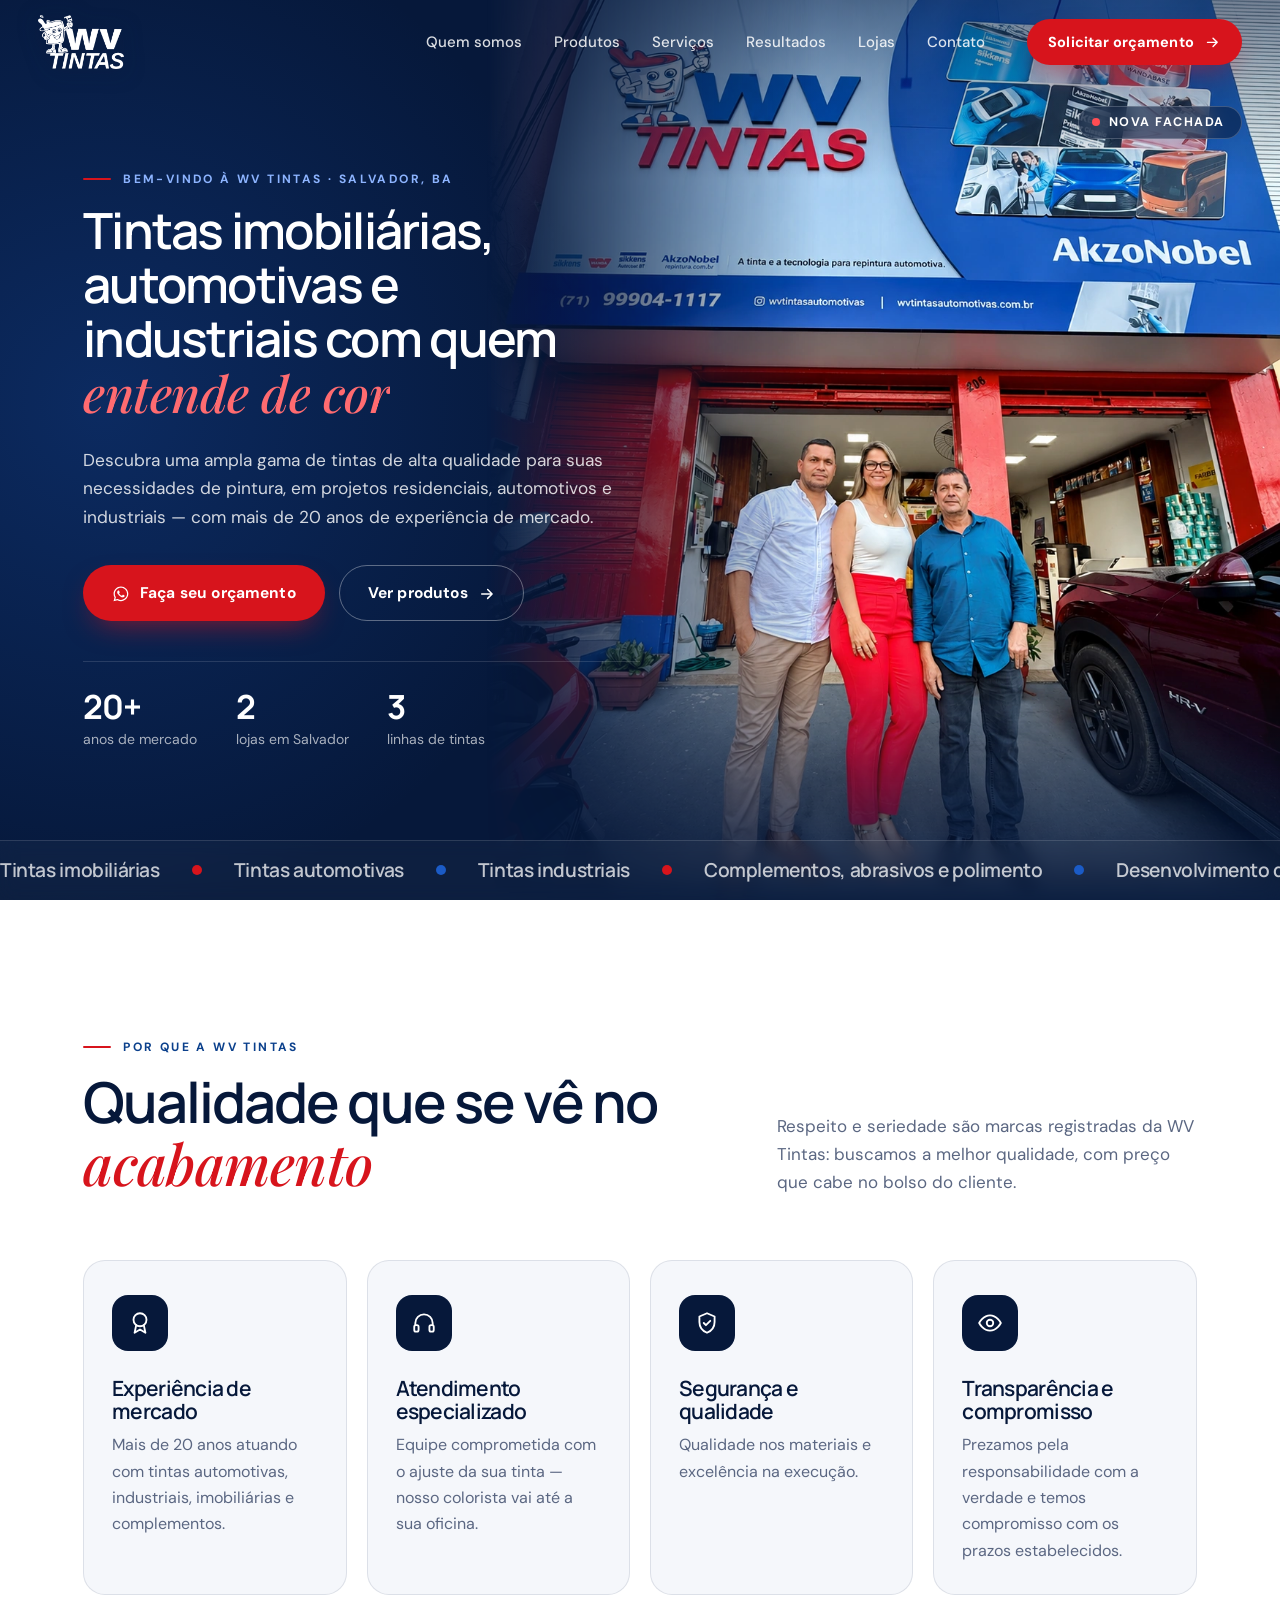
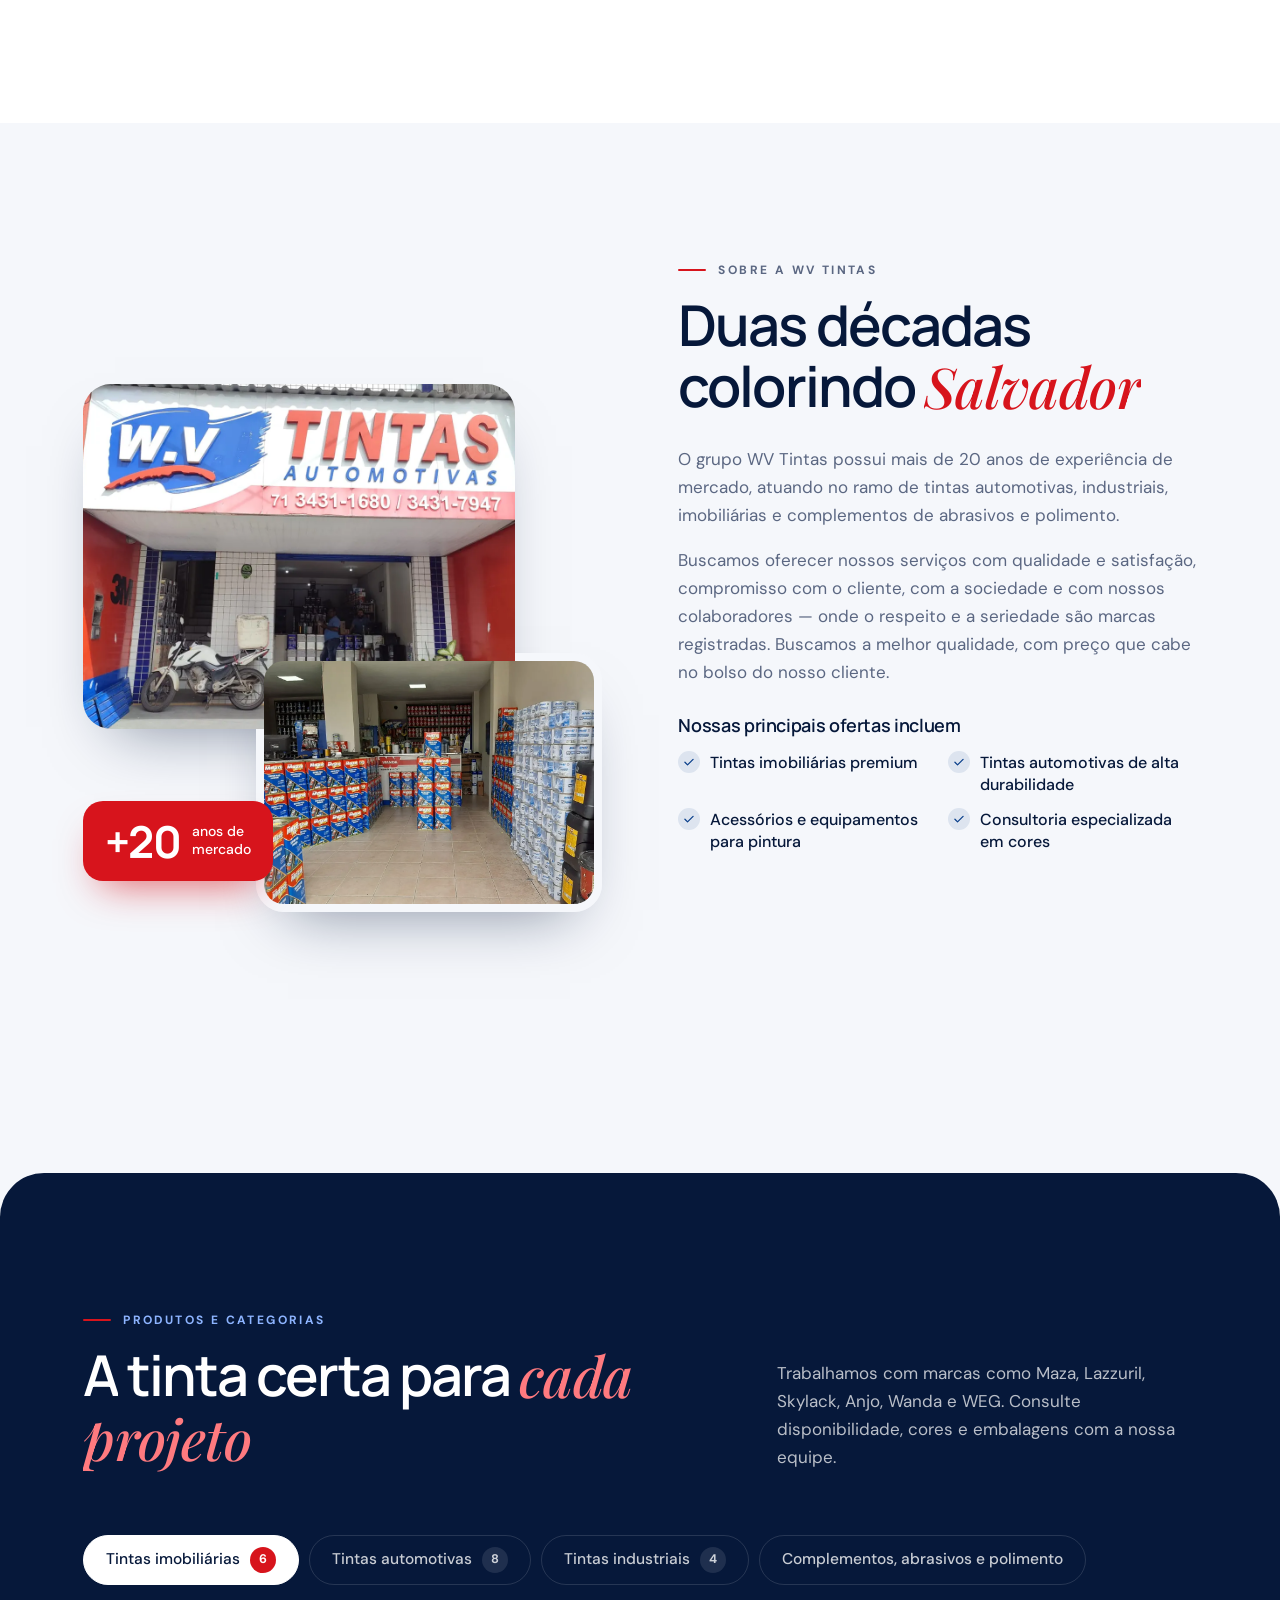
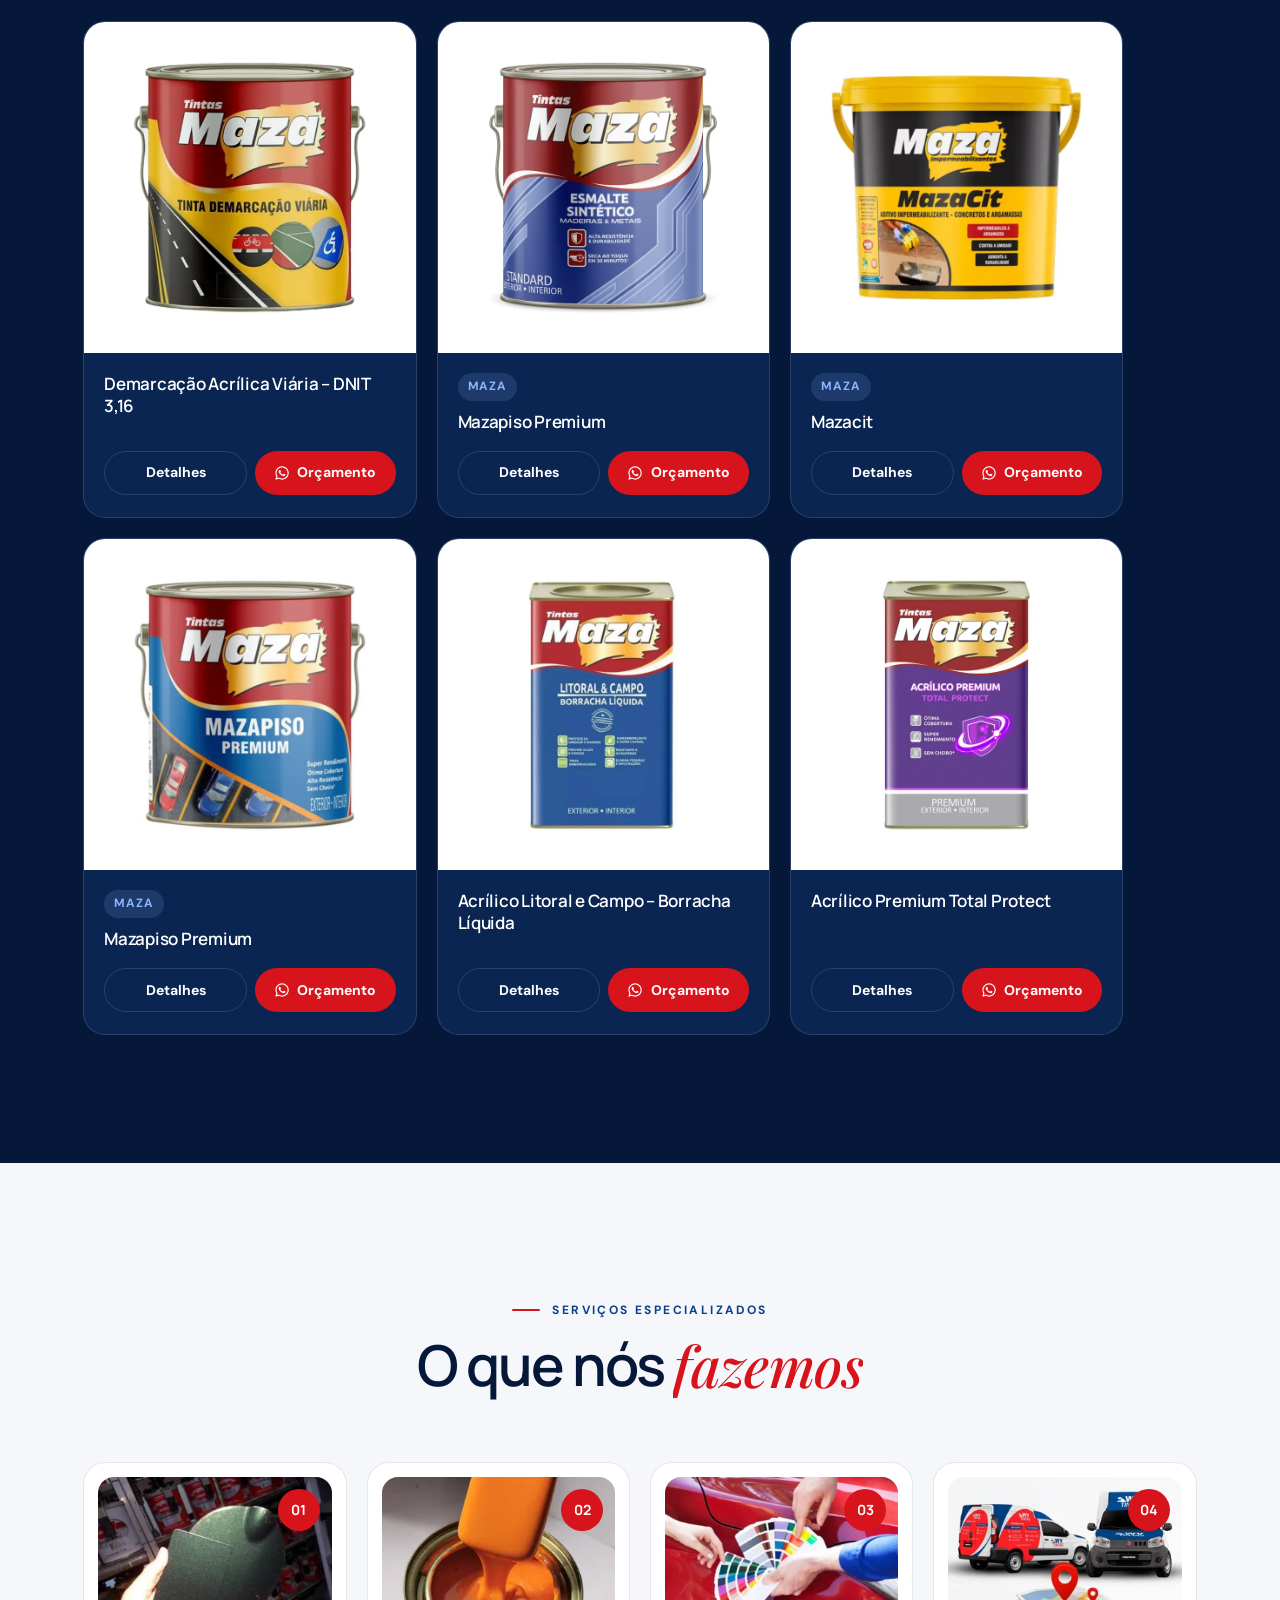
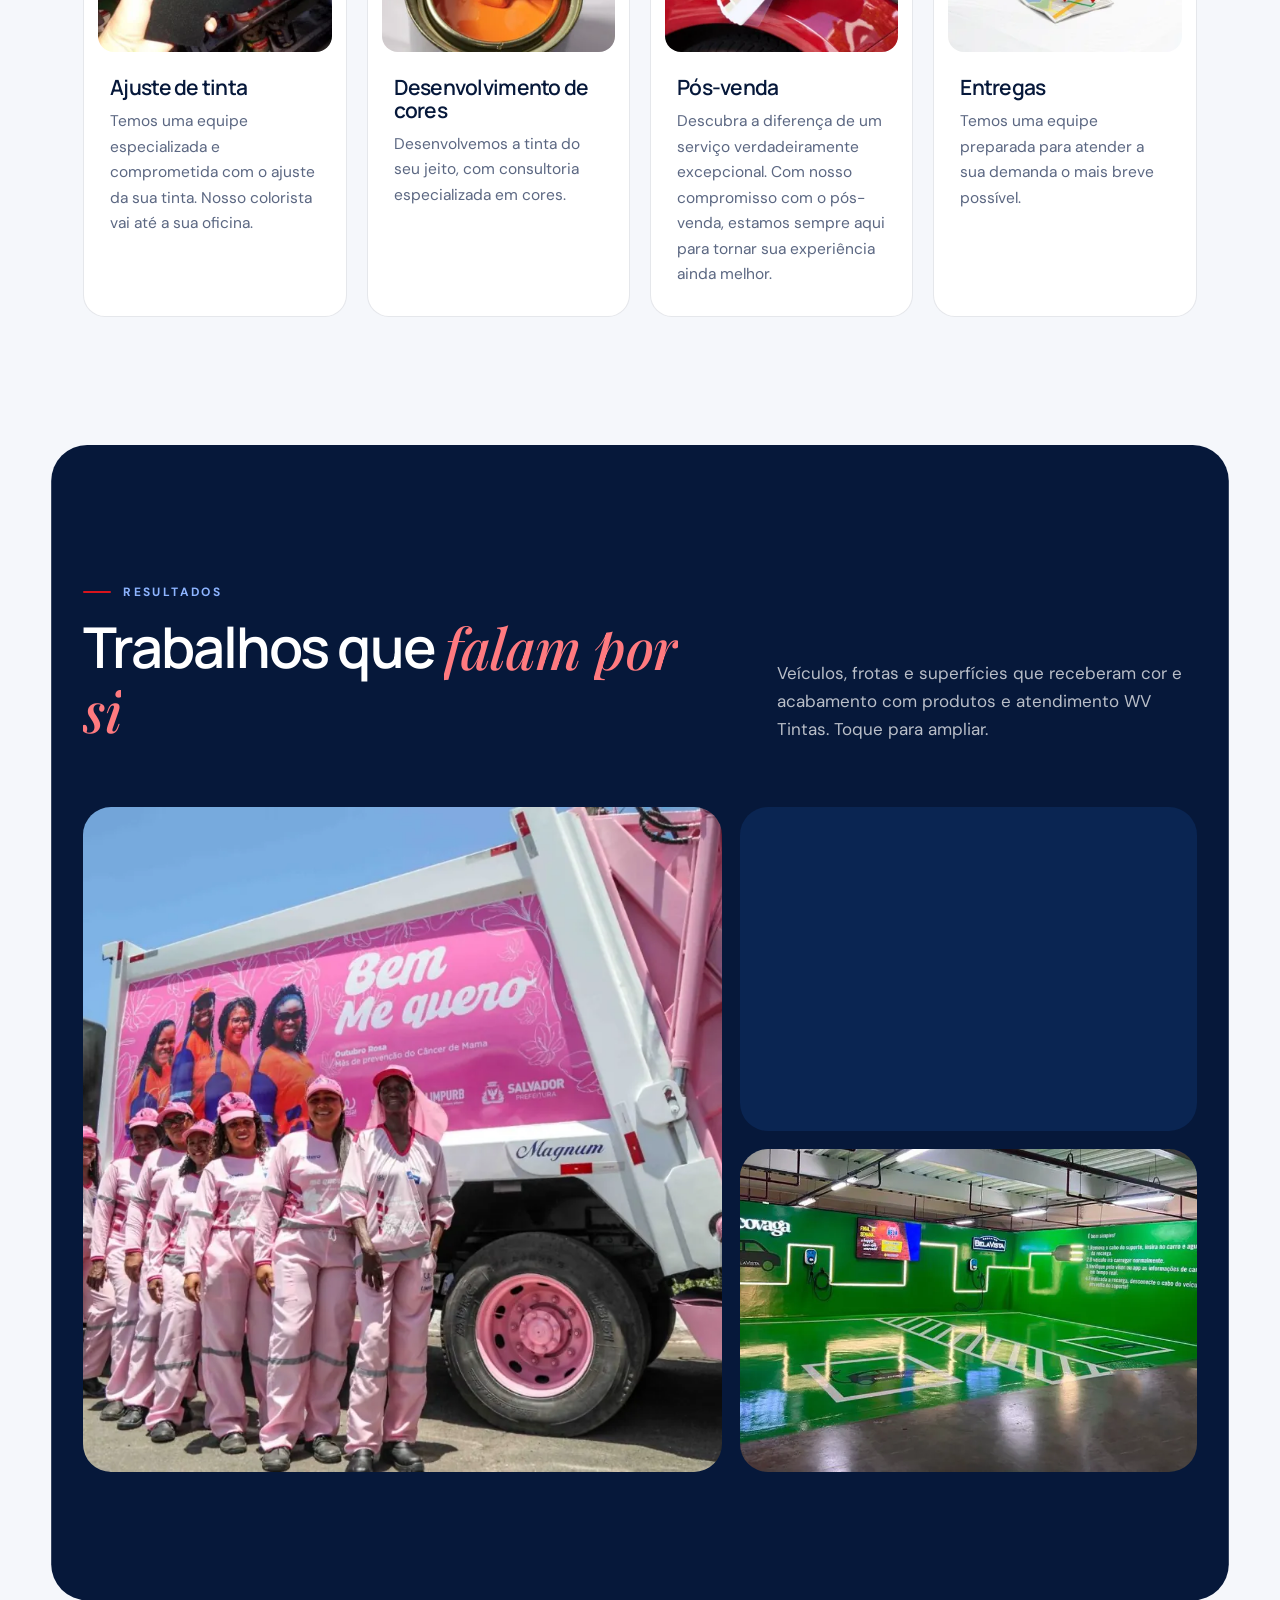
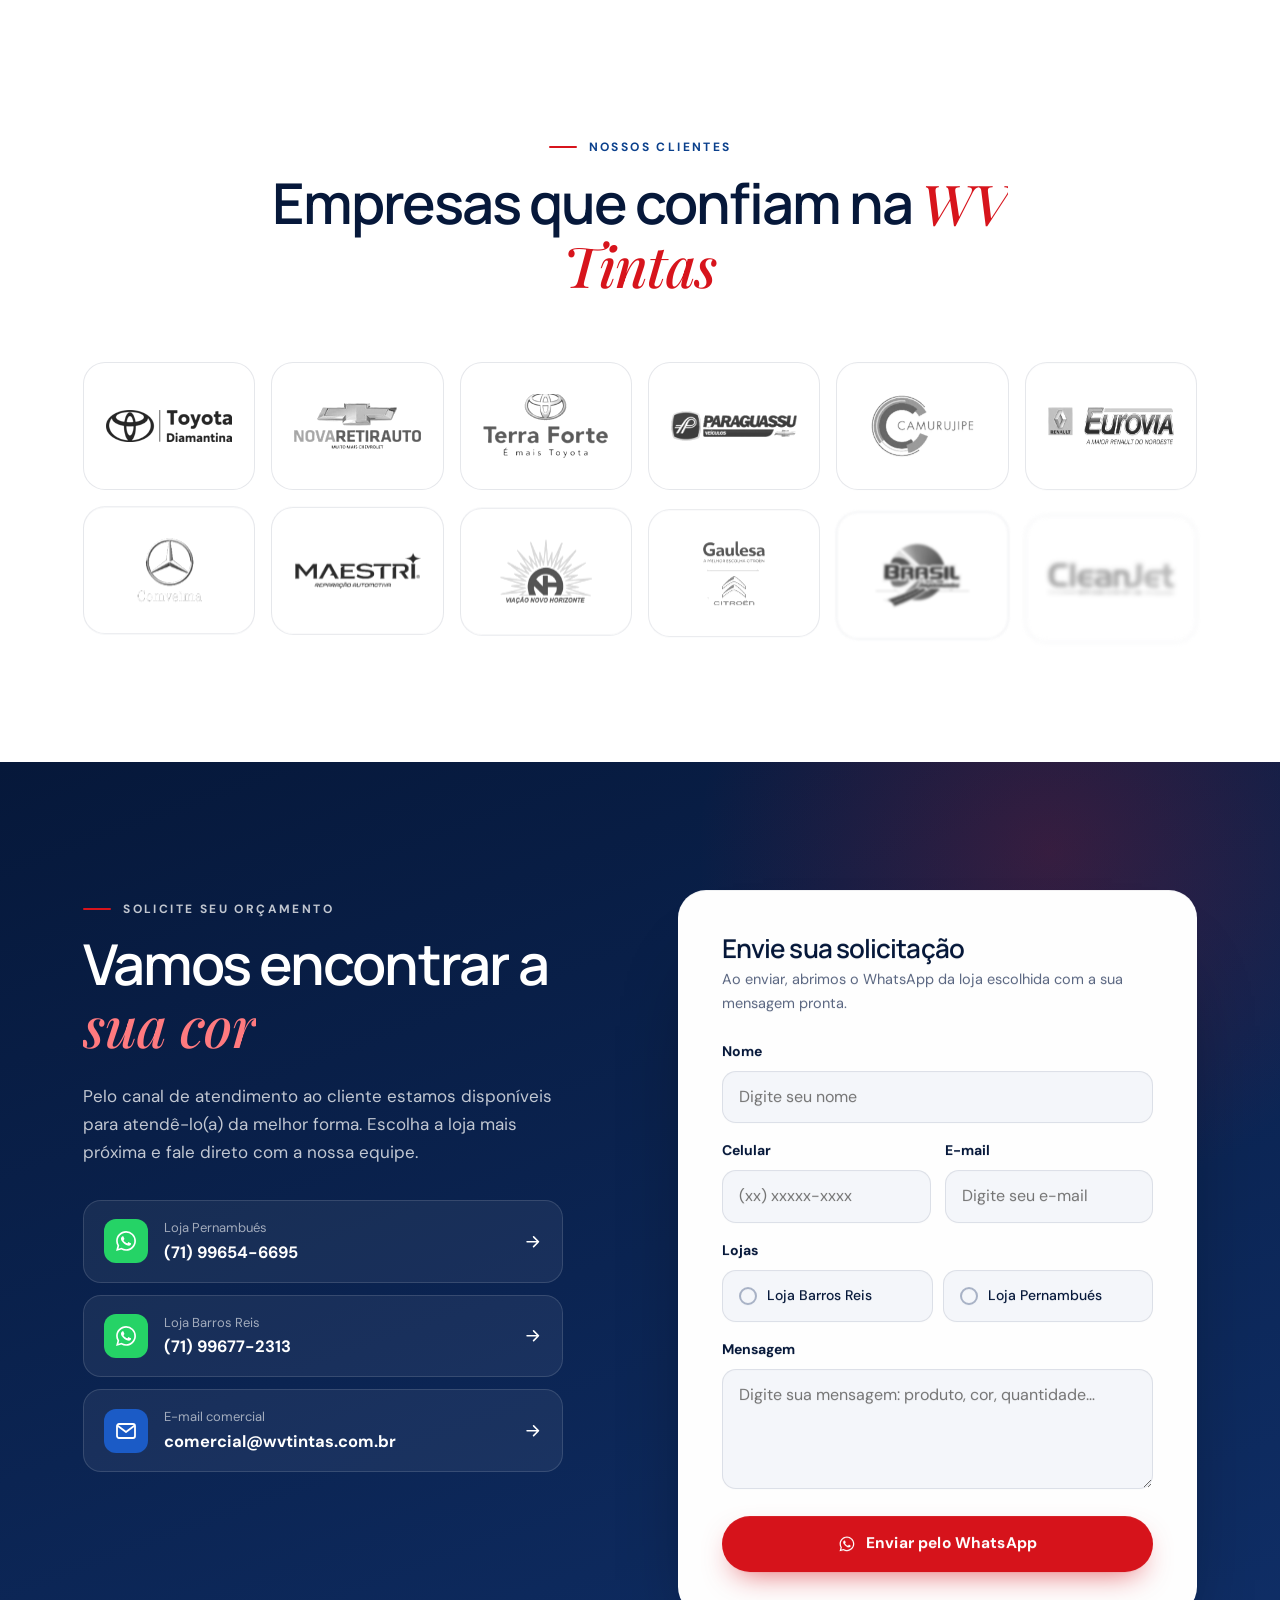
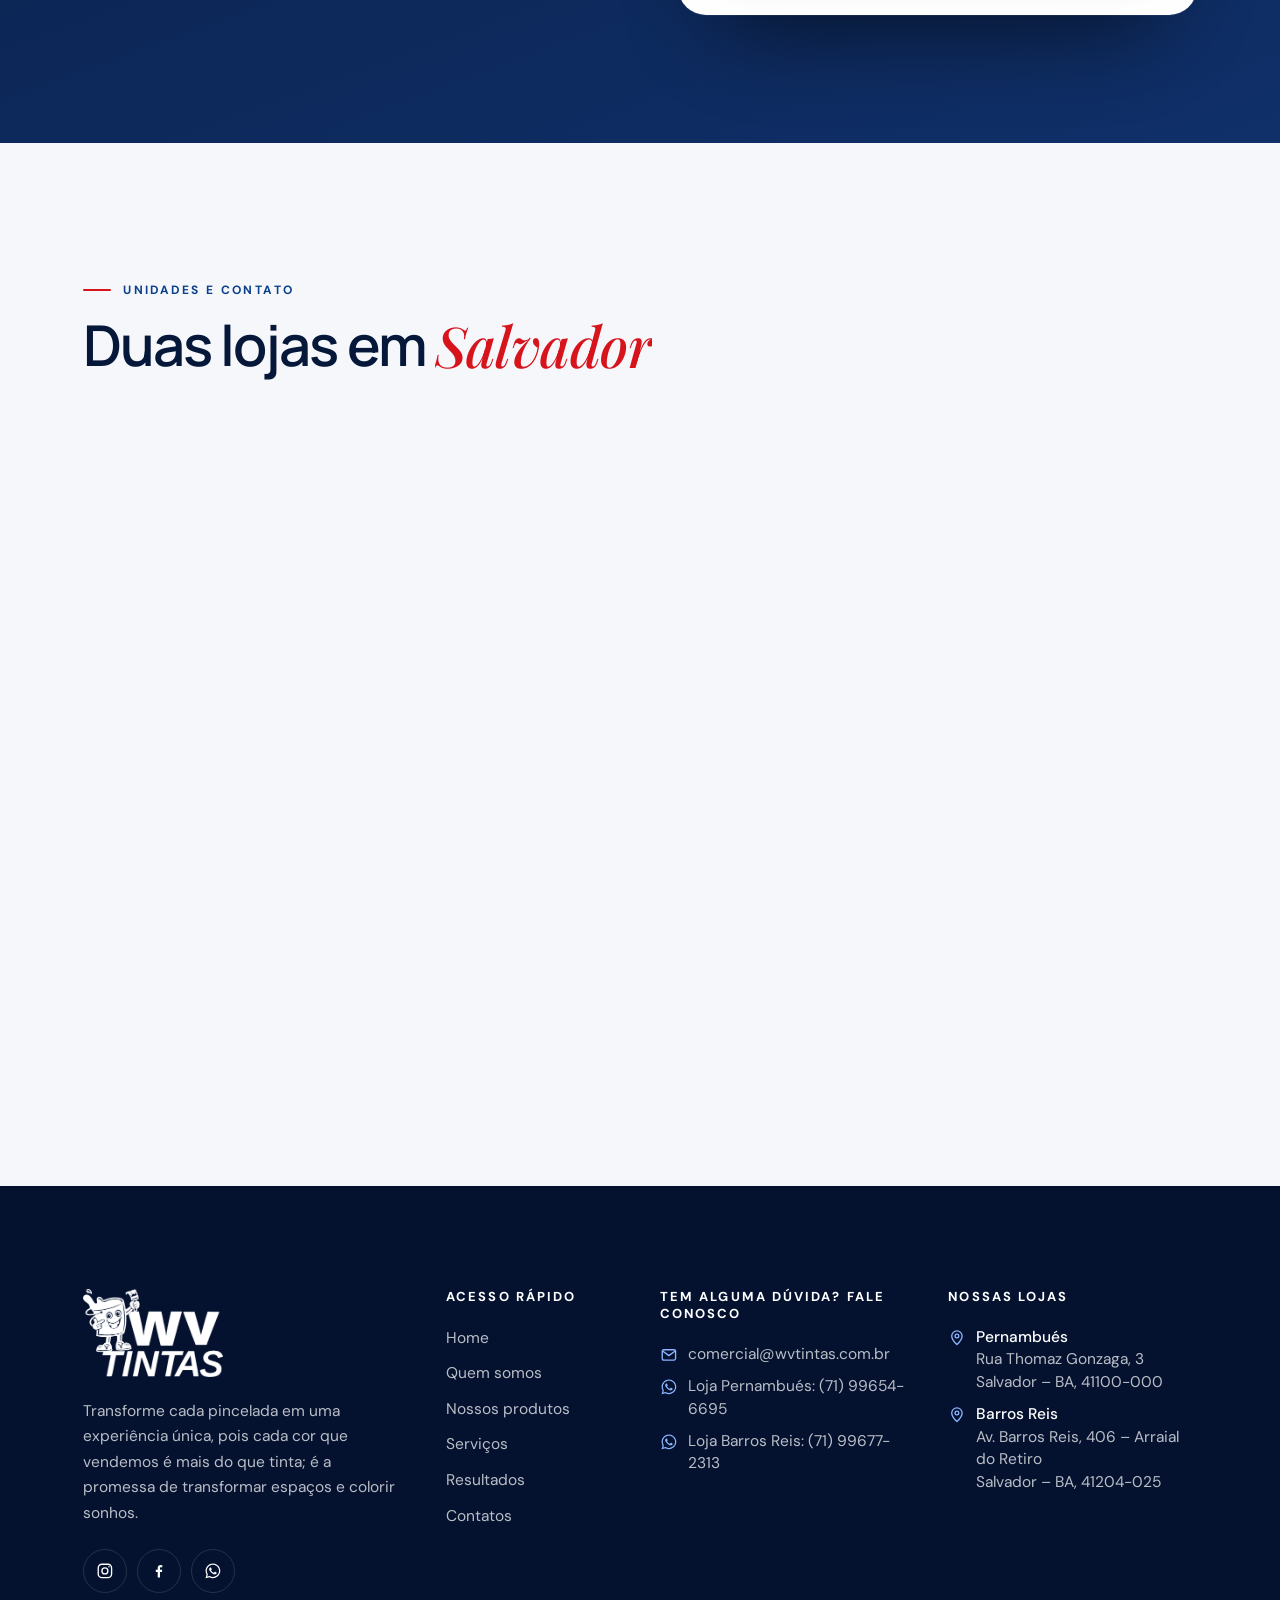
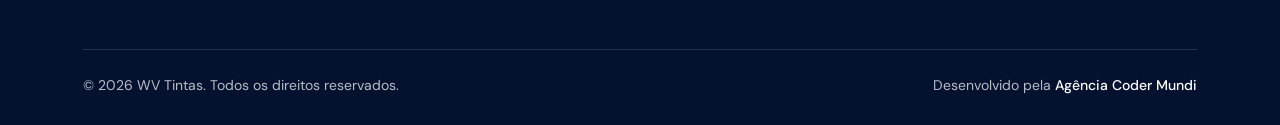
==== index.html @ 9f1a440c "nova versão" ====
<!doctype html>
<html lang="pt-BR">
<head>
<meta charset="utf-8">
<meta name="viewport" content="width=device-width, initial-scale=1, viewport-fit=cover">
<title>WV Tintas | Tintas imobiliárias, automotivas e industriais em Salvador</title>
<meta name="description" content="WV Tintas: mais de 20 anos em tintas imobiliárias, automotivas e industriais, complementos, abrasivos e polimento. Lojas em Pernambués e Barros Reis, Salvador (BA). Peça seu orçamento pelo WhatsApp.">
<link rel="canonical" href="https://wvtintas.com.br/">
<meta name="robots" content="index, follow, max-image-preview:large">
<meta name="theme-color" content="#06183A">
<meta property="og:locale" content="pt_BR">
<meta property="og:type" content="website">
<meta property="og:site_name" content="WV Tintas">
<meta property="og:title" content="WV Tintas | Tintas imobiliárias, automotivas e industriais em Salvador">
<meta property="og:description" content="Mais de 20 anos de mercado. Duas lojas em Salvador, ajuste e desenvolvimento de cores, pós-venda e entregas. Peça seu orçamento.">
<meta property="og:url" content="https://wvtintas.com.br/">
<meta property="og:image" content="https://wvtintas.com.br/og-image.jpg">
<meta property="og:image:width" content="1200">
<meta property="og:image:height" content="630">
<meta name="twitter:card" content="summary_large_image">
<meta name="geo.region" content="BR-BA">
<meta name="geo.placename" content="Salvador">
<link rel="icon" href="assets/logo/favicon-32.png" sizes="32x32" type="image/png">
<link rel="apple-touch-icon" href="assets/logo/apple-touch-icon.png">
<link rel="preload" href="assets/fonts/manrope-latin-700-normal.woff2" as="font" type="font/woff2" crossorigin>
<link rel="preload" href="assets/fonts/dm-sans-latin-400-normal.woff2" as="font" type="font/woff2" crossorigin>
<link rel="preload" href="assets/hero/fachada-equipe.webp" as="image" fetchpriority="high" imagesrcset="assets/hero/fachada-equipe-720.webp 720w, assets/hero/fachada-equipe.webp 1086w" imagesizes="(max-width: 1023px) 100vw, 58vw">
<link rel="stylesheet" href="assets/css/style.css">
<script>(function(d){d.classList.add('js');
if(!matchMedia('(prefers-reduced-motion: reduce)').matches)d.classList.add('anim');
setTimeout(function(){if(!window.gsap)d.classList.remove('js','anim')},2500);})(document.documentElement);</script>
<script type="application/ld+json">
{
 "@context":"https://schema.org",
 "@graph":[
  {"@type":"Organization","@id":"https://wvtintas.com.br/#org","name":"WV Tintas","url":"https://wvtintas.com.br/","logo":"https://wvtintas.com.br/assets/logo/wv-tintas-logo.png","email":"comercial@wvtintas.com.br",
   "sameAs":["https://www.instagram.com/wvtintas/","https://www.facebook.com/wvtintasautomotivas/"]},
  {"@type":"HardwareStore","name":"WV Tintas – Loja Pernambués","parentOrganization":{"@id":"https://wvtintas.com.br/#org"},"telephone":"+55 71 99654-6695","email":"comercial@wvtintas.com.br","image":"https://wvtintas.com.br/og-image.jpg","url":"https://wvtintas.com.br/#unidades",
   "address":{"@type":"PostalAddress","streetAddress":"Rua Thomaz Gonzaga, 3","addressLocality":"Salvador","addressRegion":"BA","postalCode":"41100-000","addressCountry":"BR"},"areaServed":"Salvador"},
  {"@type":"HardwareStore","name":"WV Tintas – Loja Barros Reis","parentOrganization":{"@id":"https://wvtintas.com.br/#org"},"telephone":"+55 71 99677-2313","email":"comercial@wvtintas.com.br","image":"https://wvtintas.com.br/og-image.jpg","url":"https://wvtintas.com.br/#unidades",
   "address":{"@type":"PostalAddress","streetAddress":"Av. Barros Reis, 406 – Arraial do Retiro","addressLocality":"Salvador","addressRegion":"BA","postalCode":"41204-025","addressCountry":"BR"},"areaServed":"Salvador"}
 ]
}
</script>
</head>
<body>
<a class="skip" href="#conteudo">Pular para o conteúdo</a>

<svg width="0" height="0" style="position:absolute" aria-hidden="true">
 <symbol id="i-arrow" viewBox="0 0 24 24"><path d="M5 12h14M13 6l6 6-6 6" fill="none" stroke="currentColor" stroke-width="2" stroke-linecap="round" stroke-linejoin="round"/></symbol>
 <symbol id="i-wa" viewBox="0 0 24 24"><path fill="currentColor" d="M19.05 4.91A9.82 9.82 0 0 0 12.04 2C6.58 2 2.13 6.45 2.13 11.91c0 1.75.46 3.45 1.32 4.95L2.05 22l5.25-1.38a9.9 9.9 0 0 0 4.74 1.21h.01c5.46 0 9.91-4.45 9.91-9.91 0-2.65-1.03-5.14-2.91-7.01Zm-7.01 15.24h-.01a8.2 8.2 0 0 1-4.19-1.15l-.3-.18-3.12.82.83-3.04-.2-.31a8.2 8.2 0 0 1-1.26-4.38c0-4.54 3.7-8.23 8.25-8.23 2.2 0 4.27.86 5.82 2.42a8.18 8.18 0 0 1 2.41 5.83c0 4.54-3.7 8.22-8.23 8.22Zm4.52-6.16c-.25-.12-1.47-.72-1.69-.81-.23-.08-.39-.12-.56.13-.16.25-.64.81-.79.97-.14.17-.29.19-.54.06-.25-.12-1.05-.39-1.99-1.23-.74-.66-1.23-1.47-1.38-1.72-.14-.25-.02-.38.11-.51.11-.11.25-.29.37-.43.13-.15.17-.25.25-.42.08-.17.04-.31-.02-.43-.06-.12-.56-1.34-.76-1.84-.2-.48-.41-.42-.56-.43h-.48a.92.92 0 0 0-.67.31c-.23.25-.87.85-.87 2.07 0 1.22.89 2.4 1.01 2.56.12.17 1.75 2.67 4.23 3.74.59.26 1.05.41 1.41.52.59.19 1.13.16 1.56.1.48-.07 1.47-.6 1.67-1.18.21-.58.21-1.07.14-1.18-.06-.1-.22-.16-.47-.29Z"/></symbol>
 <symbol id="i-pin" viewBox="0 0 24 24"><g fill="none" stroke="currentColor" stroke-width="1.8" stroke-linecap="round" stroke-linejoin="round"><path d="M12 21s-7-6.2-7-11.5A7 7 0 0 1 19 9.5C19 14.8 12 21 12 21Z"/><circle cx="12" cy="9.5" r="2.5"/></g></symbol>
 <symbol id="i-mail" viewBox="0 0 24 24"><g fill="none" stroke="currentColor" stroke-width="1.8" stroke-linecap="round" stroke-linejoin="round"><rect x="3" y="5" width="18" height="14" rx="2"/><path d="m4 7 8 6 8-6"/></g></symbol>
 <symbol id="i-phone" viewBox="0 0 24 24"><path fill="none" stroke="currentColor" stroke-width="1.8" stroke-linecap="round" stroke-linejoin="round" d="M5 4h4l2 5-2.5 1.5a11 11 0 0 0 5 5L15 13l5 2v4a2 2 0 0 1-2 2A16 16 0 0 1 3 6a2 2 0 0 1 2-2"/></symbol>
 <symbol id="i-ig" viewBox="0 0 24 24"><g fill="none" stroke="currentColor" stroke-width="1.8"><rect x="3" y="3" width="18" height="18" rx="5"/><circle cx="12" cy="12" r="4"/><circle cx="17.5" cy="6.5" r="1" fill="currentColor" stroke="none"/></g></symbol>
 <symbol id="i-fb" viewBox="0 0 24 24"><path fill="currentColor" d="M13.5 21v-7.5h2.6l.4-3h-3V8.6c0-.87.25-1.46 1.5-1.46h1.6V4.46A21 21 0 0 0 14.27 4c-2.31 0-3.9 1.41-3.9 4v2.5H7.8v3h2.57V21h3.13Z"/></symbol>
 <symbol id="i-close" viewBox="0 0 24 24"><path d="M6 6l12 12M18 6 6 18" fill="none" stroke="currentColor" stroke-width="2" stroke-linecap="round"/></symbol>
 <symbol id="i-left" viewBox="0 0 24 24"><path d="m15 5-7 7 7 7" fill="none" stroke="currentColor" stroke-width="2" stroke-linecap="round" stroke-linejoin="round"/></symbol>
 <symbol id="i-right" viewBox="0 0 24 24"><path d="m9 5 7 7-7 7" fill="none" stroke="currentColor" stroke-width="2" stroke-linecap="round" stroke-linejoin="round"/></symbol>
 <symbol id="i-check" viewBox="0 0 24 24"><path d="m5 12.5 4.5 4.5L19 7.5" fill="none" stroke="currentColor" stroke-width="2.2" stroke-linecap="round" stroke-linejoin="round"/></symbol>
 <symbol id="i-award" viewBox="0 0 24 24"><g fill="none" stroke="currentColor" stroke-width="1.7" stroke-linecap="round" stroke-linejoin="round"><circle cx="12" cy="9" r="6"/><path d="m8.5 14-1.5 7 5-3 5 3-1.5-7"/></g></symbol>
 <symbol id="i-shield" viewBox="0 0 24 24"><g fill="none" stroke="currentColor" stroke-width="1.7" stroke-linecap="round" stroke-linejoin="round"><path d="M12 3 5 6v5c0 4.5 3 8.3 7 10 4-1.7 7-5.5 7-10V6l-7-3Z"/><path d="m9 12 2 2 4-4"/></g></symbol>
 <symbol id="i-eye" viewBox="0 0 24 24"><g fill="none" stroke="currentColor" stroke-width="1.7" stroke-linecap="round" stroke-linejoin="round"><path d="M2 12s3.6-7 10-7 10 7 10 7-3.6 7-10 7S2 12 2 12Z"/><circle cx="12" cy="12" r="3"/></g></symbol>
 <symbol id="i-clock" viewBox="0 0 24 24"><g fill="none" stroke="currentColor" stroke-width="1.7" stroke-linecap="round" stroke-linejoin="round"><circle cx="12" cy="12" r="9"/><path d="M12 7v5l3 2"/></g></symbol>
 <symbol id="i-headset" viewBox="0 0 24 24"><g fill="none" stroke="currentColor" stroke-width="1.7" stroke-linecap="round" stroke-linejoin="round"><path d="M4 14v-2a8 8 0 0 1 16 0v2"/><rect x="3" y="14" width="4" height="6" rx="1.5"/><rect x="17" y="14" width="4" height="6" rx="1.5"/></g></symbol>
 <symbol id="i-store" viewBox="0 0 24 24"><g fill="none" stroke="currentColor" stroke-width="1.7" stroke-linecap="round" stroke-linejoin="round"><path d="M4 9.5 5.5 4h13L20 9.5M4 9.5V20h16V9.5M4 9.5h16"/><path d="M9.5 20v-5h5v5"/></g></symbol>
 <symbol id="i-vol" viewBox="0 0 24 24"><g fill="none" stroke="currentColor" stroke-width="1.8" stroke-linecap="round" stroke-linejoin="round"><path d="M4 9.5v5h3.5L12 19V5L7.5 9.5H4Z"/><path d="M15.5 9a4 4 0 0 1 0 6M18 6.5a7.5 7.5 0 0 1 0 11"/></g></symbol>
 <symbol id="i-mute" viewBox="0 0 24 24"><g fill="none" stroke="currentColor" stroke-width="1.8" stroke-linecap="round" stroke-linejoin="round"><path d="M4 9.5v5h3.5L12 19V5L7.5 9.5H4Z"/><path d="m16 9.5 5 5M21 9.5l-5 5"/></g></symbol>
 <symbol id="i-play" viewBox="0 0 24 24"><path fill="currentColor" d="M8 5.5v13a1 1 0 0 0 1.5.86l10.6-6.5a1 1 0 0 0 0-1.72L9.5 4.64A1 1 0 0 0 8 5.5Z"/></symbol>
 <symbol id="i-share" viewBox="0 0 24 24"><path fill="currentColor" d="M13 5.5V9C6.5 9.5 3.5 14 3 19c2-3 5-4.5 10-4.5V18l8-6.25L13 5.5Z"/></symbol>
</svg>

<header class="header" id="topo">
 <div class="header__in">
  <a class="brand" href="#topo" aria-label="WV Tintas – início">
   <img class="brand__w" src="assets/logo/wv-tintas-logo-branco.webp" width="640" height="402" alt="WV Tintas">
   <img class="brand__c" src="assets/logo/wv-tintas-logo.webp" width="378" height="234" alt="" aria-hidden="true">
  </a>
  <nav class="nav" id="menu" aria-label="Navegação principal">
   <ul>
    <li><a href="#sobre">Quem somos</a></li>
    <li><a href="#produtos">Produtos</a></li>
    <li><a href="#servicos">Serviços</a></li>
    <li><a href="#resultados">Resultados</a></li>
    <li><a href="#unidades">Lojas</a></li>
    <li><a href="#orcamento">Contato</a></li>
   </ul>
   <div class="nav__mobile-extra">
    <a class="btn btn--red" href="#orcamento"><span>Solicitar orçamento</span><svg class="ic"><use href="#i-arrow"/></svg></a>
    <p>Pernambués <a href="tel:+5571996546695">(71) 99654-6695</a><br>Barros Reis <a href="tel:+5571996772313">(71) 99677-2313</a></p>
   </div>
  </nav>
  <a class="btn btn--red btn--sm header__cta" href="#orcamento"><span>Solicitar orçamento</span><svg class="ic"><use href="#i-arrow"/></svg></a>
  <button class="burger" type="button" aria-controls="menu" aria-expanded="false" aria-label="Abrir menu"><span></span><span></span></button>
 </div>
</header>

<main id="conteudo">

<!-- HERO -->
<section class="hero" aria-labelledby="hero-title">
 <figure class="hero__photo">
  <img src="assets/hero/fachada-equipe.webp" srcset="assets/hero/fachada-equipe-720.webp 720w, assets/hero/fachada-equipe.webp 1086w" sizes="(max-width: 1023px) 100vw, 58vw" width="1086" height="1448" alt="Equipe da WV Tintas em frente à nova fachada da loja, com letreiro azul e branco AkzoNobel e portas vermelhas" fetchpriority="high">
  <figcaption class="hero__tag"><i aria-hidden="true"></i>Nova fachada</figcaption>
 </figure>
 <div class="hero__in">
  <div class="hero__copy">
   <p class="eyebrow eyebrow--light hero__in-el">Bem-vindo à WV Tintas · Salvador, BA</p>
   <h1 id="hero-title" class="display" data-split>Tintas imobiliárias, automotivas e industriais com quem <em>entende de cor</em></h1>
   <p class="lead hero__in-el">Descubra uma ampla gama de tintas de alta qualidade para suas necessidades de pintura, em projetos residenciais, automotivos e industriais — com mais de 20 anos de experiência de mercado.</p>
   <div class="hero__ctas hero__in-el">
    <a class="btn btn--red magnetic" href="https://wa.me/5571996546695?text=Ol%C3%A1%2C%20WV%20Tintas!%20Gostaria%20de%20fazer%20um%20or%C3%A7amento." target="_blank" rel="noopener"><svg class="ic"><use href="#i-wa"/></svg><span>Faça seu orçamento</span></a>
    <a class="btn btn--ghost-light" href="#produtos"><span>Ver produtos</span><svg class="ic"><use href="#i-arrow"/></svg></a>
   </div>
   <ul class="hero__facts hero__in-el" aria-label="Destaques">
    <li><strong>20+</strong><span>anos de mercado</span></li>
    <li><strong>2</strong><span>lojas em Salvador</span></li>
    <li><strong>3</strong><span>linhas de tintas</span></li>
   </ul>
  </div>
 </div>
 <div class="ticker" aria-hidden="true">
  <div class="ticker__track">
   <span>Tintas imobiliárias</span><i></i><span>Tintas automotivas</span><i></i><span>Tintas industriais</span><i></i><span>Complementos, abrasivos e polimento</span><i></i><span>Desenvolvimento de cores</span><i></i>
   <span>Tintas imobiliárias</span><i></i><span>Tintas automotivas</span><i></i><span>Tintas industriais</span><i></i><span>Complementos, abrasivos e polimento</span><i></i><span>Desenvolvimento de cores</span><i></i>
  </div>
 </div>
</section>

<!-- DIFERENCIAIS -->
<section class="section diffs" aria-labelledby="diffs-title">
 <div class="wrap">
  <div class="head head--split">
   <div>
    <p class="eyebrow">Por que a WV Tintas</p>
    <h2 id="diffs-title" class="title" data-split>Qualidade que se vê no <em>acabamento</em></h2>
   </div>
   <p class="head__aside reveal">Respeito e seriedade são marcas registradas da WV Tintas: buscamos a melhor qualidade, com preço que cabe no bolso do cliente.</p>
  </div>
  <div class="diffs__grid">
   <article class="diff reveal">
    <span class="diff__ic"><svg class="ic"><use href="#i-award"/></svg></span>
    <h3>Experiência de mercado</h3>
    <p>Mais de 20 anos atuando com tintas automotivas, industriais, imobiliárias e complementos.</p>
   </article>
   <article class="diff reveal">
    <span class="diff__ic"><svg class="ic"><use href="#i-headset"/></svg></span>
    <h3>Atendimento especializado</h3>
    <p>Equipe comprometida com o ajuste da sua tinta — nosso colorista vai até a sua oficina.</p>
   </article>
   <article class="diff reveal">
    <span class="diff__ic"><svg class="ic"><use href="#i-shield"/></svg></span>
    <h3>Segurança e qualidade</h3>
    <p>Qualidade nos materiais e excelência na execução.</p>
   </article>
   <article class="diff reveal">
    <span class="diff__ic"><svg class="ic"><use href="#i-eye"/></svg></span>
    <h3>Transparência e compromisso</h3>
    <p>Prezamos pela responsabilidade com a verdade e temos compromisso com os prazos estabelecidos.</p>
   </article>
  </div>
 </div>
</section>

<!-- SOBRE -->
<section class="section about" id="sobre" aria-labelledby="sobre-title">
 <div class="wrap about__grid">
  <div class="about__media">
   <figure class="about__ph about__ph--a img-grow"><img src="assets/empresa/foto-2.webp" width="1200" height="900" loading="lazy" decoding="async" alt="Fachada da loja WV Tintas Automotivas"></figure>
   <figure class="about__ph about__ph--b img-grow"><img src="assets/empresa/foto-4.webp" width="1200" height="900" loading="lazy" decoding="async" alt="Interior da loja WV Tintas com prateleiras de latas de tinta"></figure>
   <div class="about__stamp" aria-hidden="true"><strong data-count="20" data-prefix="+">20</strong><span>anos de<br>mercado</span></div>
  </div>
  <div class="about__copy">
   <p class="eyebrow">Sobre a WV Tintas</p>
   <h2 id="sobre-title" class="title" data-split>Duas décadas colorindo <em>Salvador</em></h2>
   <p class="reveal">O grupo WV Tintas possui mais de 20 anos de experiência de mercado, atuando no ramo de tintas automotivas, industriais, imobiliárias e complementos de abrasivos e polimento.</p>
   <p class="reveal">Buscamos oferecer nossos serviços com qualidade e satisfação, compromisso com o cliente, com a sociedade e com nossos colaboradores — onde o respeito e a seriedade são marcas registradas. Buscamos a melhor qualidade, com preço que cabe no bolso do nosso cliente.</p>
   <h3 class="about__sub reveal">Nossas principais ofertas incluem</h3>
   <ul class="checks reveal">
    <li><svg class="ic"><use href="#i-check"/></svg>Tintas imobiliárias premium</li>
    <li><svg class="ic"><use href="#i-check"/></svg>Tintas automotivas de alta durabilidade</li>
    <li><svg class="ic"><use href="#i-check"/></svg>Acessórios e equipamentos para pintura</li>
    <li><svg class="ic"><use href="#i-check"/></svg>Consultoria especializada em cores</li>
   </ul>
   <div class="about__strip reveal">
    <img src="assets/empresa/foto-1.webp" width="1200" height="900" loading="lazy" decoding="async" alt="Clientes sendo atendidos no balcão da WV Tintas">
    <img src="assets/empresa/foto-3.webp" width="1200" height="676" loading="lazy" decoding="async" alt="Fachada da WV Tintas com veículos estacionados">
   </div>
  </div>
 </div>
</section>

<!-- PRODUTOS -->
<section class="section products" id="produtos" aria-labelledby="produtos-title">
 <div class="wrap">
  <div class="head head--split">
   <div>
    <p class="eyebrow eyebrow--light">Produtos e categorias</p>
    <h2 id="produtos-title" class="title title--light" data-split>A tinta certa para <em>cada projeto</em></h2>
   </div>
   <p class="head__aside head__aside--light reveal">Trabalhamos com marcas como Maza, Lazzuril, Skylack, Anjo, Wanda e WEG. Consulte disponibilidade, cores e embalagens com a nossa equipe.</p>
  </div>

  <div class="tabs reveal" role="tablist" aria-label="Categorias de produtos">
   <button class="tab is-active" role="tab" aria-selected="true" aria-controls="cat-imobiliaria" id="tab-imobiliaria" data-cat="imobiliaria">Tintas imobiliárias <span>6</span></button>
   <button class="tab" role="tab" aria-selected="false" aria-controls="cat-automotiva" id="tab-automotiva" data-cat="automotiva" tabindex="-1">Tintas automotivas <span>8</span></button>
   <button class="tab" role="tab" aria-selected="false" aria-controls="cat-industrial" id="tab-industrial" data-cat="industrial" tabindex="-1">Tintas industriais <span>4</span></button>
   <button class="tab" role="tab" aria-selected="false" aria-controls="cat-complementos" id="tab-complementos" data-cat="complementos" tabindex="-1">Complementos, abrasivos e polimento</button>
  </div>

  <div class="panel" role="tabpanel" id="cat-imobiliaria" aria-labelledby="tab-imobiliaria">
   <ul class="pgrid pgrid--3">
   <li class="pcard" data-name="Demarcação Acrílica Viária – DNIT 3,16" data-brand="" data-cat="Tinta imobiliária" data-img="assets/produtos/demarcacao-acrilica-viaria-dnit-316.webp">
    <button class="pcard__open" type="button" aria-label="Ver detalhes: Demarcação Acrílica Viária – DNIT 3,16">
     <span class="pcard__img"><img src="assets/produtos/demarcacao-acrilica-viaria-dnit-316.webp" width="640" height="640" loading="lazy" decoding="async" alt="Demarcação Acrílica Viária – DNIT 3,16"></span>
    </button>
    <div class="pcard__body">
     
     <h3>Demarcação Acrílica Viária – DNIT 3,16</h3>
     <div class="pcard__ctas">
      <button class="pcard__more" type="button">Detalhes</button>
      <a class="pcard__wa" href="https://wa.me/5571996546695?text=Ol%C3%A1%2C%20WV%20Tintas%21%20Gostaria%20de%20um%20or%C3%A7amento%20do%20produto%3A%20Demarca%C3%A7%C3%A3o%20Acr%C3%ADlica%20Vi%C3%A1ria%20%E2%80%93%20DNIT%203%2C16" target="_blank" rel="noopener"><svg class="ic"><use href="#i-wa"/></svg>Orçamento</a>
     </div>
    </div>
   </li>
   <li class="pcard" data-name="Mazapiso Premium" data-brand="Maza" data-cat="Tinta imobiliária" data-img="assets/produtos/mazapiso-premium-2.webp">
    <button class="pcard__open" type="button" aria-label="Ver detalhes: Mazapiso Premium">
     <span class="pcard__img"><img src="assets/produtos/mazapiso-premium-2.webp" width="640" height="640" loading="lazy" decoding="async" alt="Mazapiso Premium – Maza"></span>
    </button>
    <div class="pcard__body">
     <span class="pcard__brand">Maza</span>
     <h3>Mazapiso Premium</h3>
     <div class="pcard__ctas">
      <button class="pcard__more" type="button">Detalhes</button>
      <a class="pcard__wa" href="https://wa.me/5571996546695?text=Ol%C3%A1%2C%20WV%20Tintas%21%20Gostaria%20de%20um%20or%C3%A7amento%20do%20produto%3A%20Mazapiso%20Premium" target="_blank" rel="noopener"><svg class="ic"><use href="#i-wa"/></svg>Orçamento</a>
     </div>
    </div>
   </li>
   <li class="pcard" data-name="Mazacit" data-brand="Maza" data-cat="Tinta imobiliária" data-img="assets/produtos/mazacit.webp">
    <button class="pcard__open" type="button" aria-label="Ver detalhes: Mazacit">
     <span class="pcard__img"><img src="assets/produtos/mazacit.webp" width="640" height="640" loading="lazy" decoding="async" alt="Mazacit – Maza"></span>
    </button>
    <div class="pcard__body">
     <span class="pcard__brand">Maza</span>
     <h3>Mazacit</h3>
     <div class="pcard__ctas">
      <button class="pcard__more" type="button">Detalhes</button>
      <a class="pcard__wa" href="https://wa.me/5571996546695?text=Ol%C3%A1%2C%20WV%20Tintas%21%20Gostaria%20de%20um%20or%C3%A7amento%20do%20produto%3A%20Mazacit" target="_blank" rel="noopener"><svg class="ic"><use href="#i-wa"/></svg>Orçamento</a>
     </div>
    </div>
   </li>
   <li class="pcard" data-name="Mazapiso Premium" data-brand="Maza" data-cat="Tinta imobiliária" data-img="assets/produtos/mazapiso-premium.webp">
    <button class="pcard__open" type="button" aria-label="Ver detalhes: Mazapiso Premium">
     <span class="pcard__img"><img src="assets/produtos/mazapiso-premium.webp" width="640" height="640" loading="lazy" decoding="async" alt="Mazapiso Premium – Maza"></span>
    </button>
    <div class="pcard__body">
     <span class="pcard__brand">Maza</span>
     <h3>Mazapiso Premium</h3>
     <div class="pcard__ctas">
      <button class="pcard__more" type="button">Detalhes</button>
      <a class="pcard__wa" href="https://wa.me/5571996546695?text=Ol%C3%A1%2C%20WV%20Tintas%21%20Gostaria%20de%20um%20or%C3%A7amento%20do%20produto%3A%20Mazapiso%20Premium" target="_blank" rel="noopener"><svg class="ic"><use href="#i-wa"/></svg>Orçamento</a>
     </div>
    </div>
   </li>
   <li class="pcard" data-name="Acrílico Litoral e Campo – Borracha Líquida" data-brand="" data-cat="Tinta imobiliária" data-img="assets/produtos/acrilico-litoral-e-campo-borracha-liquida.webp">
    <button class="pcard__open" type="button" aria-label="Ver detalhes: Acrílico Litoral e Campo – Borracha Líquida">
     <span class="pcard__img"><img src="assets/produtos/acrilico-litoral-e-campo-borracha-liquida.webp" width="640" height="640" loading="lazy" decoding="async" alt="Acrílico Litoral e Campo – Borracha Líquida"></span>
    </button>
    <div class="pcard__body">
     
     <h3>Acrílico Litoral e Campo – Borracha Líquida</h3>
     <div class="pcard__ctas">
      <button class="pcard__more" type="button">Detalhes</button>
      <a class="pcard__wa" href="https://wa.me/5571996546695?text=Ol%C3%A1%2C%20WV%20Tintas%21%20Gostaria%20de%20um%20or%C3%A7amento%20do%20produto%3A%20Acr%C3%ADlico%20Litoral%20e%20Campo%20%E2%80%93%20Borracha%20L%C3%ADquida" target="_blank" rel="noopener"><svg class="ic"><use href="#i-wa"/></svg>Orçamento</a>
     </div>
    </div>
   </li>
   <li class="pcard" data-name="Acrílico Premium Total Protect" data-brand="" data-cat="Tinta imobiliária" data-img="assets/produtos/acrilico-premium-total-protect.webp">
    <button class="pcard__open" type="button" aria-label="Ver detalhes: Acrílico Premium Total Protect">
     <span class="pcard__img"><img src="assets/produtos/acrilico-premium-total-protect.webp" width="640" height="640" loading="lazy" decoding="async" alt="Acrílico Premium Total Protect"></span>
    </button>
    <div class="pcard__body">
     
     <h3>Acrílico Premium Total Protect</h3>
     <div class="pcard__ctas">
      <button class="pcard__more" type="button">Detalhes</button>
      <a class="pcard__wa" href="https://wa.me/5571996546695?text=Ol%C3%A1%2C%20WV%20Tintas%21%20Gostaria%20de%20um%20or%C3%A7amento%20do%20produto%3A%20Acr%C3%ADlico%20Premium%20Total%20Protect" target="_blank" rel="noopener"><svg class="ic"><use href="#i-wa"/></svg>Orçamento</a>
     </div>
    </div>
   </li>
   </ul>
  </div>
  <div class="panel" role="tabpanel" id="cat-automotiva" aria-labelledby="tab-automotiva" hidden>
   <ul class="pgrid">
   <li class="pcard" data-name="Tinta Esmalte Sintético Plus Automotivo 900ml Alumínio Opalescente" data-brand="Anjo" data-cat="Tinta automotiva" data-img="assets/produtos/tinta-esmalte-sintetico-plus-automotivo-anjo-900ml-aluminio-opalescente.webp">
    <button class="pcard__open" type="button" aria-label="Ver detalhes: Tinta Esmalte Sintético Plus Automotivo 900ml Alumínio Opalescente">
     <span class="pcard__img"><img src="assets/produtos/tinta-esmalte-sintetico-plus-automotivo-anjo-900ml-aluminio-opalescente.webp" width="640" height="640" loading="lazy" decoding="async" alt="Tinta Esmalte Sintético Plus Automotivo 900ml Alumínio Opalescente – Anjo"></span>
    </button>
    <div class="pcard__body">
     <span class="pcard__brand">Anjo</span>
     <h3>Tinta Esmalte Sintético Plus Automotivo 900ml Alumínio Opalescente</h3>
     <div class="pcard__ctas">
      <button class="pcard__more" type="button">Detalhes</button>
      <a class="pcard__wa" href="https://wa.me/5571996546695?text=Ol%C3%A1%2C%20WV%20Tintas%21%20Gostaria%20de%20um%20or%C3%A7amento%20do%20produto%3A%20Tinta%20Esmalte%20Sint%C3%A9tico%20Plus%20Automotivo%20900ml%20Alum%C3%ADnio%20Opalescente" target="_blank" rel="noopener"><svg class="ic"><use href="#i-wa"/></svg>Orçamento</a>
     </div>
    </div>
   </li>
   <li class="pcard" data-name="Tinta Base Poliéster 900ml" data-brand="Wanda" data-cat="Tinta automotiva" data-img="assets/produtos/tinta-base-poliester-900ml-wanda.webp">
    <button class="pcard__open" type="button" aria-label="Ver detalhes: Tinta Base Poliéster 900ml">
     <span class="pcard__img"><img src="assets/produtos/tinta-base-poliester-900ml-wanda.webp" width="640" height="640" loading="lazy" decoding="async" alt="Tinta Base Poliéster 900ml – Wanda"></span>
    </button>
    <div class="pcard__body">
     <span class="pcard__brand">Wanda</span>
     <h3>Tinta Base Poliéster 900ml</h3>
     <div class="pcard__ctas">
      <button class="pcard__more" type="button">Detalhes</button>
      <a class="pcard__wa" href="https://wa.me/5571996546695?text=Ol%C3%A1%2C%20WV%20Tintas%21%20Gostaria%20de%20um%20or%C3%A7amento%20do%20produto%3A%20Tinta%20Base%20Poli%C3%A9ster%20900ml" target="_blank" rel="noopener"><svg class="ic"><use href="#i-wa"/></svg>Orçamento</a>
     </div>
    </div>
   </li>
   <li class="pcard" data-name="Esmalte Poliuretano Branco Puro 675ml" data-brand="Skylack" data-cat="Tinta automotiva" data-img="assets/produtos/esmalte-poliuretano-branco-puro-675ml-skylack.webp">
    <button class="pcard__open" type="button" aria-label="Ver detalhes: Esmalte Poliuretano Branco Puro 675ml">
     <span class="pcard__img"><img src="assets/produtos/esmalte-poliuretano-branco-puro-675ml-skylack.webp" width="640" height="640" loading="lazy" decoding="async" alt="Esmalte Poliuretano Branco Puro 675ml – Skylack"></span>
    </button>
    <div class="pcard__body">
     <span class="pcard__brand">Skylack</span>
     <h3>Esmalte Poliuretano Branco Puro 675ml</h3>
     <div class="pcard__ctas">
      <button class="pcard__more" type="button">Detalhes</button>
      <a class="pcard__wa" href="https://wa.me/5571996546695?text=Ol%C3%A1%2C%20WV%20Tintas%21%20Gostaria%20de%20um%20or%C3%A7amento%20do%20produto%3A%20Esmalte%20Poliuretano%20Branco%20Puro%20675ml" target="_blank" rel="noopener"><svg class="ic"><use href="#i-wa"/></svg>Orçamento</a>
     </div>
    </div>
   </li>
   <li class="pcard" data-name="Tinta Preto Global Lisa GM 10/16" data-brand="Skylack" data-cat="Tinta automotiva" data-img="assets/produtos/tinta-skylack-preto-global-lisa-gm-10-16.webp">
    <button class="pcard__open" type="button" aria-label="Ver detalhes: Tinta Preto Global Lisa GM 10/16">
     <span class="pcard__img"><img src="assets/produtos/tinta-skylack-preto-global-lisa-gm-10-16.webp" width="640" height="640" loading="lazy" decoding="async" alt="Tinta Preto Global Lisa GM 10/16 – Skylack"></span>
    </button>
    <div class="pcard__body">
     <span class="pcard__brand">Skylack</span>
     <h3>Tinta Preto Global Lisa GM 10/16</h3>
     <div class="pcard__ctas">
      <button class="pcard__more" type="button">Detalhes</button>
      <a class="pcard__wa" href="https://wa.me/5571996546695?text=Ol%C3%A1%2C%20WV%20Tintas%21%20Gostaria%20de%20um%20or%C3%A7amento%20do%20produto%3A%20Tinta%20Preto%20Global%20Lisa%20GM%2010/16" target="_blank" rel="noopener"><svg class="ic"><use href="#i-wa"/></svg>Orçamento</a>
     </div>
    </div>
   </li>
   <li class="pcard" data-name="Thinner para Poliéster e Poliuretano 900ml" data-brand="Lazzuril" data-cat="Tinta automotiva" data-img="assets/produtos/thinner-para-poliester-e-poliuretano-900ml-lazzuril-thinner-p-pe-pu-0900q-lazzuril.webp">
    <button class="pcard__open" type="button" aria-label="Ver detalhes: Thinner para Poliéster e Poliuretano 900ml">
     <span class="pcard__img"><img src="assets/produtos/thinner-para-poliester-e-poliuretano-900ml-lazzuril-thinner-p-pe-pu-0900q-lazzuril.webp" width="640" height="640" loading="lazy" decoding="async" alt="Thinner para Poliéster e Poliuretano 900ml – Lazzuril"></span>
    </button>
    <div class="pcard__body">
     <span class="pcard__brand">Lazzuril</span>
     <h3>Thinner para Poliéster e Poliuretano 900ml</h3>
     <div class="pcard__ctas">
      <button class="pcard__more" type="button">Detalhes</button>
      <a class="pcard__wa" href="https://wa.me/5571996546695?text=Ol%C3%A1%2C%20WV%20Tintas%21%20Gostaria%20de%20um%20or%C3%A7amento%20do%20produto%3A%20Thinner%20para%20Poli%C3%A9ster%20e%20Poliuretano%20900ml" target="_blank" rel="noopener"><svg class="ic"><use href="#i-wa"/></svg>Orçamento</a>
     </div>
    </div>
   </li>
   <li class="pcard" data-name="Lazzudur PU" data-brand="Lazzuril" data-cat="Tinta automotiva" data-img="assets/produtos/lazzudur-pu.webp">
    <button class="pcard__open" type="button" aria-label="Ver detalhes: Lazzudur PU">
     <span class="pcard__img"><img src="assets/produtos/lazzudur-pu.webp" width="640" height="640" loading="lazy" decoding="async" alt="Lazzudur PU – Lazzuril"></span>
    </button>
    <div class="pcard__body">
     <span class="pcard__brand">Lazzuril</span>
     <h3>Lazzudur PU</h3>
     <div class="pcard__ctas">
      <button class="pcard__more" type="button">Detalhes</button>
      <a class="pcard__wa" href="https://wa.me/5571996546695?text=Ol%C3%A1%2C%20WV%20Tintas%21%20Gostaria%20de%20um%20or%C3%A7amento%20do%20produto%3A%20Lazzudur%20PU" target="_blank" rel="noopener"><svg class="ic"><use href="#i-wa"/></svg>Orçamento</a>
     </div>
    </div>
   </li>
   <li class="pcard" data-name="Primer e Verniz" data-brand="" data-cat="Tinta automotiva" data-img="assets/produtos/primer-e-verniz.webp">
    <button class="pcard__open" type="button" aria-label="Ver detalhes: Primer e Verniz">
     <span class="pcard__img"><img src="assets/produtos/primer-e-verniz.webp" width="640" height="640" loading="lazy" decoding="async" alt="Primer e Verniz"></span>
    </button>
    <div class="pcard__body">
     
     <h3>Primer e Verniz</h3>
     <div class="pcard__ctas">
      <button class="pcard__more" type="button">Detalhes</button>
      <a class="pcard__wa" href="https://wa.me/5571996546695?text=Ol%C3%A1%2C%20WV%20Tintas%21%20Gostaria%20de%20um%20or%C3%A7amento%20do%20produto%3A%20Primer%20e%20Verniz" target="_blank" rel="noopener"><svg class="ic"><use href="#i-wa"/></svg>Orçamento</a>
     </div>
    </div>
   </li>
   <li class="pcard" data-name="Thinner 5000" data-brand="" data-cat="Tinta automotiva" data-img="assets/produtos/thinner-5000.webp">
    <button class="pcard__open" type="button" aria-label="Ver detalhes: Thinner 5000">
     <span class="pcard__img"><img src="assets/produtos/thinner-5000.webp" width="640" height="640" loading="lazy" decoding="async" alt="Thinner 5000"></span>
    </button>
    <div class="pcard__body">
     
     <h3>Thinner 5000</h3>
     <div class="pcard__ctas">
      <button class="pcard__more" type="button">Detalhes</button>
      <a class="pcard__wa" href="https://wa.me/5571996546695?text=Ol%C3%A1%2C%20WV%20Tintas%21%20Gostaria%20de%20um%20or%C3%A7amento%20do%20produto%3A%20Thinner%205000" target="_blank" rel="noopener"><svg class="ic"><use href="#i-wa"/></svg>Orçamento</a>
     </div>
    </div>
   </li>
   </ul>
  </div>
  <div class="panel" role="tabpanel" id="cat-industrial" aria-labelledby="tab-industrial" hidden>
   <ul class="pgrid">
   <li class="pcard" data-name="Tinta Epóxi Profissional Kit SV 3,6 Litros – Cores" data-brand="SV" data-cat="Tinta industrial" data-img="assets/produtos/tinta-epoxi-profissional-kit-sv-36-litros-cores-nf-e.webp">
    <button class="pcard__open" type="button" aria-label="Ver detalhes: Tinta Epóxi Profissional Kit SV 3,6 Litros – Cores">
     <span class="pcard__img"><img src="assets/produtos/tinta-epoxi-profissional-kit-sv-36-litros-cores-nf-e.webp" width="640" height="640" loading="lazy" decoding="async" alt="Tinta Epóxi Profissional Kit SV 3,6 Litros – Cores – SV"></span>
    </button>
    <div class="pcard__body">
     <span class="pcard__brand">SV</span>
     <h3>Tinta Epóxi Profissional Kit SV 3,6 Litros – Cores</h3>
     <div class="pcard__ctas">
      <button class="pcard__more" type="button">Detalhes</button>
      <a class="pcard__wa" href="https://wa.me/5571996546695?text=Ol%C3%A1%2C%20WV%20Tintas%21%20Gostaria%20de%20um%20or%C3%A7amento%20do%20produto%3A%20Tinta%20Ep%C3%B3xi%20Profissional%20Kit%20SV%203%2C6%20Litros%20%E2%80%93%20Cores" target="_blank" rel="noopener"><svg class="ic"><use href="#i-wa"/></svg>Orçamento</a>
     </div>
    </div>
   </li>
   <li class="pcard" data-name="Mazapoxi Kit M298 II" data-brand="Maza" data-cat="Tinta industrial" data-img="assets/produtos/mazapoxi-kit-m298-ii.webp">
    <button class="pcard__open" type="button" aria-label="Ver detalhes: Mazapoxi Kit M298 II">
     <span class="pcard__img"><img src="assets/produtos/mazapoxi-kit-m298-ii.webp" width="640" height="640" loading="lazy" decoding="async" alt="Mazapoxi Kit M298 II – Maza"></span>
    </button>
    <div class="pcard__body">
     <span class="pcard__brand">Maza</span>
     <h3>Mazapoxi Kit M298 II</h3>
     <div class="pcard__ctas">
      <button class="pcard__more" type="button">Detalhes</button>
      <a class="pcard__wa" href="https://wa.me/5571996546695?text=Ol%C3%A1%2C%20WV%20Tintas%21%20Gostaria%20de%20um%20or%C3%A7amento%20do%20produto%3A%20Mazapoxi%20Kit%20M298%20II" target="_blank" rel="noopener"><svg class="ic"><use href="#i-wa"/></svg>Orçamento</a>
     </div>
    </div>
   </li>
   <li class="pcard" data-name="WEG Epóxi Multiuso – Galão" data-brand="WEG" data-cat="Tinta industrial" data-img="assets/produtos/weg-epoxi-multiuso-galao.webp">
    <button class="pcard__open" type="button" aria-label="Ver detalhes: WEG Epóxi Multiuso – Galão">
     <span class="pcard__img"><img src="assets/produtos/weg-epoxi-multiuso-galao.webp" width="640" height="640" loading="lazy" decoding="async" alt="WEG Epóxi Multiuso – Galão – WEG"></span>
    </button>
    <div class="pcard__body">
     <span class="pcard__brand">WEG</span>
     <h3>WEG Epóxi Multiuso – Galão</h3>
     <div class="pcard__ctas">
      <button class="pcard__more" type="button">Detalhes</button>
      <a class="pcard__wa" href="https://wa.me/5571996546695?text=Ol%C3%A1%2C%20WV%20Tintas%21%20Gostaria%20de%20um%20or%C3%A7amento%20do%20produto%3A%20WEG%20Ep%C3%B3xi%20Multiuso%20%E2%80%93%20Gal%C3%A3o" target="_blank" rel="noopener"><svg class="ic"><use href="#i-wa"/></svg>Orçamento</a>
     </div>
    </div>
   </li>
   <li class="pcard" data-name="Tinta Maza Alta Temperatura" data-brand="Maza" data-cat="Tinta industrial" data-img="assets/produtos/tinta-maza-alta-temperatura.webp">
    <button class="pcard__open" type="button" aria-label="Ver detalhes: Tinta Maza Alta Temperatura">
     <span class="pcard__img"><img src="assets/produtos/tinta-maza-alta-temperatura.webp" width="640" height="640" loading="lazy" decoding="async" alt="Tinta Maza Alta Temperatura – Maza"></span>
    </button>
    <div class="pcard__body">
     <span class="pcard__brand">Maza</span>
     <h3>Tinta Maza Alta Temperatura</h3>
     <div class="pcard__ctas">
      <button class="pcard__more" type="button">Detalhes</button>
      <a class="pcard__wa" href="https://wa.me/5571996546695?text=Ol%C3%A1%2C%20WV%20Tintas%21%20Gostaria%20de%20um%20or%C3%A7amento%20do%20produto%3A%20Tinta%20Maza%20Alta%20Temperatura" target="_blank" rel="noopener"><svg class="ic"><use href="#i-wa"/></svg>Orçamento</a>
     </div>
    </div>
   </li>
   </ul>
  </div>

  <div class="panel" role="tabpanel" id="cat-complementos" aria-labelledby="tab-complementos" hidden>
   <div class="complements">
    <div>
     <h3>Complementos, abrasivos e polimento</h3>
     <p>Além das tintas, a WV Tintas atende com complementos de abrasivos e polimento, acessórios e equipamentos para pintura. Fale com uma das nossas lojas para consultar a linha disponível.</p>
     <div class="complements__ctas">
      <a class="btn btn--red" href="https://wa.me/5571996546695?text=Ol%C3%A1%2C%20WV%20Tintas!%20Gostaria%20de%20consultar%20complementos%2C%20abrasivos%20e%20polimento." target="_blank" rel="noopener"><svg class="ic"><use href="#i-wa"/></svg><span>Loja Pernambués</span></a>
      <a class="btn btn--ghost-light" href="https://wa.me/5571996772313?text=Ol%C3%A1%2C%20WV%20Tintas!%20Gostaria%20de%20consultar%20complementos%2C%20abrasivos%20e%20polimento." target="_blank" rel="noopener"><svg class="ic"><use href="#i-wa"/></svg><span>Loja Barros Reis</span></a>
     </div>
    </div>
    <ul class="complements__list">
     <li>Abrasivos</li><li>Polimento</li><li>Acessórios para pintura</li><li>Equipamentos para pintura</li>
    </ul>
   </div>
  </div>
 </div>
</section>

<!-- SERVIÇOS -->
<section class="section services" id="servicos" aria-labelledby="servicos-title">
 <div class="wrap">
  <div class="head head--center">
   <p class="eyebrow eyebrow--center">Serviços especializados</p>
   <h2 id="servicos-title" class="title" data-split>O que nós <em>fazemos</em></h2>
  </div>
  <div class="services__grid">
   <article class="svc reveal">
    <div class="svc__img"><img src="assets/servicos/ajuste-de-tinta.webp" width="320" height="240" loading="lazy" decoding="async" alt="Mão segurando plaqueta de amostra para conferência de cor de tinta"></div>
    <span class="svc__n">01</span>
    <h3>Ajuste de tinta</h3>
    <p>Temos uma equipe especializada e comprometida com o ajuste da sua tinta. Nosso colorista vai até a sua oficina.</p>
   </article>
   <article class="svc reveal">
    <div class="svc__img"><img src="assets/servicos/desenvolvimento.webp" width="320" height="240" loading="lazy" decoding="async" alt="Tinta laranja sendo mexida dentro da lata"></div>
    <span class="svc__n">02</span>
    <h3>Desenvolvimento de cores</h3>
    <p>Desenvolvemos a tinta do seu jeito, com consultoria especializada em cores.</p>
   </article>
   <article class="svc reveal">
    <div class="svc__img"><img src="assets/servicos/pos-venda.webp" width="320" height="240" loading="lazy" decoding="async" alt="Cartela de cores sendo comparada com a pintura vermelha de um carro"></div>
    <span class="svc__n">03</span>
    <h3>Pós-venda</h3>
    <p>Descubra a diferença de um serviço verdadeiramente excepcional. Com nosso compromisso com o pós-venda, estamos sempre aqui para tornar sua experiência ainda melhor.</p>
   </article>
   <article class="svc reveal">
    <div class="svc__img"><img src="assets/servicos/entregas.webp" width="320" height="240" loading="lazy" decoding="async" alt="Vans de entrega da WV Tintas"></div>
    <span class="svc__n">04</span>
    <h3>Entregas</h3>
    <p>Temos uma equipe preparada para atender a sua demanda o mais breve possível.</p>
   </article>
  </div>
 </div>
</section>

<!-- RESULTADOS -->
<section class="section results curtain" id="resultados" aria-labelledby="resultados-title">
 <div class="wrap">
  <div class="head head--split">
   <div>
    <p class="eyebrow eyebrow--light">Resultados</p>
    <h2 id="resultados-title" class="title title--light" data-split>Trabalhos que <em>falam por si</em></h2>
   </div>
   <p class="head__aside head__aside--light reveal">Veículos, frotas e superfícies que receberam cor e acabamento com produtos e atendimento WV Tintas. Toque para ampliar.</p>
  </div>
  <div class="gallery">
   <button class="gallery__item gallery__item--wide reveal" type="button" data-index="0" aria-label="Ampliar foto 1 de 3">
    <img src="assets/resultados/resultado-1.webp" width="1280" height="853" loading="lazy" decoding="async" alt="Caminhão de coleta pintado de rosa com equipe uniformizada à frente">
   </button>
   <button class="gallery__item reveal" type="button" data-index="1" aria-label="Ampliar foto 2 de 3">
    <img src="assets/resultados/resultado-2.webp" width="1400" height="940" loading="lazy" decoding="async" alt="Picape clássica pintada de amarelo">
   </button>
   <button class="gallery__item reveal" type="button" data-index="2" aria-label="Ampliar foto 3 de 3">
    <img src="assets/resultados/resultado-3.webp" width="788" height="524" loading="lazy" decoding="async" alt="Piso pintado em verde com demarcações brancas">
   </button>
  </div>
 </div>
</section>

<!-- CLIENTES -->
<section class="section clients" aria-labelledby="clientes-title">
 <div class="wrap">
  <div class="head head--center">
   <p class="eyebrow eyebrow--center">Nossos clientes</p>
   <h2 id="clientes-title" class="title" data-split>Empresas que confiam na <em>WV Tintas</em></h2>
  </div>
  <ul class="logos">
   <li class="reveal"><img src="assets/clientes/toyota-diamantina.webp" width="402" height="100" loading="lazy" decoding="async" alt="Toyota Diamantina"></li>
   <li class="reveal"><img src="assets/clientes/nova-retirauto.webp" width="329" height="120" loading="lazy" decoding="async" alt="Nova Retirauto – Chevrolet"></li>
   <li class="reveal"><img src="assets/clientes/terra-forte.webp" width="391" height="200" loading="lazy" decoding="async" alt="Terra Forte – Toyota"></li>
   <li class="reveal"><img src="assets/clientes/paraguassu.webp" width="633" height="151" loading="lazy" decoding="async" alt="Paraguassu Veículos – Chevrolet"></li>
   <li class="reveal"><img src="assets/clientes/camurujipe.webp" width="173" height="105" loading="lazy" decoding="async" alt="Camurujipe"></li>
   <li class="reveal"><img src="assets/clientes/eurovia-renault.webp" width="405" height="122" loading="lazy" decoding="async" alt="Eurovia – Renault"></li>
   <li class="reveal"><img src="assets/clientes/comveima.webp" width="202" height="200" loading="lazy" decoding="async" alt="Comveima – Mercedes-Benz"></li>
   <li class="reveal"><img src="assets/clientes/maestri.webp" width="571" height="164" loading="lazy" decoding="async" alt="Maestri Reparação Automotiva"></li>
   <li class="reveal"><img src="assets/clientes/viacao-novo-horizonte.webp" width="289" height="200" loading="lazy" decoding="async" alt="Viação Novo Horizonte"></li>
   <li class="reveal"><img src="assets/clientes/gaulesa-citroen.webp" width="194" height="200" loading="lazy" decoding="async" alt="Gaulesa – Citroën"></li>
   <li class="reveal"><img src="assets/clientes/brasil-implementos.webp" width="291" height="200" loading="lazy" decoding="async" alt="Brasil Implementos"></li>
   <li class="reveal"><img src="assets/clientes/cleanjet.webp" width="515" height="128" loading="lazy" decoding="async" alt="CleanJet Serviços Automotivos"></li>
  </ul>
 </div>
</section>

<!-- ORÇAMENTO -->
<section class="section quote" id="orcamento" aria-labelledby="orcamento-title">
 <div class="wrap quote__grid">
  <div class="quote__copy">
   <p class="eyebrow eyebrow--light">Solicite seu orçamento</p>
   <h2 id="orcamento-title" class="title title--light" data-split>Vamos encontrar a <em>sua cor</em></h2>
   <p class="reveal">Pelo canal de atendimento ao cliente estamos disponíveis para atendê-lo(a) da melhor forma. Escolha a loja mais próxima e fale direto com a nossa equipe.</p>
   <div class="quote__direct reveal">
    <a class="qcard" href="https://wa.me/5571996546695?text=Ol%C3%A1%2C%20WV%20Tintas%20Pernambu%C3%A9s!%20Gostaria%20de%20fazer%20um%20or%C3%A7amento." target="_blank" rel="noopener">
     <svg class="ic"><use href="#i-wa"/></svg><span><small>Loja Pernambués</small><strong>(71) 99654-6695</strong></span><svg class="ic qcard__arr"><use href="#i-arrow"/></svg>
    </a>
    <a class="qcard" href="https://wa.me/5571996772313?text=Ol%C3%A1%2C%20WV%20Tintas%20Barros%20Reis!%20Gostaria%20de%20fazer%20um%20or%C3%A7amento." target="_blank" rel="noopener">
     <svg class="ic"><use href="#i-wa"/></svg><span><small>Loja Barros Reis</small><strong>(71) 99677-2313</strong></span><svg class="ic qcard__arr"><use href="#i-arrow"/></svg>
    </a>
    <a class="qcard qcard--mail" href="mailto:comercial@wvtintas.com.br?subject=Or%C3%A7amento%20pelo%20site">
     <svg class="ic"><use href="#i-mail"/></svg><span><small>E-mail comercial</small><strong>comercial@wvtintas.com.br</strong></span><svg class="ic qcard__arr"><use href="#i-arrow"/></svg>
    </a>
   </div>
  </div>
  <form class="form reveal" id="form-orcamento" novalidate>
   <h3>Envie sua solicitação</h3>
   <p class="form__note">Ao enviar, abrimos o WhatsApp da loja escolhida com a sua mensagem pronta.</p>
   <div class="field">
    <label for="f-nome">Nome</label>
    <input id="f-nome" name="nome" type="text" autocomplete="name" placeholder="Digite seu nome" required>
   </div>
   <div class="field-row">
    <div class="field">
     <label for="f-cel">Celular</label>
     <input id="f-cel" name="celular" type="tel" inputmode="tel" autocomplete="tel" placeholder="(xx) xxxxx-xxxx" required>
    </div>
    <div class="field">
     <label for="f-email">E-mail</label>
     <input id="f-email" name="email" type="email" autocomplete="email" placeholder="Digite seu e-mail">
    </div>
   </div>
   <fieldset class="field">
    <legend>Lojas</legend>
    <div class="stores">
     <label class="store"><input type="radio" name="loja" value="Loja Barros Reis" data-wa="5571996772313" required><span>Loja Barros Reis</span></label>
     <label class="store"><input type="radio" name="loja" value="Loja Pernambués" data-wa="5571996546695"><span>Loja Pernambués</span></label>
    </div>
   </fieldset>
   <div class="field">
    <label for="f-msg">Mensagem</label>
    <textarea id="f-msg" name="mensagem" rows="4" placeholder="Digite sua mensagem: produto, cor, quantidade…" required></textarea>
   </div>
   <p class="form__error" role="alert" aria-live="polite"></p>
   <button class="btn btn--red btn--block" type="submit"><svg class="ic"><use href="#i-wa"/></svg><span>Enviar pelo WhatsApp</span></button>
  </form>
 </div>
</section>

<!-- UNIDADES -->
<section class="section stores-sec" id="unidades" aria-labelledby="unidades-title">
 <div class="wrap">
  <div class="head head--split">
   <div>
    <p class="eyebrow">Unidades e contato</p>
    <h2 id="unidades-title" class="title" data-split>Duas lojas em <em>Salvador</em></h2>
   </div>
   <p class="head__aside reveal">Visite a WV Tintas em Pernambués ou na Av. Barros Reis. Atendimento por WhatsApp, telefone e e-mail.</p>
  </div>
  <div class="units">
   <article class="unit reveal">
    <div class="unit__map" data-map="https://maps.google.com/maps?q=Rua%20Thomaz%20Gonzaga%2C%203%20-%20Pernambu%C3%A9s%2C%20Salvador%20-%20BA%2C%2041100-000&amp;t=m&amp;z=15&amp;output=embed&amp;iwloc=near" data-title="Mapa da Loja Pernambués – Rua Thomaz Gonzaga, 3">
     <span class="unit__map-ph"><svg class="ic"><use href="#i-pin"/></svg>Mapa da Loja Pernambués</span>
    </div>
    <div class="unit__body">
     <h3><svg class="ic"><use href="#i-store"/></svg>Loja Pernambués</h3>
     <address>Rua Thomaz Gonzaga, 3 – Pernambués<br>Salvador – BA, 41100-000</address>
     <ul class="unit__links">
      <li><a href="https://wa.me/5571996546695?text=Ol%C3%A1%2C%20WV%20Tintas%20Pernambu%C3%A9s!" target="_blank" rel="noopener"><svg class="ic"><use href="#i-wa"/></svg>(71) 99654-6695</a></li>
      <li><a href="tel:+5571996546695"><svg class="ic"><use href="#i-phone"/></svg>Ligar</a></li>
      <li><a href="https://www.google.com/maps/search/?api=1&amp;query=Rua%20Thomaz%20Gonzaga%2C%203%2C%20Pernambu%C3%A9s%2C%20Salvador%20-%20BA%2C%2041100-000" target="_blank" rel="noopener"><svg class="ic"><use href="#i-pin"/></svg>Como chegar</a></li>
     </ul>
    </div>
   </article>
   <article class="unit reveal">
    <div class="unit__map" data-map="https://maps.google.com/maps?q=Av.%20Barros%20Reis%2C%20406%20-%20Arraial%20do%20Retiro%2C%20Salvador%20-%20BA%2C%2041204-025&amp;t=m&amp;z=15&amp;output=embed&amp;iwloc=near" data-title="Mapa da Loja Barros Reis – Av. Barros Reis, 406">
     <span class="unit__map-ph"><svg class="ic"><use href="#i-pin"/></svg>Mapa da Loja Barros Reis</span>
    </div>
    <div class="unit__body">
     <h3><svg class="ic"><use href="#i-store"/></svg>Loja Barros Reis</h3>
     <address>Av. Barros Reis, 406 – Arraial do Retiro<br>Salvador – BA, 41204-025</address>
     <ul class="unit__links">
      <li><a href="https://wa.me/5571996772313?text=Ol%C3%A1%2C%20WV%20Tintas%20Barros%20Reis!" target="_blank" rel="noopener"><svg class="ic"><use href="#i-wa"/></svg>(71) 99677-2313</a></li>
      <li><a href="tel:+5571996772313"><svg class="ic"><use href="#i-phone"/></svg>Ligar</a></li>
      <li><a href="https://www.google.com/maps/search/?api=1&amp;query=Av.%20Barros%20Reis%2C%20406%2C%20Arraial%20do%20Retiro%2C%20Salvador%20-%20BA%2C%2041204-025" target="_blank" rel="noopener"><svg class="ic"><use href="#i-pin"/></svg>Como chegar</a></li>
     </ul>
    </div>
   </article>
  </div>
  <a class="magalu reveal" href="https://www.magazineluiza.com.br/lojista/wvtintas/" target="_blank" rel="noopener">
   <img src="assets/clientes/magazine-luiza.webp" width="358" height="200" loading="lazy" decoding="async" alt="Magazine Luiza">
   <span><small>Também vendemos online</small><strong>Conheça a loja WV Tintas no Magalu</strong></span>
   <svg class="ic"><use href="#i-arrow"/></svg>
  </a>
 </div>
</section>

</main>

<footer class="footer">
 <div class="wrap">
  <div class="footer__top">
   <div class="footer__brand">
    <img src="assets/logo/wv-tintas-logo-branco.webp" width="640" height="402" loading="lazy" alt="WV Tintas">
    <p>Transforme cada pincelada em uma experiência única, pois cada cor que vendemos é mais do que tinta; é a promessa de transformar espaços e colorir sonhos.</p>
    <ul class="social">
     <li><a href="https://www.instagram.com/wvtintas/" target="_blank" rel="noopener" aria-label="Instagram da WV Tintas"><svg class="ic"><use href="#i-ig"/></svg></a></li>
     <li><a href="https://www.facebook.com/wvtintasautomotivas/" target="_blank" rel="noopener" aria-label="Facebook da WV Tintas"><svg class="ic"><use href="#i-fb"/></svg></a></li>
     <li><a href="https://wa.me/5571996546695" target="_blank" rel="noopener" aria-label="WhatsApp da WV Tintas"><svg class="ic"><use href="#i-wa"/></svg></a></li>
    </ul>
   </div>
   <nav class="footer__col" aria-label="Acesso rápido">
    <h2>Acesso rápido</h2>
    <ul>
     <li><a href="#topo">Home</a></li>
     <li><a href="#sobre">Quem somos</a></li>
     <li><a href="#produtos">Nossos produtos</a></li>
     <li><a href="#servicos">Serviços</a></li>
     <li><a href="#resultados">Resultados</a></li>
     <li><a href="#orcamento">Contatos</a></li>
    </ul>
   </nav>
   <div class="footer__col">
    <h2>Tem alguma dúvida? Fale conosco</h2>
    <ul class="footer__contacts">
     <li><svg class="ic"><use href="#i-mail"/></svg><a href="mailto:comercial@wvtintas.com.br">comercial@wvtintas.com.br</a></li>
     <li><svg class="ic"><use href="#i-wa"/></svg><span>Loja Pernambués: <a href="https://wa.me/5571996546695" target="_blank" rel="noopener">(71) 99654-6695</a></span></li>
     <li><svg class="ic"><use href="#i-wa"/></svg><span>Loja Barros Reis: <a href="https://wa.me/5571996772313" target="_blank" rel="noopener">(71) 99677-2313</a></span></li>
    </ul>
   </div>
   <div class="footer__col">
    <h2>Nossas lojas</h2>
    <ul class="footer__contacts">
     <li><svg class="ic"><use href="#i-pin"/></svg><span><strong>Pernambués</strong><br>Rua Thomaz Gonzaga, 3<br>Salvador – BA, 41100-000</span></li>
     <li><svg class="ic"><use href="#i-pin"/></svg><span><strong>Barros Reis</strong><br>Av. Barros Reis, 406 – Arraial do Retiro<br>Salvador – BA, 41204-025</span></li>
    </ul>
   </div>
  </div>
  <div class="footer__bottom">
   <p>© <span data-year>2026</span> WV Tintas. Todos os direitos reservados.</p>
   <p>Desenvolvido pela <a href="https://codermundi.com.br/" target="_blank" rel="noopener">Agência Coder Mundi</a></p>
  </div>
 </div>
</footer>

<div class="vbubble" id="vbubble">
 <button class="vbubble__open" type="button" aria-haspopup="dialog" aria-controls="vshort" aria-label="Assistir ao vídeo da WV Tintas">
  <span class="vbubble__ring" aria-hidden="true"></span>
  <span class="vbubble__circle" aria-hidden="true">
   <img src="assets/video/wv-tintas-thumb.webp" width="240" height="240" alt="" decoding="async">
   <video muted loop playsinline preload="none" data-src="assets/video/wv-tintas-preview.mp4"></video>
   <span class="vbubble__play"><svg class="ic"><use href="#i-play"/></svg></span>
  </span>
  <span class="vbubble__label">Confira o vídeo</span>
 </button>
 <button class="vbubble__dismiss" type="button" aria-label="Ocultar vídeo"><svg class="ic"><use href="#i-close"/></svg></button>
</div>

<dialog class="vshort" id="vshort" aria-label="Vídeo institucional da WV Tintas">
 <div class="vshort__box">
  <video playsinline preload="none" poster="assets/video/wv-tintas-poster.webp" data-src="assets/video/wv-tintas-institucional.mp4"></video>
  <button class="vshort__toggle" type="button" aria-label="Pausar vídeo"><span class="vshort__big"><svg class="ic"><use href="#i-play"/></svg></span></button>
  <div class="vshort__top">
   <button class="vshort__btn vshort__mute" type="button" aria-pressed="false" aria-label="Desativar som"><svg class="ic ic-vol"><use href="#i-vol"/></svg><svg class="ic ic-mute"><use href="#i-mute"/></svg></button>
   <button class="vshort__btn" type="button" data-close aria-label="Fechar vídeo"><svg class="ic"><use href="#i-close"/></svg></button>
  </div>
  <div class="vshort__side">
   <a class="vshort__act vshort__act--wa" href="https://wa.me/5571996546695?text=Ol%C3%A1%2C%20WV%20Tintas!%20Vi%20o%20v%C3%ADdeo%20no%20site%20e%20gostaria%20de%20fazer%20um%20or%C3%A7amento." target="_blank" rel="noopener" aria-label="Pedir orçamento pelo WhatsApp"><svg class="ic"><use href="#i-wa"/></svg></a>
   <button class="vshort__act vshort__share" type="button" aria-label="Compartilhar site"><svg class="ic"><use href="#i-share"/></svg></button>
  </div>
  <div class="vshort__foot">
   <img src="assets/logo/wv-tintas-logo-branco.webp" width="640" height="402" alt="" loading="lazy">
   <a class="vshort__cta" href="#orcamento" data-close>Solicitar orçamento <svg class="ic"><use href="#i-arrow"/></svg></a>
  </div>
  <div class="vshort__bar" role="slider" tabindex="0" aria-label="Progresso do vídeo" aria-valuemin="0" aria-valuemax="100" aria-valuenow="0"><span></span></div>
  <p class="vshort__toast" role="status" aria-live="polite"></p>
 </div>
</dialog>

<a class="wa-float" href="https://wa.me/5571996546695?text=Ol%C3%A1%2C%20WV%20Tintas!%20Gostaria%20de%20fazer%20um%20or%C3%A7amento." target="_blank" rel="noopener" aria-label="Fale com a WV Tintas pelo WhatsApp"><svg class="ic"><use href="#i-wa"/></svg><span>Orçamento</span></a>

<dialog class="pmodal" id="pmodal" aria-labelledby="pmodal-title">
 <div class="pmodal__box">
  <button class="pmodal__close" type="button" data-close aria-label="Fechar"><svg class="ic"><use href="#i-close"/></svg></button>
  <div class="pmodal__img"><img src="" alt="" width="640" height="640"></div>
  <div class="pmodal__body">
   <p class="pmodal__cat"></p>
   <h3 id="pmodal-title"></h3>
   <p class="pmodal__brand"></p>
   <p class="pmodal__txt">Consulte cores, embalagens, disponibilidade e valores diretamente com uma das nossas lojas.</p>
   <div class="pmodal__ctas">
    <a class="btn btn--red" data-wa="5571996546695" target="_blank" rel="noopener"><svg class="ic"><use href="#i-wa"/></svg><span>Orçar na Loja Pernambués</span></a>
    <a class="btn btn--outline" data-wa="5571996772313" target="_blank" rel="noopener"><svg class="ic"><use href="#i-wa"/></svg><span>Orçar na Loja Barros Reis</span></a>
   </div>
  </div>
 </div>
</dialog>

<dialog class="lightbox" id="lightbox" aria-label="Galeria de resultados">
 <button class="lightbox__close" type="button" data-close aria-label="Fechar"><svg class="ic"><use href="#i-close"/></svg></button>
 <button class="lightbox__nav lightbox__prev" type="button" aria-label="Foto anterior"><svg class="ic"><use href="#i-left"/></svg></button>
 <figure><img src="" alt=""><figcaption></figcaption></figure>
 <button class="lightbox__nav lightbox__next" type="button" aria-label="Próxima foto"><svg class="ic"><use href="#i-right"/></svg></button>
</dialog>

<script src="assets/js/vendor/gsap.min.js" defer></script>
<script src="assets/js/vendor/ScrollTrigger.min.js" defer></script>
<script src="assets/js/vendor/lenis.min.js" defer></script>
<script src="assets/js/main.js" defer></script>
</body>
</html>
---- assets/css/style.css ----
/* WV Tintas — padrão LP premium Coder Mundi */
@font-face{font-family:"Manrope";src:url(../fonts/manrope-latin-600-normal.woff2) format("woff2");font-weight:600;font-display:swap}
@font-face{font-family:"Manrope";src:url(../fonts/manrope-latin-700-normal.woff2) format("woff2");font-weight:700;font-display:swap}
@font-face{font-family:"DM Sans";src:url(../fonts/dm-sans-latin-400-normal.woff2) format("woff2");font-weight:400;font-display:swap}
@font-face{font-family:"DM Sans";src:url(../fonts/dm-sans-latin-500-normal.woff2) format("woff2");font-weight:500;font-display:swap}
@font-face{font-family:"DM Sans";src:url(../fonts/dm-sans-latin-700-normal.woff2) format("woff2");font-weight:700;font-display:swap}
@font-face{font-family:"Playfair Display";src:url(../fonts/playfair-display-latin-500-italic.woff2) format("woff2");font-weight:500;font-style:italic;font-display:swap}

:root{
 --ink:#06183A;           /* navy institucional (derivado do azul da logo) */
 --ink-2:#0A2552;
 --ink-3:#10306A;
 --blue:#0B408C;          /* azul da logo */
 --blue-2:#1B5BC6;
 --blue-soft:#8DB4FF;     /* azul para texto sobre escuro */
 --red:#D7141C;           /* vermelho da logo, ajustado p/ AA com texto branco */
 --red-2:#B70F16;
 --red-bright:#E8262D;
 --paper:#F5F7FB;
 --white:#fff;
 --text:#26324A;
 --muted:#5B6782;
 --line:rgba(6,24,58,.10);
 --line-dark:rgba(255,255,255,.13);
 --pad-x:clamp(20px,6.5vw,112px);
 --pad-y:clamp(84px,10vw,156px);
 --max:1320px;
 --r-lg:28px;--r-md:22px;--r-sm:14px;
 --ease:cubic-bezier(.2,.7,.1,1);
 --header-h:84px;
 --f-display:"Manrope",system-ui,sans-serif;
 --f-body:"DM Sans",system-ui,sans-serif;
 --f-accent:"Playfair Display",Georgia,serif;
}
*,*::before,*::after{box-sizing:border-box}
html{overflow-x:clip;-webkit-text-size-adjust:100%;scroll-padding-top:var(--header-h)}
body{margin:0;overflow-x:clip;font:400 17px/1.65 var(--f-body);color:var(--text);background:var(--paper);-webkit-font-smoothing:antialiased}
img{max-width:100%;height:auto;display:block}
a{color:inherit}
button{font:inherit;color:inherit;cursor:pointer}
h1,h2,h3{margin:0;font-family:var(--f-display);font-weight:600;letter-spacing:-.035em;line-height:1.08;color:var(--ink)}
p{margin:0 0 1em}
ul{margin:0;padding:0;list-style:none}
address{font-style:normal}
.ic{width:1.15em;height:1.15em;flex:none;fill:none}
:focus-visible{outline:3px solid var(--blue-2);outline-offset:3px;border-radius:6px}
.skip{position:fixed;left:16px;top:-80px;z-index:200;background:var(--white);color:var(--ink);padding:12px 18px;border-radius:999px;font-weight:700;transition:top .2s}
.skip:focus{top:16px}
.wrap{max-width:var(--max);margin:0 auto;padding:0 var(--pad-x)}
.section{padding:var(--pad-y) 0;position:relative}

/* tipografia */
.eyebrow{display:inline-flex;align-items:center;gap:12px;margin:0 0 18px;font:700 12px/1.2 var(--f-body);letter-spacing:.2em;text-transform:uppercase;color:var(--blue)}
.eyebrow::before{content:"";width:28px;height:2px;background:var(--red);border-radius:2px}
.eyebrow--light{color:var(--blue-soft)}
.eyebrow--center{justify-content:center}
.display{font-size:clamp(36px,3.9vw,60px);color:var(--white);font-weight:600}
.title{font-size:clamp(34px,4.4vw,60px)}
.title--light{color:var(--white)}
h1 em,h2 em{font-family:var(--f-accent);font-style:italic;font-weight:500;letter-spacing:-.01em}
.display em{color:#FF6B70}
.title em{color:var(--red)}
.title--light em{color:#FF7A7F}
.lead{font-size:clamp(17px,1.35vw,20px);color:rgba(255,255,255,.82);max-width:560px}
.head{margin-bottom:clamp(40px,5vw,72px)}
.head--split{display:grid;grid-template-columns:1.2fr .8fr;gap:32px 64px;align-items:end}
.head--center{text-align:center;max-width:760px;margin-left:auto;margin-right:auto}
.head__aside{margin:0;color:var(--muted);max-width:440px;justify-self:end}
.head__aside--light{color:rgba(255,255,255,.72)}

/* botões */
.btn{--bg:var(--ink);--fg:#fff;display:inline-flex;align-items:center;justify-content:center;gap:10px;min-height:56px;padding:0 28px;border-radius:999px;border:1.5px solid transparent;background:var(--bg);color:var(--fg);font:700 15.5px/1 var(--f-body);letter-spacing:.01em;text-decoration:none;white-space:nowrap;transition:background .3s var(--ease),color .3s,border-color .3s,transform .3s var(--ease),box-shadow .3s}
.btn .ic{transition:transform .35s var(--ease)}
.btn:hover .ic:last-child{transform:translateX(4px)}
.btn--red{--bg:var(--red);box-shadow:0 12px 30px -12px rgba(215,20,28,.7)}
.btn--red:hover{--bg:var(--red-2)}
.btn--ghost-light{--bg:transparent;border-color:rgba(255,255,255,.35)}
.btn--ghost-light:hover{--bg:rgba(255,255,255,.1);border-color:#fff}
.btn--outline{--bg:transparent;--fg:var(--ink);border-color:var(--line)}
.btn--outline:hover{border-color:var(--ink)}
.btn--sm{min-height:46px;padding:0 20px;font-size:14.5px}
.btn--block{width:100%}

/* header */
.header{position:fixed;inset:0 0 auto;z-index:50;height:var(--header-h);transition:background .35s,box-shadow .35s,transform .45s var(--ease)}
.header__in{height:100%;max-width:calc(var(--max) + 80px);margin:0 auto;padding:0 clamp(20px,3vw,40px);display:flex;align-items:center;gap:28px}
.brand{position:relative;display:flex;align-items:center;height:54px;flex:none}
.brand img{display:block;height:100%;width:auto;transition:opacity .3s}
.brand__c{position:absolute;left:0;top:0;opacity:0}
.brand__w{filter:drop-shadow(0 2px 10px rgba(6,24,58,.55))}
.nav{margin-left:auto}
.nav ul{display:flex;gap:4px}
.nav ul a{display:block;padding:10px 14px;border-radius:999px;color:rgba(255,255,255,.85);font-weight:500;font-size:15px;text-decoration:none;transition:color .25s,background .25s}
.nav ul a:hover{color:#fff;background:rgba(255,255,255,.08)}
.nav__mobile-extra{display:none}
.header.is-solid{background:rgba(255,255,255,.92);backdrop-filter:saturate(1.6) blur(14px);-webkit-backdrop-filter:saturate(1.6) blur(14px);box-shadow:0 1px 0 var(--line)}
.header.is-solid .brand__w{opacity:0}.header.is-solid .brand__c{opacity:1}
.header.is-solid .nav ul a{color:var(--text)}
.header.is-solid .nav ul a:hover{color:var(--ink);background:rgba(6,24,58,.06)}
.header.is-hidden{transform:translateY(-100%)}
.burger{display:none;margin-left:auto;width:48px;height:48px;border:0;border-radius:50%;background:rgba(255,255,255,.12);position:relative}
.burger span{position:absolute;left:14px;right:14px;height:2px;border-radius:2px;background:#fff;transition:transform .35s var(--ease),top .35s var(--ease),background .3s}
.burger span:first-child{top:19px}.burger span:last-child{top:27px}
.header.is-solid .burger{background:rgba(6,24,58,.07)}
.header.is-solid .burger span{background:var(--ink)}

/* hero */
.hero{position:relative;background:var(--ink);color:#fff;padding:calc(var(--header-h) + clamp(28px,4vw,56px)) 0 0;overflow:hidden;isolation:isolate;min-height:min(100svh,960px);display:flex;flex-direction:column}
.hero__photo{position:absolute;z-index:-1;top:0;right:0;bottom:0;height:100%;width:auto;aspect-ratio:9/10;max-width:62%;margin:0;
 -webkit-mask-image:linear-gradient(90deg,transparent 0%,rgba(0,0,0,.35) 16%,#000 42%),linear-gradient(0deg,transparent 0%,#000 26%);
 -webkit-mask-composite:source-in;mask-image:linear-gradient(90deg,transparent 0%,rgba(0,0,0,.35) 16%,#000 42%),linear-gradient(0deg,transparent 0%,#000 26%);mask-composite:intersect}
.hero__photo img{width:100%;height:100%;object-fit:cover;object-position:50% 42%}
.hero__photo::after{content:"";position:absolute;inset:0;pointer-events:none;background:linear-gradient(180deg,rgba(6,24,58,.55) 0%,rgba(6,24,58,0) 20%)}
.hero__tag{position:absolute;z-index:2;top:calc(var(--header-h) + 22px);right:clamp(20px,3vw,44px);display:inline-flex;align-items:center;gap:9px;padding:9px 16px 9px 13px;border-radius:999px;background:rgba(6,24,58,.55);backdrop-filter:blur(10px);-webkit-backdrop-filter:blur(10px);border:1px solid rgba(255,255,255,.2);color:#fff;font:700 12.5px/1 var(--f-body);letter-spacing:.12em;text-transform:uppercase}
.hero__badge{position:absolute;z-index:2;right:clamp(20px,3vw,44px);top:min(76%,680px);display:flex;align-items:center;gap:12px;margin:0;padding:14px 20px 14px 14px;border-radius:18px;background:#fff;color:var(--ink);font-size:14.5px;line-height:1.3;box-shadow:0 20px 40px -18px rgba(0,0,0,.5)}
.hero__badge .ic{width:40px;height:40px;padding:9px;border-radius:12px;background:var(--red);color:#fff}
.hero::before{content:"";position:absolute;inset:0;z-index:-2;background:radial-gradient(55% 80% at 8% 45%,rgba(27,91,198,.28),transparent 70%),radial-gradient(45% 70% at 100% 40%,rgba(27,91,198,.22),transparent 70%),var(--ink)}
.hero__in{width:100%;max-width:var(--max);margin:0 auto;padding:0 var(--pad-x);flex:1;display:flex;align-items:center}
.hero__copy{max-width:min(660px,50%)}
.hero__copy .display{margin-bottom:24px}
.hero__ctas{display:flex;flex-wrap:wrap;gap:14px;margin:34px 0 40px}
.hero__facts{display:flex;gap:clamp(20px,3vw,44px);padding-top:28px;border-top:1px solid var(--line-dark)}
.hero__facts li{display:flex;flex-direction:column;gap:4px}
.hero__facts strong{font:700 clamp(28px,2.6vw,38px)/1 var(--f-display);letter-spacing:-.03em}
.hero__facts span{font-size:14px;color:rgba(255,255,255,.65)}
.hero__tag i{width:8px;height:8px;border-radius:50%;background:#FF4D53;box-shadow:0 0 0 0 rgba(255,77,83,.7);animation:tagpulse 2s infinite}
@keyframes tagpulse{70%{box-shadow:0 0 0 9px rgba(255,77,83,0)}100%{box-shadow:0 0 0 0 rgba(255,77,83,0)}}
.ticker{margin-top:clamp(40px,5vw,72px);backdrop-filter:blur(8px);-webkit-backdrop-filter:blur(8px);border-top:1px solid var(--line-dark);background:rgba(255,255,255,.03);overflow:hidden;padding:20px 0}
.ticker__track{display:flex;align-items:center;gap:32px;width:max-content;animation:ticker 38s linear infinite}
.ticker span{font:600 clamp(16px,1.5vw,20px)/1 var(--f-display);letter-spacing:-.02em;color:rgba(255,255,255,.75);white-space:nowrap}
.ticker i{width:10px;height:10px;border-radius:50%;background:var(--red);flex:none}
.ticker i:nth-of-type(even){background:var(--blue-2)}
@keyframes ticker{to{transform:translateX(-50%)}}

/* diferenciais */
.diffs{background:var(--white)}
.diffs__grid{display:grid;grid-template-columns:repeat(4,1fr);gap:20px}
.diff{padding:34px 28px 30px;border:1px solid var(--line);border-radius:var(--r-md);background:var(--paper);transition:transform .45s var(--ease),box-shadow .45s var(--ease),border-color .3s}
.diff:hover{transform:translateY(-6px);box-shadow:0 30px 50px -30px rgba(6,24,58,.35);border-color:transparent}
.diff__ic{display:grid;place-items:center;width:56px;height:56px;border-radius:16px;background:var(--ink);color:#fff;margin-bottom:26px;transition:background .3s}
.diff:hover .diff__ic{background:var(--red)}
.diff__ic .ic{width:26px;height:26px}
.diff h3{font-size:21px;margin-bottom:10px}
.diff p{margin:0;color:var(--muted);font-size:16px}

/* sobre */
.about__grid{display:grid;grid-template-columns:1fr 1fr;gap:clamp(40px,6vw,96px);align-items:center}
.about__media{position:relative;display:grid;grid-template-columns:repeat(6,1fr);grid-template-rows:auto auto}
.about__ph{margin:0;border-radius:var(--r-lg);overflow:hidden;box-shadow:0 30px 60px -32px rgba(6,24,58,.5)}
.about__ph img{width:100%;height:100%;object-fit:cover}
.about__ph--a{grid-column:1/6;grid-row:1;aspect-ratio:4/3.2}
.about__ph--b{grid-column:3/7;grid-row:2;margin-top:-22%;aspect-ratio:4/3;border:8px solid var(--paper)}
.about__stamp{position:absolute;left:0;bottom:6%;display:flex;align-items:center;gap:12px;padding:18px 22px;border-radius:20px;background:var(--red);color:#fff;box-shadow:0 20px 40px -18px rgba(215,20,28,.7)}
.about__stamp strong{font:700 44px/1 var(--f-display);letter-spacing:-.04em}
.about__stamp span{font-size:14px;line-height:1.25;font-weight:500}
.about__copy>p{color:var(--muted)}
.about__copy .title{margin-bottom:26px}
.about__sub{font-size:18px;margin:30px 0 16px;letter-spacing:-.02em}
.checks{display:grid;grid-template-columns:1fr 1fr;gap:12px 20px}
.checks li{display:flex;gap:10px;align-items:flex-start;font-weight:500;color:var(--ink);font-size:16px;line-height:1.4}
.checks .ic{width:22px;height:22px;padding:4px;border-radius:50%;background:rgba(11,64,140,.1);color:var(--blue);margin-top:-1px}
.about__strip{display:grid;grid-template-columns:1fr 1fr;gap:14px;margin-top:34px}
.about__strip img{border-radius:var(--r-sm);aspect-ratio:16/10;object-fit:cover;width:100%}

/* produtos */
.products{background:var(--ink);color:#fff;border-radius:44px 44px 0 0}
.tabs{display:flex;flex-wrap:wrap;gap:10px;margin-bottom:36px}
.tab{display:inline-flex;align-items:center;gap:10px;min-height:50px;padding:0 22px;border-radius:999px;border:1.5px solid var(--line-dark);background:transparent;color:rgba(255,255,255,.78);font-weight:500;font-size:15.5px;transition:background .3s,color .3s,border-color .3s}
.tab span{display:grid;place-items:center;min-width:26px;height:26px;padding:0 7px;border-radius:999px;background:rgba(255,255,255,.1);font-size:12.5px;font-weight:700}
.tab:hover{border-color:rgba(255,255,255,.4);color:#fff}
.tab.is-active{background:#fff;color:var(--ink);border-color:#fff}
.tab.is-active span{background:var(--red);color:#fff}
.pgrid{display:grid;grid-template-columns:repeat(4,1fr);gap:20px}
.pgrid--3{grid-template-columns:repeat(3,1fr);max-width:1040px}
.pcard{display:flex;flex-direction:column;border-radius:var(--r-md);background:var(--ink-2);border:1px solid var(--line-dark);overflow:hidden;transition:transform .45s var(--ease),border-color .3s,box-shadow .45s var(--ease);min-width:0}
.pcard:hover{transform:translateY(-6px);border-color:rgba(255,255,255,.28);box-shadow:0 30px 60px -30px rgba(0,0,0,.7)}
.pcard.is-extra{display:none}
.panel.is-open .pcard.is-extra{display:flex}
.pcard__open{display:block;padding:0;border:0;background:#fff;width:100%}
.pcard__img{display:block;aspect-ratio:1;padding:8%;overflow:hidden}
.pcard__img img{width:100%;height:100%;object-fit:contain;transition:transform .6s var(--ease)}
.pcard:hover .pcard__img img{transform:scale(1.06)}
.pcard__body{display:flex;flex-direction:column;flex:1;padding:20px 20px 22px}
.pcard__brand{align-self:flex-start;margin-bottom:10px;padding:4px 10px;border-radius:999px;background:rgba(141,180,255,.14);color:var(--blue-soft);font-size:12px;font-weight:700;letter-spacing:.08em;text-transform:uppercase}
.pcard h3{color:#fff;font-size:17px;line-height:1.3;letter-spacing:-.015em;margin-bottom:18px}
.pcard__ctas{margin-top:auto;display:flex;gap:8px}
.pcard__more,.pcard__wa{flex:1;display:inline-flex;align-items:center;justify-content:center;gap:7px;min-height:44px;padding:0 12px;border-radius:999px;font-size:14px;font-weight:700;text-decoration:none;transition:background .3s,border-color .3s}
.pcard__more{background:transparent;border:1.5px solid var(--line-dark);color:#fff}
.pcard__more:hover{border-color:#fff}
.pcard__wa{background:var(--red);color:#fff}
.pcard__wa:hover{background:var(--red-2)}
.panel__more{display:flex;justify-content:center;margin-top:36px}
.panel.is-open .panel__more .ic{transform:rotate(-90deg)}
.complements{display:grid;grid-template-columns:1.2fr .8fr;gap:40px;align-items:center;padding:clamp(28px,4vw,56px);border-radius:var(--r-lg);background:linear-gradient(135deg,var(--ink-3),var(--ink-2));border:1px solid var(--line-dark)}
.complements h3{color:#fff;font-size:clamp(26px,2.6vw,36px);margin-bottom:16px}
.complements p{color:rgba(255,255,255,.75);max-width:560px}
.complements__ctas{display:flex;flex-wrap:wrap;gap:12px;margin-top:26px}
.complements__list{display:grid;gap:10px}
.complements__list li{padding:18px 22px;border-radius:16px;background:rgba(255,255,255,.06);border:1px solid var(--line-dark);font:600 18px/1.2 var(--f-display);letter-spacing:-.02em;color:#fff;display:flex;align-items:center;gap:12px}
.complements__list li::before{content:"";width:10px;height:10px;border-radius:50%;background:var(--red)}

/* serviços */
.services{background:var(--paper)}
.services__grid{display:grid;grid-template-columns:repeat(4,1fr);gap:20px}
.svc{position:relative;padding:14px 14px 28px;border-radius:var(--r-md);background:#fff;border:1px solid var(--line);transition:transform .45s var(--ease),box-shadow .45s var(--ease)}
.svc:hover{transform:translateY(-6px);box-shadow:0 30px 50px -30px rgba(6,24,58,.35)}
.svc__img{border-radius:16px;overflow:hidden;aspect-ratio:4/3;margin-bottom:24px}
.svc__img img{width:100%;height:100%;object-fit:cover;transition:transform .7s var(--ease)}
.svc:hover .svc__img img{transform:scale(1.06)}
.svc__n{position:absolute;top:26px;right:26px;display:grid;place-items:center;width:42px;height:42px;border-radius:50%;background:var(--red);color:#fff;font:700 14px/1 var(--f-display)}
.svc h3{font-size:21px;margin:0 12px 10px}
.svc p{margin:0 12px;color:var(--muted);font-size:15.5px}

/* resultados */
.results{background:var(--ink);color:#fff}
.gallery{display:grid;grid-template-columns:1.4fr 1fr;grid-template-rows:1fr 1fr;gap:18px;height:clamp(420px,52vw,680px)}
.gallery__item{position:relative;padding:0;border:0;border-radius:var(--r-lg);overflow:hidden;background:var(--ink-2);cursor:zoom-in}
.gallery__item--wide{grid-row:1/3}
.gallery__item img{width:100%;height:100%;object-fit:cover;transition:transform .8s var(--ease)}
.gallery__item:hover img{transform:scale(1.05)}
.gallery__item::after{content:"";position:absolute;inset:0;background:linear-gradient(180deg,transparent 60%,rgba(6,24,58,.55));opacity:0;transition:opacity .4s}
.gallery__item:hover::after{opacity:1}

/* clientes */
.clients{background:#fff}
.logos{display:grid;grid-template-columns:repeat(6,1fr);gap:16px}
.logos li{display:grid;place-items:center;height:128px;padding:22px;border-radius:var(--r-md);border:1px solid var(--line);background:#fff;transition:border-color .3s,box-shadow .4s var(--ease)}
.logos li:hover{border-color:transparent;box-shadow:0 24px 40px -26px rgba(6,24,58,.4)}
.logos img{max-height:64px;max-width:100%;width:auto;object-fit:contain;mix-blend-mode:multiply;filter:grayscale(1) contrast(1.15);opacity:.85;transition:filter .4s,opacity .4s}
.logos li:hover img{filter:none;opacity:1}
@media (hover:none){.logos img{filter:none;opacity:1}}

/* orçamento */
.quote{background:linear-gradient(160deg,var(--ink) 0%,var(--ink-3) 100%);color:#fff;overflow:hidden}
.quote::before{content:"";position:absolute;right:-12%;top:-30%;width:60vw;height:60vw;border-radius:50%;background:radial-gradient(circle,rgba(215,20,28,.22),transparent 65%);pointer-events:none}
.quote__grid{display:grid;grid-template-columns:1fr 1fr;gap:clamp(40px,6vw,96px);align-items:start;position:relative}
.quote__copy>p{color:rgba(255,255,255,.75);max-width:480px}
.quote__copy .title{margin-bottom:24px}
.quote__direct{display:grid;gap:12px;margin-top:34px;max-width:480px}
.qcard{display:flex;align-items:center;gap:16px;padding:16px 20px;border-radius:18px;background:rgba(255,255,255,.06);border:1px solid var(--line-dark);text-decoration:none;transition:background .3s,border-color .3s}
.qcard:hover{background:rgba(255,255,255,.11);border-color:rgba(255,255,255,.3)}
.qcard>.ic:first-child{width:44px;height:44px;padding:10px;border-radius:12px;background:#25D366;color:#fff}
.qcard--mail>.ic:first-child{background:var(--blue-2)}
.qcard span{display:flex;flex-direction:column;min-width:0}
.qcard small{font-size:13px;color:rgba(255,255,255,.6)}
.qcard strong{font-weight:700;font-size:16.5px;overflow-wrap:anywhere}
.qcard__arr{margin-left:auto;transition:transform .35s var(--ease)}
.qcard:hover .qcard__arr{transform:translateX(4px)}
.form{background:#fff;color:var(--text);border-radius:var(--r-lg);padding:clamp(26px,3.4vw,44px);box-shadow:0 50px 90px -40px rgba(0,0,0,.6)}
.form h3{font-size:26px;margin-bottom:6px}
.form__note{color:var(--muted);font-size:14.5px;margin-bottom:24px}
.field{display:flex;flex-direction:column;gap:8px;margin:0 0 16px;border:0;padding:0;min-width:0}
.field label,.field legend{font-weight:700;font-size:14px;color:var(--ink);padding:0;margin-bottom:0}
.field legend{margin-bottom:8px}
.field-row{display:grid;grid-template-columns:1fr 1fr;gap:14px}
.field input,.field textarea{width:100%;min-height:52px;padding:14px 16px;border-radius:14px;border:1.5px solid var(--line);background:var(--paper);font:400 16px/1.4 var(--f-body);color:var(--ink);transition:border-color .25s,background .25s,box-shadow .25s}
.field textarea{resize:vertical;min-height:120px}
.field input:focus,.field textarea:focus{outline:none;border-color:var(--blue-2);background:#fff;box-shadow:0 0 0 4px rgba(27,91,198,.14)}
.field .is-invalid{border-color:var(--red)}
.stores{display:grid;grid-template-columns:1fr 1fr;gap:10px}
.store{position:relative;cursor:pointer}
.store input{position:absolute;opacity:0;inset:0;cursor:pointer}
.store span{display:flex;align-items:center;gap:10px;min-height:52px;padding:0 16px;border-radius:14px;border:1.5px solid var(--line);background:var(--paper);font-weight:500;transition:border-color .25s,background .25s}
.store span::before{content:"";width:18px;height:18px;border-radius:50%;border:2px solid #A8B2C6;flex:none;transition:border .25s,background .25s}
.store input:checked+span{border-color:var(--blue);background:#fff}
.store input:checked+span::before{border:5px solid var(--blue)}
.store input:focus-visible+span{outline:3px solid var(--blue-2);outline-offset:2px}
.form__error{min-height:1px;margin:0 0 10px;color:var(--red);font-size:14.5px;font-weight:500}

/* unidades */
.stores-sec{background:var(--paper)}
.units{display:grid;grid-template-columns:1fr 1fr;gap:24px}
.unit{border-radius:var(--r-lg);overflow:hidden;background:#fff;border:1px solid var(--line);display:flex;flex-direction:column}
.unit__map{position:relative;aspect-ratio:16/8;background:linear-gradient(135deg,#E6ECF7,#D6E0F2)}
.unit__map iframe{position:absolute;inset:0;width:100%;height:100%;border:0}
.unit__map-ph{position:absolute;inset:0;display:flex;align-items:center;justify-content:center;gap:8px;color:var(--blue);font-weight:500}
.unit__body{padding:28px 30px 30px}
.unit h3{display:flex;align-items:center;gap:10px;font-size:24px;margin-bottom:10px}
.unit h3 .ic{color:var(--red)}
.unit address{color:var(--muted);margin-bottom:22px}
.unit__links{display:flex;flex-wrap:wrap;gap:10px}
.unit__links a{display:inline-flex;align-items:center;gap:8px;min-height:44px;padding:0 16px;border-radius:999px;border:1.5px solid var(--line);text-decoration:none;font-weight:700;font-size:14.5px;color:var(--ink);transition:border-color .25s,background .25s,color .25s}
.unit__links a:hover{border-color:var(--ink);background:var(--ink);color:#fff}
.unit__links li:first-child a{background:var(--red);border-color:var(--red);color:#fff}
.unit__links li:first-child a:hover{background:var(--red-2);border-color:var(--red-2)}
.magalu{display:flex;align-items:center;gap:20px;margin-top:24px;padding:16px 26px 16px 16px;border-radius:var(--r-md);background:#fff;border:1px solid var(--line);text-decoration:none;transition:box-shadow .4s var(--ease),transform .4s var(--ease)}
.magalu:hover{box-shadow:0 24px 40px -26px rgba(6,24,58,.4);transform:translateY(-3px)}
.magalu img{width:120px;border-radius:12px}
.magalu span{display:flex;flex-direction:column}
.magalu small{color:var(--muted);font-size:13.5px}
.magalu strong{font:600 19px/1.3 var(--f-display);letter-spacing:-.02em;color:var(--ink)}
.magalu>.ic{margin-left:auto;color:var(--blue);width:22px;height:22px}

/* footer */
.footer{background:#041230;color:rgba(255,255,255,.72);padding:clamp(64px,8vw,104px) 0 28px;font-size:15.5px}
.footer__top{display:grid;grid-template-columns:1.3fr .7fr 1fr 1fr;gap:40px}
.footer__brand img{width:140px;margin-bottom:22px}
.footer__brand p{max-width:340px}
.footer h2{font:700 13px/1.3 var(--f-body);letter-spacing:.16em;text-transform:uppercase;color:#fff;margin-bottom:20px}
.footer__col ul{display:grid;gap:10px}
.footer a{text-decoration:none;transition:color .25s}
.footer a:hover{color:#fff}
.footer__contacts li{display:flex;gap:10px;align-items:flex-start;line-height:1.45}
.footer__contacts .ic{margin-top:3px;color:var(--blue-soft)}
.footer__contacts strong{color:#fff;font-weight:500}
.social{display:flex;gap:10px;margin-top:22px}
.social a{display:grid;place-items:center;width:44px;height:44px;border-radius:50%;border:1px solid var(--line-dark);color:#fff;transition:background .3s,border-color .3s}
.social a:hover{background:var(--red);border-color:var(--red)}
.footer__bottom{display:flex;justify-content:space-between;flex-wrap:wrap;gap:12px;margin-top:56px;padding-top:24px;border-top:1px solid var(--line-dark);font-size:14px}
.footer__bottom p{margin:0}
.footer__bottom a{color:#fff;font-weight:500}

/* whatsapp flutuante */
.wa-float{position:fixed;right:clamp(16px,2vw,28px);bottom:clamp(16px,2vw,28px);z-index:40;display:flex;align-items:center;gap:10px;height:58px;padding:0 22px 0 18px;border-radius:999px;background:#25D366;color:#fff;font-weight:700;text-decoration:none;box-shadow:0 18px 36px -14px rgba(0,0,0,.45);transition:opacity .4s,transform .4s var(--ease)}
.wa-float .ic{width:26px;height:26px}
.wa-float:hover{transform:translateY(-3px)}
.js .wa-float{opacity:0;transform:translateY(20px);pointer-events:none}
.js .wa-float.is-visible{opacity:1;transform:none;pointer-events:auto}

/* bolha de vídeo (estilo iShorts) */
.vbubble{position:fixed;left:clamp(16px,2vw,28px);bottom:clamp(16px,2vw,28px);z-index:41;transition:opacity .45s,transform .55s var(--ease)}
.js .vbubble:not(.is-visible){opacity:0;transform:translateY(24px) scale(.85);pointer-events:none}
.vbubble.is-dismissed{display:none}
.vbubble__open{position:relative;display:flex;align-items:center;padding:0;border:0;background:none;text-align:left}
.vbubble__circle{position:relative;z-index:2;display:block;width:104px;height:104px;border-radius:50%;overflow:hidden;background:var(--ink);border:4px solid #fff;box-shadow:0 18px 36px -14px rgba(6,24,58,.6);transition:transform .45s var(--ease)}
.vbubble__circle img,.vbubble__circle video{position:absolute;inset:0;width:100%;height:100%;object-fit:cover}
.vbubble__circle video{opacity:0;transition:opacity .5s}
.vbubble__circle video.is-playing{opacity:1}
.vbubble__ring{position:absolute;z-index:1;left:-6px;top:50%;width:116px;height:116px;margin-top:-58px;border-radius:50%;background:conic-gradient(from 0deg,var(--red),#FF7A7F,var(--blue-2),var(--blue),var(--red));animation:vspin 3.2s linear infinite}
.vbubble__ring::after{content:"";position:absolute;inset:-6px;border-radius:50%;border:2px solid var(--red);opacity:0;animation:vpulse 2.4s var(--ease) infinite}
.vbubble__play{position:absolute;right:8px;bottom:8px;display:grid;place-items:center;width:28px;height:28px;border-radius:50%;background:var(--red);color:#fff;box-shadow:0 4px 10px rgba(0,0,0,.35)}
.vbubble__play .ic{width:13px;height:13px;margin-left:2px}
.vbubble__label{position:relative;z-index:1;margin-left:-18px;padding:11px 18px 11px 30px;border-radius:0 999px 999px 0;background:var(--ink);color:#fff;font:700 13.5px/1 var(--f-body);letter-spacing:.06em;text-transform:uppercase;white-space:nowrap;box-shadow:0 14px 28px -14px rgba(6,24,58,.7);transition:background .3s}
.vbubble__open:hover .vbubble__circle{transform:scale(1.06)}
.vbubble__open:hover .vbubble__label{background:var(--red)}
.vbubble__dismiss{position:absolute;z-index:3;left:-4px;top:-4px;display:grid;place-items:center;width:26px;height:26px;padding:0;border-radius:50%;border:0;background:#fff;color:var(--ink);box-shadow:0 4px 12px rgba(0,0,0,.25);opacity:0;transition:opacity .3s}
.vbubble:hover .vbubble__dismiss,.vbubble__dismiss:focus-visible{opacity:1}
.vbubble__dismiss .ic{width:13px;height:13px}
@keyframes vspin{to{transform:rotate(360deg)}}
@keyframes vpulse{0%{opacity:.7;transform:scale(.92)}100%{opacity:0;transform:scale(1.18)}}

.vshort{width:auto;height:100%;max-height:100dvh;overflow:visible}
.vshort[open]{display:flex;align-items:center;justify-content:center}
.vshort::backdrop{background:rgba(4,14,36,.86);backdrop-filter:blur(8px)}
.vshort__box{position:relative;height:min(calc(100dvh - 48px),860px);aspect-ratio:9/16;max-width:calc(100vw - 24px);border-radius:24px;overflow:hidden;background:#000;box-shadow:0 40px 90px -30px rgba(0,0,0,.8)}
.vshort[open] .vshort__box{animation:pop .5s var(--ease)}
.vshort video{position:absolute;inset:0;width:100%;height:100%;object-fit:cover;background:#000}
.vshort__toggle{position:absolute;inset:0;z-index:1;display:grid;place-items:center;padding:0;border:0;background:transparent;cursor:pointer}
.vshort__big{display:grid;place-items:center;width:76px;height:76px;border-radius:50%;background:rgba(0,0,0,.45);color:#fff;opacity:0;transform:scale(.8);transition:opacity .3s,transform .3s var(--ease)}
.vshort__big .ic{width:32px;height:32px;margin-left:4px}
.vshort.is-paused .vshort__big{opacity:1;transform:none}
.vshort__top{position:absolute;z-index:2;inset:0 0 auto;display:flex;justify-content:space-between;padding:16px;background:linear-gradient(rgba(0,0,0,.45),transparent)}
.vshort__btn,.vshort__act{display:grid;place-items:center;width:46px;height:46px;padding:0;border-radius:50%;border:0;background:rgba(0,0,0,.35);color:#fff;backdrop-filter:blur(6px);transition:background .3s,transform .3s var(--ease)}
.vshort__btn:hover,.vshort__act:hover{background:rgba(0,0,0,.6);transform:scale(1.06)}
.vshort__btn .ic,.vshort__act .ic{width:22px;height:22px}
.vshort__mute .ic-mute,.vshort__mute[aria-pressed="true"] .ic-vol{display:none}
.vshort__mute[aria-pressed="true"] .ic-mute{display:block}
.vshort__side{position:absolute;z-index:2;right:14px;bottom:120px;display:grid;gap:12px}
.vshort__act{width:50px;height:50px;background:rgba(255,255,255,.18)}
.vshort__act--wa{background:#25D366}
.vshort__act--wa:hover{background:#1EBE5A}
.vshort__foot{position:absolute;z-index:2;inset:auto 0 0;display:flex;align-items:center;justify-content:space-between;gap:12px;padding:60px 16px 26px;background:linear-gradient(transparent,rgba(0,0,0,.65))}
.vshort__foot img{width:78px}
.vshort__cta{display:inline-flex;align-items:center;gap:8px;min-height:44px;padding:0 18px;border-radius:999px;background:var(--red);color:#fff;font-weight:700;font-size:14px;text-decoration:none;transition:background .3s}
.vshort__cta:hover{background:var(--red-2)}
.vshort__bar{position:absolute;z-index:3;inset:auto 0 0;height:14px;display:flex;align-items:flex-end;cursor:pointer}
.vshort__bar::before{content:"";position:absolute;inset:auto 0 0;height:4px;background:rgba(255,255,255,.25)}
.vshort__bar span{position:relative;display:block;height:4px;width:0;background:var(--red)}
.vshort__bar:hover::before,.vshort__bar:hover span{height:6px}
.vshort__toast{position:absolute;z-index:4;left:50%;top:76px;translate:-50% 0;margin:0;padding:10px 16px;border-radius:999px;background:#fff;color:var(--ink);font-weight:700;font-size:14px;opacity:0;pointer-events:none;transition:opacity .3s}
.vshort__toast.is-on{opacity:1}
@media (max-width:760px){
 .vbubble__circle{width:76px;height:76px;border-width:3px}
 .vbubble__ring{width:86px;height:86px;margin-top:-43px;left:-5px}
 .vbubble__label{margin-left:-14px;padding:8px 13px 8px 22px;font-size:11.5px}
 .vbubble__play{width:22px;height:22px;right:4px;bottom:4px}
 .vbubble__play .ic{width:10px;height:10px}
 .vbubble__dismiss{opacity:1;width:24px;height:24px}
 .vshort__box{height:100dvh;max-width:100vw;border-radius:0;aspect-ratio:auto;width:100vw}
 .vshort[open] .vshort__box{animation:none}
}


/* modal produto */
dialog{padding:0;border:0;background:transparent;max-width:none;max-height:none}
dialog::backdrop{background:rgba(4,14,36,.78);backdrop-filter:blur(4px)}
.pmodal{width:min(920px,calc(100% - 32px))}
.pmodal__box{position:relative;display:grid;grid-template-columns:1fr 1fr;background:#fff;border-radius:var(--r-lg);overflow:hidden}
.pmodal__img{background:#fff;display:grid;place-items:center;padding:28px;border-right:1px solid var(--line)}
.pmodal__img img{width:100%;max-width:380px;aspect-ratio:1;object-fit:contain}
.pmodal__body{padding:clamp(28px,4vw,48px);display:flex;flex-direction:column;justify-content:center}
.pmodal__cat{font:700 12px/1.2 var(--f-body);letter-spacing:.2em;text-transform:uppercase;color:var(--blue);margin-bottom:12px}
.pmodal h3{font-size:clamp(24px,2.4vw,32px);margin-bottom:10px}
.pmodal__brand{color:var(--muted);font-weight:500}
.pmodal__brand:empty{display:none}
.pmodal__txt{color:var(--muted)}
.pmodal__ctas{display:grid;gap:10px;margin-top:10px}
.pmodal__close,.lightbox__close{position:absolute;top:14px;right:14px;z-index:2;display:grid;place-items:center;width:46px;height:46px;border-radius:50%;border:0;background:var(--paper);color:var(--ink)}
.pmodal[open] .pmodal__box{animation:pop .45s var(--ease)}
@keyframes pop{from{opacity:0;transform:translateY(24px) scale(.97)}}

/* lightbox */
.lightbox{width:100%;height:100%;display:none;align-items:center;justify-content:center;background:transparent}
.lightbox[open]{display:flex}
.lightbox figure{margin:0;max-width:min(1200px,calc(100% - 140px));max-height:calc(100% - 80px)}
.lightbox img{max-height:calc(100dvh - 120px);width:auto;border-radius:18px;margin:0 auto}
.lightbox figcaption{color:rgba(255,255,255,.75);text-align:center;margin-top:12px;font-size:15px}
.lightbox__close{position:fixed;top:20px;right:20px}
.lightbox__nav{position:fixed;top:50%;translate:0 -50%;display:grid;place-items:center;width:54px;height:54px;border-radius:50%;border:1px solid rgba(255,255,255,.3);background:rgba(255,255,255,.08);color:#fff}
.lightbox__prev{left:20px}.lightbox__next{right:20px}
.lightbox__nav:hover{background:rgba(255,255,255,.2)}

/* animações (somente com .anim) */
.w{display:inline-block;overflow:hidden;vertical-align:top;padding-bottom:.08em;margin-bottom:-.08em}
.wi{display:inline-block}
.anim .reveal{opacity:0;transform:translateY(36px);filter:blur(8px)}
.anim .reveal.is-in{opacity:1;transform:none;filter:none}
.anim [data-split]:not(.is-split){opacity:0}
.anim .hero__in-el{opacity:0}
.anim .hero__in-el.is-in{opacity:1}

/* responsivo */
@media (max-width:1180px){
 .nav ul a{padding:10px 10px;font-size:14.5px}
 .pgrid{grid-template-columns:repeat(3,1fr)}
 .logos{grid-template-columns:repeat(3,1fr)}
 .diffs__grid,.services__grid{grid-template-columns:repeat(2,1fr)}
 .footer__top{grid-template-columns:1fr 1fr}
}
@media (max-width:1023px){
 :root{--header-h:72px}
 .brand{height:46px}
 .header__cta{display:none}
 .burger{display:block}
 .nav{position:fixed;inset:0;height:100dvh;z-index:-1;background:var(--ink);padding:calc(var(--header-h) + 24px) var(--pad-x) 32px;display:flex;flex-direction:column;opacity:0;visibility:hidden;transition:opacity .35s,visibility .35s;overflow-y:auto}
 .nav ul{flex-direction:column;gap:0}
 .nav ul a,.header.is-solid .nav ul a{color:#fff;font:600 30px/1.2 var(--f-display);letter-spacing:-.03em;padding:14px 0;border-radius:0;border-bottom:1px solid var(--line-dark)}
 .nav ul a:hover,.header.is-solid .nav ul a:hover{background:none;color:#FF7A7F}
 .nav__mobile-extra{display:block;margin-top:auto;padding-top:32px}
 .nav__mobile-extra .btn{width:100%;color:#fff;border-radius:999px;padding:0 24px}
 .nav__mobile-extra p{margin:20px 0 0;color:rgba(255,255,255,.7);font-size:15px}
 .nav__mobile-extra p a{color:#fff;text-decoration:none;font-weight:500}
 .menu-open .header{background:var(--ink);backdrop-filter:none;-webkit-backdrop-filter:none;box-shadow:none}
 .menu-open .header .brand__w{opacity:1}.menu-open .header .brand__c{opacity:0}
 .menu-open .header .burger{background:rgba(255,255,255,.12)}
 .menu-open .header .burger span{background:#fff}
 .menu-open .burger span:first-child{top:23px;transform:rotate(45deg)}
 .menu-open .burger span:last-child{top:23px;transform:rotate(-45deg)}
 .menu-open .nav{opacity:1;visibility:visible}
 .menu-open{overflow:hidden}
 .hero{padding-top:0;min-height:0}
 .hero__photo{position:relative;z-index:0;width:100%;max-width:none;height:min(68svh,620px);aspect-ratio:auto;
  -webkit-mask-image:linear-gradient(0deg,transparent 0%,rgba(0,0,0,.6) 22%,#000 48%);mask-image:linear-gradient(0deg,transparent 0%,rgba(0,0,0,.6) 22%,#000 48%);-webkit-mask-composite:source-over;mask-composite:add}
 .hero__photo img{object-position:50% 30%}
 .hero__photo::after{background:linear-gradient(180deg,rgba(6,24,58,.7) 0%,rgba(6,24,58,0) 26%)}
 .hero__in{position:relative;z-index:1;margin-top:-110px}
 .hero__copy{max-width:640px}
 .hero__badge{top:auto;bottom:130px}
 .head--split{grid-template-columns:1fr}
 .head__aside{justify-self:start}
 .about__grid,.quote__grid{grid-template-columns:1fr}
 .about__media{max-width:640px}
 .complements{grid-template-columns:1fr}
 .units{grid-template-columns:1fr}
}
@media (max-width:760px){
 body{font-size:16.5px}
 .pgrid{grid-template-columns:repeat(2,1fr);gap:12px}
 .pcard__body{padding:14px 14px 16px}
 .pcard h3{font-size:15px;margin-bottom:14px}
 .pcard__ctas{flex-direction:column;gap:6px}
 .pcard__more,.pcard__wa{min-height:42px;font-size:13.5px}
 .pcard__brand{font-size:11px}
 .tabs{flex-wrap:nowrap;overflow-x:auto;scroll-snap-type:x mandatory;margin:0 calc(var(--pad-x) * -1) 28px;padding:0 var(--pad-x) 4px;scrollbar-width:none}
 .tabs::-webkit-scrollbar{display:none}
 .tab{flex:none;scroll-snap-align:start}
 .diffs__grid,.services__grid{grid-template-columns:1fr}
 .logos{grid-template-columns:repeat(3,1fr);gap:8px}
 .logos li{height:88px;padding:12px;border-radius:16px}
 .logos img{max-height:46px}
 .gallery{grid-template-columns:1fr;grid-template-rows:auto;height:auto}
 .gallery__item--wide{grid-row:auto}
 .gallery__item{aspect-ratio:4/3}
 .checks{grid-template-columns:1fr}
 .field-row,.stores{grid-template-columns:1fr}
 .pmodal__box{grid-template-columns:1fr}
 .pmodal__img{border-right:0;border-bottom:1px solid var(--line);padding:20px}
 .pmodal__img img{max-width:220px}
 .pmodal{max-height:calc(100dvh - 32px);overflow:auto;border-radius:var(--r-lg)}
 .footer__top{grid-template-columns:1fr}
 .hero__ctas .btn{flex:1 1 100%}
 .hero__tag{top:calc(var(--header-h) + 8px);right:14px;font-size:11px;padding:8px 13px 8px 11px}
 .hero__photo{height:min(60svh,520px)}
 .hero__in{margin-top:-90px}
 .hero__badge{display:none}
 .hero__badge .ic{width:34px;height:34px;padding:7px}
 .products{border-radius:28px 28px 0 0}
 .about__stamp{padding:14px 16px}
 .about__stamp strong{font-size:34px}
 .wa-float{height:56px;width:56px;padding:0;justify-content:center}
 .wa-float span{display:none}
 .magalu{flex-wrap:wrap}
 .magalu>.ic{display:none}
 .lightbox figure{max-width:calc(100% - 24px)}
 .lightbox__nav{top:auto;bottom:20px;translate:none}
 .lightbox__prev{left:calc(50% - 64px)}.lightbox__next{right:calc(50% - 64px)}
}
@media (prefers-reduced-motion:reduce){
 .vbubble__ring,.vbubble__ring::after{animation:none!important}
 *,*::before,*::after{animation-duration:.01ms!important;animation-iteration-count:1!important;transition-duration:.01ms!important;scroll-behavior:auto!important}
}
@media (min-width:1024px) and (max-height:760px){
 .hero{padding-top:calc(var(--header-h) + 22px)}
 .display{font-size:clamp(36px,3.7vw,54px)}
 .hero__copy .display{margin-bottom:18px}
 .lead{font-size:17px}
 .hero__ctas{margin:24px 0 26px}
 .hero__facts{padding-top:20px}
}
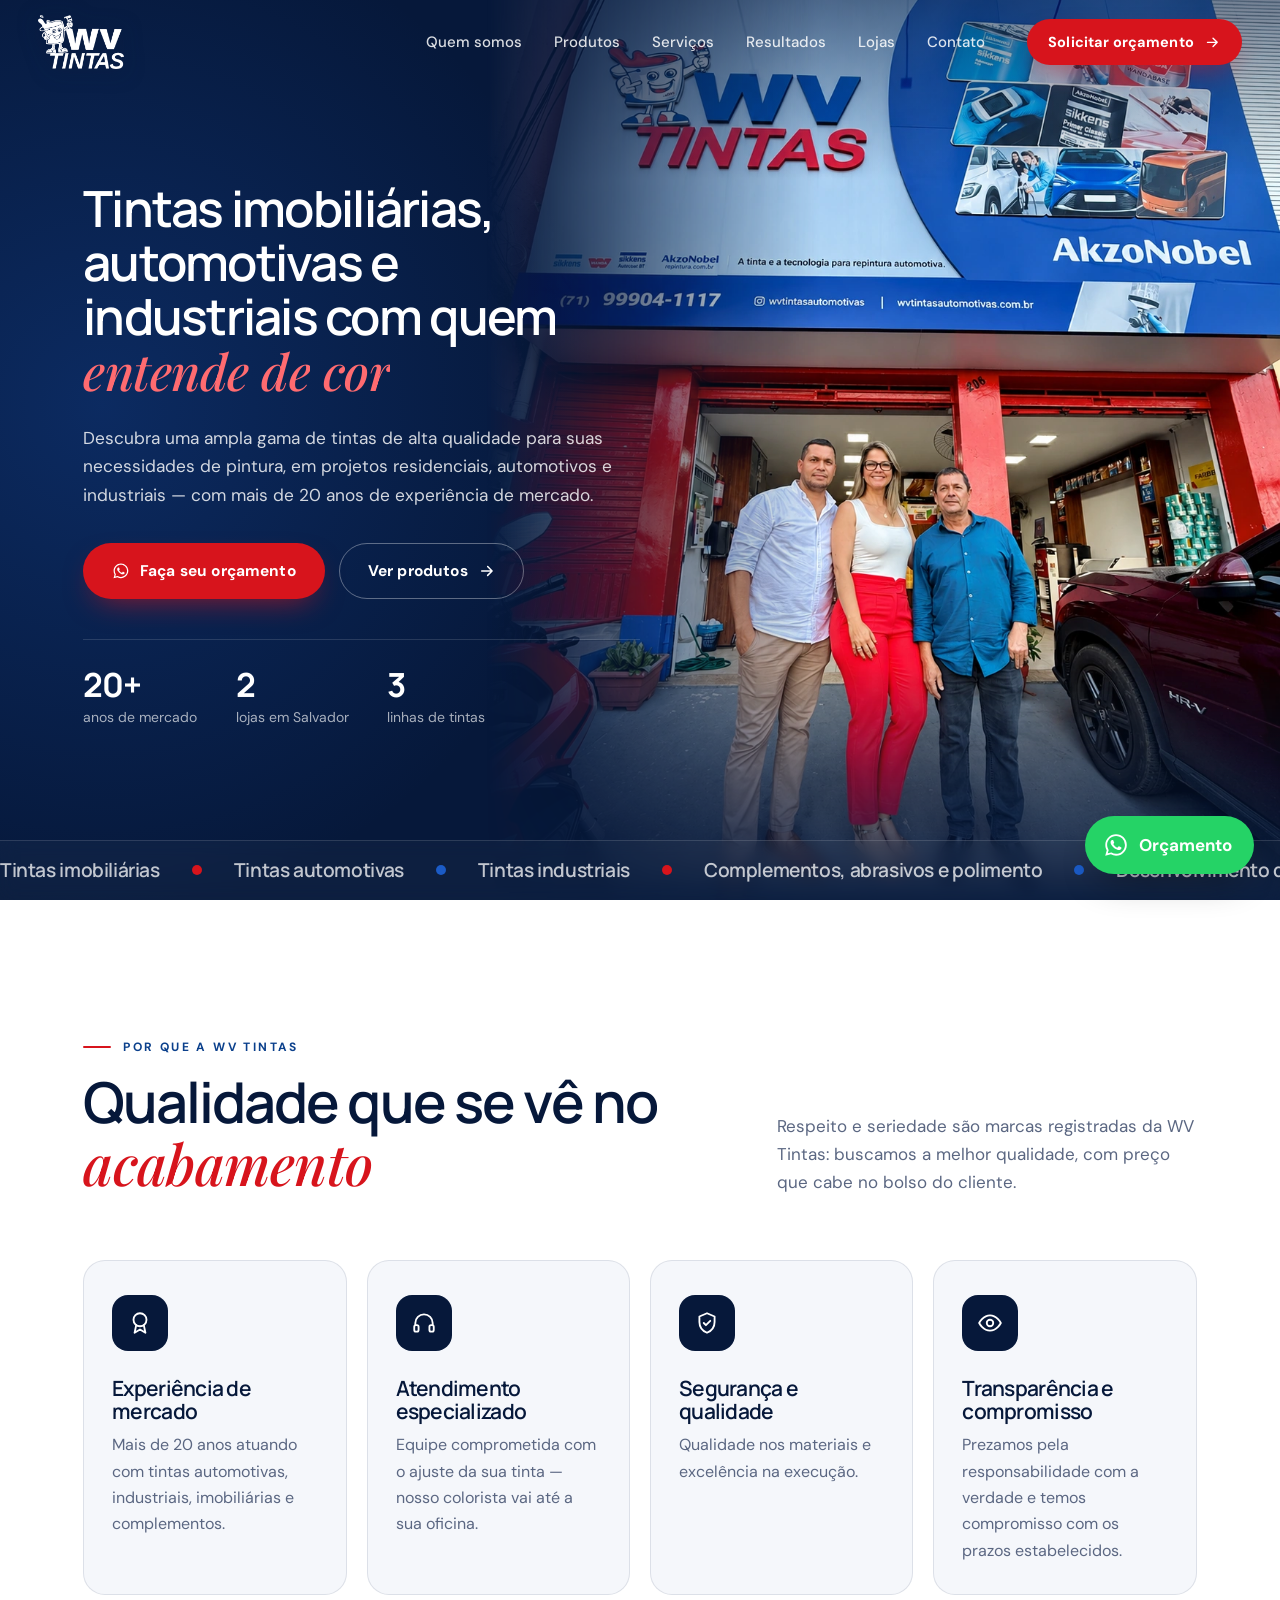
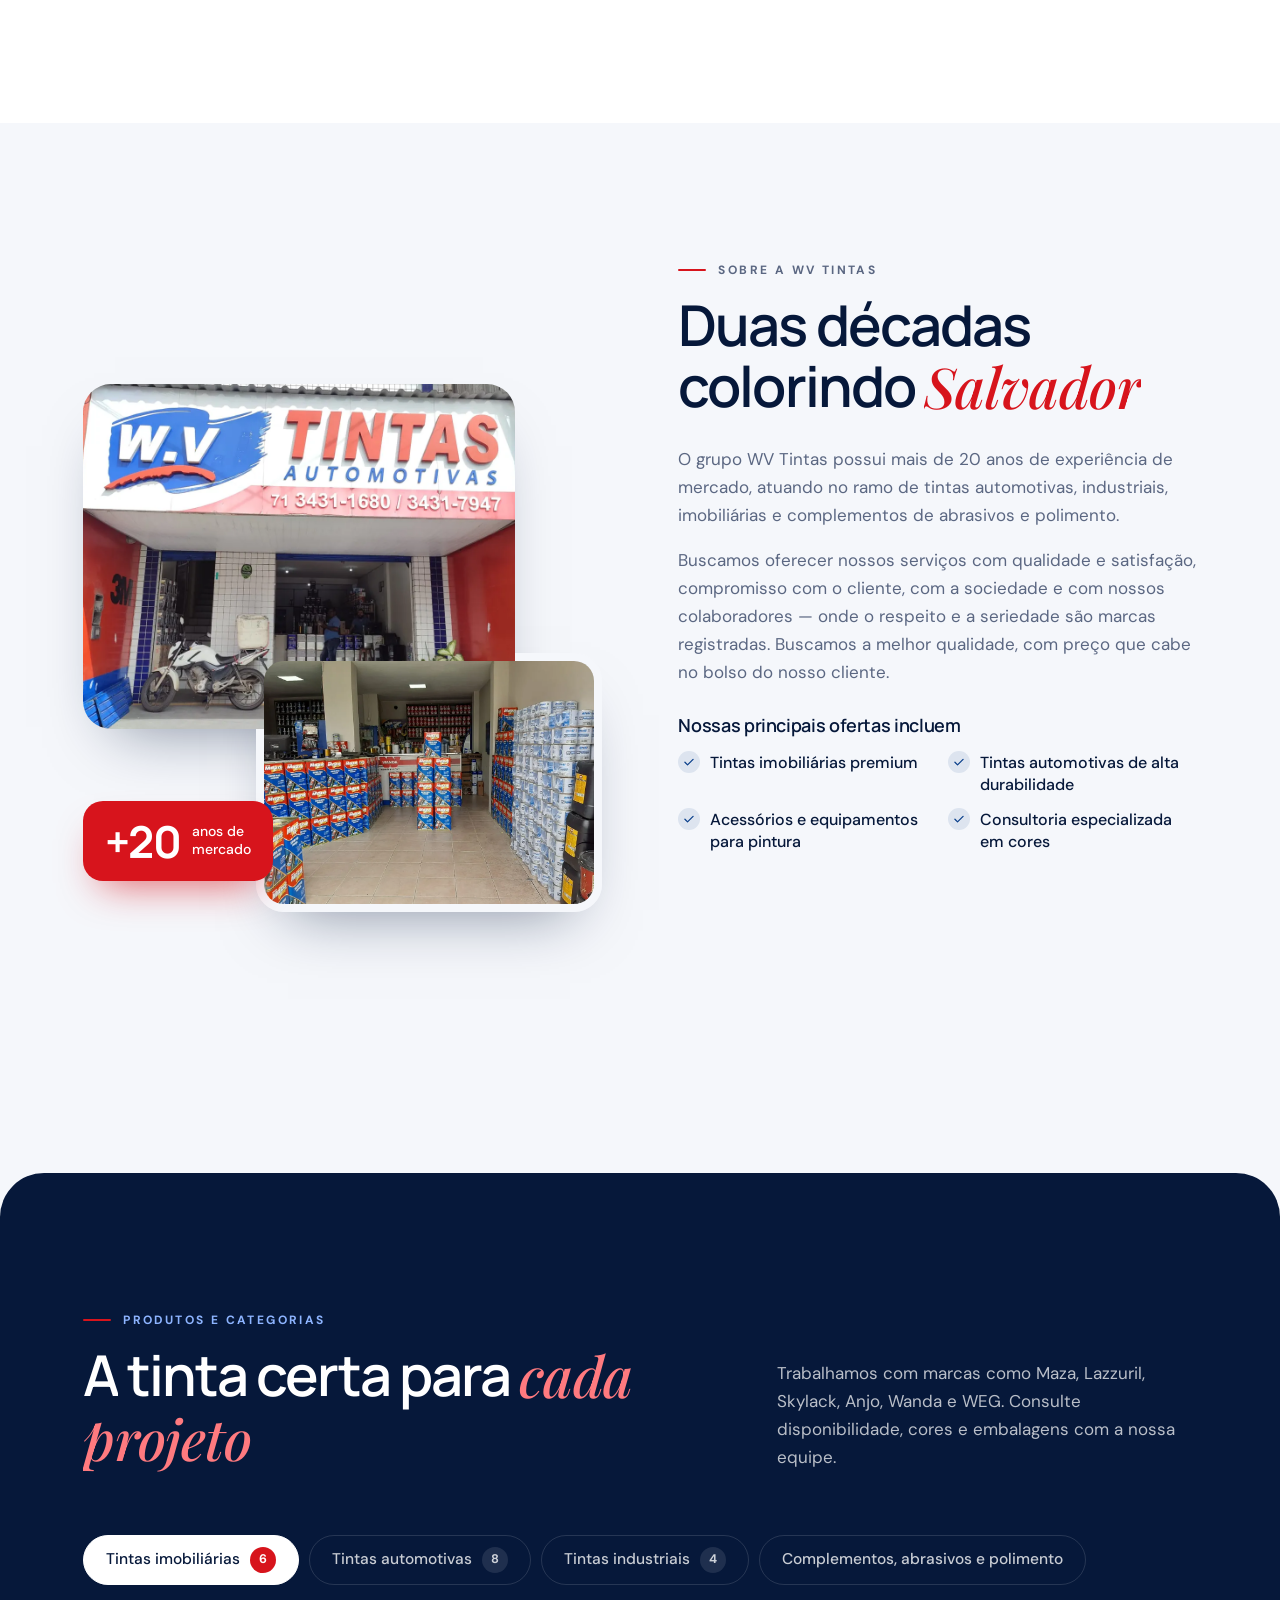
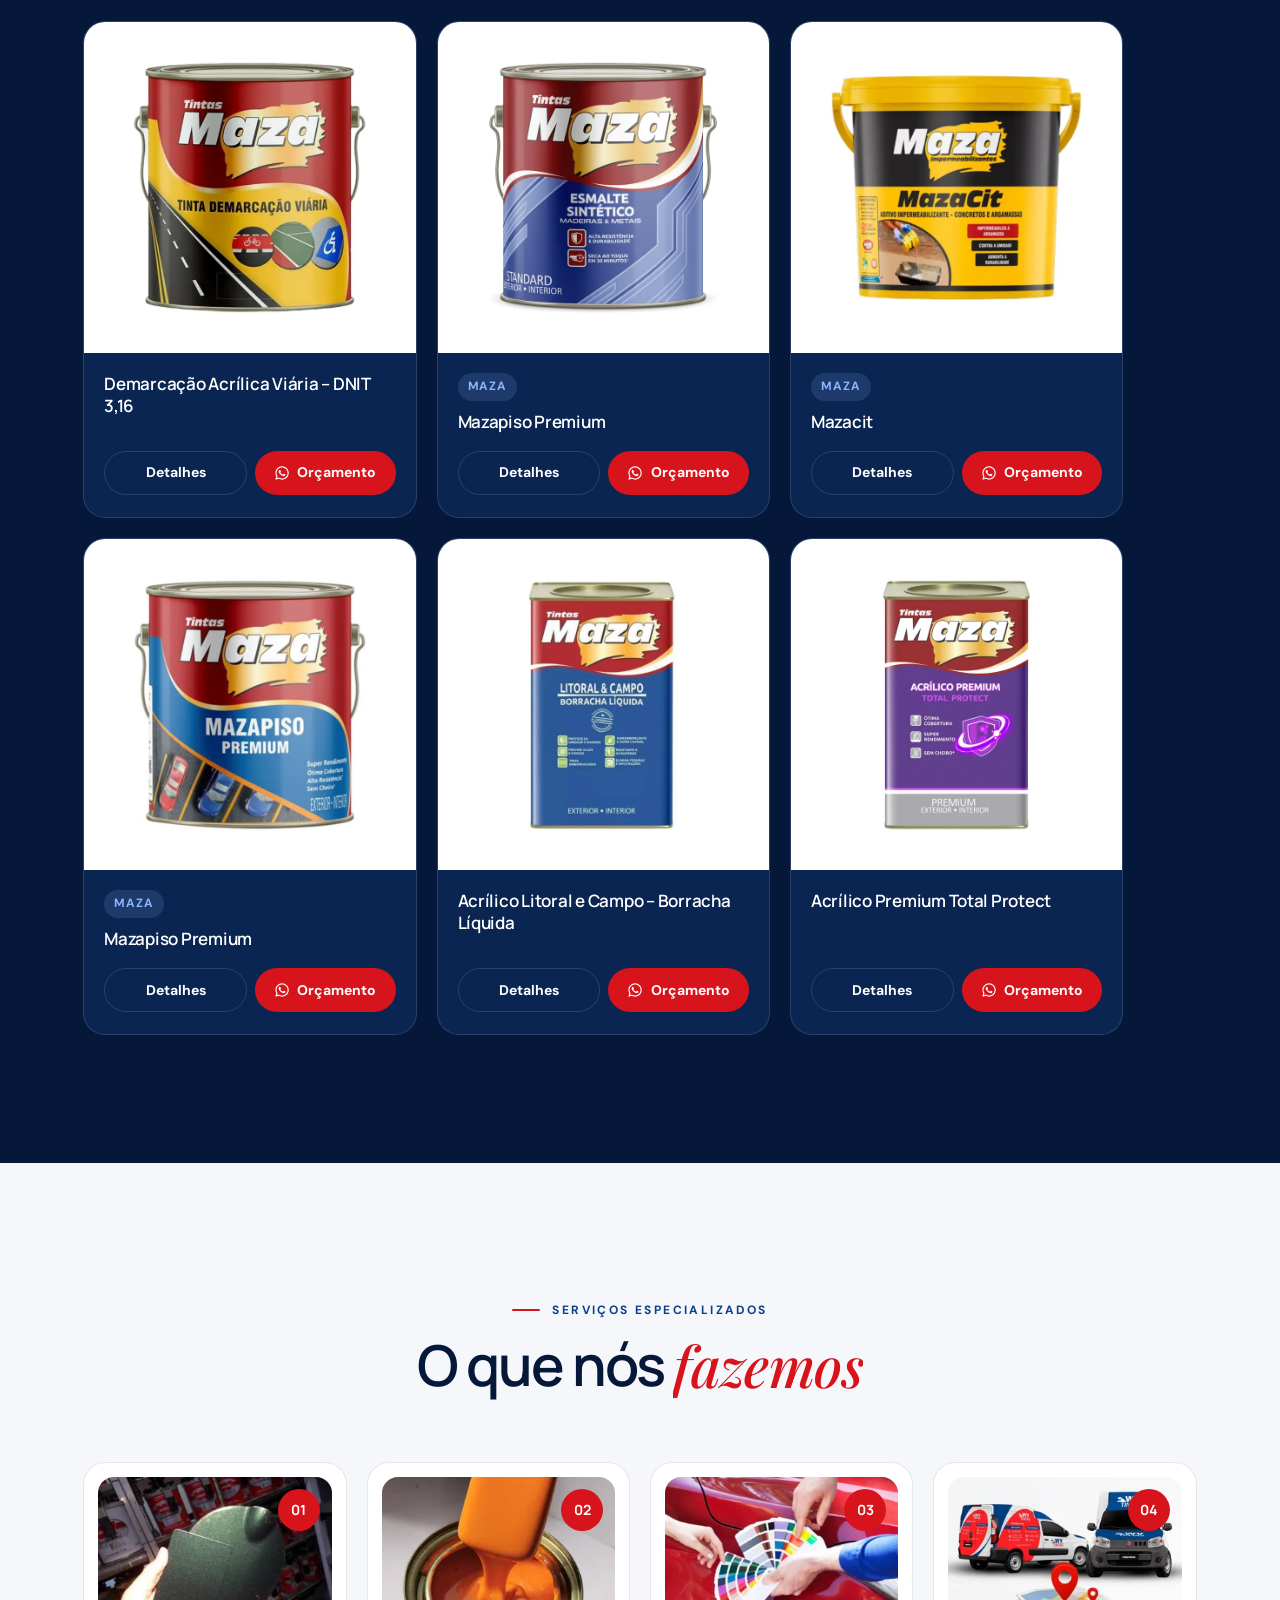
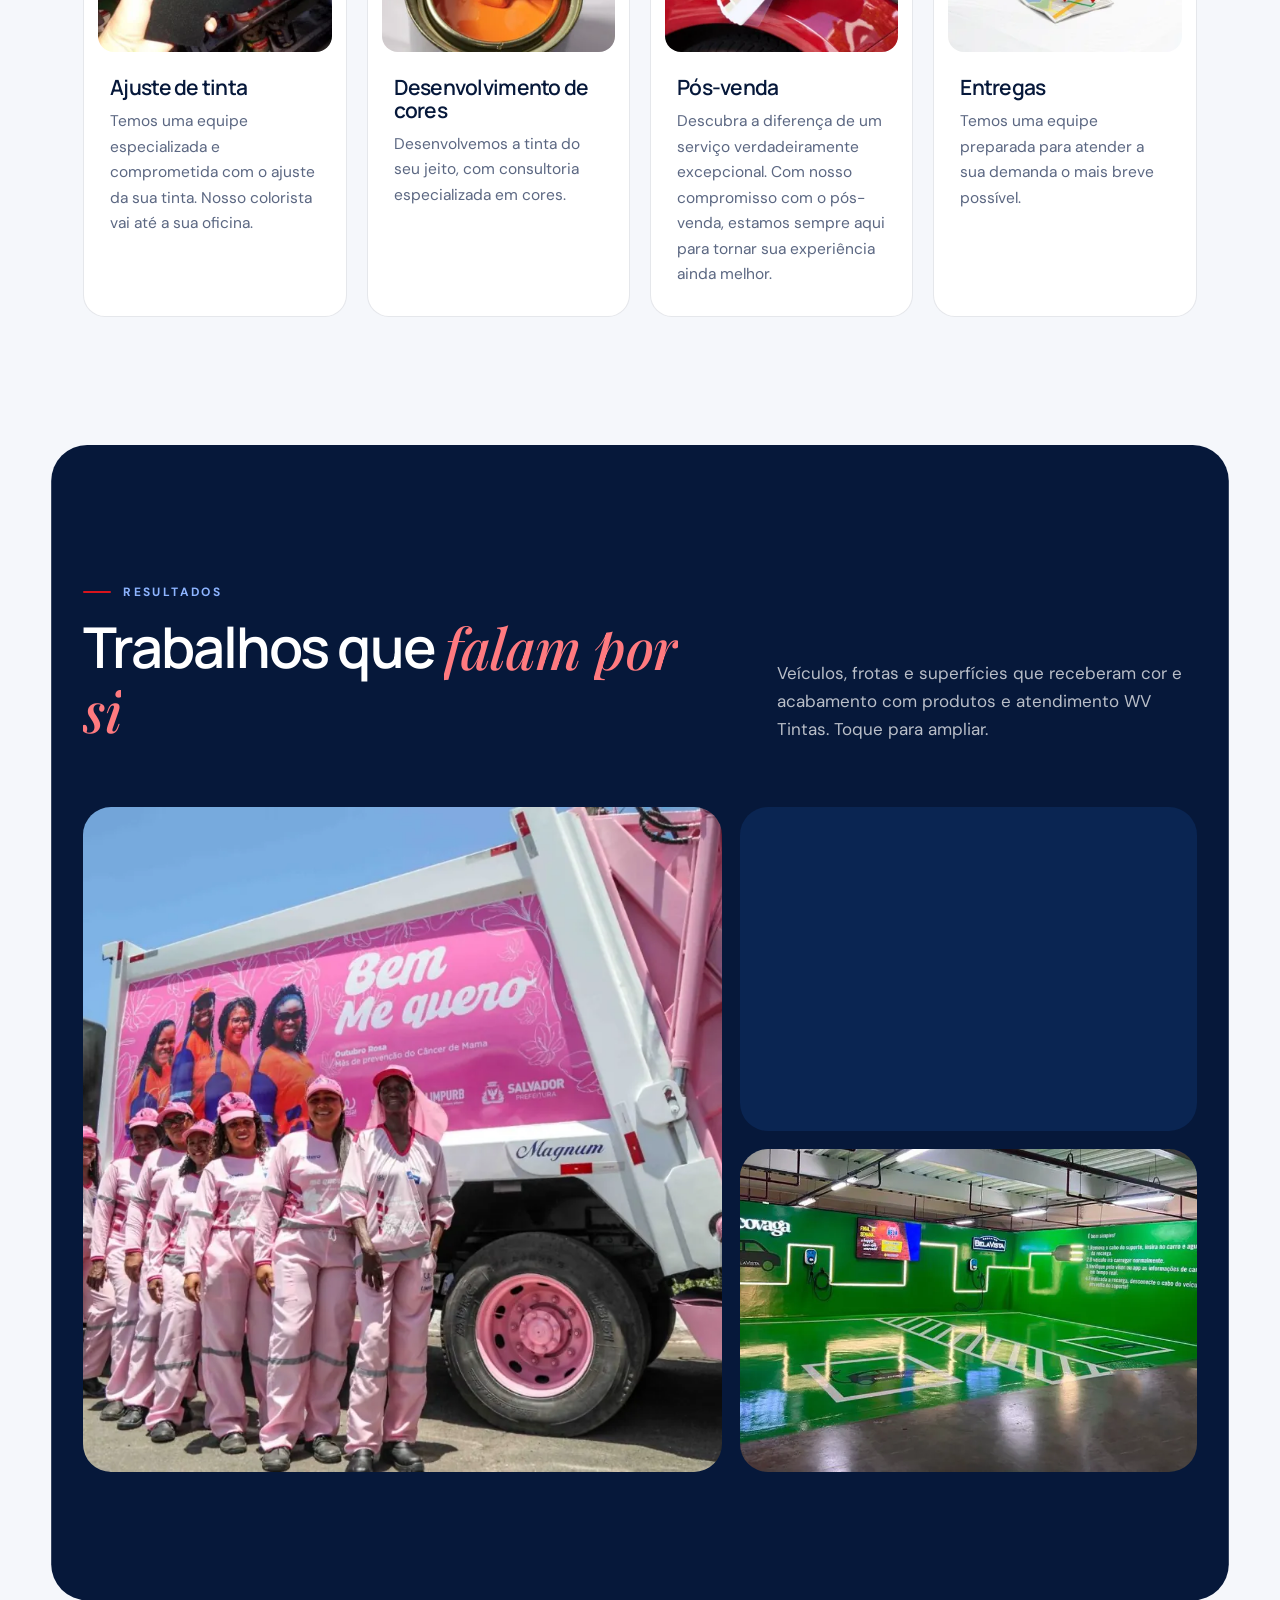
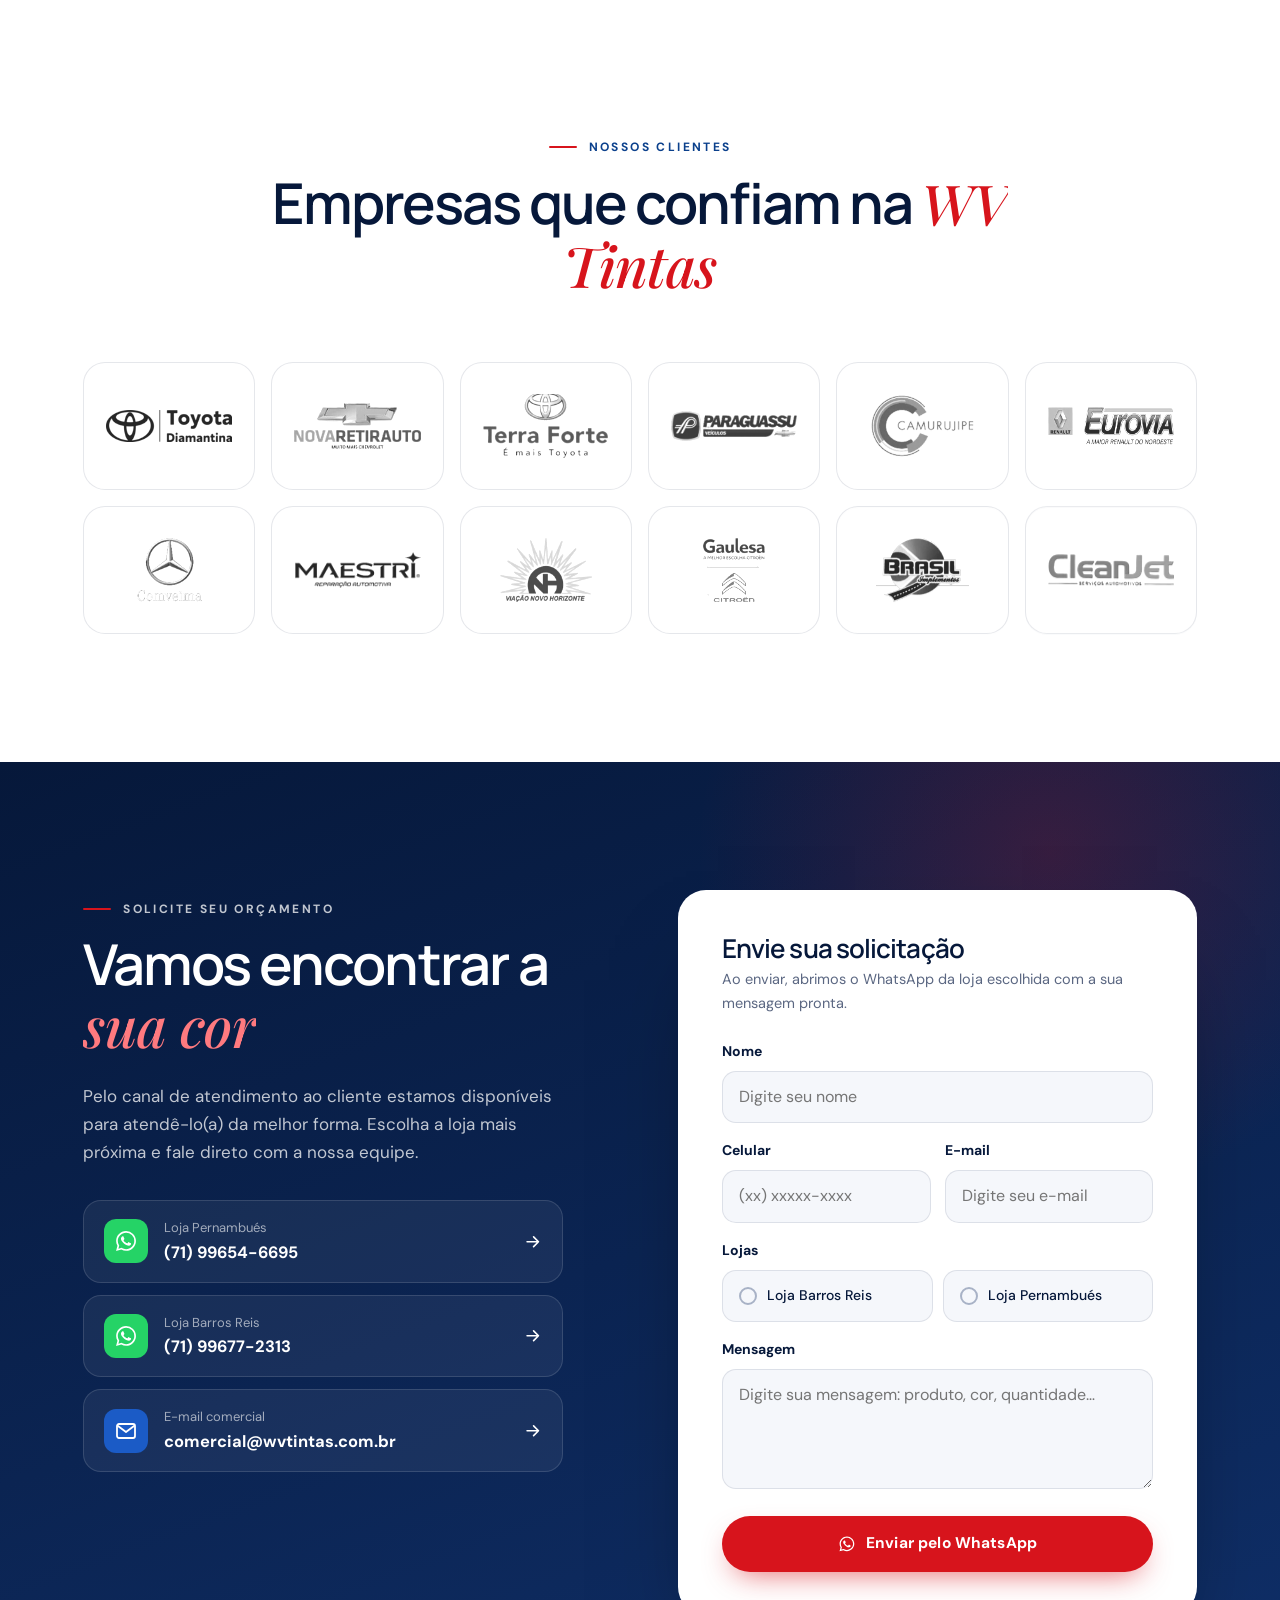
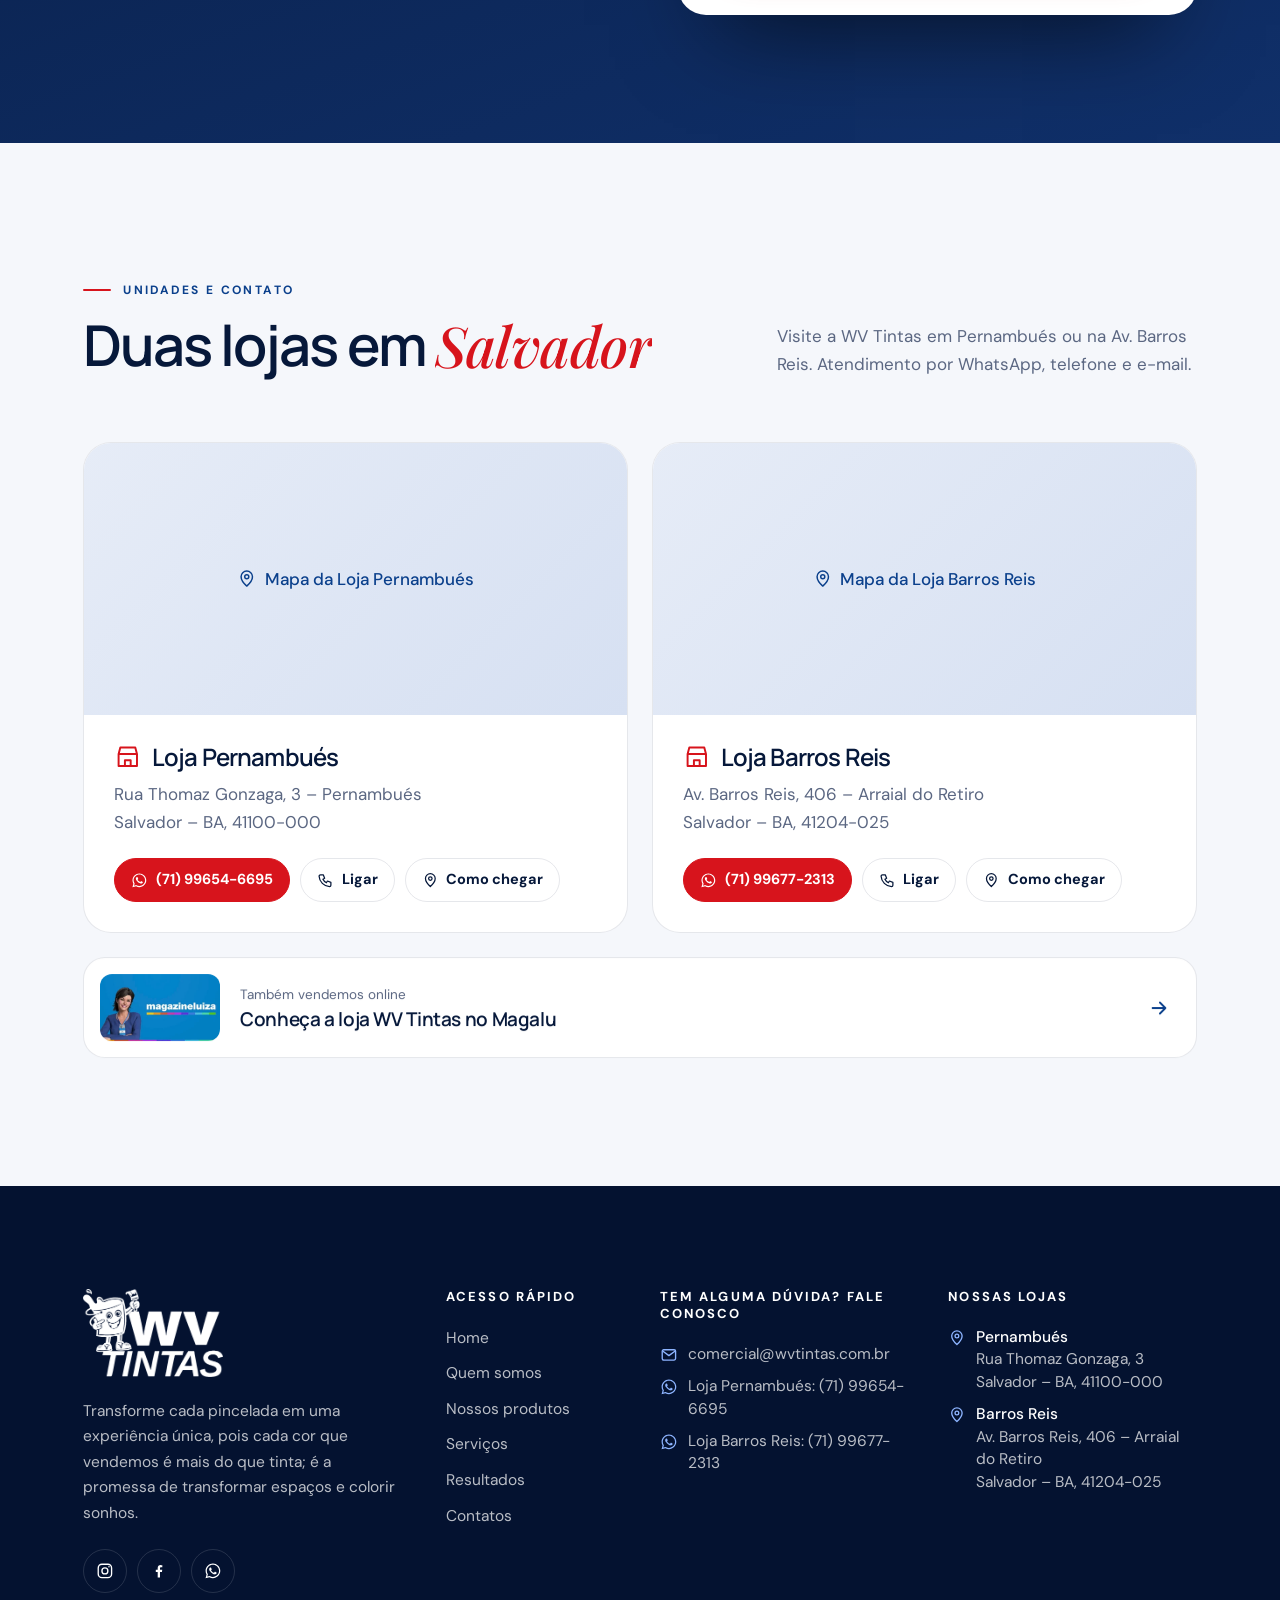
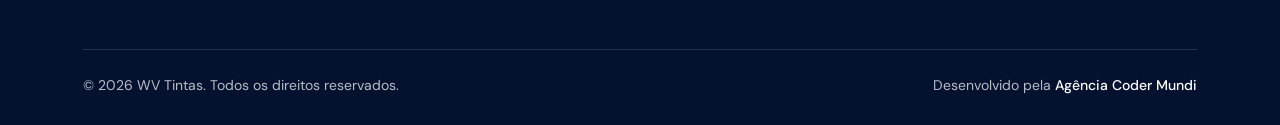
==== commit 14fbfd17: "Atualização" ====
--- a/index.html
+++ b/index.html
@@ -101,11 +101,9 @@
 <section class="hero" aria-labelledby="hero-title">
  <figure class="hero__photo">
   <img src="assets/hero/fachada-equipe.webp" srcset="assets/hero/fachada-equipe-720.webp 720w, assets/hero/fachada-equipe.webp 1086w" sizes="(max-width: 1023px) 100vw, 58vw" width="1086" height="1448" alt="Equipe da WV Tintas em frente à nova fachada da loja, com letreiro azul e branco AkzoNobel e portas vermelhas" fetchpriority="high">
-  <figcaption class="hero__tag"><i aria-hidden="true"></i>Nova fachada</figcaption>
  </figure>
  <div class="hero__in">
   <div class="hero__copy">
-   <p class="eyebrow eyebrow--light hero__in-el">Bem-vindo à WV Tintas · Salvador, BA</p>
    <h1 id="hero-title" class="display" data-split>Tintas imobiliárias, automotivas e industriais com quem <em>entende de cor</em></h1>
    <p class="lead hero__in-el">Descubra uma ampla gama de tintas de alta qualidade para suas necessidades de pintura, em projetos residenciais, automotivos e industriais — com mais de 20 anos de experiência de mercado.</p>
    <div class="hero__ctas hero__in-el">
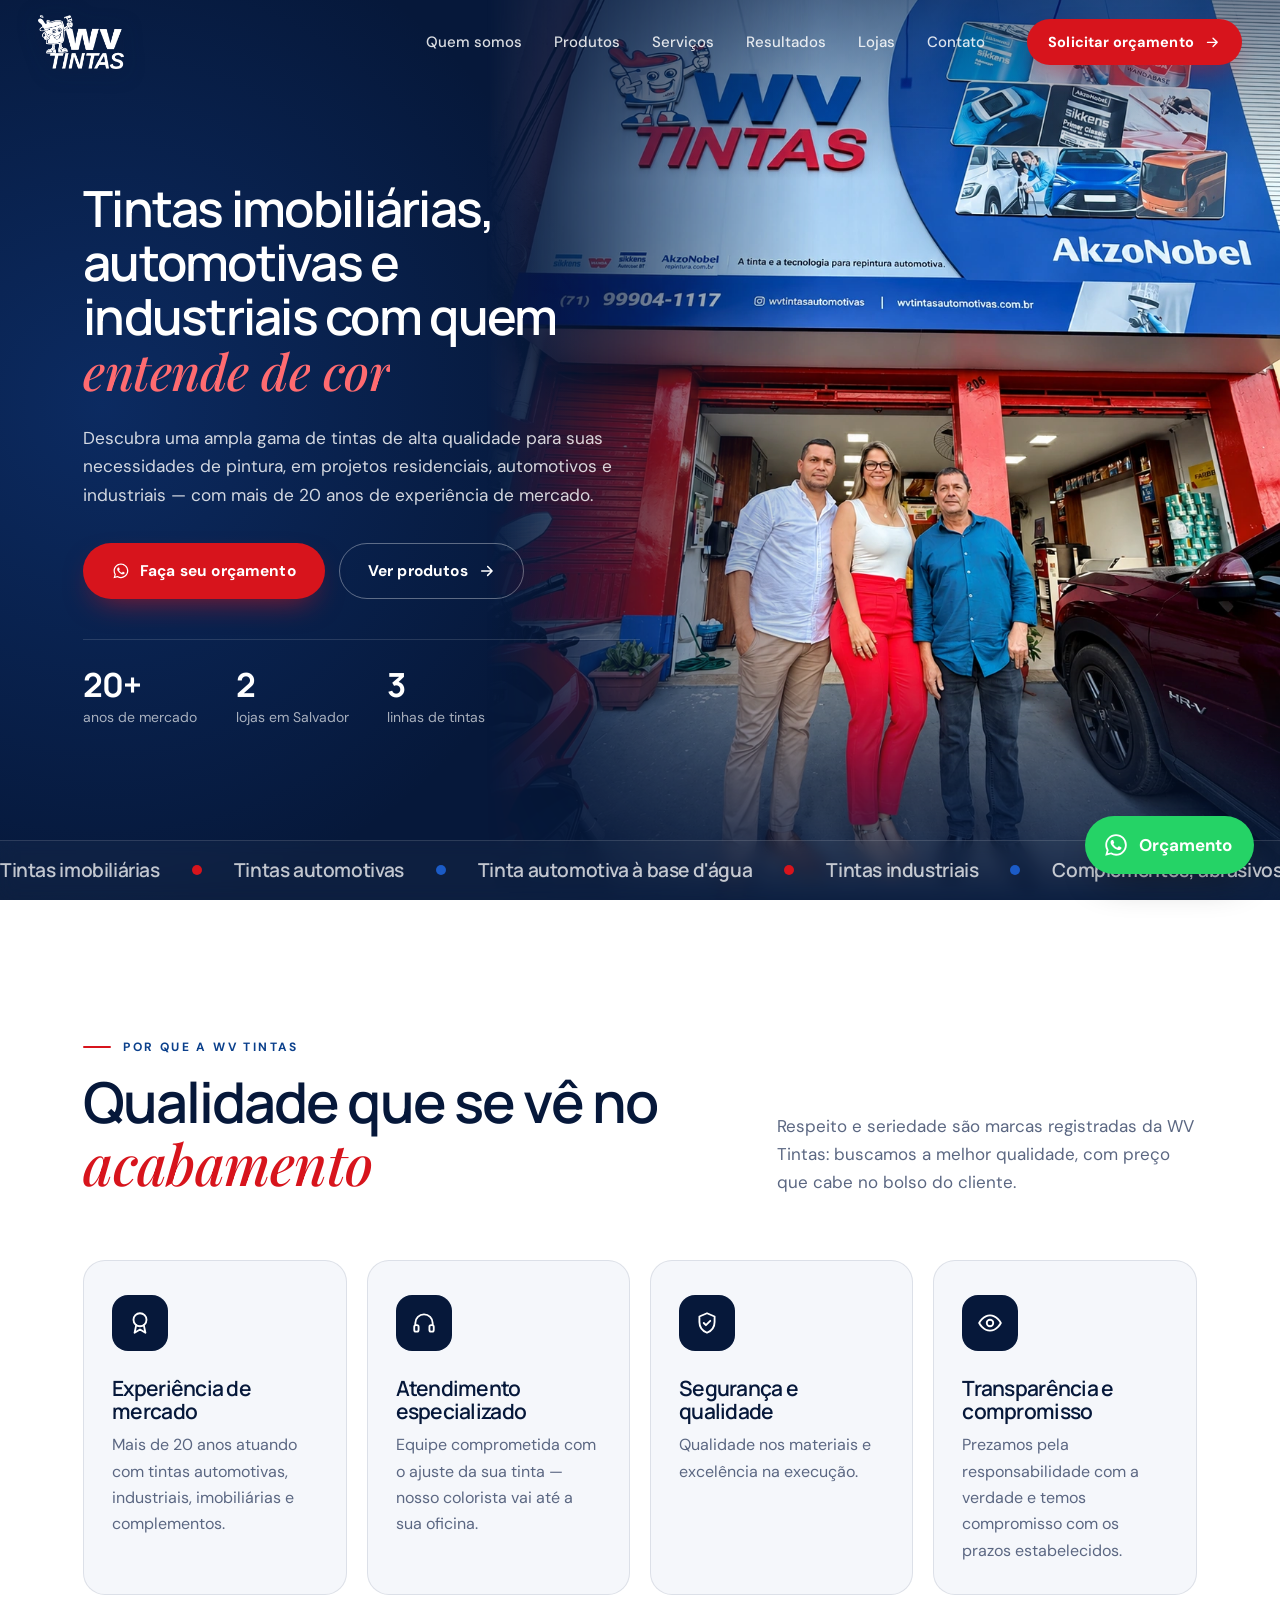
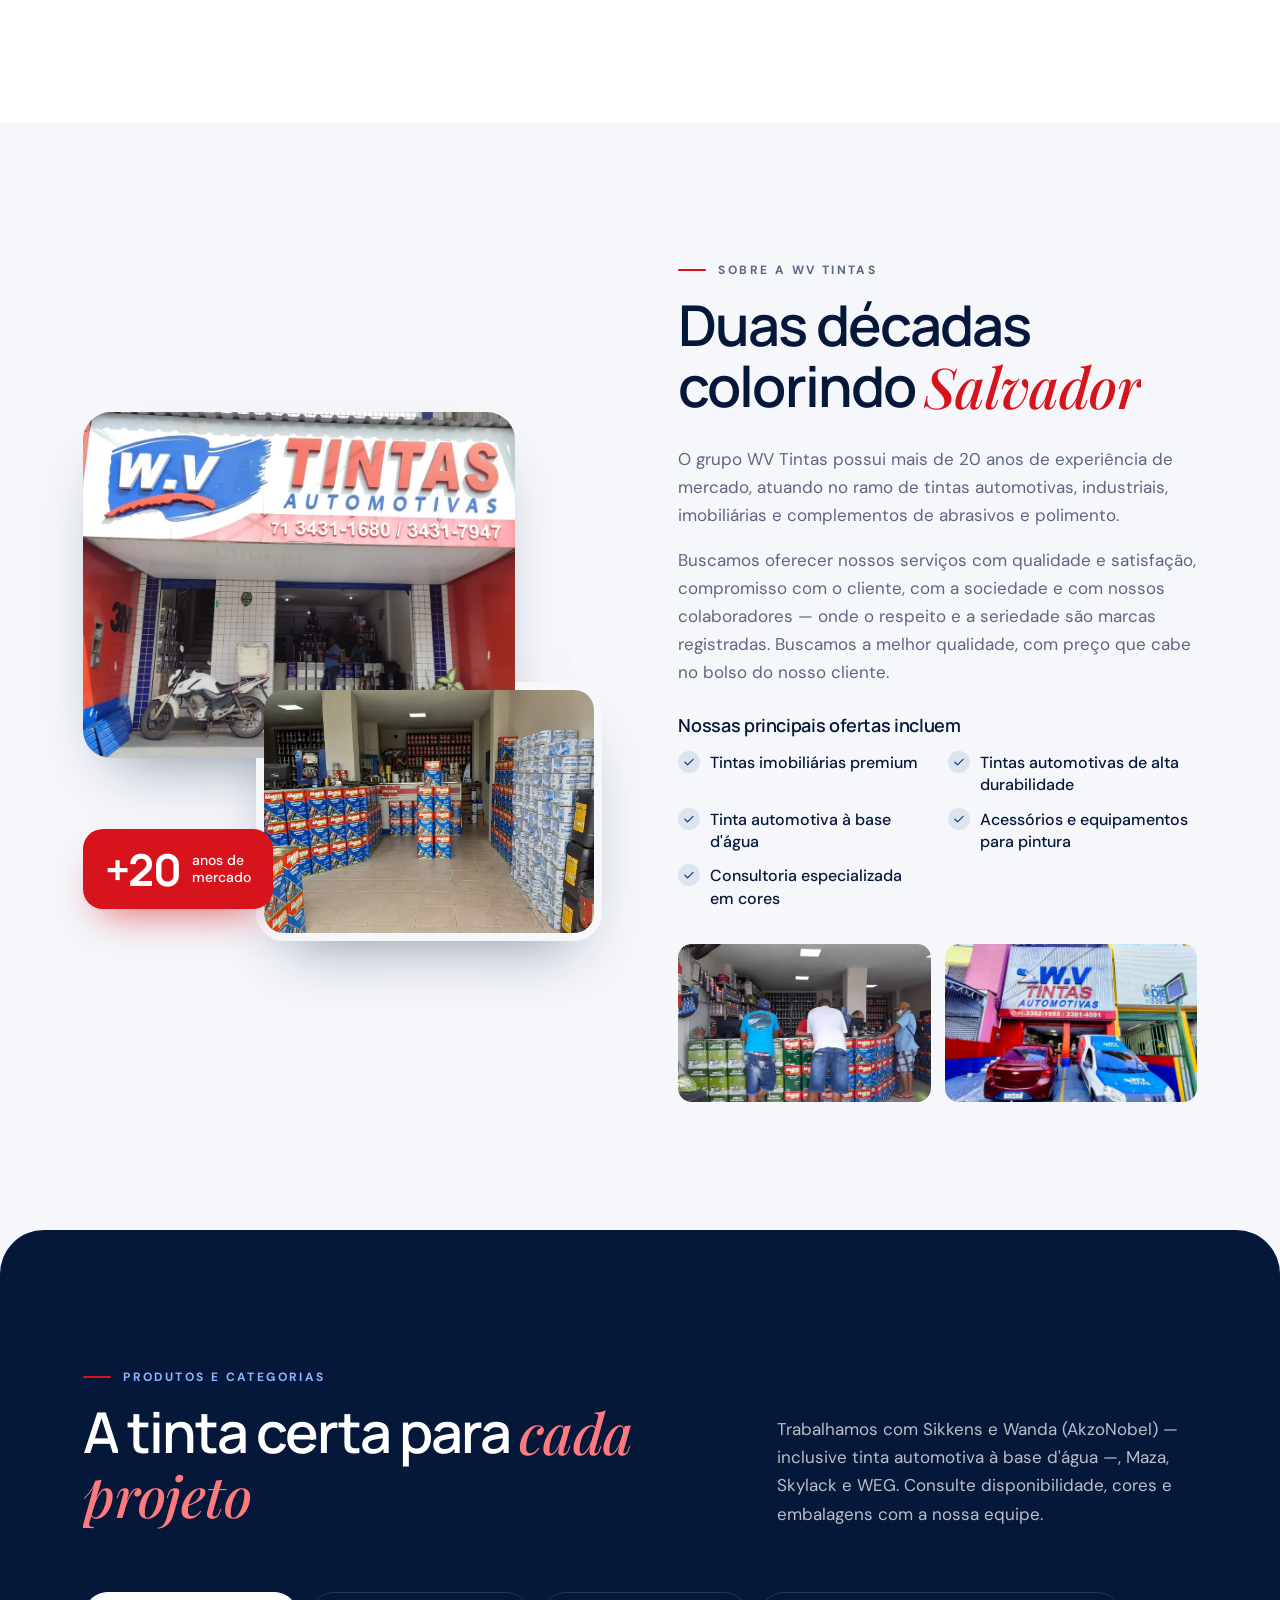
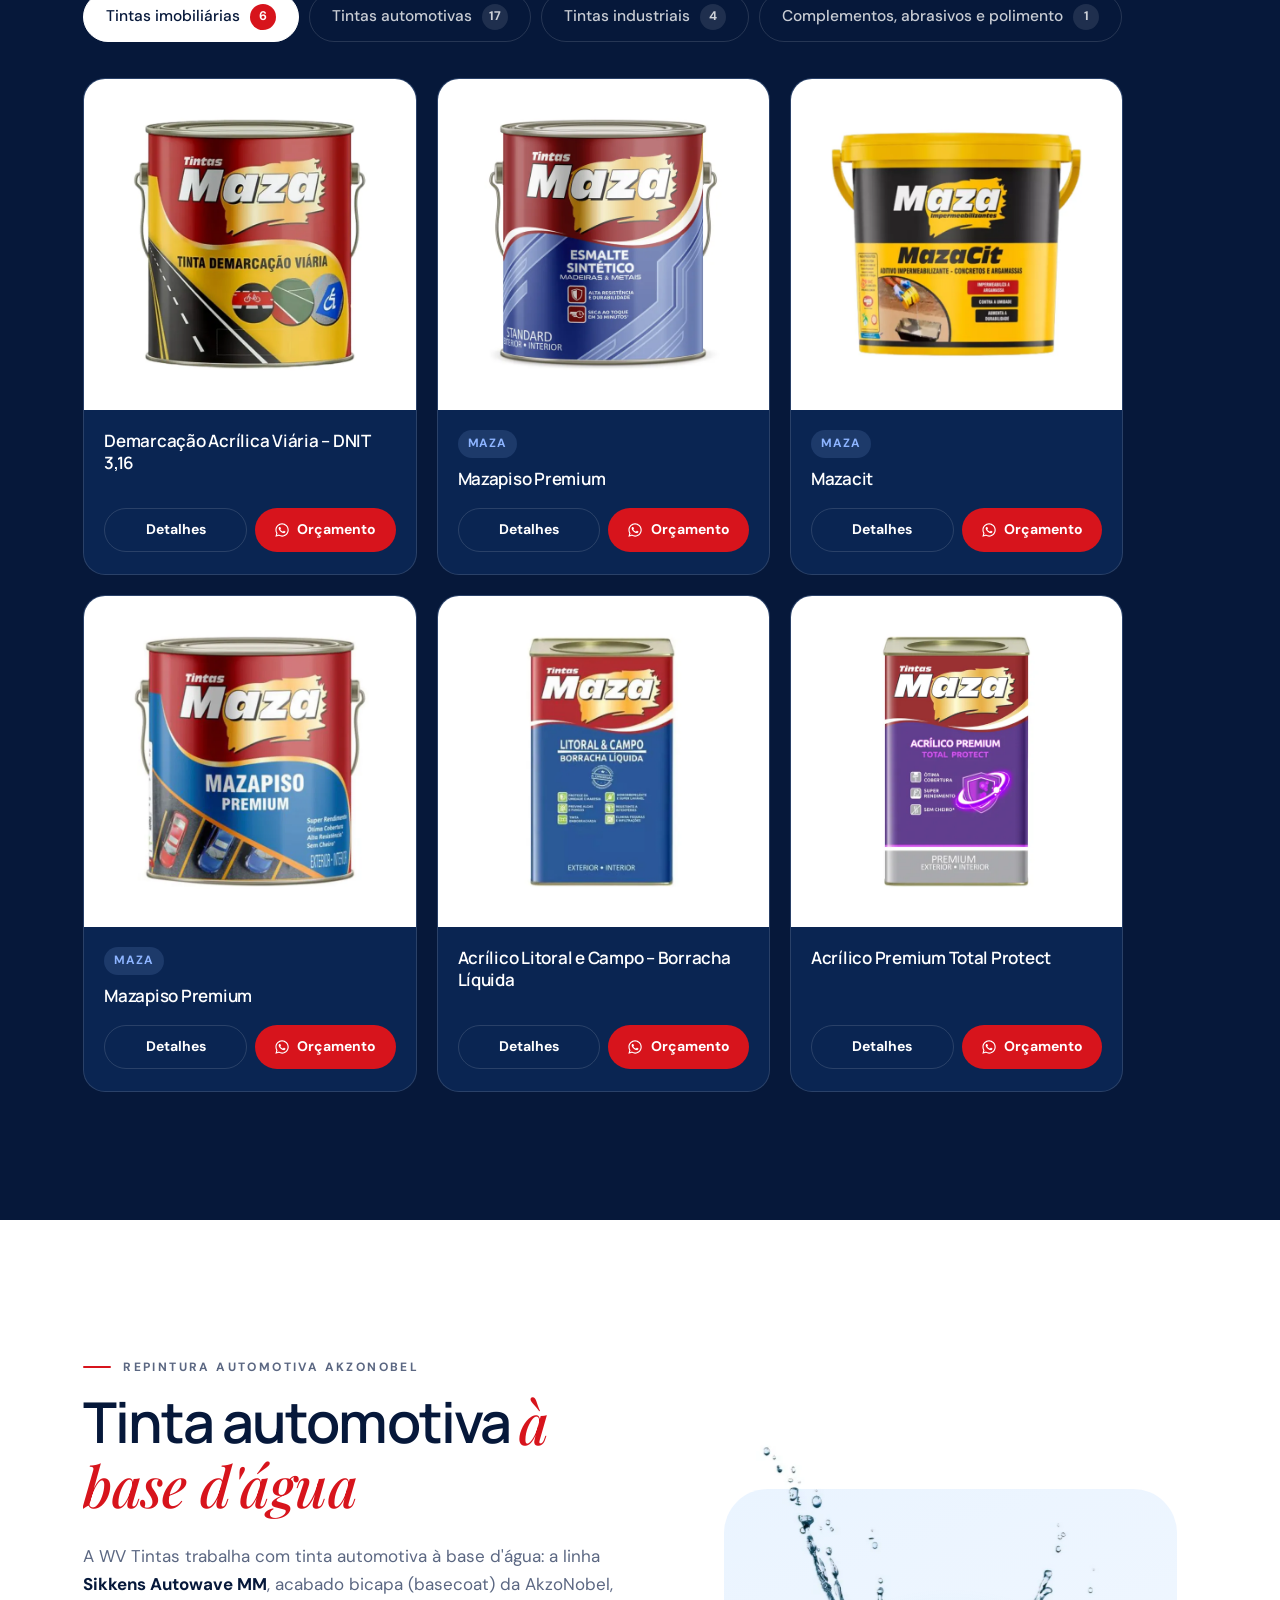
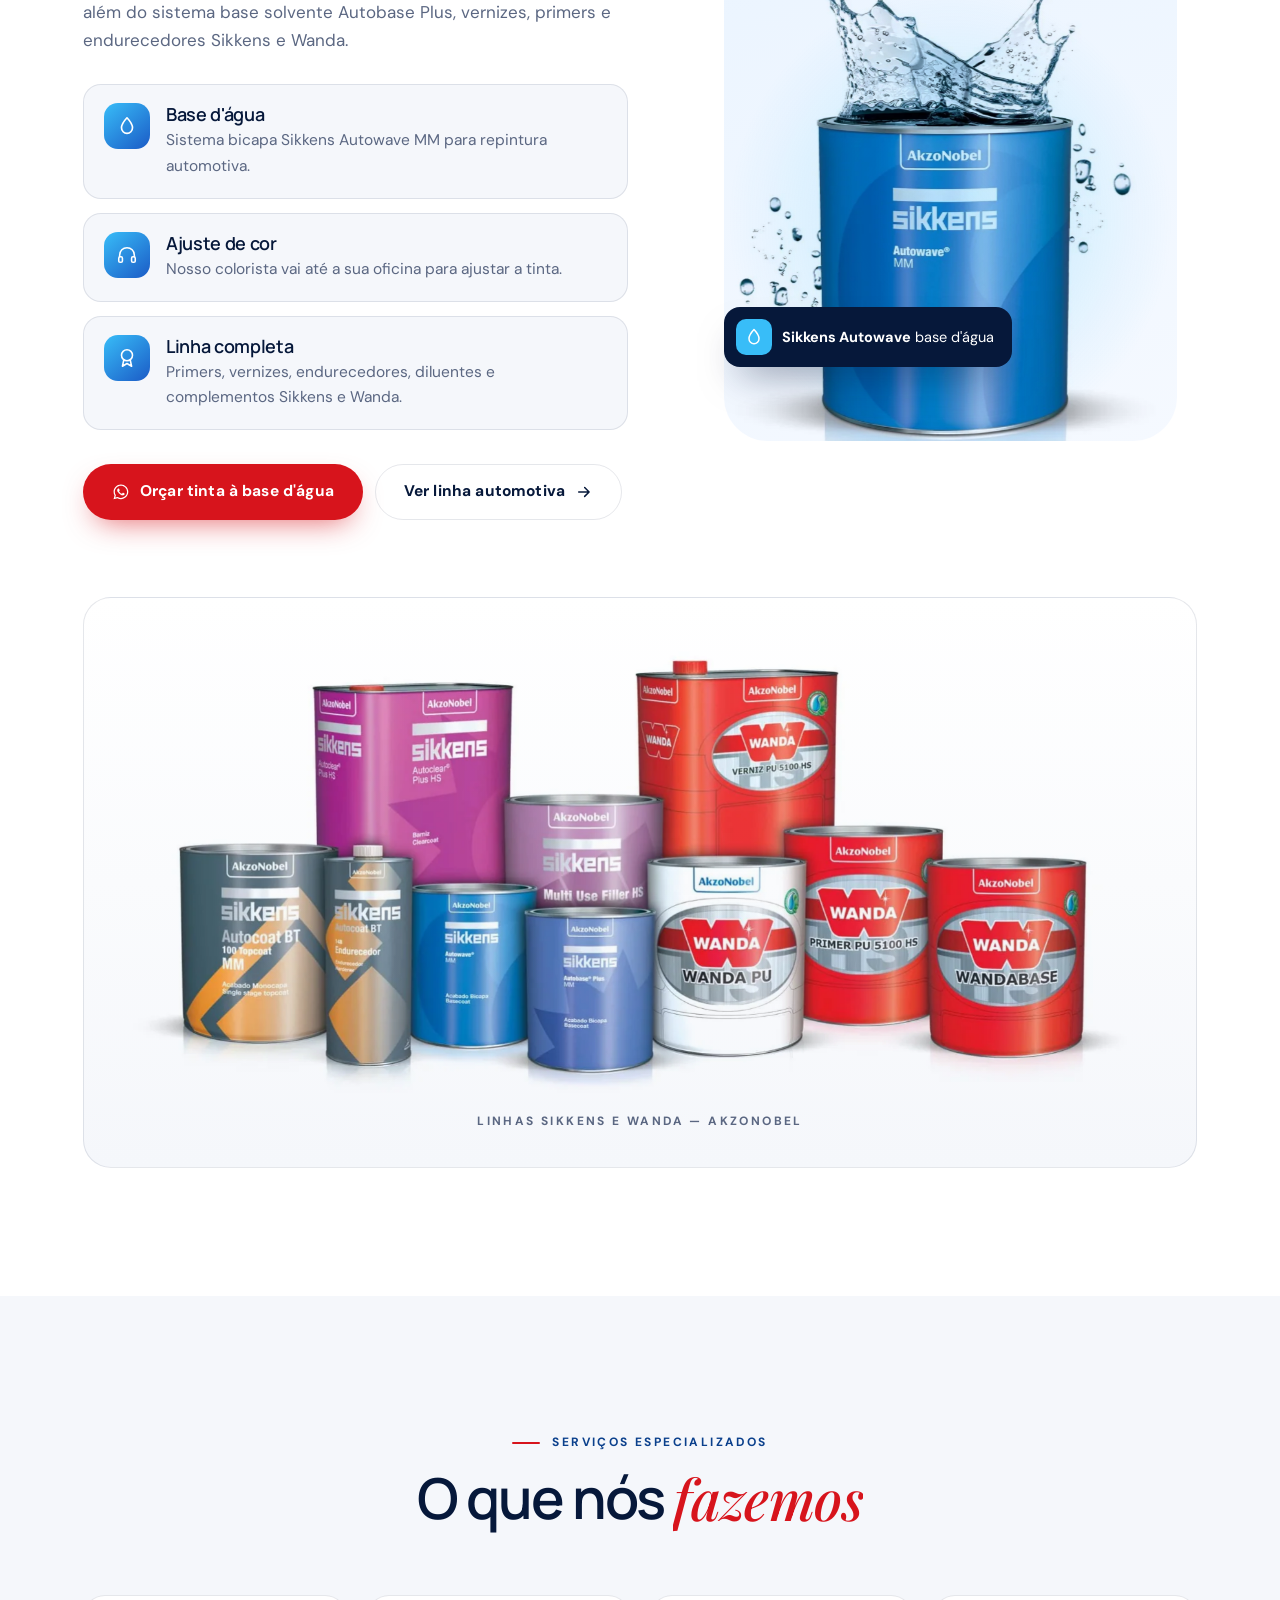
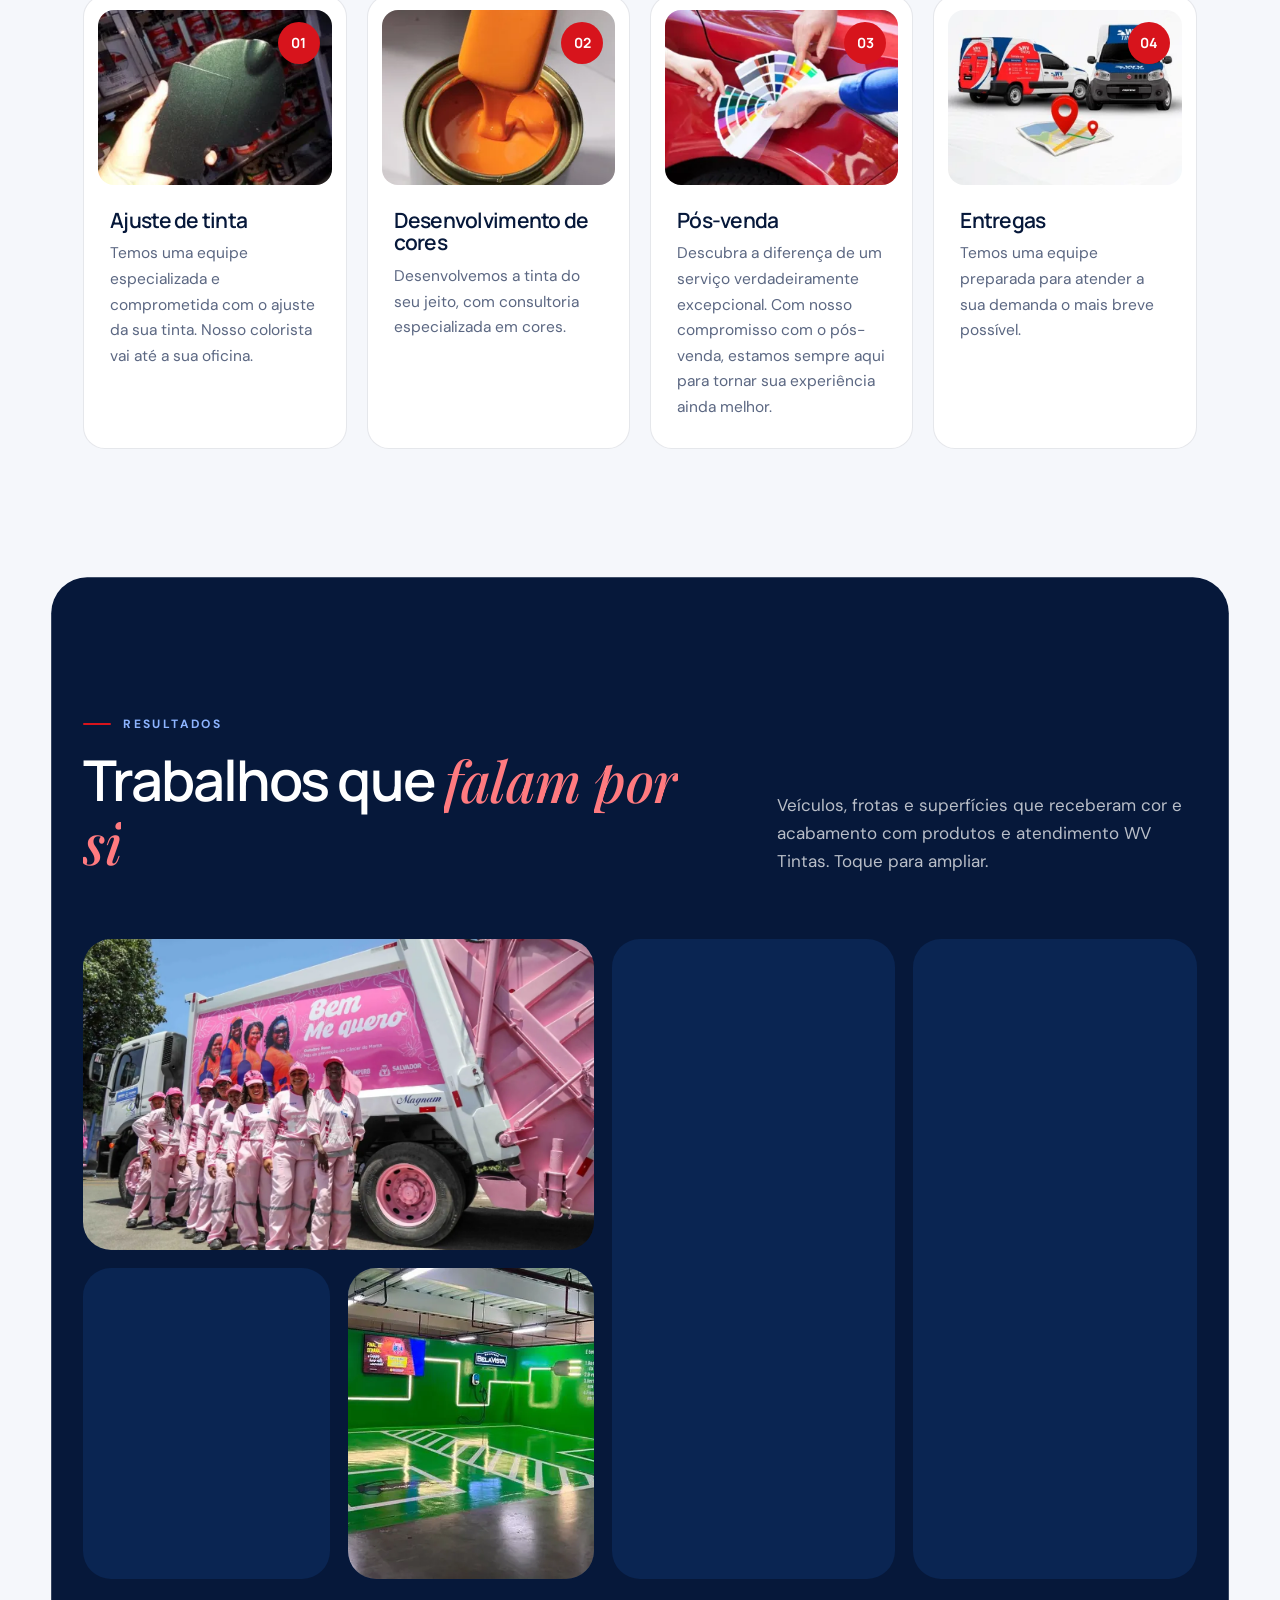
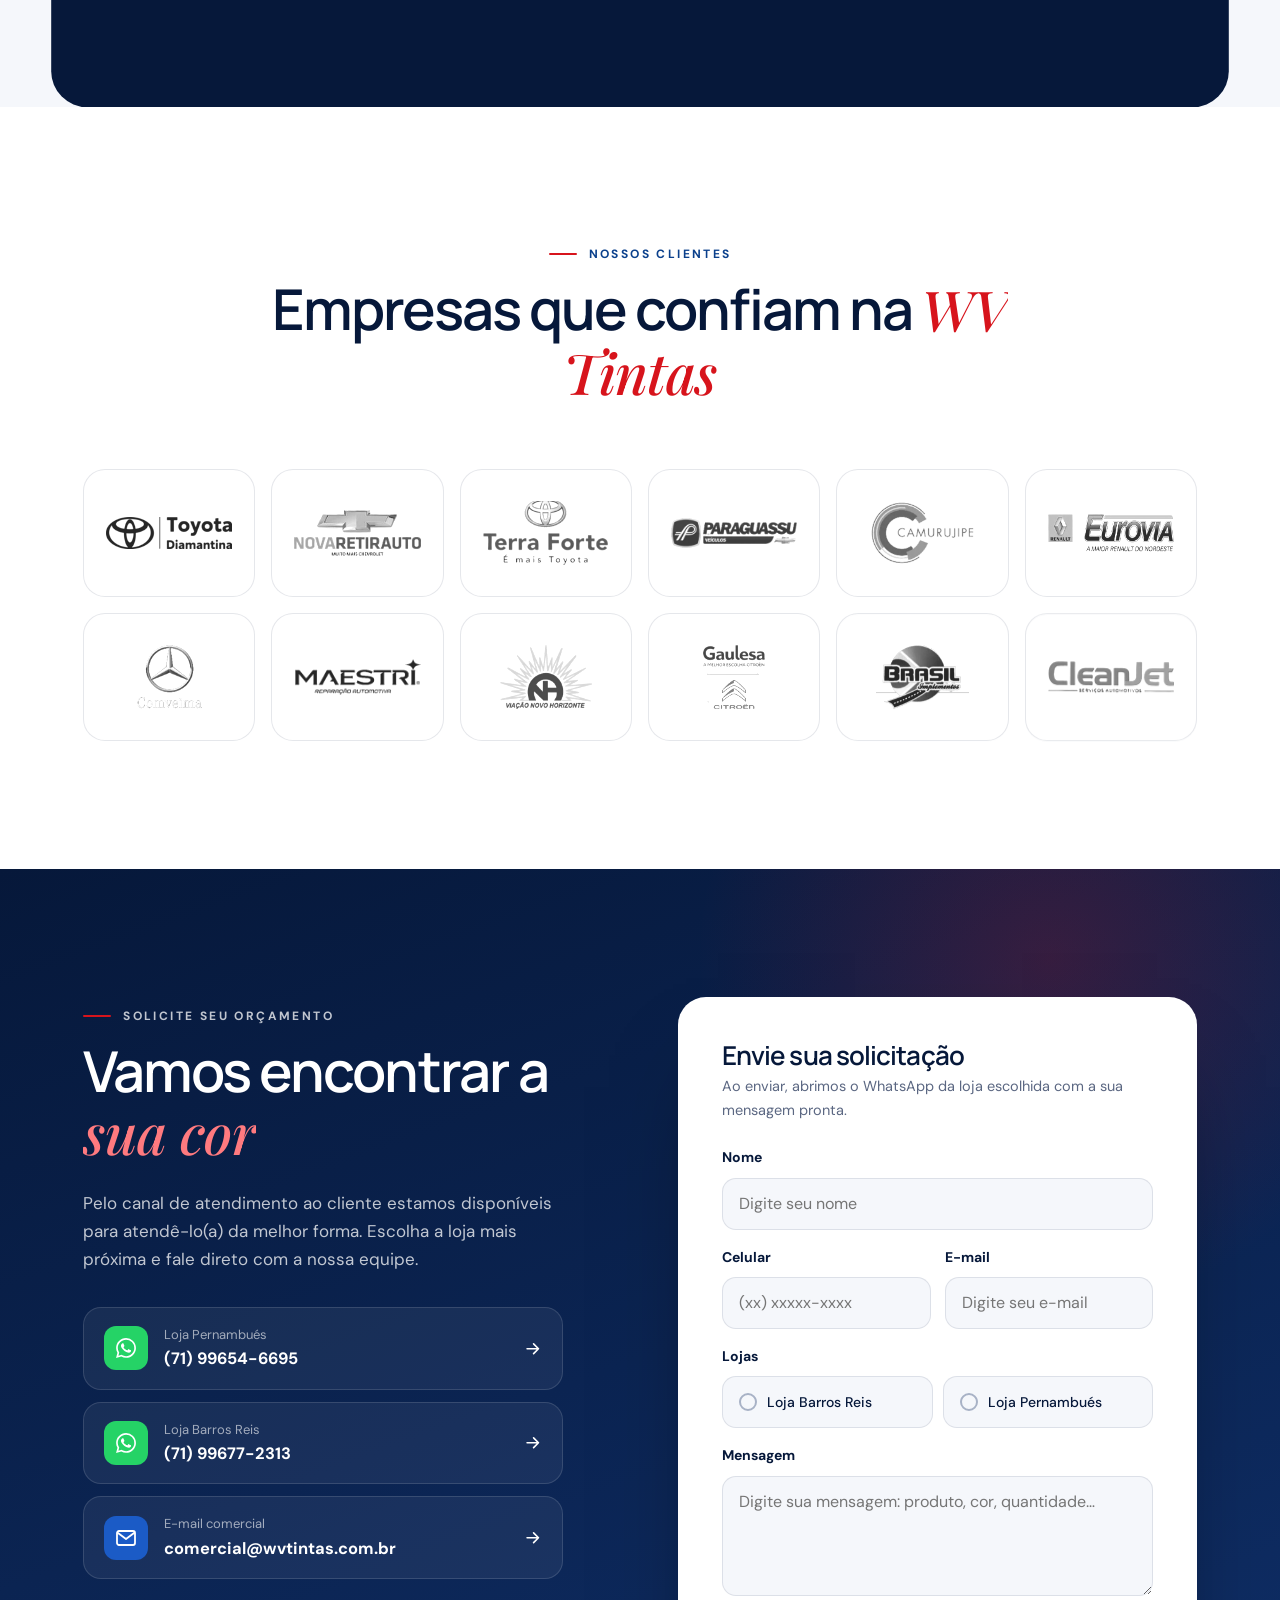
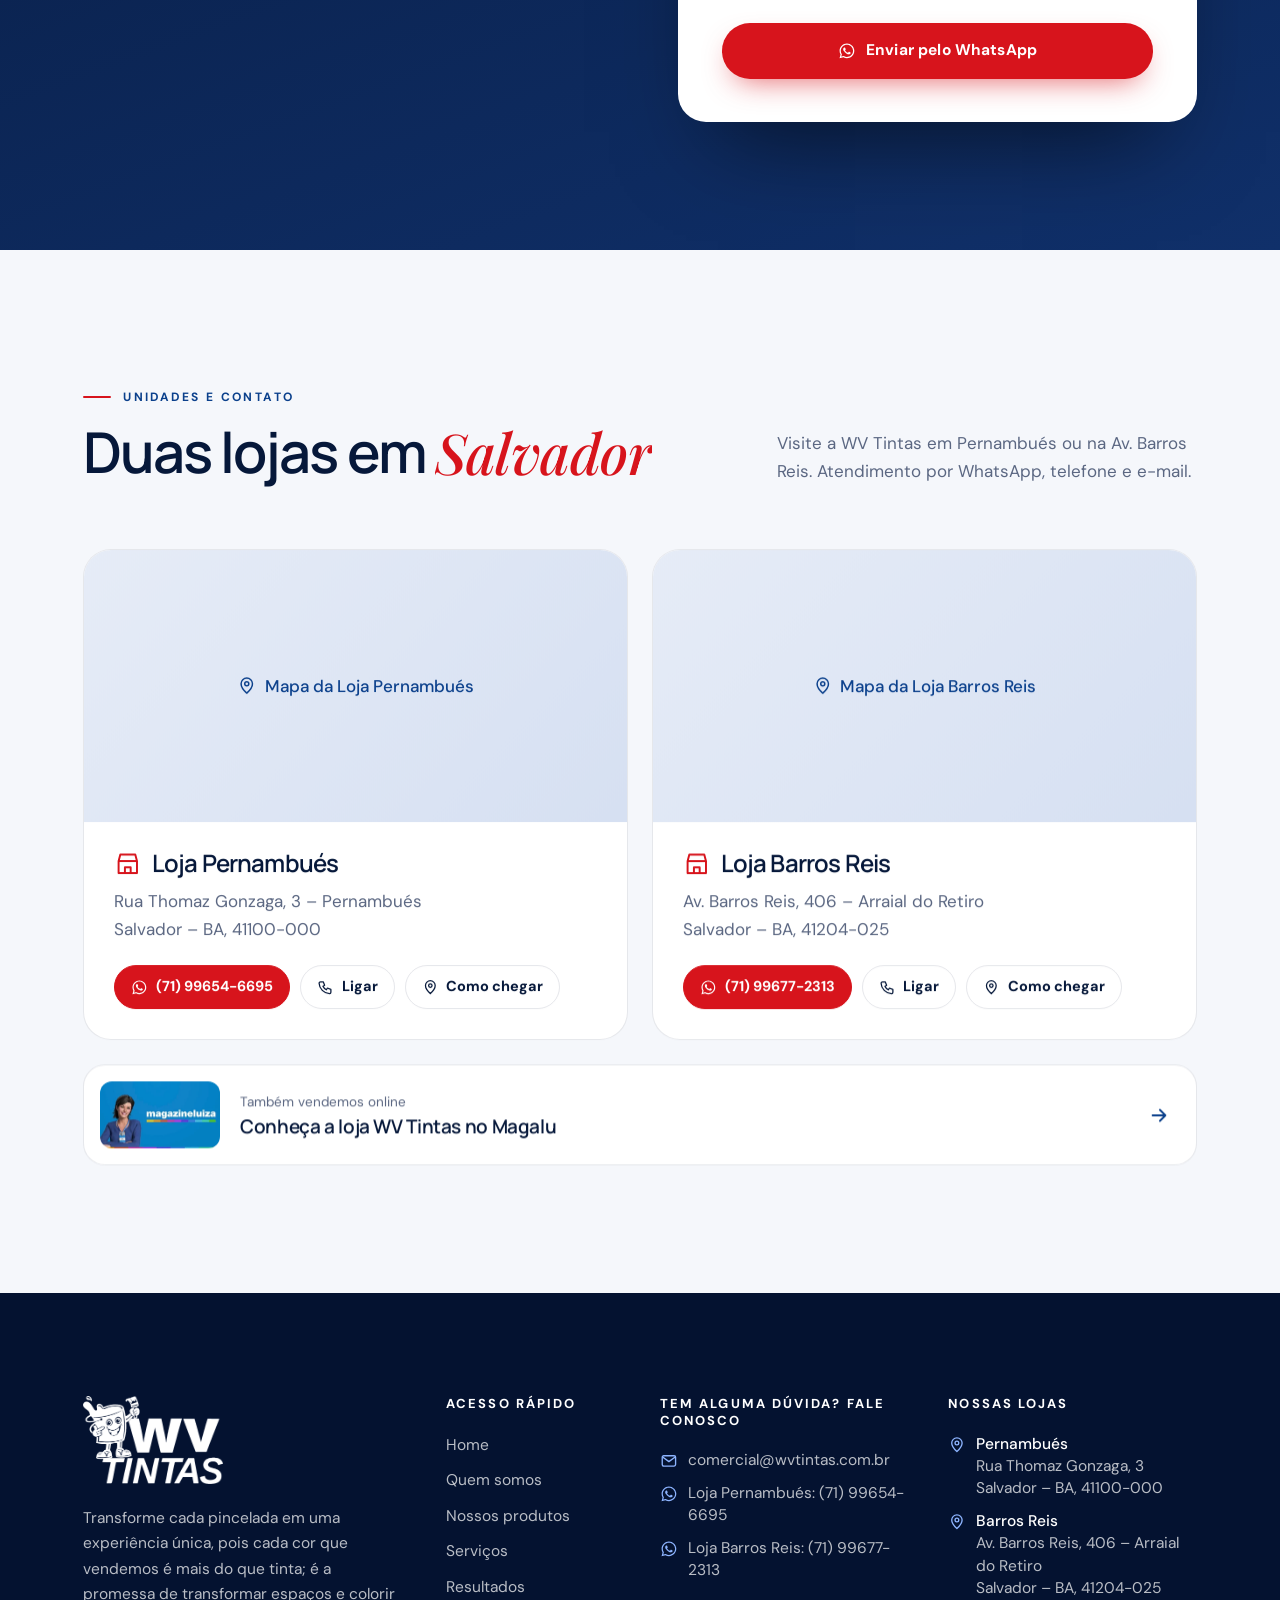
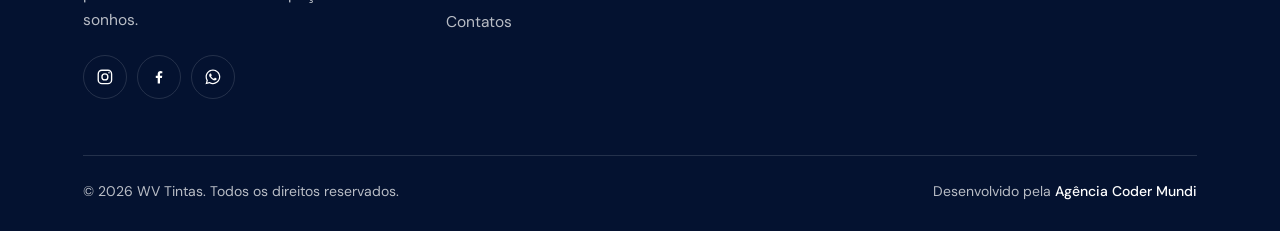
==== commit 2c9d6d2f: "novas atualizações" ====
--- a/index.html
+++ b/index.html
@@ -4,7 +4,7 @@
 <meta charset="utf-8">
 <meta name="viewport" content="width=device-width, initial-scale=1, viewport-fit=cover">
 <title>WV Tintas | Tintas imobiliárias, automotivas e industriais em Salvador</title>
-<meta name="description" content="WV Tintas: mais de 20 anos em tintas imobiliárias, automotivas e industriais, complementos, abrasivos e polimento. Lojas em Pernambués e Barros Reis, Salvador (BA). Peça seu orçamento pelo WhatsApp.">
+<meta name="description" content="WV Tintas: mais de 20 anos em tintas imobiliárias, automotivas (inclusive à base d'água) e industriais, complementos, abrasivos e polimento. Lojas em Pernambués e Barros Reis, Salvador (BA). Peça seu orçamento pelo WhatsApp.">
 <link rel="canonical" href="https://wvtintas.com.br/">
 <meta name="robots" content="index, follow, max-image-preview:large">
 <meta name="theme-color" content="#06183A">
@@ -12,7 +12,7 @@
 <meta property="og:type" content="website">
 <meta property="og:site_name" content="WV Tintas">
 <meta property="og:title" content="WV Tintas | Tintas imobiliárias, automotivas e industriais em Salvador">
-<meta property="og:description" content="Mais de 20 anos de mercado. Duas lojas em Salvador, ajuste e desenvolvimento de cores, pós-venda e entregas. Peça seu orçamento.">
+<meta property="og:description" content="Mais de 20 anos de mercado. Tinta automotiva à base d'água Sikkens e Wanda AkzoNobel. Duas lojas em Salvador, ajuste e desenvolvimento de cores, pós-venda e entregas. Peça seu orçamento.">
 <meta property="og:url" content="https://wvtintas.com.br/">
 <meta property="og:image" content="https://wvtintas.com.br/og-image.jpg">
 <meta property="og:image:width" content="1200">
@@ -63,6 +63,8 @@
  <symbol id="i-eye" viewBox="0 0 24 24"><g fill="none" stroke="currentColor" stroke-width="1.7" stroke-linecap="round" stroke-linejoin="round"><path d="M2 12s3.6-7 10-7 10 7 10 7-3.6 7-10 7S2 12 2 12Z"/><circle cx="12" cy="12" r="3"/></g></symbol>
  <symbol id="i-clock" viewBox="0 0 24 24"><g fill="none" stroke="currentColor" stroke-width="1.7" stroke-linecap="round" stroke-linejoin="round"><circle cx="12" cy="12" r="9"/><path d="M12 7v5l3 2"/></g></symbol>
  <symbol id="i-headset" viewBox="0 0 24 24"><g fill="none" stroke="currentColor" stroke-width="1.7" stroke-linecap="round" stroke-linejoin="round"><path d="M4 14v-2a8 8 0 0 1 16 0v2"/><rect x="3" y="14" width="4" height="6" rx="1.5"/><rect x="17" y="14" width="4" height="6" rx="1.5"/></g></symbol>
+ <symbol id="i-drop" viewBox="0 0 24 24"><path fill="none" stroke="currentColor" stroke-width="1.8" stroke-linejoin="round" d="M12 3s6 6.4 6 11a6 6 0 0 1-12 0c0-4.6 6-11 6-11Z"/></symbol>
+ <symbol id="i-leaf" viewBox="0 0 24 24"><g fill="none" stroke="currentColor" stroke-width="1.7" stroke-linecap="round" stroke-linejoin="round"><path d="M5 19c0-8 5-13 15-14-1 10-6 15-14 15"/><path d="M5 19c3-4 6-6.5 9-8"/></g></symbol>
  <symbol id="i-store" viewBox="0 0 24 24"><g fill="none" stroke="currentColor" stroke-width="1.7" stroke-linecap="round" stroke-linejoin="round"><path d="M4 9.5 5.5 4h13L20 9.5M4 9.5V20h16V9.5M4 9.5h16"/><path d="M9.5 20v-5h5v5"/></g></symbol>
  <symbol id="i-vol" viewBox="0 0 24 24"><g fill="none" stroke="currentColor" stroke-width="1.8" stroke-linecap="round" stroke-linejoin="round"><path d="M4 9.5v5h3.5L12 19V5L7.5 9.5H4Z"/><path d="M15.5 9a4 4 0 0 1 0 6M18 6.5a7.5 7.5 0 0 1 0 11"/></g></symbol>
  <symbol id="i-mute" viewBox="0 0 24 24"><g fill="none" stroke="currentColor" stroke-width="1.8" stroke-linecap="round" stroke-linejoin="round"><path d="M4 9.5v5h3.5L12 19V5L7.5 9.5H4Z"/><path d="m16 9.5 5 5M21 9.5l-5 5"/></g></symbol>
@@ -119,8 +121,8 @@
  </div>
  <div class="ticker" aria-hidden="true">
   <div class="ticker__track">
-   <span>Tintas imobiliárias</span><i></i><span>Tintas automotivas</span><i></i><span>Tintas industriais</span><i></i><span>Complementos, abrasivos e polimento</span><i></i><span>Desenvolvimento de cores</span><i></i>
-   <span>Tintas imobiliárias</span><i></i><span>Tintas automotivas</span><i></i><span>Tintas industriais</span><i></i><span>Complementos, abrasivos e polimento</span><i></i><span>Desenvolvimento de cores</span><i></i>
+   <span>Tintas imobiliárias</span><i></i><span>Tintas automotivas</span><i></i><span>Tinta automotiva à base d'água</span><i></i><span>Tintas industriais</span><i></i><span>Complementos, abrasivos e polimento</span><i></i><span>Desenvolvimento de cores</span><i></i>
+   <span>Tintas imobiliárias</span><i></i><span>Tintas automotivas</span><i></i><span>Tinta automotiva à base d'água</span><i></i><span>Tintas industriais</span><i></i><span>Complementos, abrasivos e polimento</span><i></i><span>Desenvolvimento de cores</span><i></i>
   </div>
  </div>
 </section>
@@ -177,6 +179,7 @@
    <ul class="checks reveal">
     <li><svg class="ic"><use href="#i-check"/></svg>Tintas imobiliárias premium</li>
     <li><svg class="ic"><use href="#i-check"/></svg>Tintas automotivas de alta durabilidade</li>
+    <li><svg class="ic"><use href="#i-check"/></svg>Tinta automotiva à base d'água</li>
     <li><svg class="ic"><use href="#i-check"/></svg>Acessórios e equipamentos para pintura</li>
     <li><svg class="ic"><use href="#i-check"/></svg>Consultoria especializada em cores</li>
    </ul>
@@ -196,19 +199,19 @@
     <p class="eyebrow eyebrow--light">Produtos e categorias</p>
     <h2 id="produtos-title" class="title title--light" data-split>A tinta certa para <em>cada projeto</em></h2>
    </div>
-   <p class="head__aside head__aside--light reveal">Trabalhamos com marcas como Maza, Lazzuril, Skylack, Anjo, Wanda e WEG. Consulte disponibilidade, cores e embalagens com a nossa equipe.</p>
+   <p class="head__aside head__aside--light reveal">Trabalhamos com Sikkens e Wanda (AkzoNobel) — inclusive tinta automotiva à base d'água —, Maza, Skylack e WEG. Consulte disponibilidade, cores e embalagens com a nossa equipe.</p>
   </div>
 
   <div class="tabs reveal" role="tablist" aria-label="Categorias de produtos">
    <button class="tab is-active" role="tab" aria-selected="true" aria-controls="cat-imobiliaria" id="tab-imobiliaria" data-cat="imobiliaria">Tintas imobiliárias <span>6</span></button>
-   <button class="tab" role="tab" aria-selected="false" aria-controls="cat-automotiva" id="tab-automotiva" data-cat="automotiva" tabindex="-1">Tintas automotivas <span>8</span></button>
+   <button class="tab" role="tab" aria-selected="false" aria-controls="cat-automotiva" id="tab-automotiva" data-cat="automotiva" tabindex="-1">Tintas automotivas <span>17</span></button>
    <button class="tab" role="tab" aria-selected="false" aria-controls="cat-industrial" id="tab-industrial" data-cat="industrial" tabindex="-1">Tintas industriais <span>4</span></button>
-   <button class="tab" role="tab" aria-selected="false" aria-controls="cat-complementos" id="tab-complementos" data-cat="complementos" tabindex="-1">Complementos, abrasivos e polimento</button>
+   <button class="tab" role="tab" aria-selected="false" aria-controls="cat-complementos" id="tab-complementos" data-cat="complementos" tabindex="-1">Complementos, abrasivos e polimento <span>1</span></button>
   </div>
 
   <div class="panel" role="tabpanel" id="cat-imobiliaria" aria-labelledby="tab-imobiliaria">
    <ul class="pgrid pgrid--3">
-   <li class="pcard" data-name="Demarcação Acrílica Viária – DNIT 3,16" data-brand="" data-cat="Tinta imobiliária" data-img="assets/produtos/demarcacao-acrilica-viaria-dnit-316.webp">
+   <li class="pcard" data-name="Demarcação Acrílica Viária – DNIT 3,16" data-brand="" data-cat="Tinta imobiliária" data-tag="" data-img="assets/produtos/demarcacao-acrilica-viaria-dnit-316.webp">
     <button class="pcard__open" type="button" aria-label="Ver detalhes: Demarcação Acrílica Viária – DNIT 3,16">
      <span class="pcard__img"><img src="assets/produtos/demarcacao-acrilica-viaria-dnit-316.webp" width="640" height="640" loading="lazy" decoding="async" alt="Demarcação Acrílica Viária – DNIT 3,16"></span>
     </button>
@@ -221,12 +224,12 @@
      </div>
     </div>
    </li>
-   <li class="pcard" data-name="Mazapiso Premium" data-brand="Maza" data-cat="Tinta imobiliária" data-img="assets/produtos/mazapiso-premium-2.webp">
+   <li class="pcard" data-name="Mazapiso Premium" data-brand="Maza" data-cat="Tinta imobiliária" data-tag="" data-img="assets/produtos/mazapiso-premium-2.webp">
     <button class="pcard__open" type="button" aria-label="Ver detalhes: Mazapiso Premium">
      <span class="pcard__img"><img src="assets/produtos/mazapiso-premium-2.webp" width="640" height="640" loading="lazy" decoding="async" alt="Mazapiso Premium – Maza"></span>
     </button>
     <div class="pcard__body">
-     <span class="pcard__brand">Maza</span>
+     <div class="pcard__chips"><span class="pcard__brand">Maza</span></div>
      <h3>Mazapiso Premium</h3>
      <div class="pcard__ctas">
       <button class="pcard__more" type="button">Detalhes</button>
@@ -234,12 +237,12 @@
      </div>
     </div>
    </li>
-   <li class="pcard" data-name="Mazacit" data-brand="Maza" data-cat="Tinta imobiliária" data-img="assets/produtos/mazacit.webp">
+   <li class="pcard" data-name="Mazacit" data-brand="Maza" data-cat="Tinta imobiliária" data-tag="" data-img="assets/produtos/mazacit.webp">
     <button class="pcard__open" type="button" aria-label="Ver detalhes: Mazacit">
      <span class="pcard__img"><img src="assets/produtos/mazacit.webp" width="640" height="640" loading="lazy" decoding="async" alt="Mazacit – Maza"></span>
     </button>
     <div class="pcard__body">
-     <span class="pcard__brand">Maza</span>
+     <div class="pcard__chips"><span class="pcard__brand">Maza</span></div>
      <h3>Mazacit</h3>
      <div class="pcard__ctas">
       <button class="pcard__more" type="button">Detalhes</button>
@@ -247,12 +250,12 @@
      </div>
     </div>
    </li>
-   <li class="pcard" data-name="Mazapiso Premium" data-brand="Maza" data-cat="Tinta imobiliária" data-img="assets/produtos/mazapiso-premium.webp">
+   <li class="pcard" data-name="Mazapiso Premium" data-brand="Maza" data-cat="Tinta imobiliária" data-tag="" data-img="assets/produtos/mazapiso-premium.webp">
     <button class="pcard__open" type="button" aria-label="Ver detalhes: Mazapiso Premium">
      <span class="pcard__img"><img src="assets/produtos/mazapiso-premium.webp" width="640" height="640" loading="lazy" decoding="async" alt="Mazapiso Premium – Maza"></span>
     </button>
     <div class="pcard__body">
-     <span class="pcard__brand">Maza</span>
+     <div class="pcard__chips"><span class="pcard__brand">Maza</span></div>
      <h3>Mazapiso Premium</h3>
      <div class="pcard__ctas">
       <button class="pcard__more" type="button">Detalhes</button>
@@ -260,7 +263,7 @@
      </div>
     </div>
    </li>
-   <li class="pcard" data-name="Acrílico Litoral e Campo – Borracha Líquida" data-brand="" data-cat="Tinta imobiliária" data-img="assets/produtos/acrilico-litoral-e-campo-borracha-liquida.webp">
+   <li class="pcard" data-name="Acrílico Litoral e Campo – Borracha Líquida" data-brand="" data-cat="Tinta imobiliária" data-tag="" data-img="assets/produtos/acrilico-litoral-e-campo-borracha-liquida.webp">
     <button class="pcard__open" type="button" aria-label="Ver detalhes: Acrílico Litoral e Campo – Borracha Líquida">
      <span class="pcard__img"><img src="assets/produtos/acrilico-litoral-e-campo-borracha-liquida.webp" width="640" height="640" loading="lazy" decoding="async" alt="Acrílico Litoral e Campo – Borracha Líquida"></span>
     </button>
@@ -273,7 +276,7 @@
      </div>
     </div>
    </li>
-   <li class="pcard" data-name="Acrílico Premium Total Protect" data-brand="" data-cat="Tinta imobiliária" data-img="assets/produtos/acrilico-premium-total-protect.webp">
+   <li class="pcard" data-name="Acrílico Premium Total Protect" data-brand="" data-cat="Tinta imobiliária" data-tag="" data-img="assets/produtos/acrilico-premium-total-protect.webp">
     <button class="pcard__open" type="button" aria-label="Ver detalhes: Acrílico Premium Total Protect">
      <span class="pcard__img"><img src="assets/produtos/acrilico-premium-total-protect.webp" width="640" height="640" loading="lazy" decoding="async" alt="Acrílico Premium Total Protect"></span>
     </button>
@@ -290,25 +293,168 @@
   </div>
   <div class="panel" role="tabpanel" id="cat-automotiva" aria-labelledby="tab-automotiva" hidden>
    <ul class="pgrid">
-   <li class="pcard" data-name="Tinta Esmalte Sintético Plus Automotivo 900ml Alumínio Opalescente" data-brand="Anjo" data-cat="Tinta automotiva" data-img="assets/produtos/tinta-esmalte-sintetico-plus-automotivo-anjo-900ml-aluminio-opalescente.webp">
-    <button class="pcard__open" type="button" aria-label="Ver detalhes: Tinta Esmalte Sintético Plus Automotivo 900ml Alumínio Opalescente">
-     <span class="pcard__img"><img src="assets/produtos/tinta-esmalte-sintetico-plus-automotivo-anjo-900ml-aluminio-opalescente.webp" width="640" height="640" loading="lazy" decoding="async" alt="Tinta Esmalte Sintético Plus Automotivo 900ml Alumínio Opalescente – Anjo"></span>
-    </button>
-    <div class="pcard__body">
-     <span class="pcard__brand">Anjo</span>
-     <h3>Tinta Esmalte Sintético Plus Automotivo 900ml Alumínio Opalescente</h3>
-     <div class="pcard__ctas">
-      <button class="pcard__more" type="button">Detalhes</button>
-      <a class="pcard__wa" href="https://wa.me/5571996546695?text=Ol%C3%A1%2C%20WV%20Tintas%21%20Gostaria%20de%20um%20or%C3%A7amento%20do%20produto%3A%20Tinta%20Esmalte%20Sint%C3%A9tico%20Plus%20Automotivo%20900ml%20Alum%C3%ADnio%20Opalescente" target="_blank" rel="noopener"><svg class="ic"><use href="#i-wa"/></svg>Orçamento</a>
-     </div>
-    </div>
-   </li>
-   <li class="pcard" data-name="Tinta Base Poliéster 900ml" data-brand="Wanda" data-cat="Tinta automotiva" data-img="assets/produtos/tinta-base-poliester-900ml-wanda.webp">
+   <li class="pcard" data-name="Autowave MM – Acabado Bicapa (Basecoat)" data-brand="Sikkens" data-cat="Tinta automotiva" data-tag="À base d&#x27;água" data-img="assets/produtos/sikkens-autowave-mm.webp">
+    <button class="pcard__open" type="button" aria-label="Ver detalhes: Autowave MM – Acabado Bicapa (Basecoat)">
+     <span class="pcard__img"><img src="assets/produtos/sikkens-autowave-mm.webp" width="640" height="640" loading="lazy" decoding="async" alt="Autowave MM – Acabado Bicapa (Basecoat) – Sikkens"></span>
+    </button>
+    <div class="pcard__body">
+     <div class="pcard__chips"><span class="pcard__brand">Sikkens</span><span class="pcard__tag"><svg class="ic"><use href="#i-drop"/></svg>À base d&#x27;água</span></div>
+     <h3>Autowave MM – Acabado Bicapa (Basecoat)</h3>
+     <div class="pcard__ctas">
+      <button class="pcard__more" type="button">Detalhes</button>
+      <a class="pcard__wa" href="https://wa.me/5571996546695?text=Ol%C3%A1%2C%20WV%20Tintas%21%20Gostaria%20de%20um%20or%C3%A7amento%20do%20produto%3A%20Autowave%20MM%20%E2%80%93%20Acabado%20Bicapa%20%28Basecoat%29" target="_blank" rel="noopener"><svg class="ic"><use href="#i-wa"/></svg>Orçamento</a>
+     </div>
+    </div>
+   </li>
+   <li class="pcard" data-name="Autobase Plus MM – Acabado Bicapa (Basecoat)" data-brand="Sikkens" data-cat="Tinta automotiva" data-tag="" data-img="assets/produtos/sikkens-autobase-plus-mm.webp">
+    <button class="pcard__open" type="button" aria-label="Ver detalhes: Autobase Plus MM – Acabado Bicapa (Basecoat)">
+     <span class="pcard__img"><img src="assets/produtos/sikkens-autobase-plus-mm.webp" width="640" height="640" loading="lazy" decoding="async" alt="Autobase Plus MM – Acabado Bicapa (Basecoat) – Sikkens"></span>
+    </button>
+    <div class="pcard__body">
+     <div class="pcard__chips"><span class="pcard__brand">Sikkens</span></div>
+     <h3>Autobase Plus MM – Acabado Bicapa (Basecoat)</h3>
+     <div class="pcard__ctas">
+      <button class="pcard__more" type="button">Detalhes</button>
+      <a class="pcard__wa" href="https://wa.me/5571996546695?text=Ol%C3%A1%2C%20WV%20Tintas%21%20Gostaria%20de%20um%20or%C3%A7amento%20do%20produto%3A%20Autobase%20Plus%20MM%20%E2%80%93%20Acabado%20Bicapa%20%28Basecoat%29" target="_blank" rel="noopener"><svg class="ic"><use href="#i-wa"/></svg>Orçamento</a>
+     </div>
+    </div>
+   </li>
+   <li class="pcard" data-name="Linha Autocoat BT – Verniz, Topcoat MM, Endurecedor e Primer" data-brand="Sikkens" data-cat="Tinta automotiva" data-tag="" data-img="assets/produtos/sikkens-linha-autocoat-bt.webp">
+    <button class="pcard__open" type="button" aria-label="Ver detalhes: Linha Autocoat BT – Verniz, Topcoat MM, Endurecedor e Primer">
+     <span class="pcard__img"><img src="assets/produtos/sikkens-linha-autocoat-bt.webp" width="640" height="640" loading="lazy" decoding="async" alt="Linha Autocoat BT – Verniz, Topcoat MM, Endurecedor e Primer – Sikkens"></span>
+    </button>
+    <div class="pcard__body">
+     <div class="pcard__chips"><span class="pcard__brand">Sikkens</span></div>
+     <h3>Linha Autocoat BT – Verniz, Topcoat MM, Endurecedor e Primer</h3>
+     <div class="pcard__ctas">
+      <button class="pcard__more" type="button">Detalhes</button>
+      <a class="pcard__wa" href="https://wa.me/5571996546695?text=Ol%C3%A1%2C%20WV%20Tintas%21%20Gostaria%20de%20um%20or%C3%A7amento%20do%20produto%3A%20Linha%20Autocoat%20BT%20%E2%80%93%20Verniz%2C%20Topcoat%20MM%2C%20Endurecedor%20e%20Primer" target="_blank" rel="noopener"><svg class="ic"><use href="#i-wa"/></svg>Orçamento</a>
+     </div>
+    </div>
+   </li>
+   <li class="pcard" data-name="Autocoat BT Primer – Aparejo / Filler" data-brand="Sikkens" data-cat="Tinta automotiva" data-tag="" data-img="assets/produtos/sikkens-autocoat-bt-primer.webp">
+    <button class="pcard__open" type="button" aria-label="Ver detalhes: Autocoat BT Primer – Aparejo / Filler">
+     <span class="pcard__img"><img src="assets/produtos/sikkens-autocoat-bt-primer.webp" width="640" height="640" loading="lazy" decoding="async" alt="Autocoat BT Primer – Aparejo / Filler – Sikkens"></span>
+    </button>
+    <div class="pcard__body">
+     <div class="pcard__chips"><span class="pcard__brand">Sikkens</span></div>
+     <h3>Autocoat BT Primer – Aparejo / Filler</h3>
+     <div class="pcard__ctas">
+      <button class="pcard__more" type="button">Detalhes</button>
+      <a class="pcard__wa" href="https://wa.me/5571996546695?text=Ol%C3%A1%2C%20WV%20Tintas%21%20Gostaria%20de%20um%20or%C3%A7amento%20do%20produto%3A%20Autocoat%20BT%20Primer%20%E2%80%93%20Aparejo%20/%20Filler" target="_blank" rel="noopener"><svg class="ic"><use href="#i-wa"/></svg>Orçamento</a>
+     </div>
+    </div>
+   </li>
+   <li class="pcard" data-name="Linha Classic – Primer, Endurecedor e Verniz" data-brand="Sikkens" data-cat="Tinta automotiva" data-tag="" data-img="assets/produtos/sikkens-linha-classic.webp">
+    <button class="pcard__open" type="button" aria-label="Ver detalhes: Linha Classic – Primer, Endurecedor e Verniz">
+     <span class="pcard__img"><img src="assets/produtos/sikkens-linha-classic.webp" width="640" height="640" loading="lazy" decoding="async" alt="Linha Classic – Primer, Endurecedor e Verniz – Sikkens"></span>
+    </button>
+    <div class="pcard__body">
+     <div class="pcard__chips"><span class="pcard__brand">Sikkens</span></div>
+     <h3>Linha Classic – Primer, Endurecedor e Verniz</h3>
+     <div class="pcard__ctas">
+      <button class="pcard__more" type="button">Detalhes</button>
+      <a class="pcard__wa" href="https://wa.me/5571996546695?text=Ol%C3%A1%2C%20WV%20Tintas%21%20Gostaria%20de%20um%20or%C3%A7amento%20do%20produto%3A%20Linha%20Classic%20%E2%80%93%20Primer%2C%20Endurecedor%20e%20Verniz" target="_blank" rel="noopener"><svg class="ic"><use href="#i-wa"/></svg>Orçamento</a>
+     </div>
+    </div>
+   </li>
+   <li class="pcard" data-name="Autoclear Classic Fosco / Mat – Verniz" data-brand="Sikkens" data-cat="Tinta automotiva" data-tag="" data-img="assets/produtos/sikkens-autoclear-classic-fosco.webp">
+    <button class="pcard__open" type="button" aria-label="Ver detalhes: Autoclear Classic Fosco / Mat – Verniz">
+     <span class="pcard__img"><img src="assets/produtos/sikkens-autoclear-classic-fosco.webp" width="640" height="640" loading="lazy" decoding="async" alt="Autoclear Classic Fosco / Mat – Verniz – Sikkens"></span>
+    </button>
+    <div class="pcard__body">
+     <div class="pcard__chips"><span class="pcard__brand">Sikkens</span></div>
+     <h3>Autoclear Classic Fosco / Mat – Verniz</h3>
+     <div class="pcard__ctas">
+      <button class="pcard__more" type="button">Detalhes</button>
+      <a class="pcard__wa" href="https://wa.me/5571996546695?text=Ol%C3%A1%2C%20WV%20Tintas%21%20Gostaria%20de%20um%20or%C3%A7amento%20do%20produto%3A%20Autoclear%20Classic%20Fosco%20/%20Mat%20%E2%80%93%20Verniz" target="_blank" rel="noopener"><svg class="ic"><use href="#i-wa"/></svg>Orçamento</a>
+     </div>
+    </div>
+   </li>
+   <li class="pcard" data-name="Autoclear Plus HS – Verniz" data-brand="Sikkens" data-cat="Tinta automotiva" data-tag="" data-img="assets/produtos/sikkens-autoclear-plus-hs.webp">
+    <button class="pcard__open" type="button" aria-label="Ver detalhes: Autoclear Plus HS – Verniz">
+     <span class="pcard__img"><img src="assets/produtos/sikkens-autoclear-plus-hs.webp" width="640" height="640" loading="lazy" decoding="async" alt="Autoclear Plus HS – Verniz – Sikkens"></span>
+    </button>
+    <div class="pcard__body">
+     <div class="pcard__chips"><span class="pcard__brand">Sikkens</span></div>
+     <h3>Autoclear Plus HS – Verniz</h3>
+     <div class="pcard__ctas">
+      <button class="pcard__more" type="button">Detalhes</button>
+      <a class="pcard__wa" href="https://wa.me/5571996546695?text=Ol%C3%A1%2C%20WV%20Tintas%21%20Gostaria%20de%20um%20or%C3%A7amento%20do%20produto%3A%20Autoclear%20Plus%20HS%20%E2%80%93%20Verniz" target="_blank" rel="noopener"><svg class="ic"><use href="#i-wa"/></svg>Orçamento</a>
+     </div>
+    </div>
+   </li>
+   <li class="pcard" data-name="Hardener Classic – Endurecedor" data-brand="Sikkens" data-cat="Tinta automotiva" data-tag="" data-img="assets/produtos/sikkens-hardener-classic.webp">
+    <button class="pcard__open" type="button" aria-label="Ver detalhes: Hardener Classic – Endurecedor">
+     <span class="pcard__img"><img src="assets/produtos/sikkens-hardener-classic.webp" width="640" height="640" loading="lazy" decoding="async" alt="Hardener Classic – Endurecedor – Sikkens"></span>
+    </button>
+    <div class="pcard__body">
+     <div class="pcard__chips"><span class="pcard__brand">Sikkens</span></div>
+     <h3>Hardener Classic – Endurecedor</h3>
+     <div class="pcard__ctas">
+      <button class="pcard__more" type="button">Detalhes</button>
+      <a class="pcard__wa" href="https://wa.me/5571996546695?text=Ol%C3%A1%2C%20WV%20Tintas%21%20Gostaria%20de%20um%20or%C3%A7amento%20do%20produto%3A%20Hardener%20Classic%20%E2%80%93%20Endurecedor" target="_blank" rel="noopener"><svg class="ic"><use href="#i-wa"/></svg>Orçamento</a>
+     </div>
+    </div>
+   </li>
+   <li class="pcard is-extra" data-name="Base Poliéster Padrão Original – Acabado Bicapa" data-brand="Wanda" data-cat="Tinta automotiva" data-tag="" data-img="assets/produtos/wanda-base-poliester-padrao-original.webp">
+    <button class="pcard__open" type="button" aria-label="Ver detalhes: Base Poliéster Padrão Original – Acabado Bicapa">
+     <span class="pcard__img"><img src="assets/produtos/wanda-base-poliester-padrao-original.webp" width="640" height="640" loading="lazy" decoding="async" alt="Base Poliéster Padrão Original – Acabado Bicapa – Wanda"></span>
+    </button>
+    <div class="pcard__body">
+     <div class="pcard__chips"><span class="pcard__brand">Wanda</span></div>
+     <h3>Base Poliéster Padrão Original – Acabado Bicapa</h3>
+     <div class="pcard__ctas">
+      <button class="pcard__more" type="button">Detalhes</button>
+      <a class="pcard__wa" href="https://wa.me/5571996546695?text=Ol%C3%A1%2C%20WV%20Tintas%21%20Gostaria%20de%20um%20or%C3%A7amento%20do%20produto%3A%20Base%20Poli%C3%A9ster%20Padr%C3%A3o%20Original%20%E2%80%93%20Acabado%20Bicapa" target="_blank" rel="noopener"><svg class="ic"><use href="#i-wa"/></svg>Orçamento</a>
+     </div>
+    </div>
+   </li>
+   <li class="pcard is-extra" data-name="Primer PU 2500" data-brand="Wanda" data-cat="Tinta automotiva" data-tag="" data-img="assets/produtos/wanda-primer-pu-2500.webp">
+    <button class="pcard__open" type="button" aria-label="Ver detalhes: Primer PU 2500">
+     <span class="pcard__img"><img src="assets/produtos/wanda-primer-pu-2500.webp" width="640" height="640" loading="lazy" decoding="async" alt="Primer PU 2500 – Wanda"></span>
+    </button>
+    <div class="pcard__body">
+     <div class="pcard__chips"><span class="pcard__brand">Wanda</span></div>
+     <h3>Primer PU 2500</h3>
+     <div class="pcard__ctas">
+      <button class="pcard__more" type="button">Detalhes</button>
+      <a class="pcard__wa" href="https://wa.me/5571996546695?text=Ol%C3%A1%2C%20WV%20Tintas%21%20Gostaria%20de%20um%20or%C3%A7amento%20do%20produto%3A%20Primer%20PU%202500" target="_blank" rel="noopener"><svg class="ic"><use href="#i-wa"/></svg>Orçamento</a>
+     </div>
+    </div>
+   </li>
+   <li class="pcard is-extra" data-name="Verniz PU 5500 Alto Sólidos" data-brand="Wanda" data-cat="Tinta automotiva" data-tag="" data-img="assets/produtos/wanda-verniz-pu-5500.webp">
+    <button class="pcard__open" type="button" aria-label="Ver detalhes: Verniz PU 5500 Alto Sólidos">
+     <span class="pcard__img"><img src="assets/produtos/wanda-verniz-pu-5500.webp" width="640" height="640" loading="lazy" decoding="async" alt="Verniz PU 5500 Alto Sólidos – Wanda"></span>
+    </button>
+    <div class="pcard__body">
+     <div class="pcard__chips"><span class="pcard__brand">Wanda</span></div>
+     <h3>Verniz PU 5500 Alto Sólidos</h3>
+     <div class="pcard__ctas">
+      <button class="pcard__more" type="button">Detalhes</button>
+      <a class="pcard__wa" href="https://wa.me/5571996546695?text=Ol%C3%A1%2C%20WV%20Tintas%21%20Gostaria%20de%20um%20or%C3%A7amento%20do%20produto%3A%20Verniz%20PU%205500%20Alto%20S%C3%B3lidos" target="_blank" rel="noopener"><svg class="ic"><use href="#i-wa"/></svg>Orçamento</a>
+     </div>
+    </div>
+   </li>
+   <li class="pcard is-extra" data-name="Thinner / Reducer Standard 4030 – Diluente" data-brand="Wanda" data-cat="Tinta automotiva" data-tag="" data-img="assets/produtos/wanda-thinner-reducer-4030.webp">
+    <button class="pcard__open" type="button" aria-label="Ver detalhes: Thinner / Reducer Standard 4030 – Diluente">
+     <span class="pcard__img"><img src="assets/produtos/wanda-thinner-reducer-4030.webp" width="640" height="640" loading="lazy" decoding="async" alt="Thinner / Reducer Standard 4030 – Diluente – Wanda"></span>
+    </button>
+    <div class="pcard__body">
+     <div class="pcard__chips"><span class="pcard__brand">Wanda</span></div>
+     <h3>Thinner / Reducer Standard 4030 – Diluente</h3>
+     <div class="pcard__ctas">
+      <button class="pcard__more" type="button">Detalhes</button>
+      <a class="pcard__wa" href="https://wa.me/5571996546695?text=Ol%C3%A1%2C%20WV%20Tintas%21%20Gostaria%20de%20um%20or%C3%A7amento%20do%20produto%3A%20Thinner%20/%20Reducer%20Standard%204030%20%E2%80%93%20Diluente" target="_blank" rel="noopener"><svg class="ic"><use href="#i-wa"/></svg>Orçamento</a>
+     </div>
+    </div>
+   </li>
+   <li class="pcard is-extra" data-name="Tinta Base Poliéster 900ml" data-brand="Wanda" data-cat="Tinta automotiva" data-tag="" data-img="assets/produtos/tinta-base-poliester-900ml-wanda.webp">
     <button class="pcard__open" type="button" aria-label="Ver detalhes: Tinta Base Poliéster 900ml">
      <span class="pcard__img"><img src="assets/produtos/tinta-base-poliester-900ml-wanda.webp" width="640" height="640" loading="lazy" decoding="async" alt="Tinta Base Poliéster 900ml – Wanda"></span>
     </button>
     <div class="pcard__body">
-     <span class="pcard__brand">Wanda</span>
+     <div class="pcard__chips"><span class="pcard__brand">Wanda</span></div>
      <h3>Tinta Base Poliéster 900ml</h3>
      <div class="pcard__ctas">
       <button class="pcard__more" type="button">Detalhes</button>
@@ -316,12 +462,12 @@
      </div>
     </div>
    </li>
-   <li class="pcard" data-name="Esmalte Poliuretano Branco Puro 675ml" data-brand="Skylack" data-cat="Tinta automotiva" data-img="assets/produtos/esmalte-poliuretano-branco-puro-675ml-skylack.webp">
+   <li class="pcard is-extra" data-name="Esmalte Poliuretano Branco Puro 675ml" data-brand="Skylack" data-cat="Tinta automotiva" data-tag="" data-img="assets/produtos/esmalte-poliuretano-branco-puro-675ml-skylack.webp">
     <button class="pcard__open" type="button" aria-label="Ver detalhes: Esmalte Poliuretano Branco Puro 675ml">
      <span class="pcard__img"><img src="assets/produtos/esmalte-poliuretano-branco-puro-675ml-skylack.webp" width="640" height="640" loading="lazy" decoding="async" alt="Esmalte Poliuretano Branco Puro 675ml – Skylack"></span>
     </button>
     <div class="pcard__body">
-     <span class="pcard__brand">Skylack</span>
+     <div class="pcard__chips"><span class="pcard__brand">Skylack</span></div>
      <h3>Esmalte Poliuretano Branco Puro 675ml</h3>
      <div class="pcard__ctas">
       <button class="pcard__more" type="button">Detalhes</button>
@@ -329,12 +475,12 @@
      </div>
     </div>
    </li>
-   <li class="pcard" data-name="Tinta Preto Global Lisa GM 10/16" data-brand="Skylack" data-cat="Tinta automotiva" data-img="assets/produtos/tinta-skylack-preto-global-lisa-gm-10-16.webp">
+   <li class="pcard is-extra" data-name="Tinta Preto Global Lisa GM 10/16" data-brand="Skylack" data-cat="Tinta automotiva" data-tag="" data-img="assets/produtos/tinta-skylack-preto-global-lisa-gm-10-16.webp">
     <button class="pcard__open" type="button" aria-label="Ver detalhes: Tinta Preto Global Lisa GM 10/16">
      <span class="pcard__img"><img src="assets/produtos/tinta-skylack-preto-global-lisa-gm-10-16.webp" width="640" height="640" loading="lazy" decoding="async" alt="Tinta Preto Global Lisa GM 10/16 – Skylack"></span>
     </button>
     <div class="pcard__body">
-     <span class="pcard__brand">Skylack</span>
+     <div class="pcard__chips"><span class="pcard__brand">Skylack</span></div>
      <h3>Tinta Preto Global Lisa GM 10/16</h3>
      <div class="pcard__ctas">
       <button class="pcard__more" type="button">Detalhes</button>
@@ -342,33 +488,7 @@
      </div>
     </div>
    </li>
-   <li class="pcard" data-name="Thinner para Poliéster e Poliuretano 900ml" data-brand="Lazzuril" data-cat="Tinta automotiva" data-img="assets/produtos/thinner-para-poliester-e-poliuretano-900ml-lazzuril-thinner-p-pe-pu-0900q-lazzuril.webp">
-    <button class="pcard__open" type="button" aria-label="Ver detalhes: Thinner para Poliéster e Poliuretano 900ml">
-     <span class="pcard__img"><img src="assets/produtos/thinner-para-poliester-e-poliuretano-900ml-lazzuril-thinner-p-pe-pu-0900q-lazzuril.webp" width="640" height="640" loading="lazy" decoding="async" alt="Thinner para Poliéster e Poliuretano 900ml – Lazzuril"></span>
-    </button>
-    <div class="pcard__body">
-     <span class="pcard__brand">Lazzuril</span>
-     <h3>Thinner para Poliéster e Poliuretano 900ml</h3>
-     <div class="pcard__ctas">
-      <button class="pcard__more" type="button">Detalhes</button>
-      <a class="pcard__wa" href="https://wa.me/5571996546695?text=Ol%C3%A1%2C%20WV%20Tintas%21%20Gostaria%20de%20um%20or%C3%A7amento%20do%20produto%3A%20Thinner%20para%20Poli%C3%A9ster%20e%20Poliuretano%20900ml" target="_blank" rel="noopener"><svg class="ic"><use href="#i-wa"/></svg>Orçamento</a>
-     </div>
-    </div>
-   </li>
-   <li class="pcard" data-name="Lazzudur PU" data-brand="Lazzuril" data-cat="Tinta automotiva" data-img="assets/produtos/lazzudur-pu.webp">
-    <button class="pcard__open" type="button" aria-label="Ver detalhes: Lazzudur PU">
-     <span class="pcard__img"><img src="assets/produtos/lazzudur-pu.webp" width="640" height="640" loading="lazy" decoding="async" alt="Lazzudur PU – Lazzuril"></span>
-    </button>
-    <div class="pcard__body">
-     <span class="pcard__brand">Lazzuril</span>
-     <h3>Lazzudur PU</h3>
-     <div class="pcard__ctas">
-      <button class="pcard__more" type="button">Detalhes</button>
-      <a class="pcard__wa" href="https://wa.me/5571996546695?text=Ol%C3%A1%2C%20WV%20Tintas%21%20Gostaria%20de%20um%20or%C3%A7amento%20do%20produto%3A%20Lazzudur%20PU" target="_blank" rel="noopener"><svg class="ic"><use href="#i-wa"/></svg>Orçamento</a>
-     </div>
-    </div>
-   </li>
-   <li class="pcard" data-name="Primer e Verniz" data-brand="" data-cat="Tinta automotiva" data-img="assets/produtos/primer-e-verniz.webp">
+   <li class="pcard is-extra" data-name="Primer e Verniz" data-brand="" data-cat="Tinta automotiva" data-tag="" data-img="assets/produtos/primer-e-verniz.webp">
     <button class="pcard__open" type="button" aria-label="Ver detalhes: Primer e Verniz">
      <span class="pcard__img"><img src="assets/produtos/primer-e-verniz.webp" width="640" height="640" loading="lazy" decoding="async" alt="Primer e Verniz"></span>
     </button>
@@ -381,7 +501,7 @@
      </div>
     </div>
    </li>
-   <li class="pcard" data-name="Thinner 5000" data-brand="" data-cat="Tinta automotiva" data-img="assets/produtos/thinner-5000.webp">
+   <li class="pcard is-extra" data-name="Thinner 5000" data-brand="" data-cat="Tinta automotiva" data-tag="" data-img="assets/produtos/thinner-5000.webp">
     <button class="pcard__open" type="button" aria-label="Ver detalhes: Thinner 5000">
      <span class="pcard__img"><img src="assets/produtos/thinner-5000.webp" width="640" height="640" loading="lazy" decoding="async" alt="Thinner 5000"></span>
     </button>
@@ -395,15 +515,16 @@
     </div>
    </li>
    </ul>
+  <div class="panel__more"><button class="btn btn--ghost-light" type="button" data-more aria-expanded="false"><span>Ver todos os 17 produtos</span><svg class="ic"><use href="#i-arrow"/></svg></button></div>
   </div>
   <div class="panel" role="tabpanel" id="cat-industrial" aria-labelledby="tab-industrial" hidden>
    <ul class="pgrid">
-   <li class="pcard" data-name="Tinta Epóxi Profissional Kit SV 3,6 Litros – Cores" data-brand="SV" data-cat="Tinta industrial" data-img="assets/produtos/tinta-epoxi-profissional-kit-sv-36-litros-cores-nf-e.webp">
+   <li class="pcard" data-name="Tinta Epóxi Profissional Kit SV 3,6 Litros – Cores" data-brand="SV" data-cat="Tinta industrial" data-tag="" data-img="assets/produtos/tinta-epoxi-profissional-kit-sv-36-litros-cores-nf-e.webp">
     <button class="pcard__open" type="button" aria-label="Ver detalhes: Tinta Epóxi Profissional Kit SV 3,6 Litros – Cores">
      <span class="pcard__img"><img src="assets/produtos/tinta-epoxi-profissional-kit-sv-36-litros-cores-nf-e.webp" width="640" height="640" loading="lazy" decoding="async" alt="Tinta Epóxi Profissional Kit SV 3,6 Litros – Cores – SV"></span>
     </button>
     <div class="pcard__body">
-     <span class="pcard__brand">SV</span>
+     <div class="pcard__chips"><span class="pcard__brand">SV</span></div>
      <h3>Tinta Epóxi Profissional Kit SV 3,6 Litros – Cores</h3>
      <div class="pcard__ctas">
       <button class="pcard__more" type="button">Detalhes</button>
@@ -411,12 +532,12 @@
      </div>
     </div>
    </li>
-   <li class="pcard" data-name="Mazapoxi Kit M298 II" data-brand="Maza" data-cat="Tinta industrial" data-img="assets/produtos/mazapoxi-kit-m298-ii.webp">
+   <li class="pcard" data-name="Mazapoxi Kit M298 II" data-brand="Maza" data-cat="Tinta industrial" data-tag="" data-img="assets/produtos/mazapoxi-kit-m298-ii.webp">
     <button class="pcard__open" type="button" aria-label="Ver detalhes: Mazapoxi Kit M298 II">
      <span class="pcard__img"><img src="assets/produtos/mazapoxi-kit-m298-ii.webp" width="640" height="640" loading="lazy" decoding="async" alt="Mazapoxi Kit M298 II – Maza"></span>
     </button>
     <div class="pcard__body">
-     <span class="pcard__brand">Maza</span>
+     <div class="pcard__chips"><span class="pcard__brand">Maza</span></div>
      <h3>Mazapoxi Kit M298 II</h3>
      <div class="pcard__ctas">
       <button class="pcard__more" type="button">Detalhes</button>
@@ -424,12 +545,12 @@
      </div>
     </div>
    </li>
-   <li class="pcard" data-name="WEG Epóxi Multiuso – Galão" data-brand="WEG" data-cat="Tinta industrial" data-img="assets/produtos/weg-epoxi-multiuso-galao.webp">
+   <li class="pcard" data-name="WEG Epóxi Multiuso – Galão" data-brand="WEG" data-cat="Tinta industrial" data-tag="" data-img="assets/produtos/weg-epoxi-multiuso-galao.webp">
     <button class="pcard__open" type="button" aria-label="Ver detalhes: WEG Epóxi Multiuso – Galão">
      <span class="pcard__img"><img src="assets/produtos/weg-epoxi-multiuso-galao.webp" width="640" height="640" loading="lazy" decoding="async" alt="WEG Epóxi Multiuso – Galão – WEG"></span>
     </button>
     <div class="pcard__body">
-     <span class="pcard__brand">WEG</span>
+     <div class="pcard__chips"><span class="pcard__brand">WEG</span></div>
      <h3>WEG Epóxi Multiuso – Galão</h3>
      <div class="pcard__ctas">
       <button class="pcard__more" type="button">Detalhes</button>
@@ -437,12 +558,12 @@
      </div>
     </div>
    </li>
-   <li class="pcard" data-name="Tinta Maza Alta Temperatura" data-brand="Maza" data-cat="Tinta industrial" data-img="assets/produtos/tinta-maza-alta-temperatura.webp">
+   <li class="pcard" data-name="Tinta Maza Alta Temperatura" data-brand="Maza" data-cat="Tinta industrial" data-tag="" data-img="assets/produtos/tinta-maza-alta-temperatura.webp">
     <button class="pcard__open" type="button" aria-label="Ver detalhes: Tinta Maza Alta Temperatura">
      <span class="pcard__img"><img src="assets/produtos/tinta-maza-alta-temperatura.webp" width="640" height="640" loading="lazy" decoding="async" alt="Tinta Maza Alta Temperatura – Maza"></span>
     </button>
     <div class="pcard__body">
-     <span class="pcard__brand">Maza</span>
+     <div class="pcard__chips"><span class="pcard__brand">Maza</span></div>
      <h3>Tinta Maza Alta Temperatura</h3>
      <div class="pcard__ctas">
       <button class="pcard__more" type="button">Detalhes</button>
@@ -454,6 +575,21 @@
   </div>
 
   <div class="panel" role="tabpanel" id="cat-complementos" aria-labelledby="tab-complementos" hidden>
+   <ul class="pgrid pgrid--comp">
+   <li class="pcard" data-name="Complementos Sikkens – Autosurfacer UV, primers em spray, Fusão de Retoque SRA e Acelerador RRA" data-brand="Sikkens" data-cat="Complementos e acessórios" data-tag="" data-img="assets/produtos/sikkens-complementos.webp">
+    <button class="pcard__open" type="button" aria-label="Ver detalhes: Complementos Sikkens – Autosurfacer UV, primers em spray, Fusão de Retoque SRA e Acelerador RRA">
+     <span class="pcard__img"><img src="assets/produtos/sikkens-complementos.webp" width="640" height="640" loading="lazy" decoding="async" alt="Complementos Sikkens – Autosurfacer UV, primers em spray, Fusão de Retoque SRA e Acelerador RRA – Sikkens"></span>
+    </button>
+    <div class="pcard__body">
+     <div class="pcard__chips"><span class="pcard__brand">Sikkens</span></div>
+     <h3>Complementos Sikkens – Autosurfacer UV, primers em spray, Fusão de Retoque SRA e Acelerador RRA</h3>
+     <div class="pcard__ctas">
+      <button class="pcard__more" type="button">Detalhes</button>
+      <a class="pcard__wa" href="https://wa.me/5571996546695?text=Ol%C3%A1%2C%20WV%20Tintas%21%20Gostaria%20de%20um%20or%C3%A7amento%20do%20produto%3A%20Complementos%20Sikkens%20%E2%80%93%20Autosurfacer%20UV%2C%20primers%20em%20spray%2C%20Fus%C3%A3o%20de%20Retoque%20SRA%20e%20Acelerador%20RRA" target="_blank" rel="noopener"><svg class="ic"><use href="#i-wa"/></svg>Orçamento</a>
+     </div>
+    </div>
+   </li>
+   </ul>
    <div class="complements">
     <div>
      <h3>Complementos, abrasivos e polimento</h3>
@@ -468,6 +604,33 @@
     </ul>
    </div>
   </div>
+ </div>
+</section>
+
+<!-- BASE D'ÁGUA -->
+<section class="section water" id="base-agua" aria-labelledby="agua-title">
+ <div class="wrap water__grid">
+  <div class="water__copy">
+   <p class="eyebrow">Repintura automotiva AkzoNobel</p>
+   <h2 id="agua-title" class="title" data-split>Tinta automotiva <em>à base d'água</em></h2>
+   <p class="reveal">A WV Tintas trabalha com tinta automotiva à base d'água: a linha <strong>Sikkens Autowave MM</strong>, acabado bicapa (basecoat) da AkzoNobel, além do sistema base solvente Autobase Plus, vernizes, primers e endurecedores Sikkens e Wanda.</p>
+   <ul class="water__points reveal">
+    <li><span class="water__ic"><svg class="ic"><use href="#i-drop"/></svg></span><div><strong>Base d'água</strong><p>Sistema bicapa Sikkens Autowave MM para repintura automotiva.</p></div></li>
+    <li><span class="water__ic"><svg class="ic"><use href="#i-headset"/></svg></span><div><strong>Ajuste de cor</strong><p>Nosso colorista vai até a sua oficina para ajustar a tinta.</p></div></li>
+    <li><span class="water__ic"><svg class="ic"><use href="#i-award"/></svg></span><div><strong>Linha completa</strong><p>Primers, vernizes, endurecedores, diluentes e complementos Sikkens e Wanda.</p></div></li>
+   </ul>
+   <div class="water__ctas reveal">
+    <a class="btn btn--red" href="https://wa.me/5571996546695?text=Ol%C3%A1%2C%20WV%20Tintas!%20Gostaria%20de%20um%20or%C3%A7amento%20de%20tinta%20automotiva%20%C3%A0%20base%20d%27%C3%A1gua." target="_blank" rel="noopener"><svg class="ic"><use href="#i-wa"/></svg><span>Orçar tinta à base d'água</span></a>
+    <a class="btn btn--outline" href="#produtos" data-cat-link="automotiva"><span>Ver linha automotiva</span><svg class="ic"><use href="#i-arrow"/></svg></a>
+   </div>
+  </div>
+  <figure class="water__media">
+   <div class="water__can img-grow"><img src="assets/produtos/autowave-destaque.webp" width="877" height="1169" loading="lazy" decoding="async" alt="Lata de tinta Sikkens Autowave MM, acabado bicapa à base d'água da AkzoNobel, com respingo de água"></div>
+   <figcaption class="water__badge"><svg class="ic"><use href="#i-drop"/></svg><span><strong>Sikkens Autowave</strong> base d'água</span></figcaption>
+  </figure>
+ </div>
+ <div class="wrap">
+  <figure class="water__line reveal"><img src="assets/produtos/linha-akzonobel.webp" width="1600" height="720" loading="lazy" decoding="async" alt="Linha de produtos AkzoNobel para repintura automotiva: Sikkens Autocoat BT, Autoclear Plus HS, Multi Use Filler HS, Autowave MM, Autobase Plus MM e Wanda PU, Verniz PU 5100 HS, Primer PU 5100 HS e Wandabase"><figcaption>Linhas Sikkens e Wanda — AkzoNobel</figcaption></figure>
  </div>
 </section>
 
@@ -518,14 +681,20 @@
    <p class="head__aside head__aside--light reveal">Veículos, frotas e superfícies que receberam cor e acabamento com produtos e atendimento WV Tintas. Toque para ampliar.</p>
   </div>
   <div class="gallery">
-   <button class="gallery__item gallery__item--wide reveal" type="button" data-index="0" aria-label="Ampliar foto 1 de 3">
+   <button class="gallery__item gallery__item--wide reveal" type="button" data-index="0" aria-label="Ampliar foto 1 de 5">
     <img src="assets/resultados/resultado-1.webp" width="1280" height="853" loading="lazy" decoding="async" alt="Caminhão de coleta pintado de rosa com equipe uniformizada à frente">
    </button>
-   <button class="gallery__item reveal" type="button" data-index="1" aria-label="Ampliar foto 2 de 3">
+   <button class="gallery__item reveal" type="button" data-index="1" aria-label="Ampliar foto 2 de 5">
     <img src="assets/resultados/resultado-2.webp" width="1400" height="940" loading="lazy" decoding="async" alt="Picape clássica pintada de amarelo">
    </button>
-   <button class="gallery__item reveal" type="button" data-index="2" aria-label="Ampliar foto 3 de 3">
+   <button class="gallery__item reveal" type="button" data-index="2" aria-label="Ampliar foto 3 de 5">
     <img src="assets/resultados/resultado-3.webp" width="788" height="524" loading="lazy" decoding="async" alt="Piso pintado em verde com demarcações brancas">
+   </button>
+   <button class="gallery__item gallery__item--tall reveal" type="button" data-index="3" aria-label="Ampliar foto 4 de 5">
+    <img src="assets/resultados/cabine-caminhao-1.webp" width="1200" height="1600" loading="lazy" decoding="async" alt="Cabine de caminhão pintada em cobre metálico na cabine de pintura, vista frontal">
+   </button>
+   <button class="gallery__item gallery__item--tall reveal" type="button" data-index="4" aria-label="Ampliar foto 5 de 5">
+    <img src="assets/resultados/cabine-caminhao-2.webp" width="1200" height="1600" loading="lazy" decoding="async" alt="Cabine de caminhão pintada em cobre metálico na cabine de pintura, vista lateral e traseira">
    </button>
   </div>
  </div>
--- a/assets/css/style.css
+++ b/assets/css/style.css
@@ -181,7 +181,10 @@
 .pcard__img img{width:100%;height:100%;object-fit:contain;transition:transform .6s var(--ease)}
 .pcard:hover .pcard__img img{transform:scale(1.06)}
 .pcard__body{display:flex;flex-direction:column;flex:1;padding:20px 20px 22px}
-.pcard__brand{align-self:flex-start;margin-bottom:10px;padding:4px 10px;border-radius:999px;background:rgba(141,180,255,.14);color:var(--blue-soft);font-size:12px;font-weight:700;letter-spacing:.08em;text-transform:uppercase}
+.pcard__chips{display:flex;flex-wrap:wrap;gap:6px;margin-bottom:10px}
+.pcard__tag{display:inline-flex;align-items:center;gap:5px;padding:4px 10px;border-radius:999px;background:rgba(56,189,248,.16);color:#7DD3FC;font-size:12px;font-weight:700;letter-spacing:.04em}
+.pcard__tag .ic{width:13px;height:13px}
+.pcard__brand{align-self:flex-start;padding:4px 10px;border-radius:999px;background:rgba(141,180,255,.14);color:var(--blue-soft);font-size:12px;font-weight:700;letter-spacing:.08em;text-transform:uppercase}
 .pcard h3{color:#fff;font-size:17px;line-height:1.3;letter-spacing:-.015em;margin-bottom:18px}
 .pcard__ctas{margin-top:auto;display:flex;gap:8px}
 .pcard__more,.pcard__wa{flex:1;display:inline-flex;align-items:center;justify-content:center;gap:7px;min-height:44px;padding:0 12px;border-radius:999px;font-size:14px;font-weight:700;text-decoration:none;transition:background .3s,border-color .3s}
@@ -213,9 +216,9 @@
 
 /* resultados */
 .results{background:var(--ink);color:#fff}
-.gallery{display:grid;grid-template-columns:1.4fr 1fr;grid-template-rows:1fr 1fr;gap:18px;height:clamp(420px,52vw,680px)}
-.gallery__item{position:relative;padding:0;border:0;border-radius:var(--r-lg);overflow:hidden;background:var(--ink-2);cursor:zoom-in}
-.gallery__item--wide{grid-row:1/3}
+.gallery{display:grid;grid-template-columns:1fr 1fr 1.15fr 1.15fr;grid-template-rows:1fr 1fr;grid-template-areas:"a a d e" "b c d e";gap:18px;height:clamp(460px,50vw,700px)}
+.gallery__item{position:relative;padding:0;border:0;border-radius:var(--r-lg);overflow:hidden;background:var(--ink-2);cursor:zoom-in;min-width:0}
+.gallery__item:nth-child(1){grid-area:a}.gallery__item:nth-child(2){grid-area:b}.gallery__item:nth-child(3){grid-area:c}.gallery__item:nth-child(4){grid-area:d}.gallery__item:nth-child(5){grid-area:e}
 .gallery__item img{width:100%;height:100%;object-fit:cover;transition:transform .8s var(--ease)}
 .gallery__item:hover img{transform:scale(1.05)}
 .gallery__item::after{content:"";position:absolute;inset:0;background:linear-gradient(180deg,transparent 60%,rgba(6,24,58,.55));opacity:0;transition:opacity .4s}
@@ -316,6 +319,34 @@
 .wa-float:hover{transform:translateY(-3px)}
 .js .wa-float{opacity:0;transform:translateY(20px);pointer-events:none}
 .js .wa-float.is-visible{opacity:1;transform:none;pointer-events:auto}
+
+/* tinta automotiva à base d'água */
+.water{background:#fff;overflow:hidden}
+.water__grid{display:grid;grid-template-columns:1.05fr .95fr;gap:clamp(40px,6vw,96px);align-items:center}
+.water__copy>p{color:var(--muted);max-width:560px}
+.water__copy strong{color:var(--ink)}
+.water__copy .title{margin-bottom:24px}
+.water__points{display:grid;gap:14px;margin:30px 0 34px}
+.water__points li{display:flex;gap:16px;align-items:flex-start;padding:18px 20px;border:1px solid var(--line);border-radius:18px;background:var(--paper)}
+.water__points strong{display:block;font:600 18px/1.3 var(--f-display);letter-spacing:-.02em;color:var(--ink);margin-bottom:2px}
+.water__points p{margin:0;color:var(--muted);font-size:15.5px}
+.water__ic{display:grid;place-items:center;flex:none;width:46px;height:46px;border-radius:14px;background:linear-gradient(140deg,#38BDF8,var(--blue-2));color:#fff}
+.water__ic .ic{width:22px;height:22px}
+.water__ctas{display:flex;flex-wrap:wrap;gap:12px}
+.water__media{position:relative;margin:0}
+.water__media::before{content:"";position:absolute;inset:10% 4% 0;border-radius:44px;background:radial-gradient(70% 60% at 50% 60%,rgba(56,189,248,.28),transparent 70%),linear-gradient(160deg,#EAF4FF,#F5F9FF)}
+.water__can{position:relative;max-width:460px;margin:0 auto;overflow:hidden}
+.water__can img{width:100%;height:auto;mix-blend-mode:multiply}
+.water__badge{position:absolute;left:4%;bottom:12%;display:flex;align-items:center;gap:10px;padding:12px 18px 12px 12px;border-radius:16px;background:var(--ink);color:#fff;font-size:14.5px;line-height:1.3;box-shadow:0 20px 40px -18px rgba(6,24,58,.6)}
+.water__badge .ic{width:36px;height:36px;padding:8px;border-radius:10px;background:#38BDF8;color:#fff}
+.water__line{margin:clamp(48px,6vw,80px) 0 0;padding:clamp(20px,3vw,40px);border-radius:var(--r-lg);border:1px solid var(--line);background:linear-gradient(180deg,#fff,var(--paper))}
+.water__line img{width:100%;height:auto;mix-blend-mode:multiply}
+.water__line figcaption{text-align:center;margin-top:12px;font:700 12px/1.2 var(--f-body);letter-spacing:.2em;text-transform:uppercase;color:var(--muted)}
+#cat-complementos:not([hidden]):has(.pgrid--comp){display:grid;grid-template-columns:minmax(0,300px) 1fr;gap:20px;align-items:stretch}
+.pgrid.pgrid--comp{grid-template-columns:1fr;margin:0}
+#cat-complementos .complements{height:100%}
+@media (max-width:1023px){.water__grid{grid-template-columns:1fr}.water__media{max-width:520px}#cat-complementos:not([hidden]):has(.pgrid--comp){grid-template-columns:1fr}.pgrid.pgrid--comp{max-width:340px}}
+@media (max-width:760px){.water__badge{left:0;bottom:6%;font-size:13px}.water__points li{padding:14px 16px}}
 
 /* bolha de vídeo (estilo iShorts) */
 .vbubble{position:fixed;left:clamp(16px,2vw,28px);bottom:clamp(16px,2vw,28px);z-index:41;transition:opacity .45s,transform .55s var(--ease)}
@@ -478,9 +509,9 @@
  .logos{grid-template-columns:repeat(3,1fr);gap:8px}
  .logos li{height:88px;padding:12px;border-radius:16px}
  .logos img{max-height:46px}
- .gallery{grid-template-columns:1fr;grid-template-rows:auto;height:auto}
- .gallery__item--wide{grid-row:auto}
+ .gallery{grid-template-columns:1fr 1fr;grid-template-rows:auto;grid-template-areas:"a a" "b c" "d e";height:auto;gap:10px}
  .gallery__item{aspect-ratio:4/3}
+ .gallery__item--tall{aspect-ratio:3/4}
  .checks{grid-template-columns:1fr}
  .field-row,.stores{grid-template-columns:1fr}
  .pmodal__box{grid-template-columns:1fr}
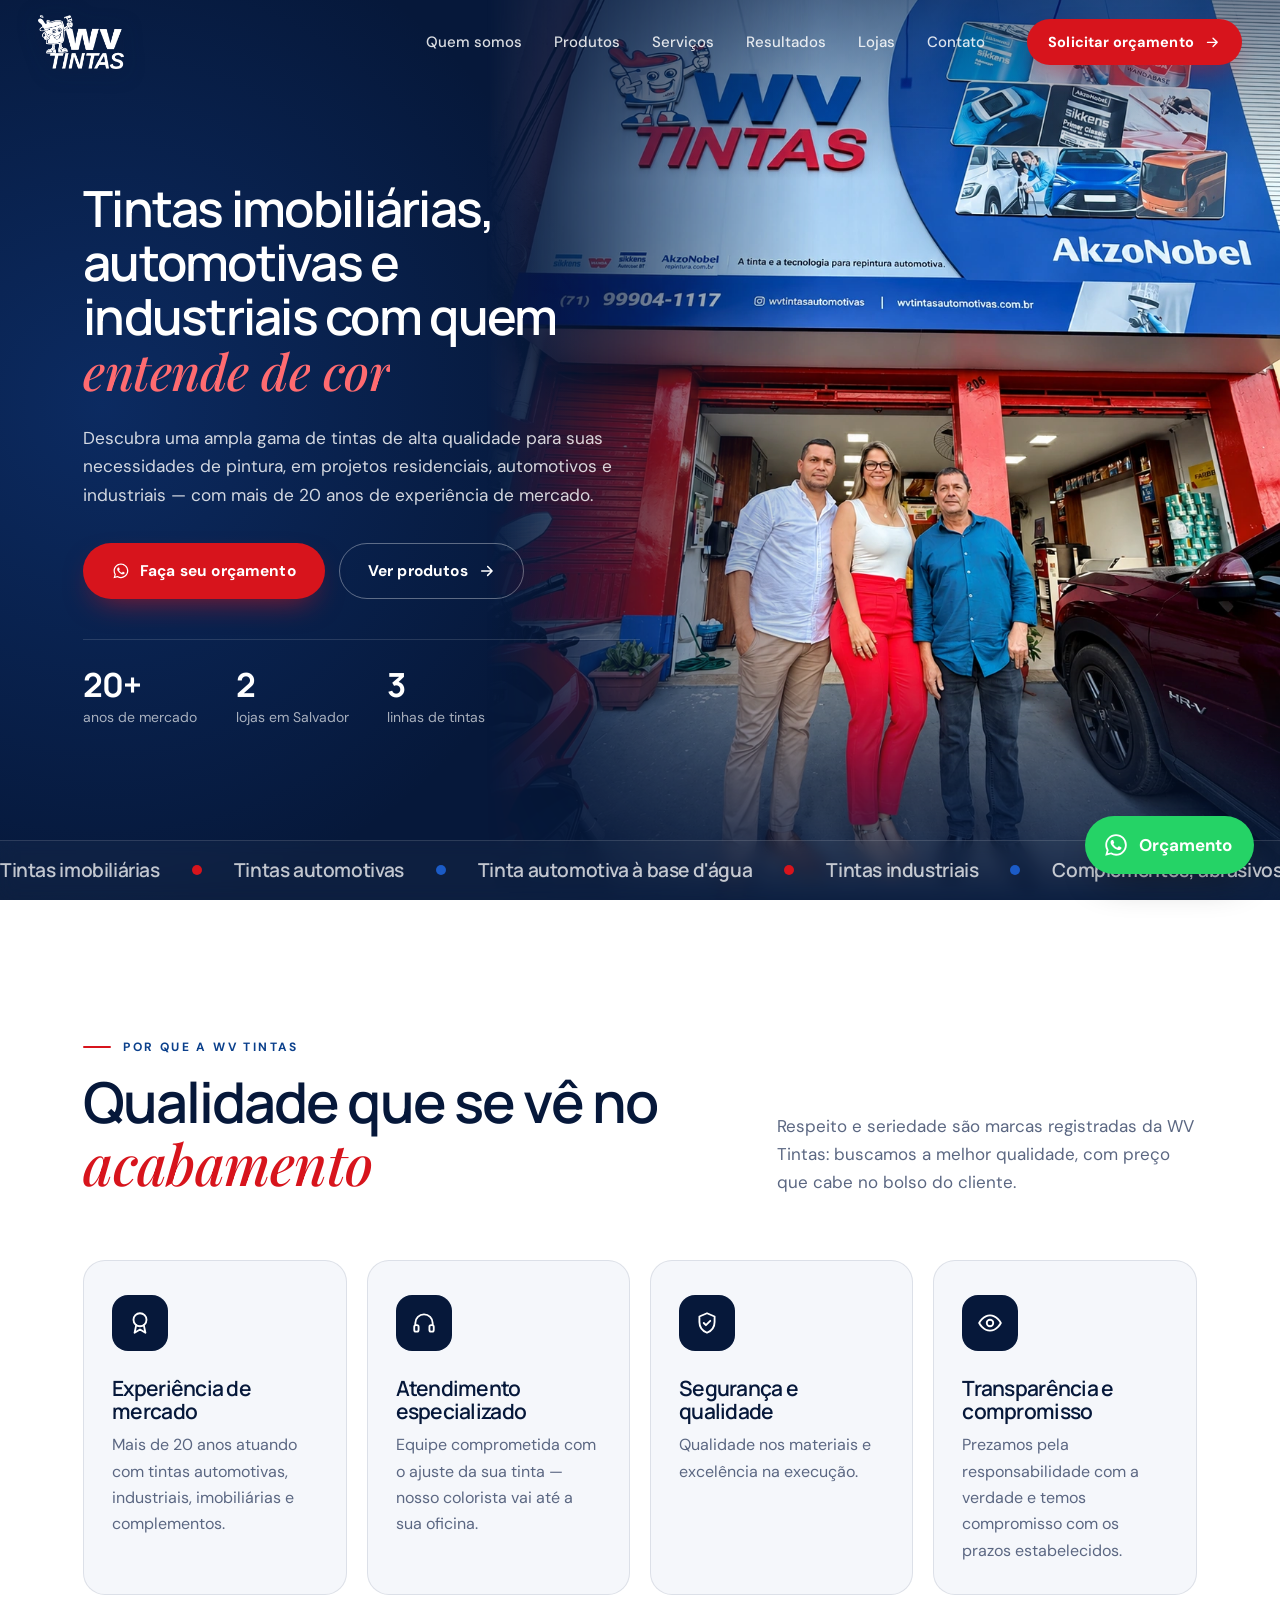
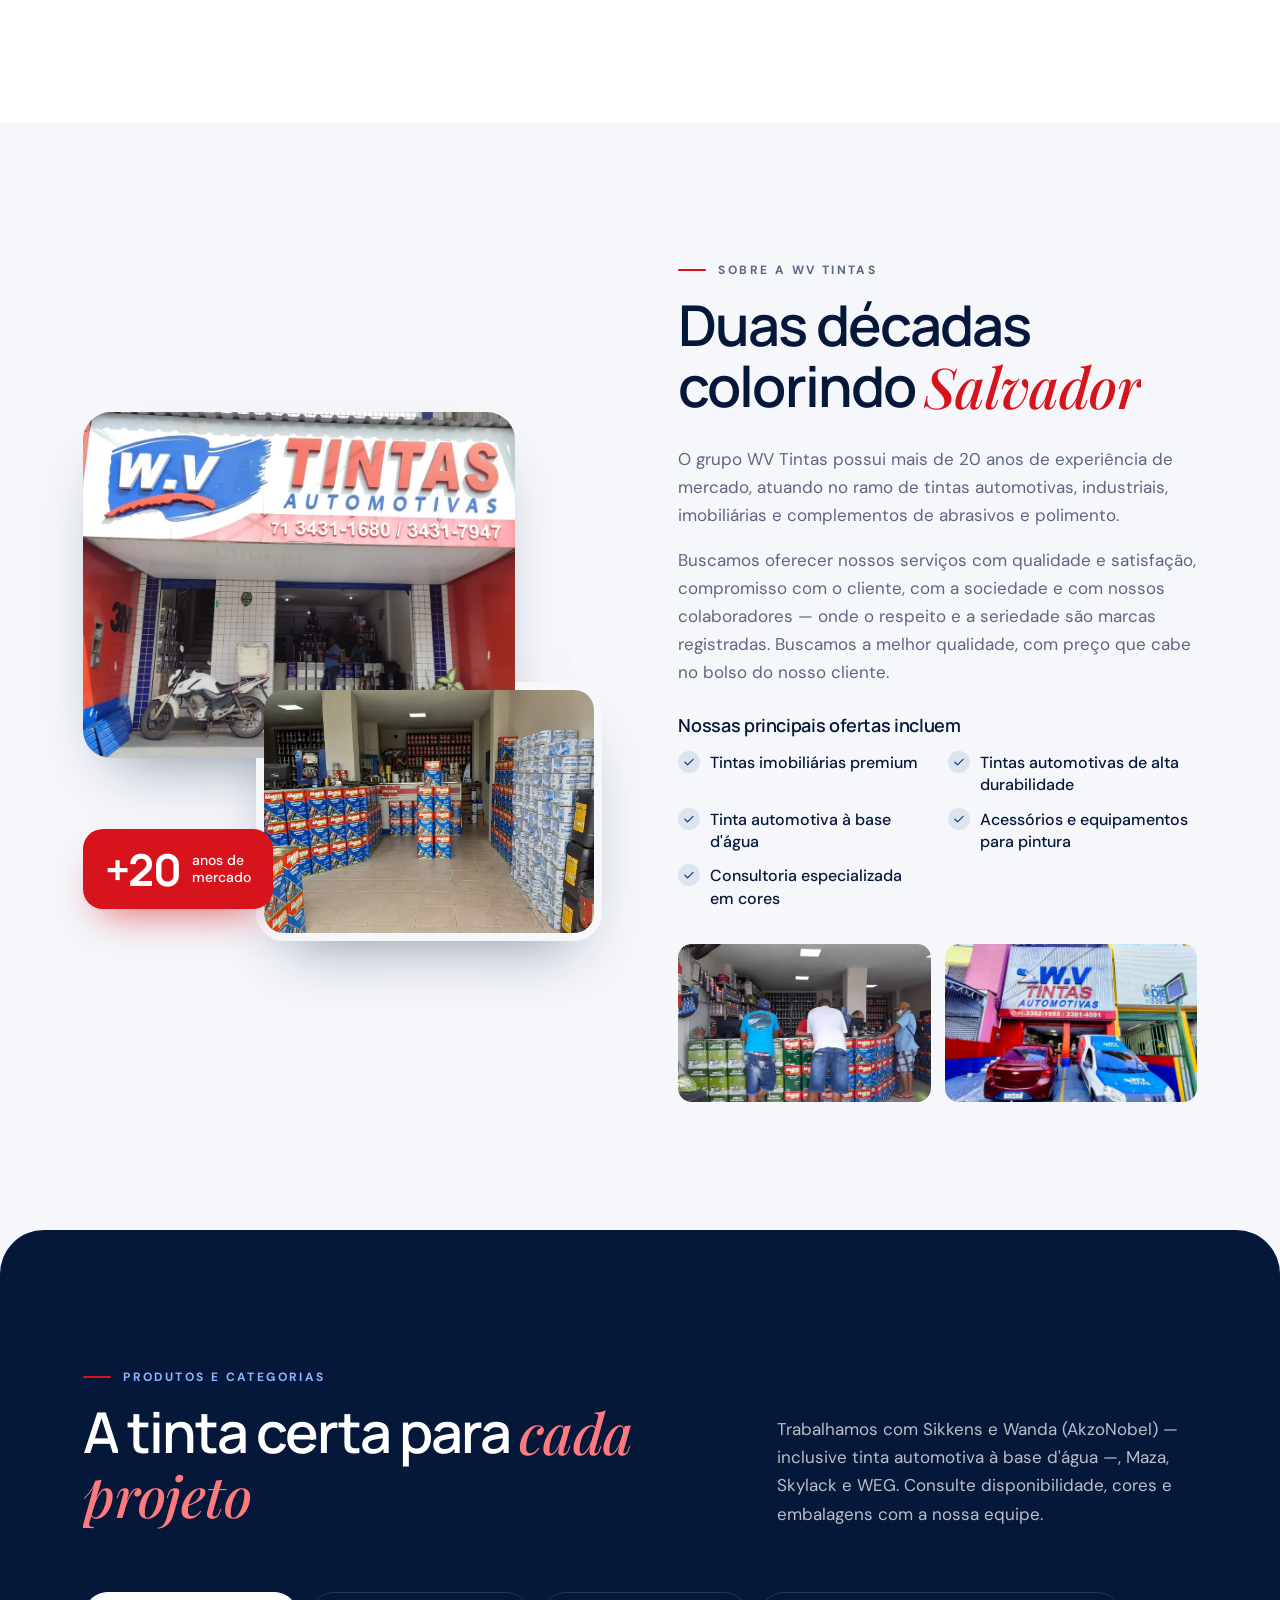
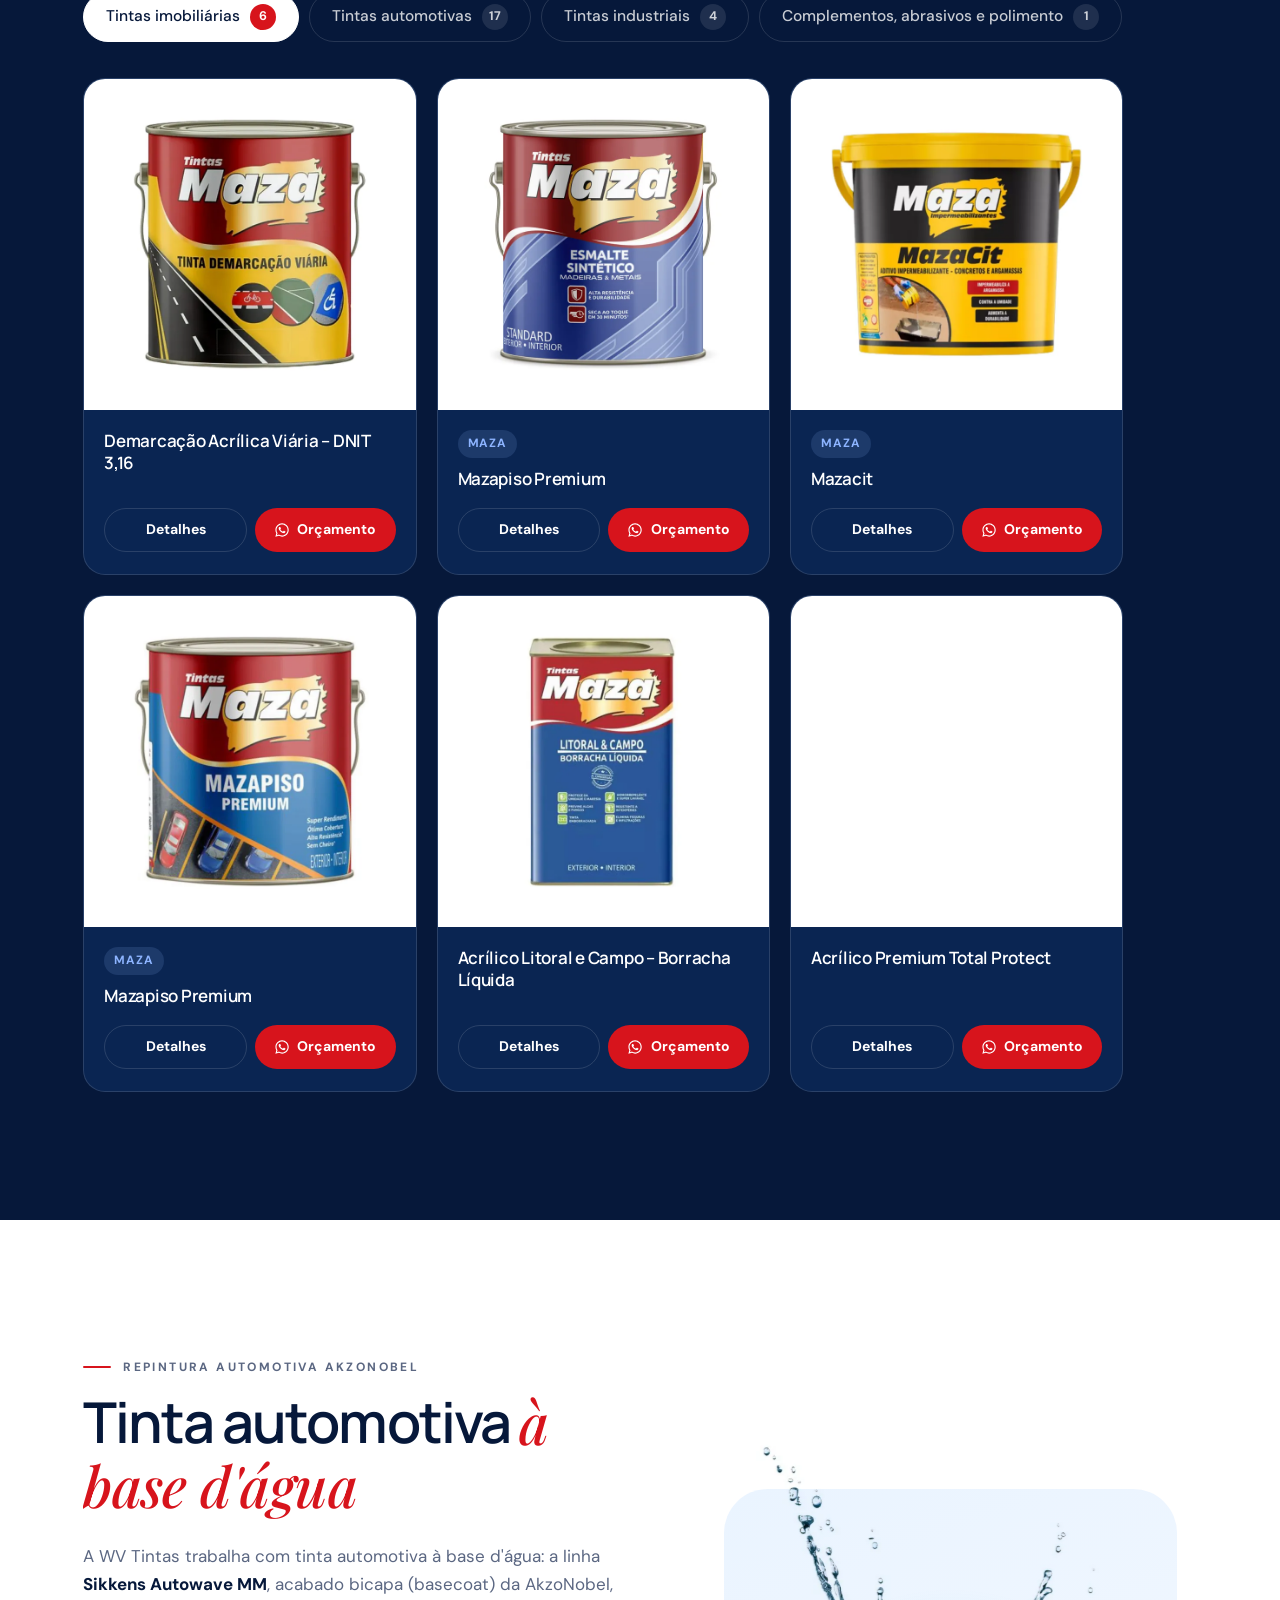
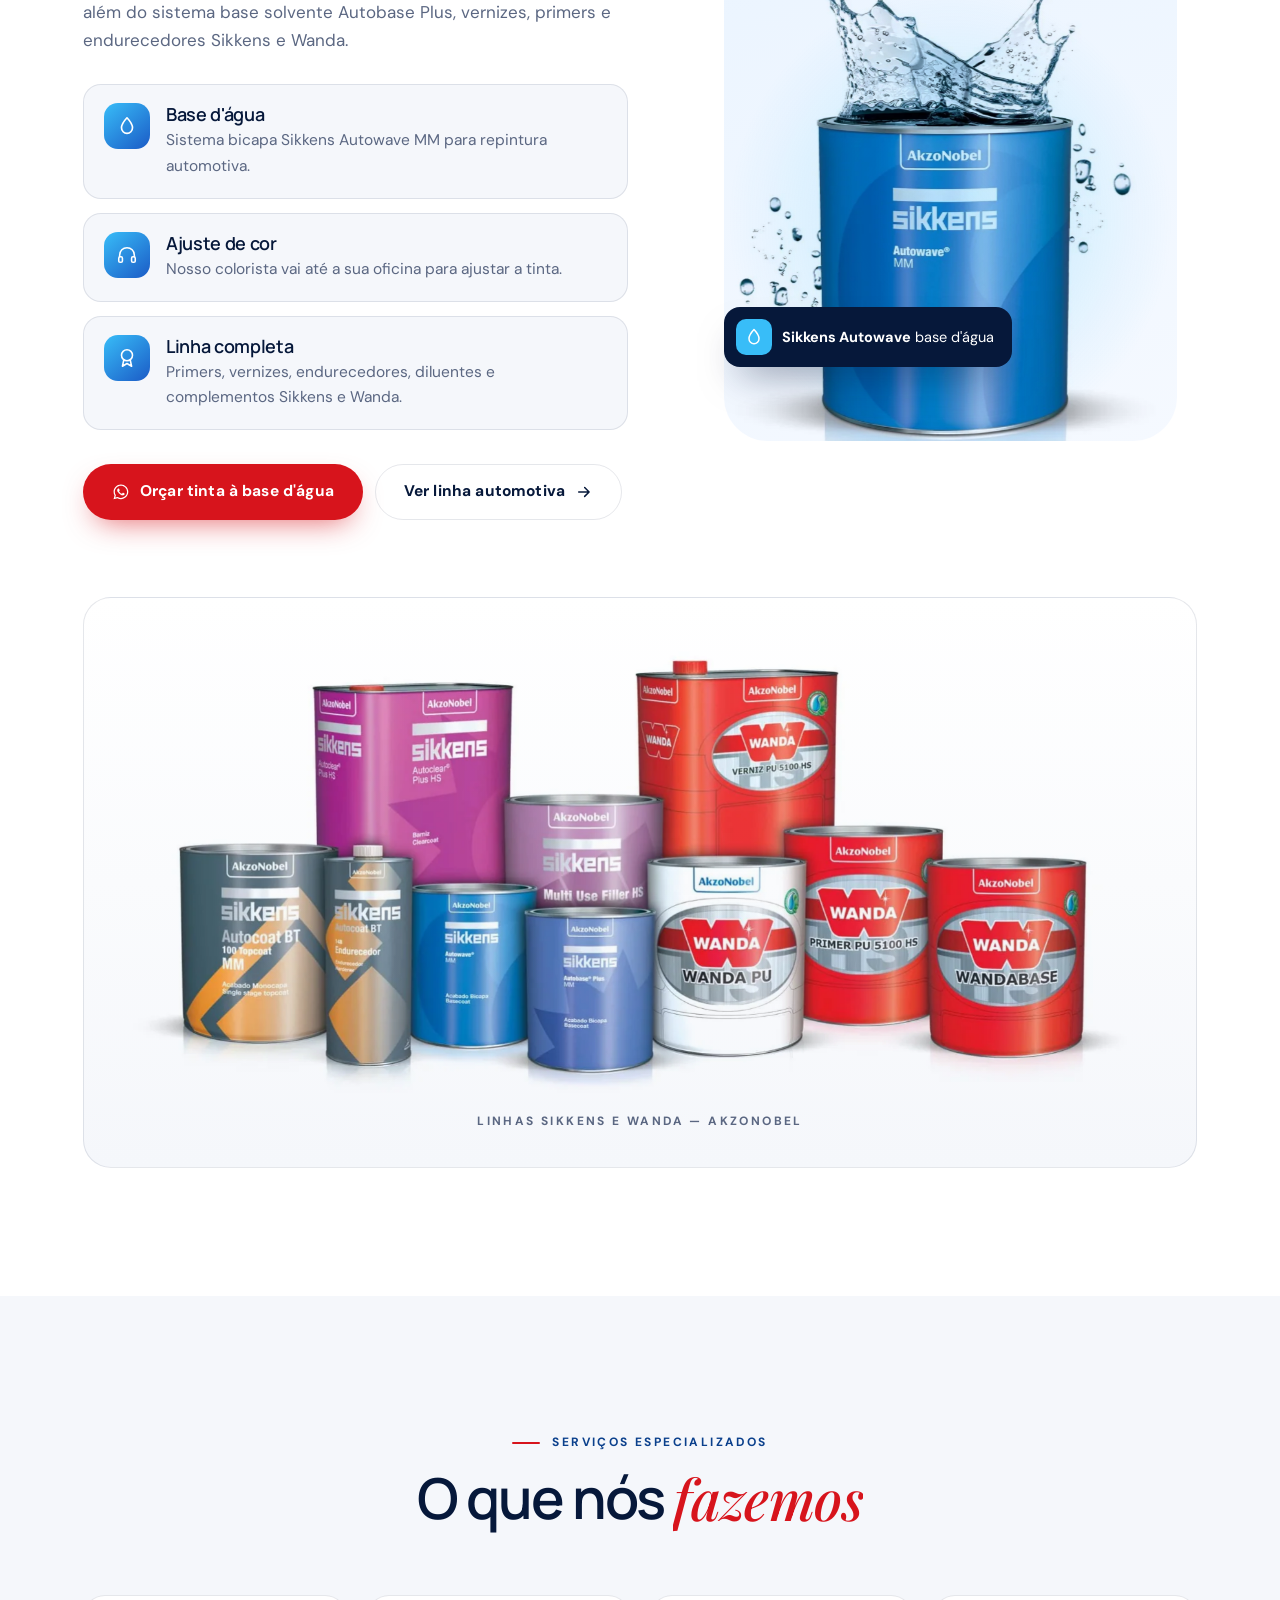
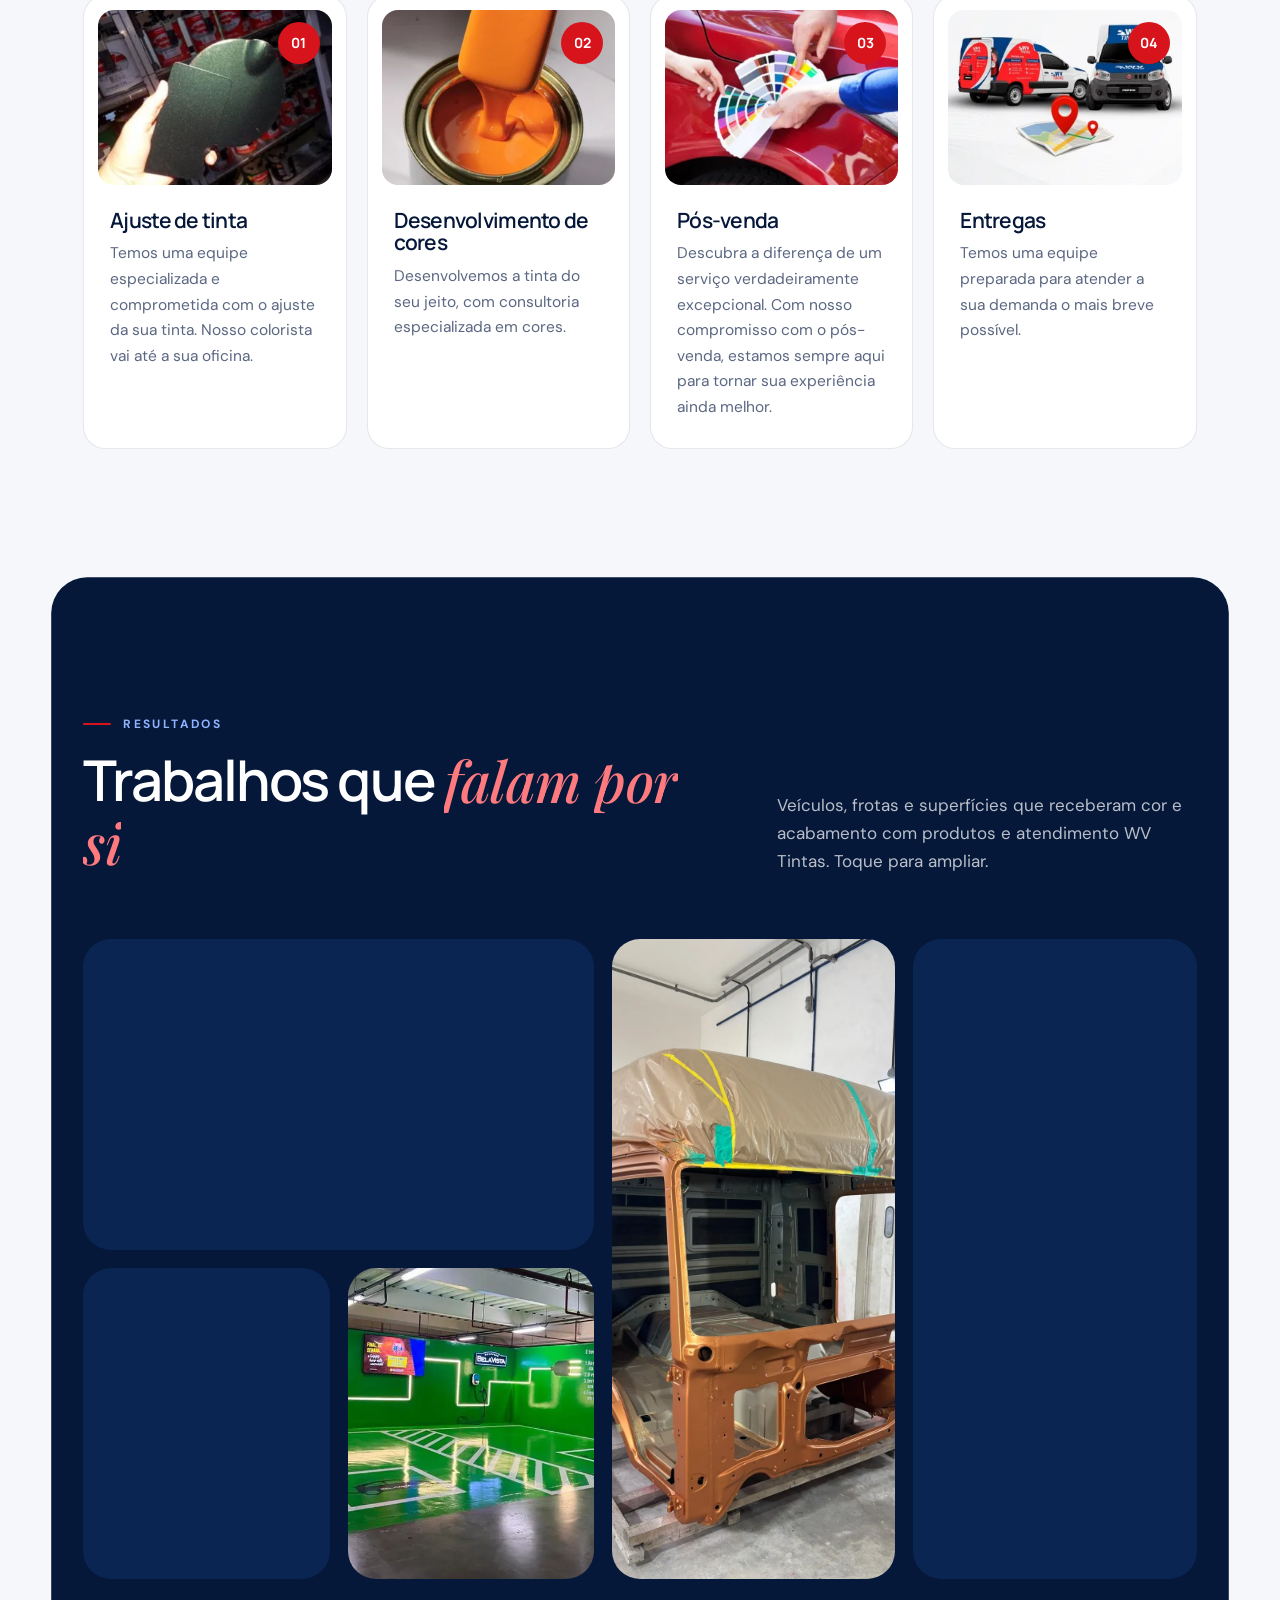
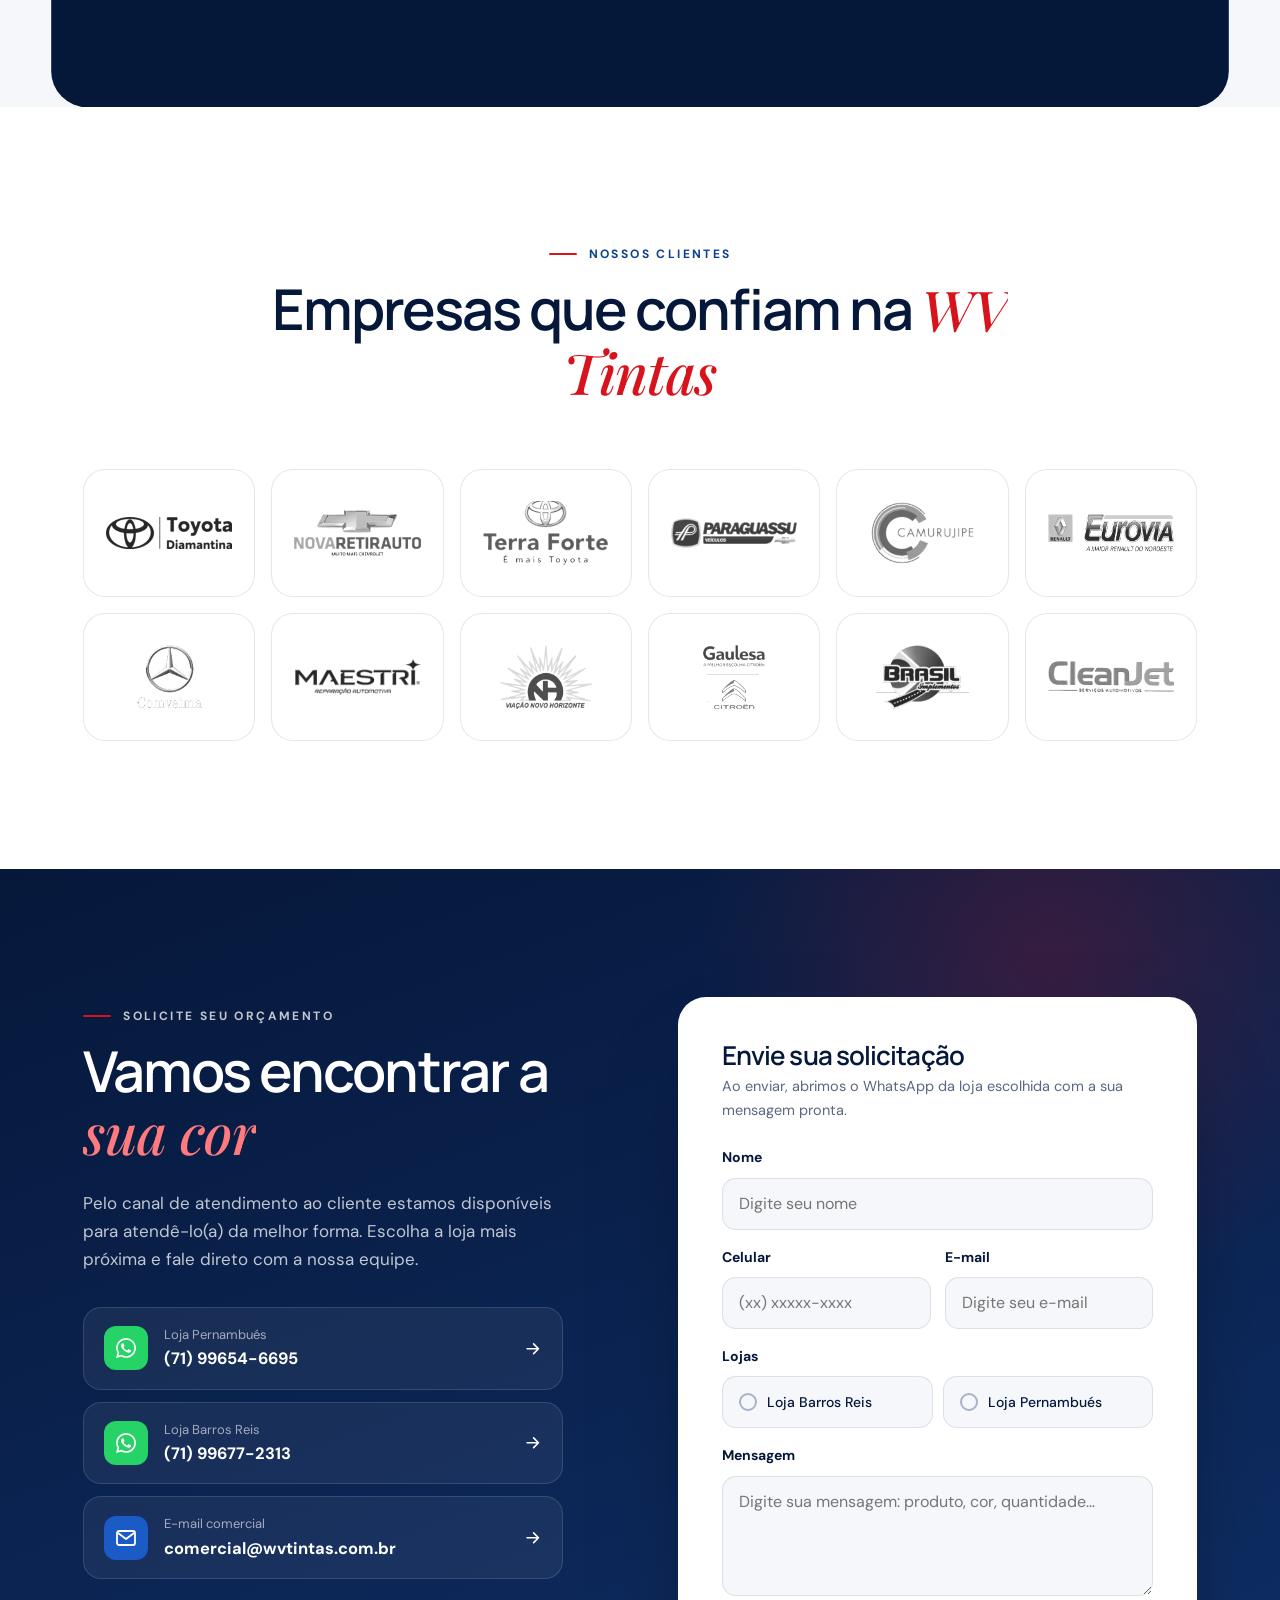
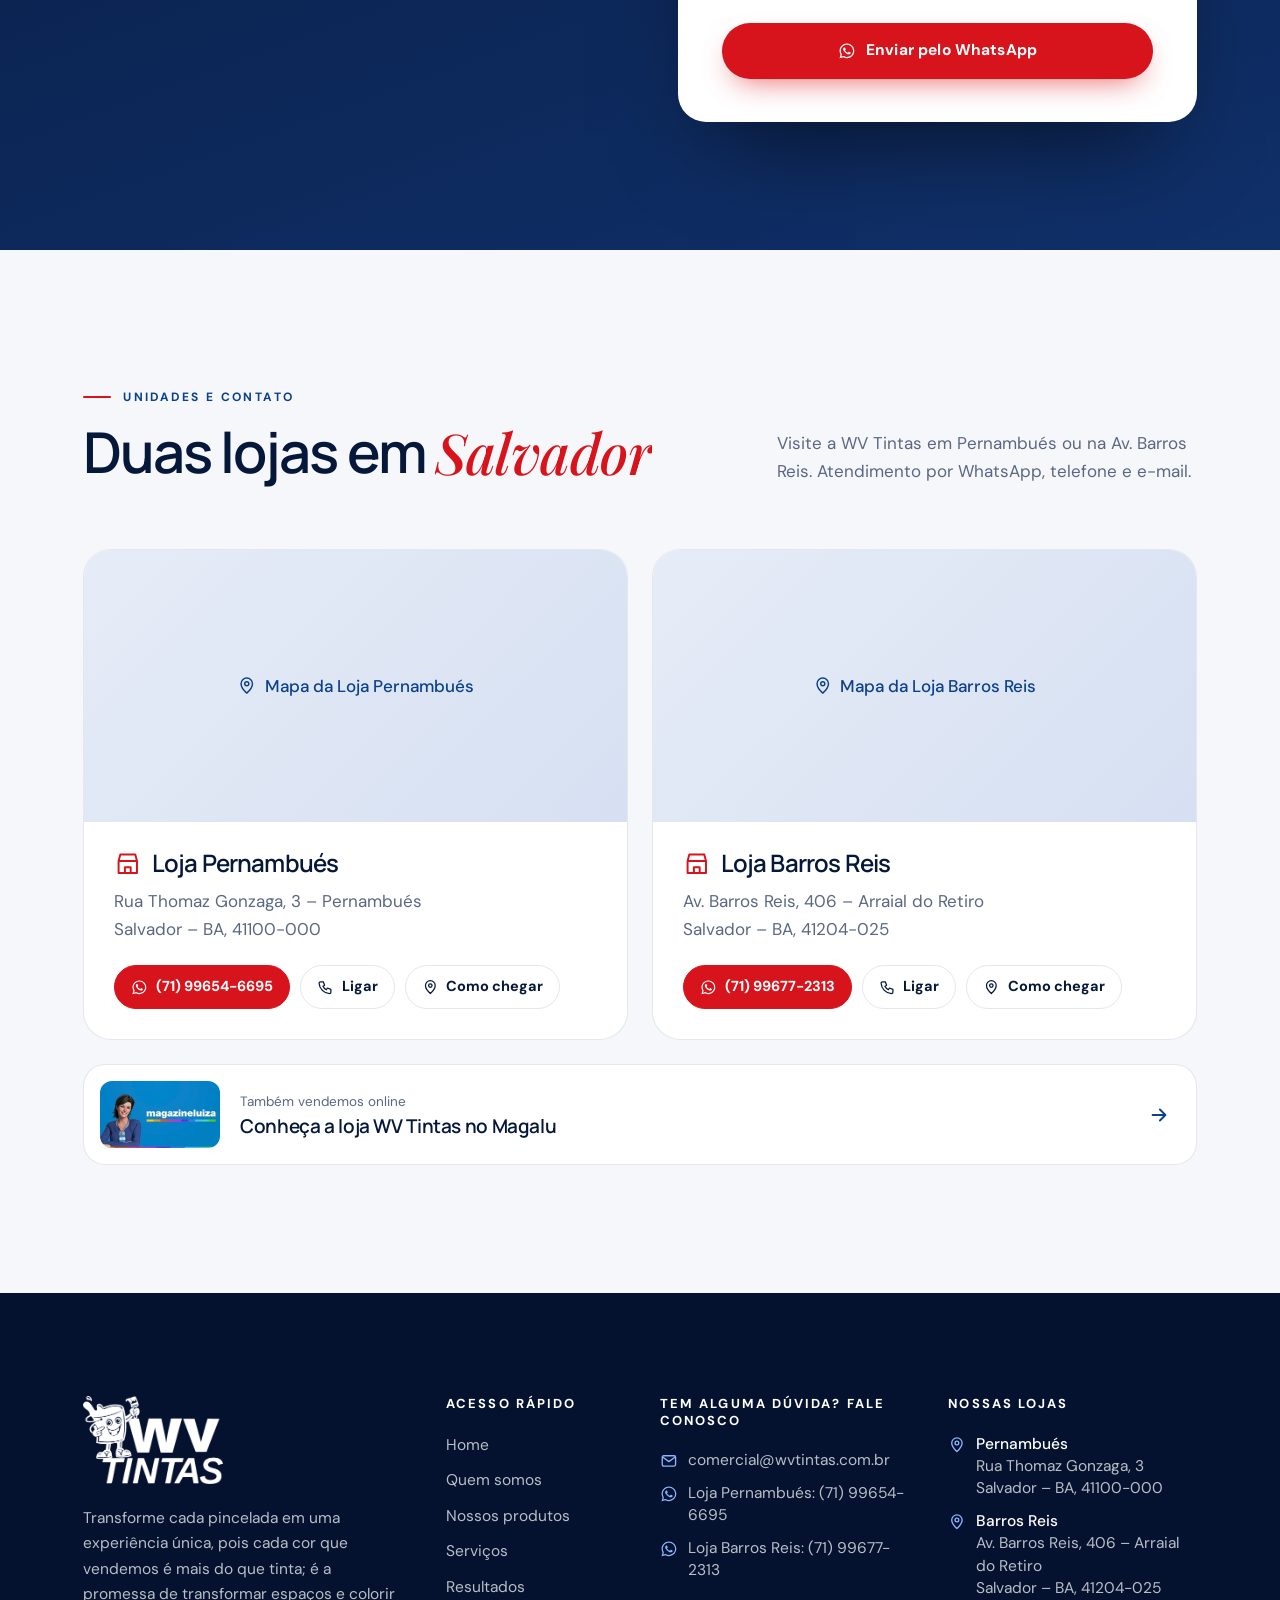
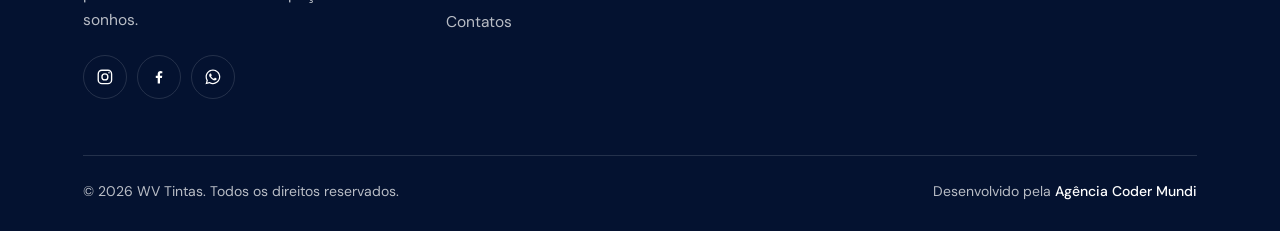
==== commit 4eb3f3c1: "Remove Acabado Bicapa from product names and quote links" ====
--- a/index.html
+++ b/index.html
@@ -293,29 +293,29 @@
   </div>
   <div class="panel" role="tabpanel" id="cat-automotiva" aria-labelledby="tab-automotiva" hidden>
    <ul class="pgrid">
-   <li class="pcard" data-name="Autowave MM – Acabado Bicapa (Basecoat)" data-brand="Sikkens" data-cat="Tinta automotiva" data-tag="À base d&#x27;água" data-img="assets/produtos/sikkens-autowave-mm.webp">
-    <button class="pcard__open" type="button" aria-label="Ver detalhes: Autowave MM – Acabado Bicapa (Basecoat)">
-     <span class="pcard__img"><img src="assets/produtos/sikkens-autowave-mm.webp" width="640" height="640" loading="lazy" decoding="async" alt="Autowave MM – Acabado Bicapa (Basecoat) – Sikkens"></span>
+   <li class="pcard" data-name="Autowave MM (Basecoat)" data-brand="Sikkens" data-cat="Tinta automotiva" data-tag="À base d&#x27;água" data-img="assets/produtos/sikkens-autowave-mm.webp">
+    <button class="pcard__open" type="button" aria-label="Ver detalhes: Autowave MM (Basecoat)">
+     <span class="pcard__img"><img src="assets/produtos/sikkens-autowave-mm.webp" width="640" height="640" loading="lazy" decoding="async" alt="Autowave MM (Basecoat) – Sikkens"></span>
     </button>
     <div class="pcard__body">
      <div class="pcard__chips"><span class="pcard__brand">Sikkens</span><span class="pcard__tag"><svg class="ic"><use href="#i-drop"/></svg>À base d&#x27;água</span></div>
-     <h3>Autowave MM – Acabado Bicapa (Basecoat)</h3>
-     <div class="pcard__ctas">
-      <button class="pcard__more" type="button">Detalhes</button>
-      <a class="pcard__wa" href="https://wa.me/5571996546695?text=Ol%C3%A1%2C%20WV%20Tintas%21%20Gostaria%20de%20um%20or%C3%A7amento%20do%20produto%3A%20Autowave%20MM%20%E2%80%93%20Acabado%20Bicapa%20%28Basecoat%29" target="_blank" rel="noopener"><svg class="ic"><use href="#i-wa"/></svg>Orçamento</a>
-     </div>
-    </div>
-   </li>
-   <li class="pcard" data-name="Autobase Plus MM – Acabado Bicapa (Basecoat)" data-brand="Sikkens" data-cat="Tinta automotiva" data-tag="" data-img="assets/produtos/sikkens-autobase-plus-mm.webp">
-    <button class="pcard__open" type="button" aria-label="Ver detalhes: Autobase Plus MM – Acabado Bicapa (Basecoat)">
-     <span class="pcard__img"><img src="assets/produtos/sikkens-autobase-plus-mm.webp" width="640" height="640" loading="lazy" decoding="async" alt="Autobase Plus MM – Acabado Bicapa (Basecoat) – Sikkens"></span>
+     <h3>Autowave MM (Basecoat)</h3>
+     <div class="pcard__ctas">
+      <button class="pcard__more" type="button">Detalhes</button>
+      <a class="pcard__wa" href="https://wa.me/5571996546695?text=Ol%C3%A1%2C%20WV%20Tintas%21%20Gostaria%20de%20um%20or%C3%A7amento%20do%20produto%3A%20Autowave%20MM%20%28Basecoat%29" target="_blank" rel="noopener"><svg class="ic"><use href="#i-wa"/></svg>Orçamento</a>
+     </div>
+    </div>
+   </li>
+   <li class="pcard" data-name="Autobase Plus MM (Basecoat)" data-brand="Sikkens" data-cat="Tinta automotiva" data-tag="" data-img="assets/produtos/sikkens-autobase-plus-mm.webp">
+    <button class="pcard__open" type="button" aria-label="Ver detalhes: Autobase Plus MM (Basecoat)">
+     <span class="pcard__img"><img src="assets/produtos/sikkens-autobase-plus-mm.webp" width="640" height="640" loading="lazy" decoding="async" alt="Autobase Plus MM (Basecoat) – Sikkens"></span>
     </button>
     <div class="pcard__body">
      <div class="pcard__chips"><span class="pcard__brand">Sikkens</span></div>
-     <h3>Autobase Plus MM – Acabado Bicapa (Basecoat)</h3>
-     <div class="pcard__ctas">
-      <button class="pcard__more" type="button">Detalhes</button>
-      <a class="pcard__wa" href="https://wa.me/5571996546695?text=Ol%C3%A1%2C%20WV%20Tintas%21%20Gostaria%20de%20um%20or%C3%A7amento%20do%20produto%3A%20Autobase%20Plus%20MM%20%E2%80%93%20Acabado%20Bicapa%20%28Basecoat%29" target="_blank" rel="noopener"><svg class="ic"><use href="#i-wa"/></svg>Orçamento</a>
+     <h3>Autobase Plus MM (Basecoat)</h3>
+     <div class="pcard__ctas">
+      <button class="pcard__more" type="button">Detalhes</button>
+      <a class="pcard__wa" href="https://wa.me/5571996546695?text=Ol%C3%A1%2C%20WV%20Tintas%21%20Gostaria%20de%20um%20or%C3%A7amento%20do%20produto%3A%20Autobase%20Plus%20MM%20%28Basecoat%29" target="_blank" rel="noopener"><svg class="ic"><use href="#i-wa"/></svg>Orçamento</a>
      </div>
     </div>
    </li>
@@ -397,16 +397,16 @@
      </div>
     </div>
    </li>
-   <li class="pcard is-extra" data-name="Base Poliéster Padrão Original – Acabado Bicapa" data-brand="Wanda" data-cat="Tinta automotiva" data-tag="" data-img="assets/produtos/wanda-base-poliester-padrao-original.webp">
-    <button class="pcard__open" type="button" aria-label="Ver detalhes: Base Poliéster Padrão Original – Acabado Bicapa">
-     <span class="pcard__img"><img src="assets/produtos/wanda-base-poliester-padrao-original.webp" width="640" height="640" loading="lazy" decoding="async" alt="Base Poliéster Padrão Original – Acabado Bicapa – Wanda"></span>
+   <li class="pcard is-extra" data-name="Base Poliéster Padrão Original" data-brand="Wanda" data-cat="Tinta automotiva" data-tag="" data-img="assets/produtos/wanda-base-poliester-padrao-original.webp">
+    <button class="pcard__open" type="button" aria-label="Ver detalhes: Base Poliéster Padrão Original">
+     <span class="pcard__img"><img src="assets/produtos/wanda-base-poliester-padrao-original.webp" width="640" height="640" loading="lazy" decoding="async" alt="Base Poliéster Padrão Original – Wanda"></span>
     </button>
     <div class="pcard__body">
      <div class="pcard__chips"><span class="pcard__brand">Wanda</span></div>
-     <h3>Base Poliéster Padrão Original – Acabado Bicapa</h3>
-     <div class="pcard__ctas">
-      <button class="pcard__more" type="button">Detalhes</button>
-      <a class="pcard__wa" href="https://wa.me/5571996546695?text=Ol%C3%A1%2C%20WV%20Tintas%21%20Gostaria%20de%20um%20or%C3%A7amento%20do%20produto%3A%20Base%20Poli%C3%A9ster%20Padr%C3%A3o%20Original%20%E2%80%93%20Acabado%20Bicapa" target="_blank" rel="noopener"><svg class="ic"><use href="#i-wa"/></svg>Orçamento</a>
+     <h3>Base Poliéster Padrão Original</h3>
+     <div class="pcard__ctas">
+      <button class="pcard__more" type="button">Detalhes</button>
+      <a class="pcard__wa" href="https://wa.me/5571996546695?text=Ol%C3%A1%2C%20WV%20Tintas%21%20Gostaria%20de%20um%20or%C3%A7amento%20do%20produto%3A%20Base%20Poli%C3%A9ster%20Padr%C3%A3o%20Original" target="_blank" rel="noopener"><svg class="ic"><use href="#i-wa"/></svg>Orçamento</a>
      </div>
     </div>
    </li>
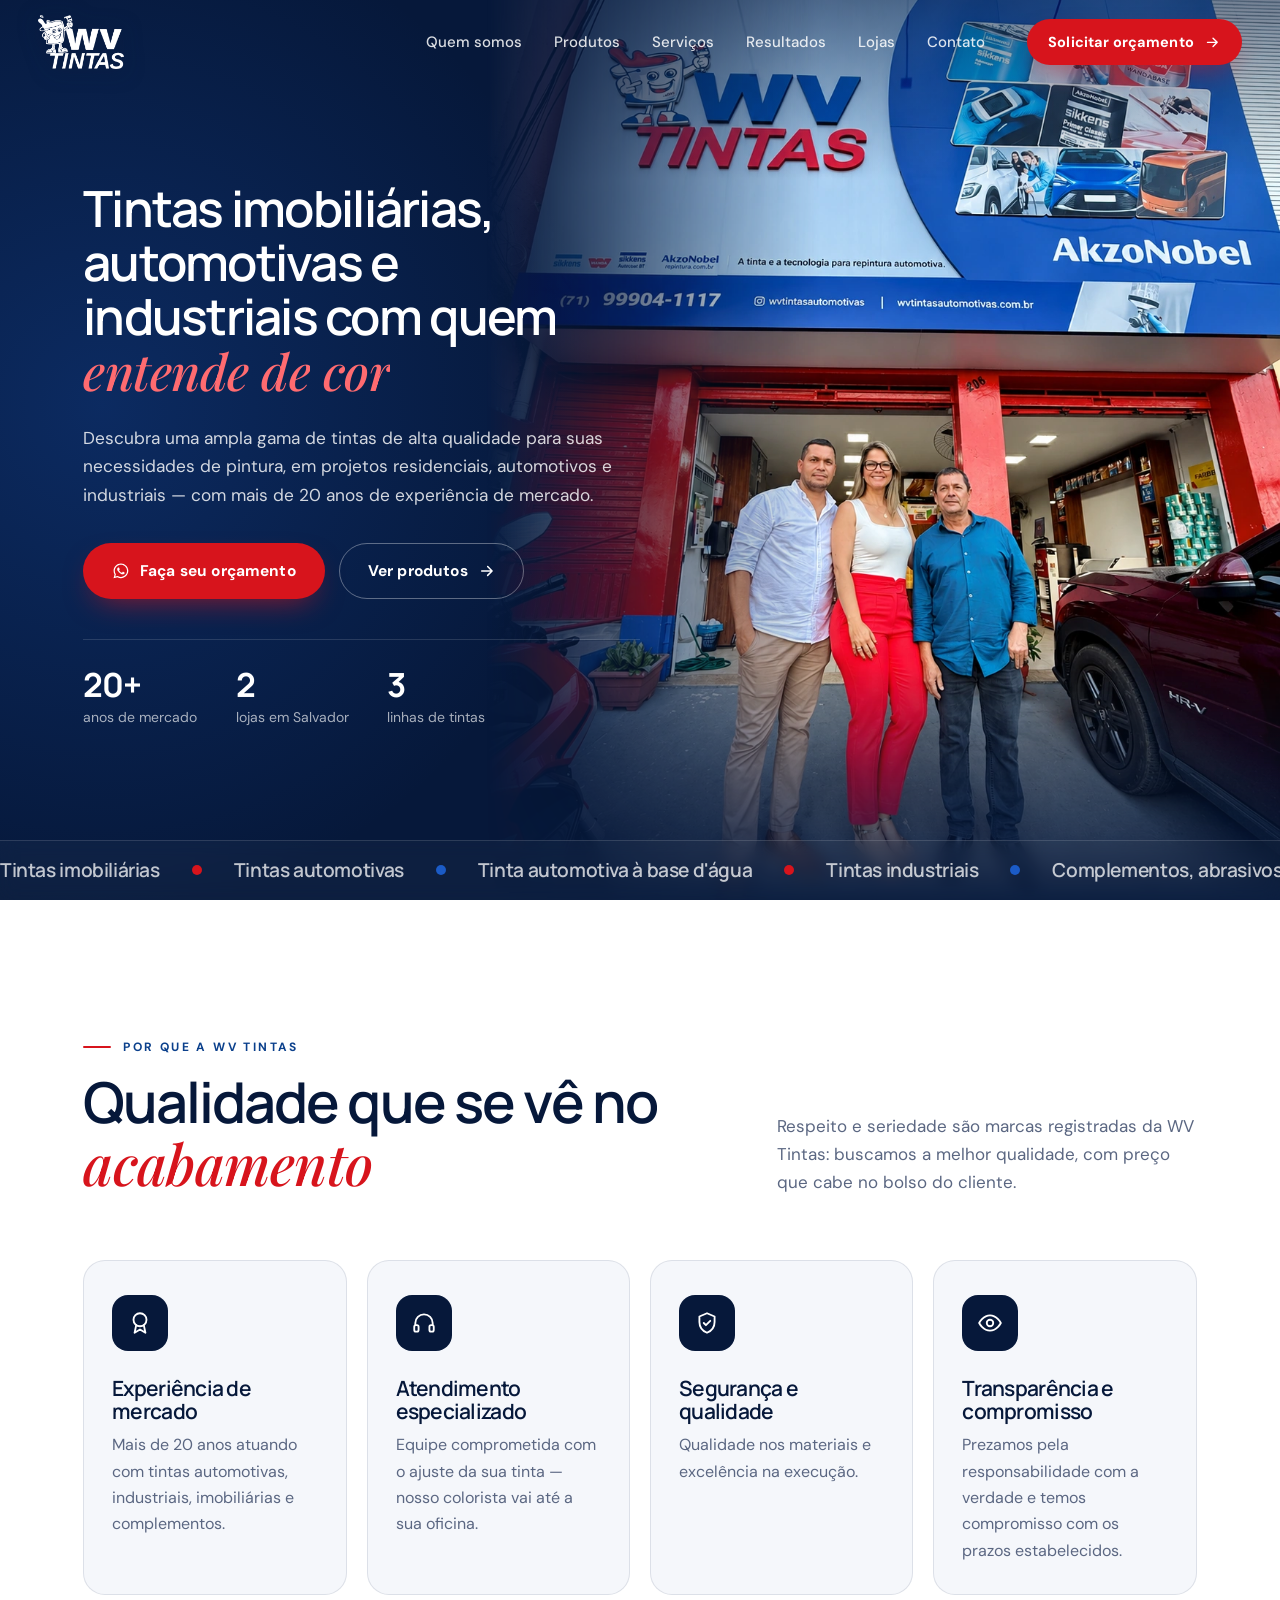
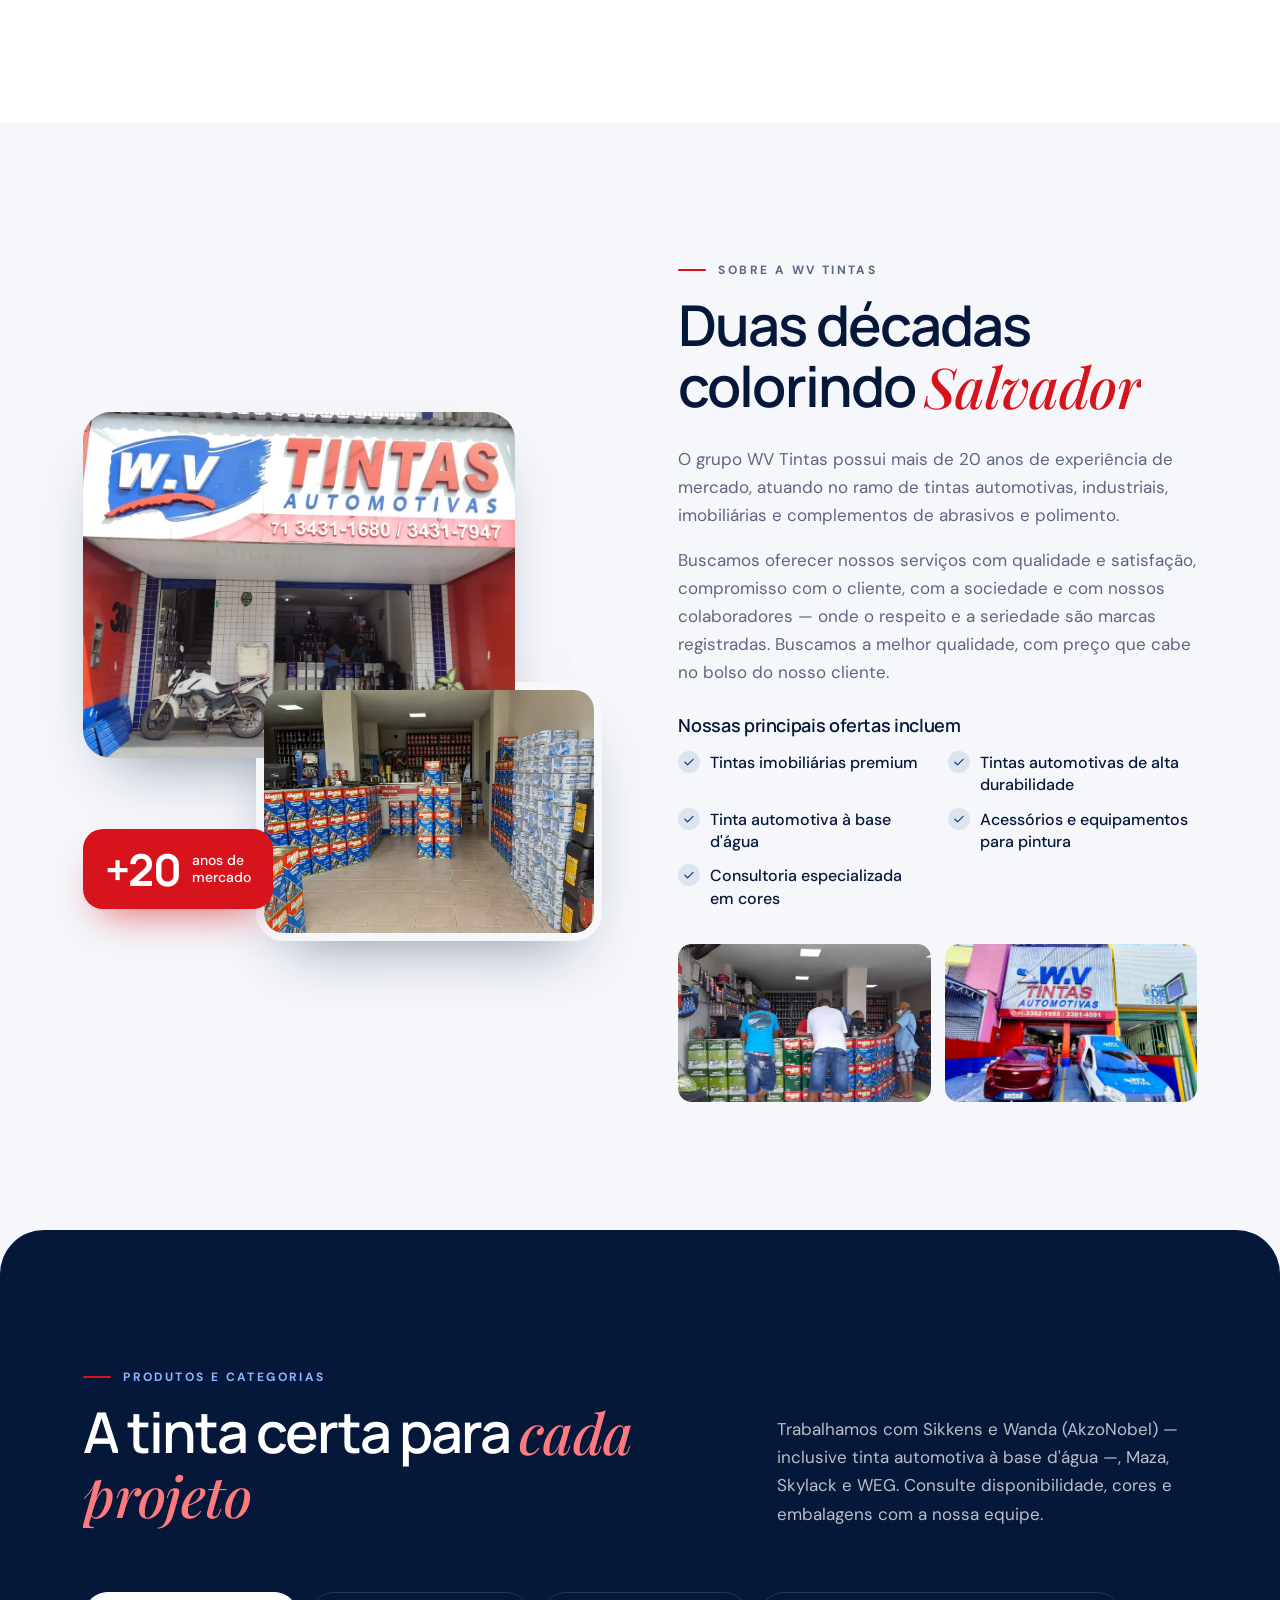
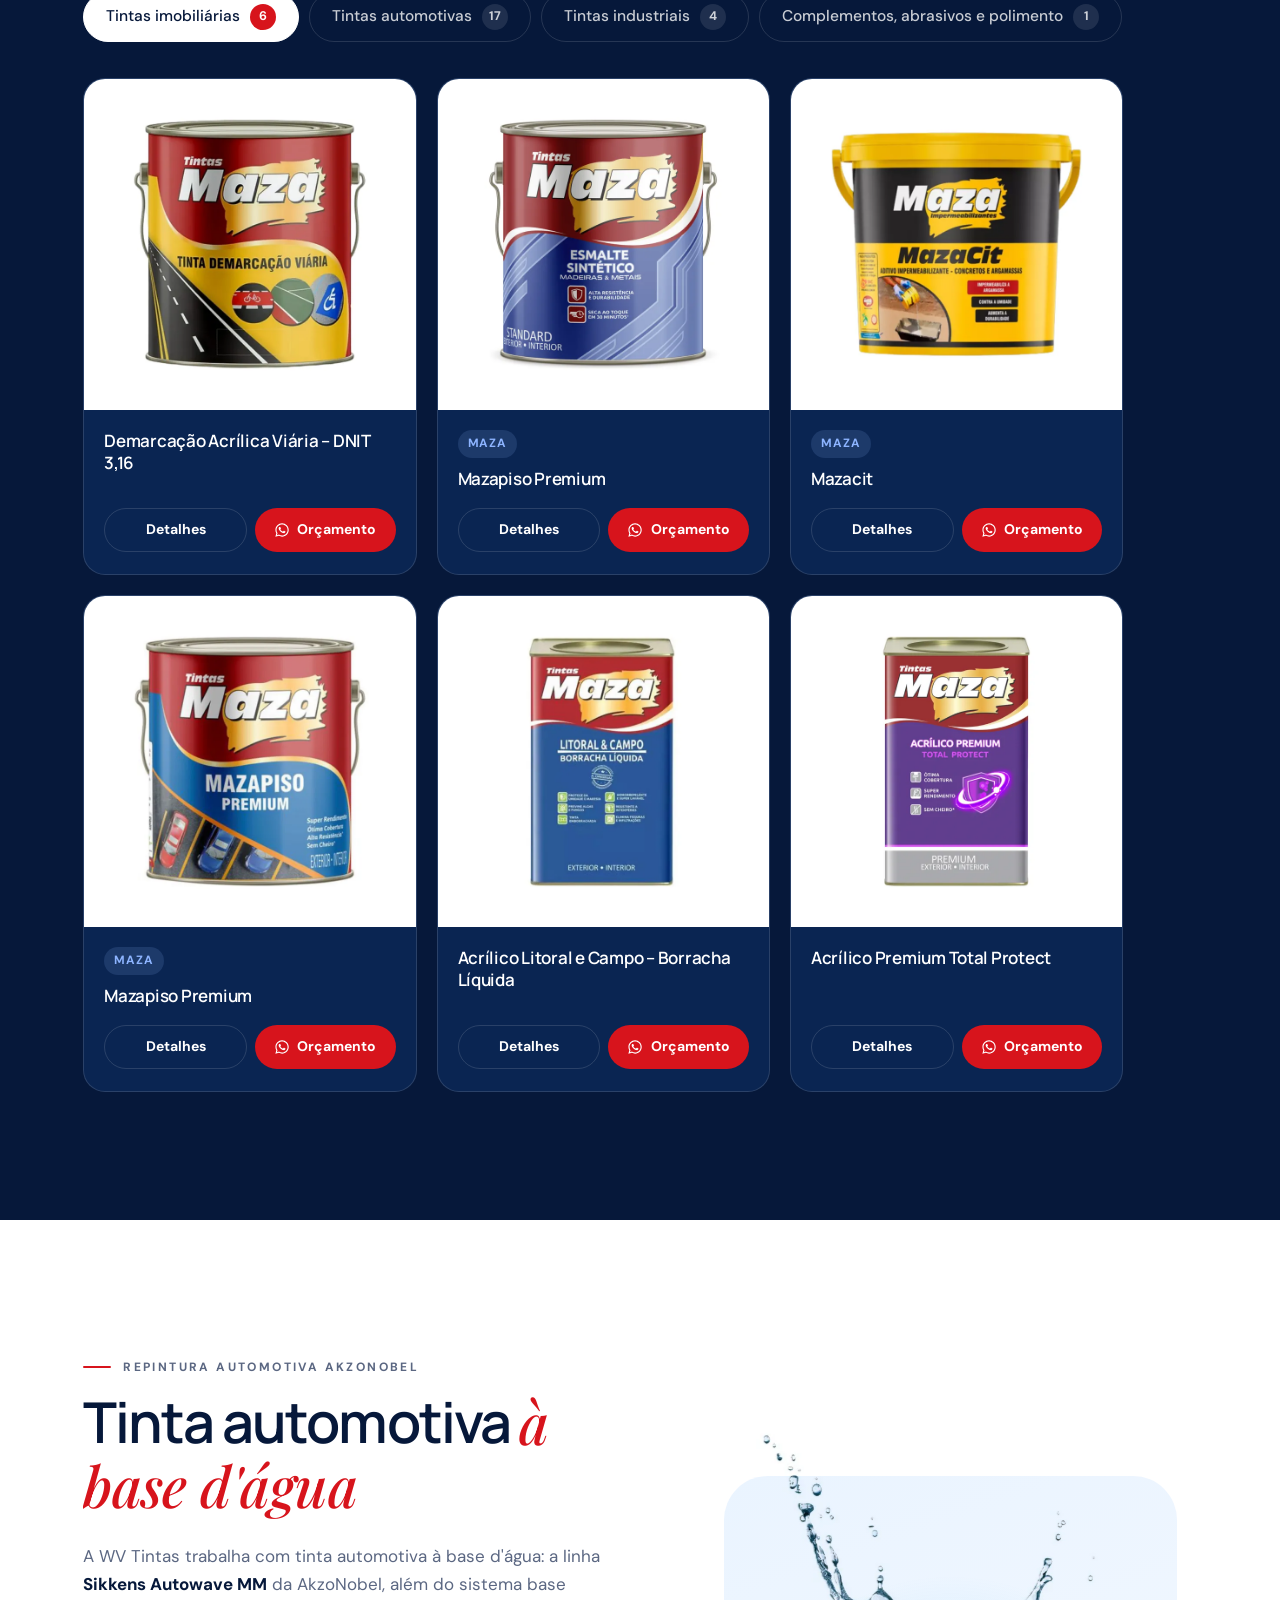
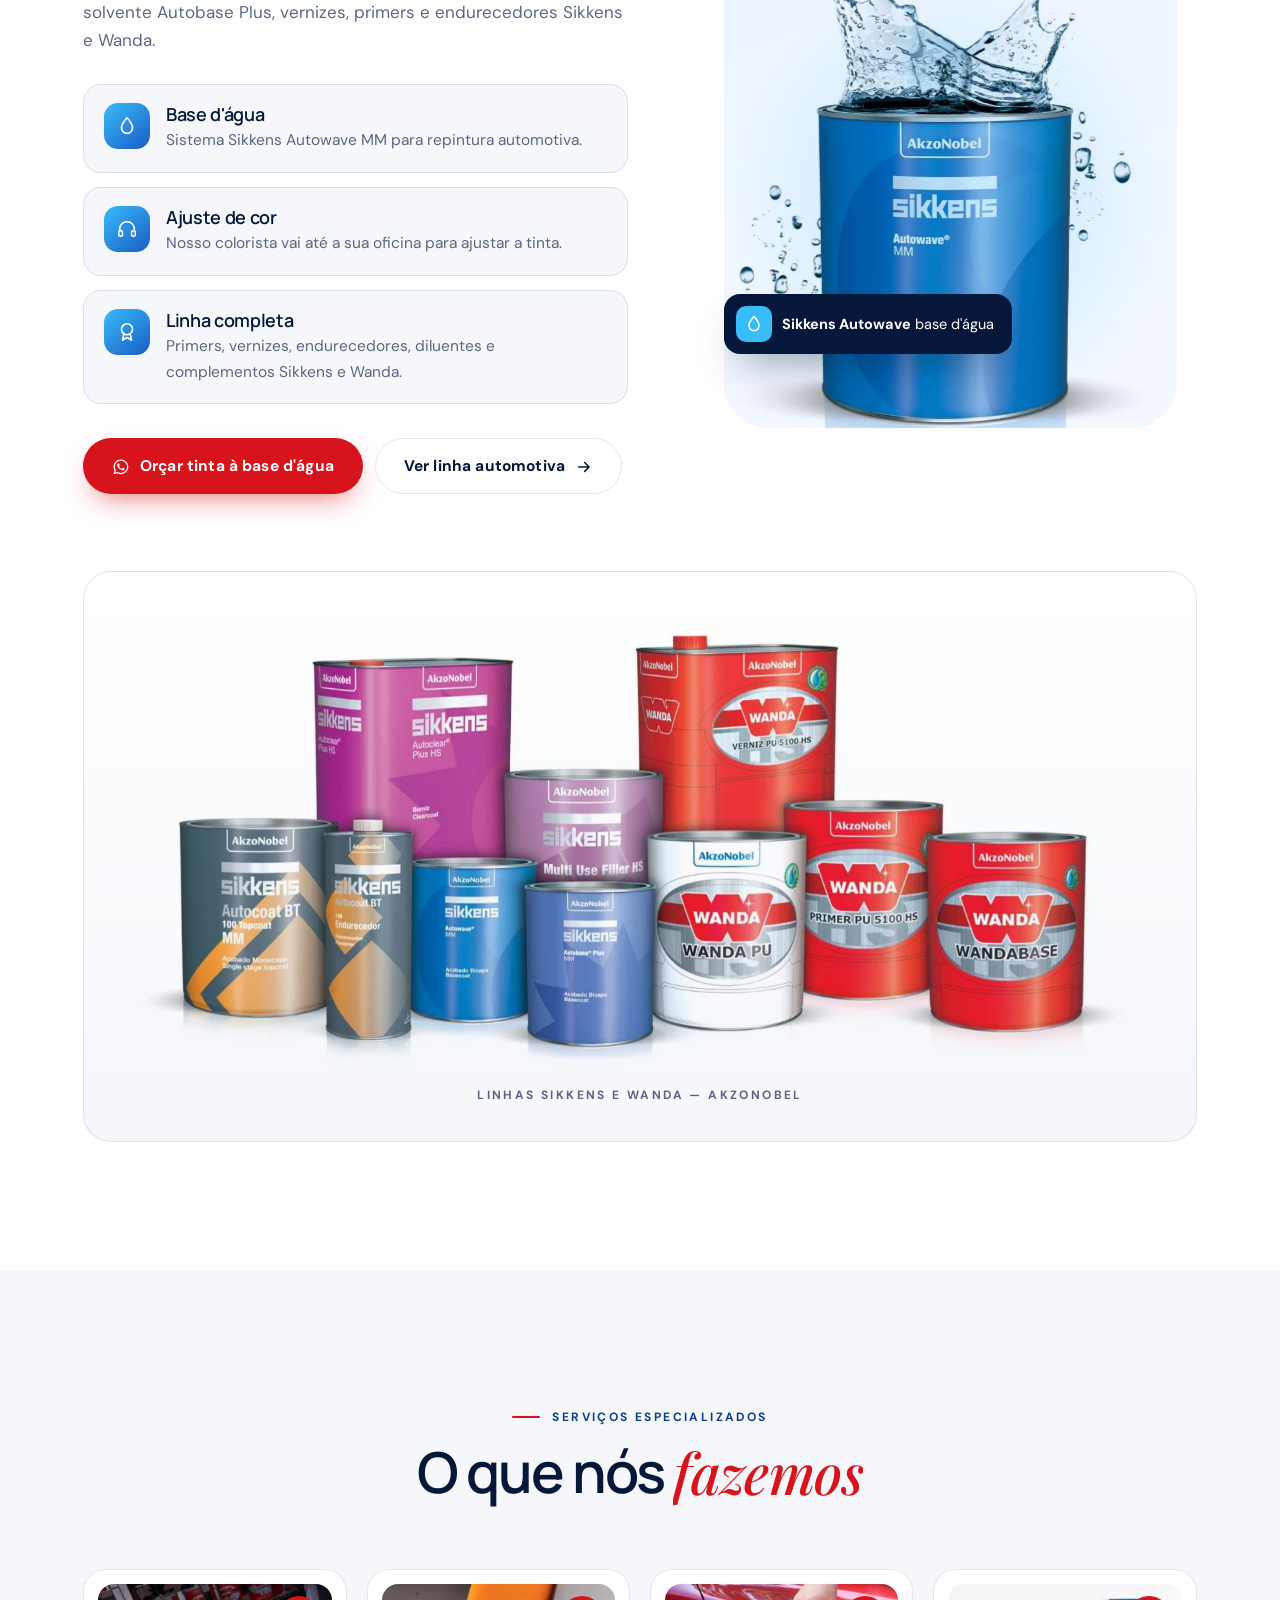
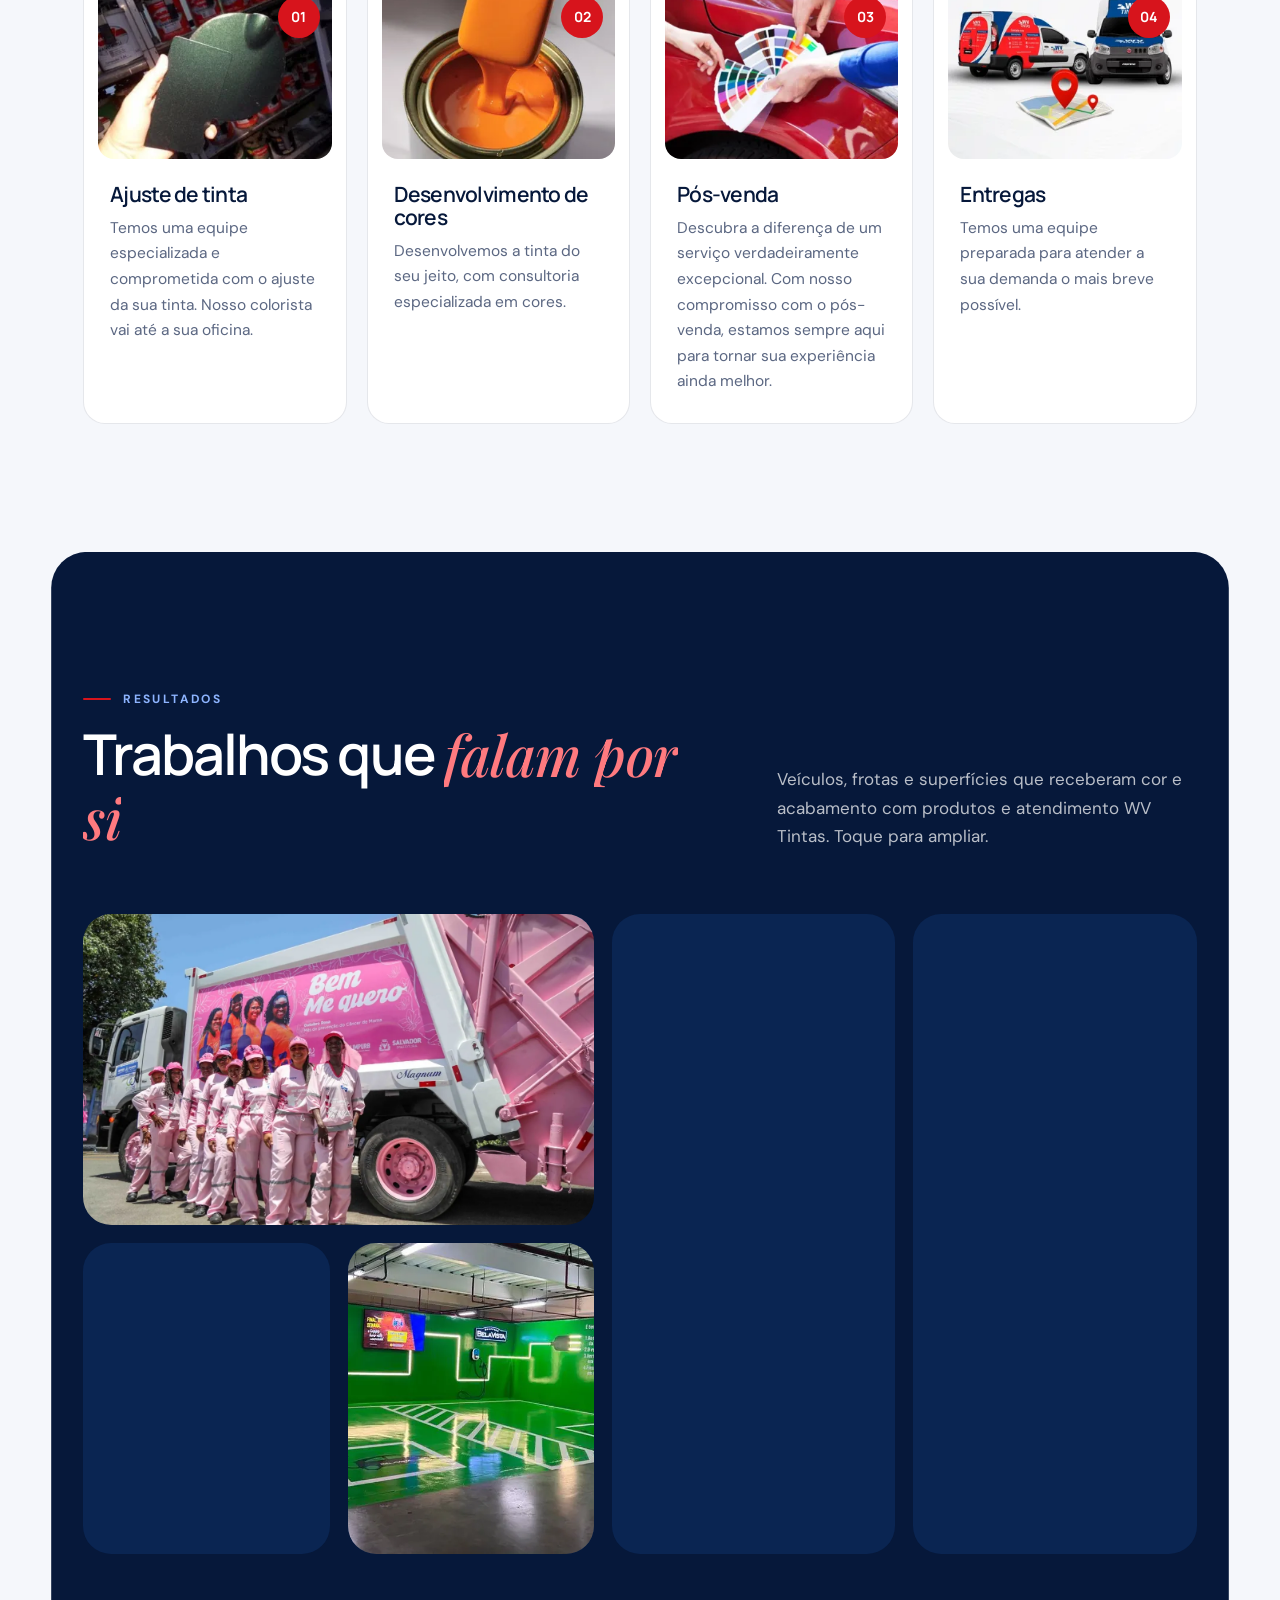
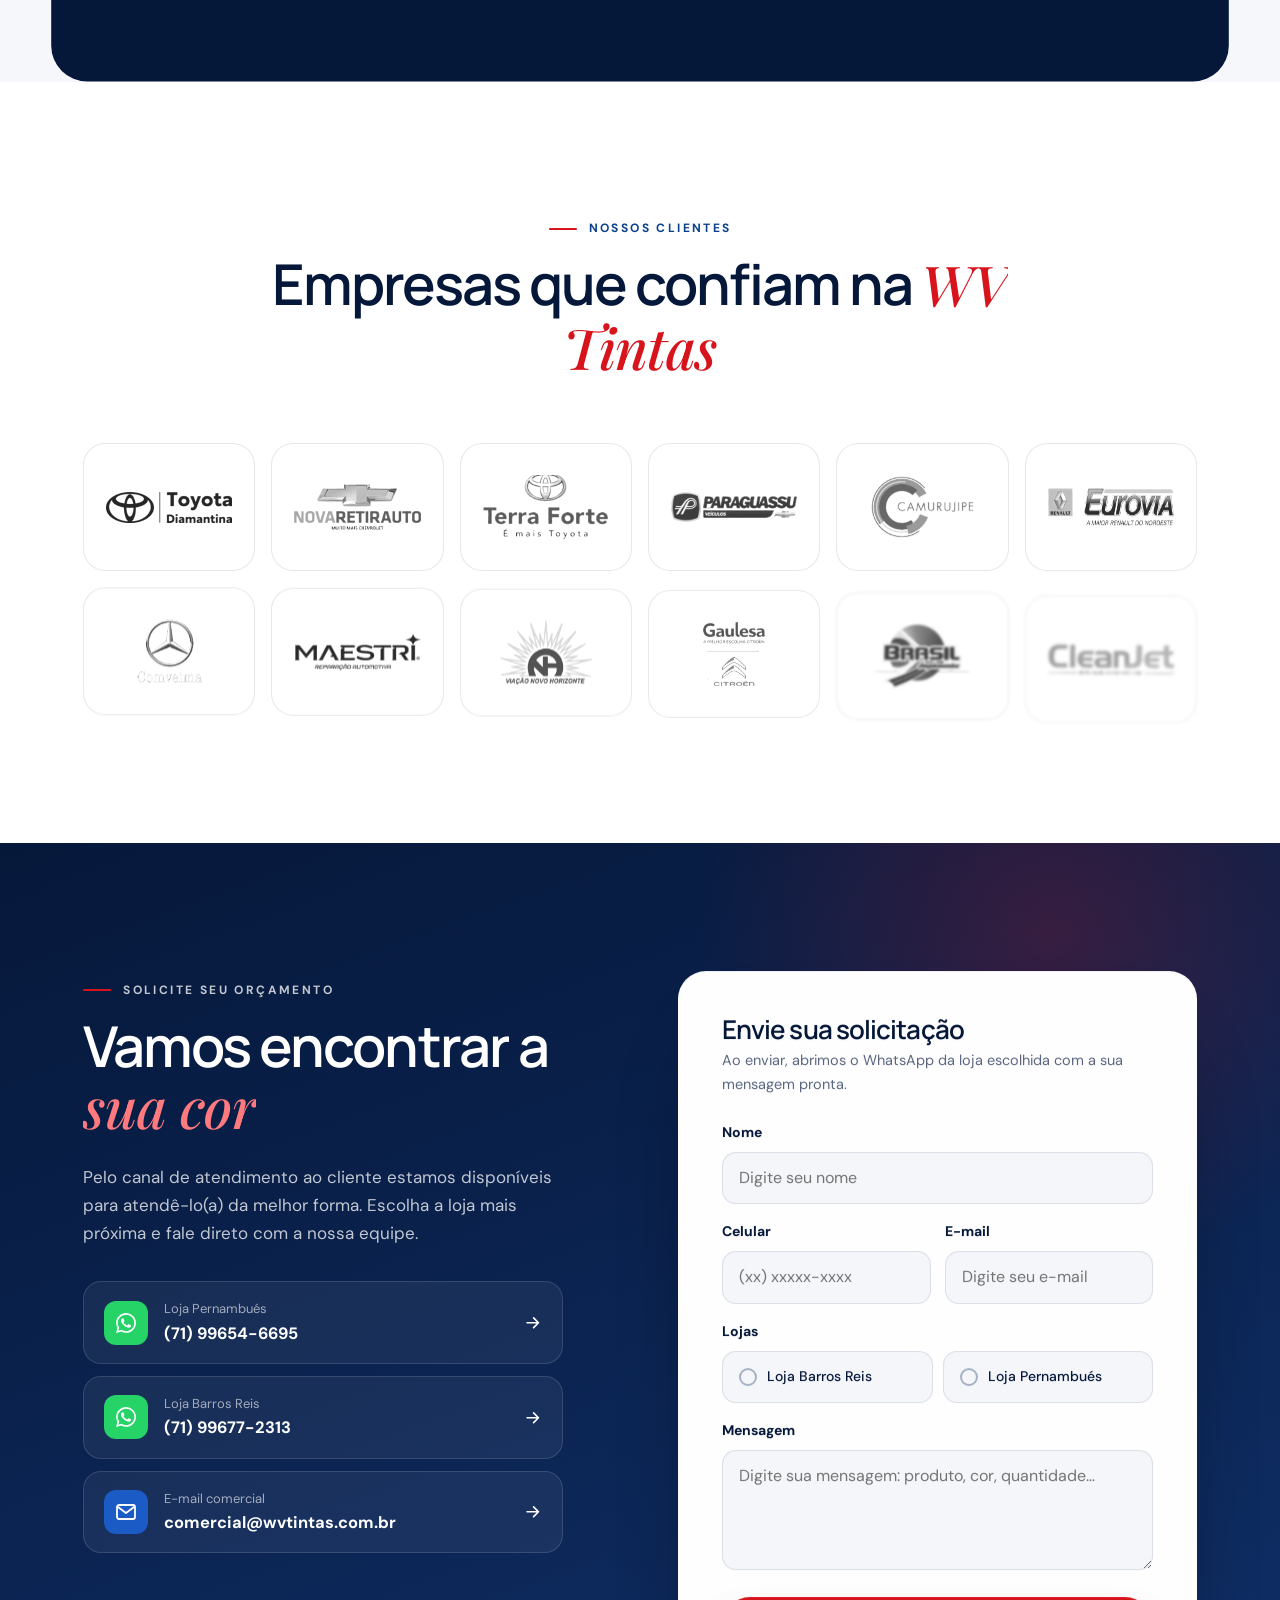
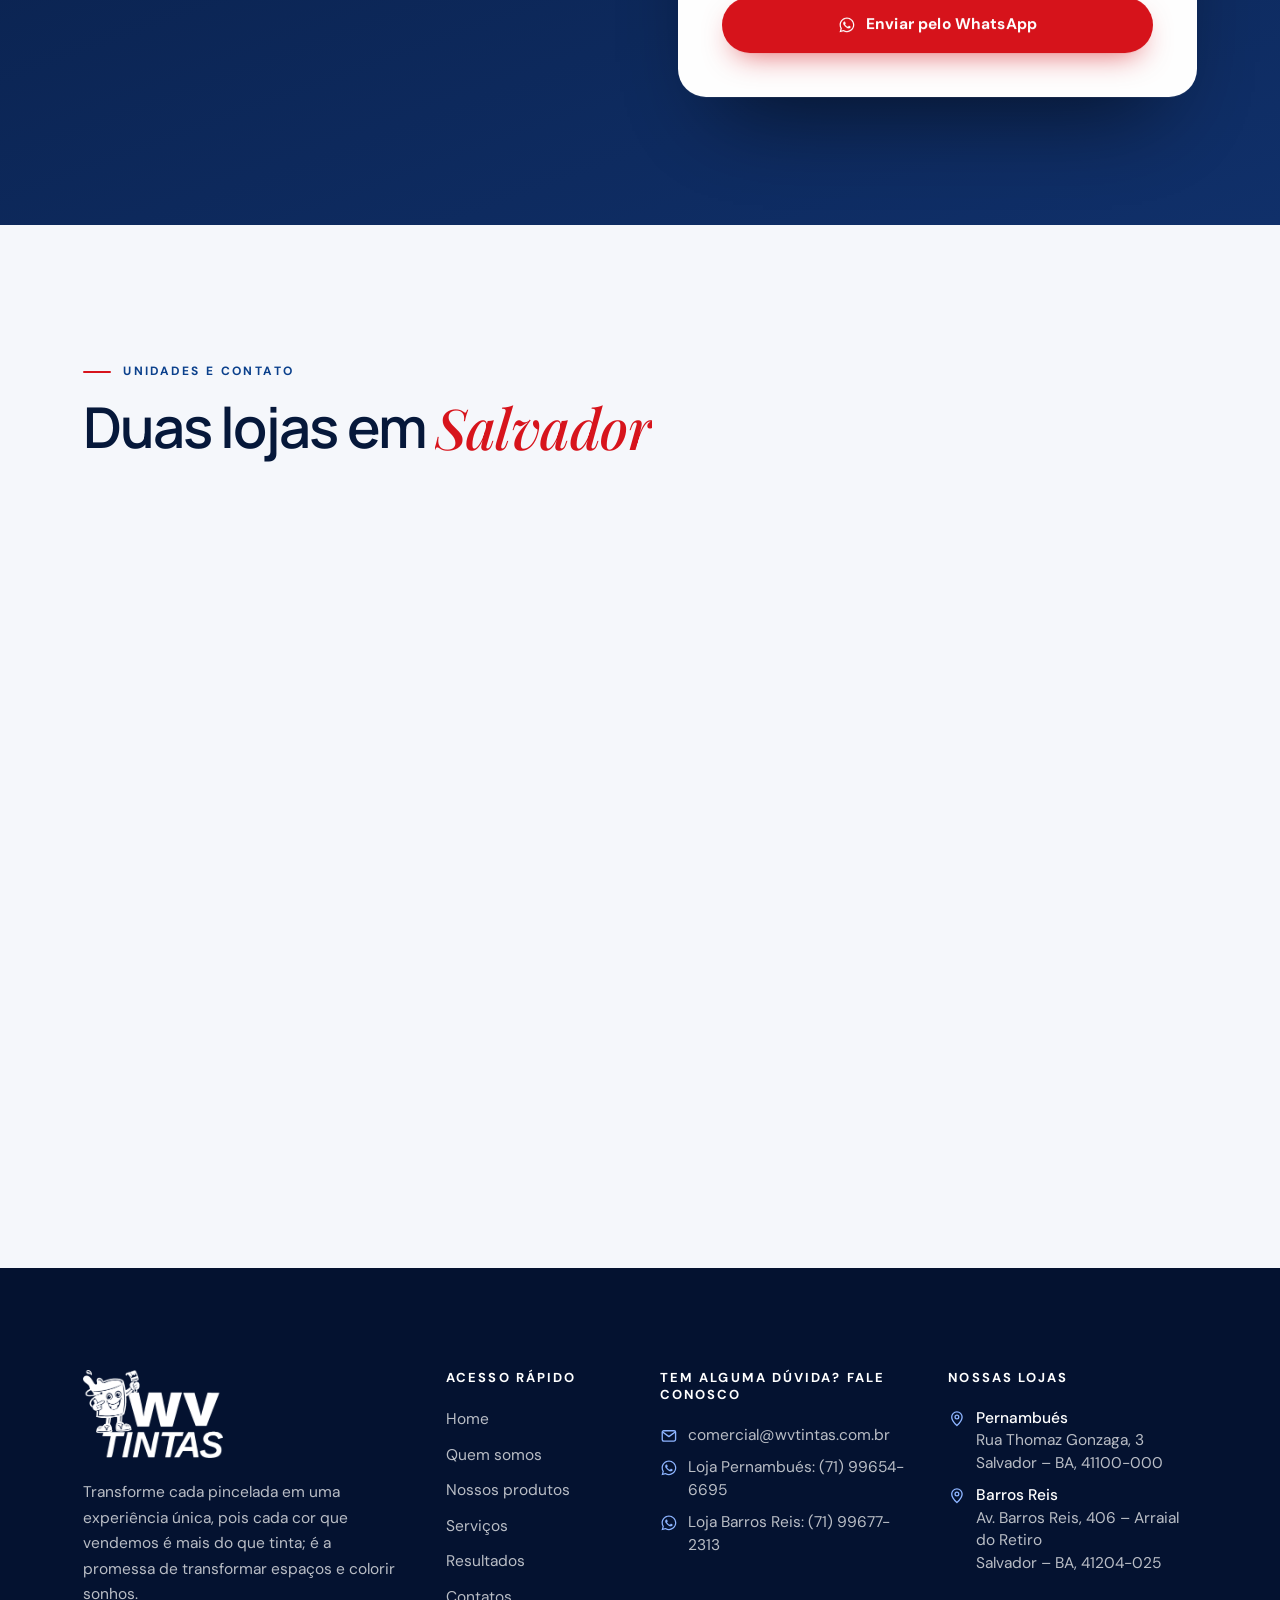
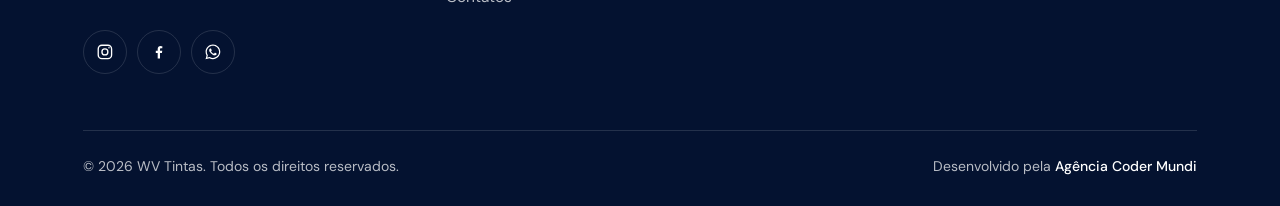
==== commit 6bb6f9c9: "Remove remaining bicapa terminology from landing page sections" ====
--- a/index.html
+++ b/index.html
@@ -613,9 +613,9 @@
   <div class="water__copy">
    <p class="eyebrow">Repintura automotiva AkzoNobel</p>
    <h2 id="agua-title" class="title" data-split>Tinta automotiva <em>à base d'água</em></h2>
-   <p class="reveal">A WV Tintas trabalha com tinta automotiva à base d'água: a linha <strong>Sikkens Autowave MM</strong>, acabado bicapa (basecoat) da AkzoNobel, além do sistema base solvente Autobase Plus, vernizes, primers e endurecedores Sikkens e Wanda.</p>
+   <p class="reveal">A WV Tintas trabalha com tinta automotiva à base d'água: a linha <strong>Sikkens Autowave MM</strong> da AkzoNobel, além do sistema base solvente Autobase Plus, vernizes, primers e endurecedores Sikkens e Wanda.</p>
    <ul class="water__points reveal">
-    <li><span class="water__ic"><svg class="ic"><use href="#i-drop"/></svg></span><div><strong>Base d'água</strong><p>Sistema bicapa Sikkens Autowave MM para repintura automotiva.</p></div></li>
+    <li><span class="water__ic"><svg class="ic"><use href="#i-drop"/></svg></span><div><strong>Base d'água</strong><p>Sistema Sikkens Autowave MM para repintura automotiva.</p></div></li>
     <li><span class="water__ic"><svg class="ic"><use href="#i-headset"/></svg></span><div><strong>Ajuste de cor</strong><p>Nosso colorista vai até a sua oficina para ajustar a tinta.</p></div></li>
     <li><span class="water__ic"><svg class="ic"><use href="#i-award"/></svg></span><div><strong>Linha completa</strong><p>Primers, vernizes, endurecedores, diluentes e complementos Sikkens e Wanda.</p></div></li>
    </ul>
@@ -625,7 +625,7 @@
    </div>
   </div>
   <figure class="water__media">
-   <div class="water__can img-grow"><img src="assets/produtos/autowave-destaque.webp" width="877" height="1169" loading="lazy" decoding="async" alt="Lata de tinta Sikkens Autowave MM, acabado bicapa à base d'água da AkzoNobel, com respingo de água"></div>
+   <div class="water__can img-grow"><img src="assets/produtos/autowave-destaque.webp" width="877" height="1169" loading="lazy" decoding="async" alt="Lata de tinta Sikkens Autowave MM, à base d'água da AkzoNobel, com respingo de água"></div>
    <figcaption class="water__badge"><svg class="ic"><use href="#i-drop"/></svg><span><strong>Sikkens Autowave</strong> base d'água</span></figcaption>
   </figure>
  </div>
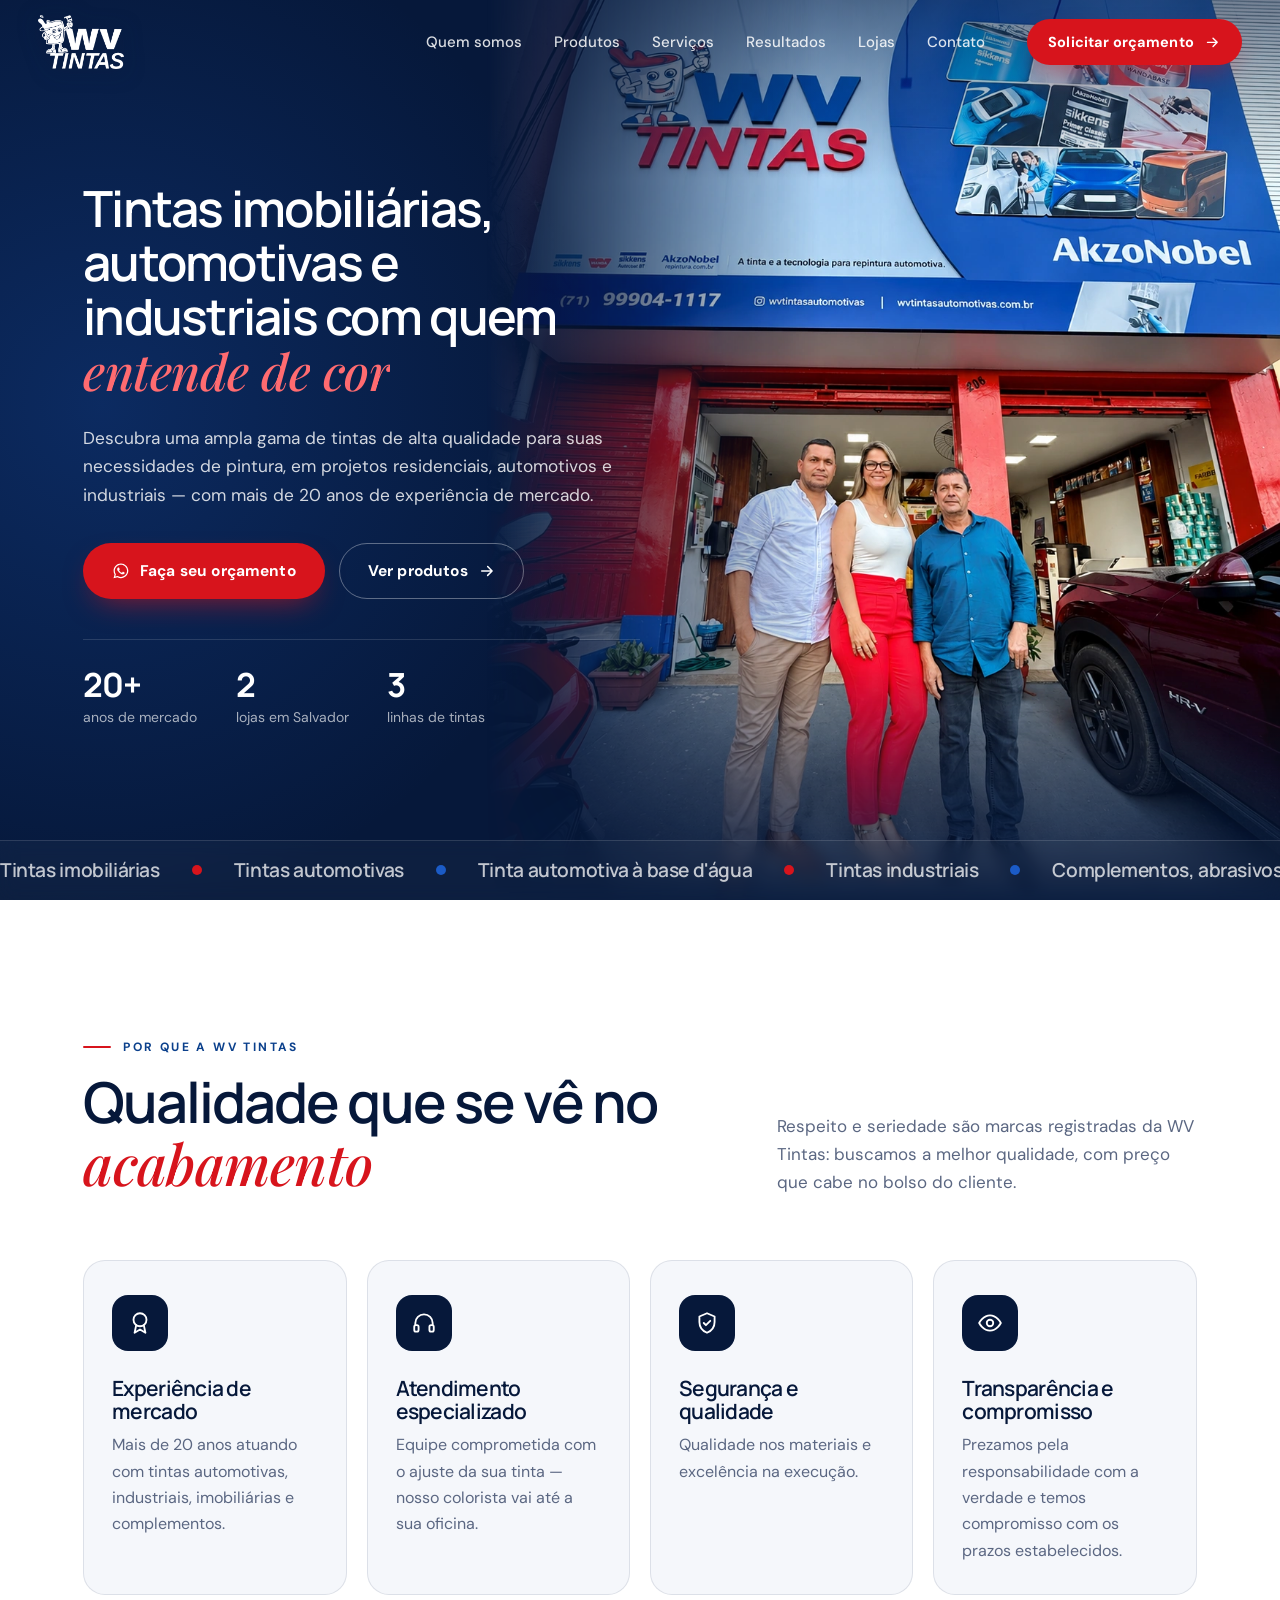
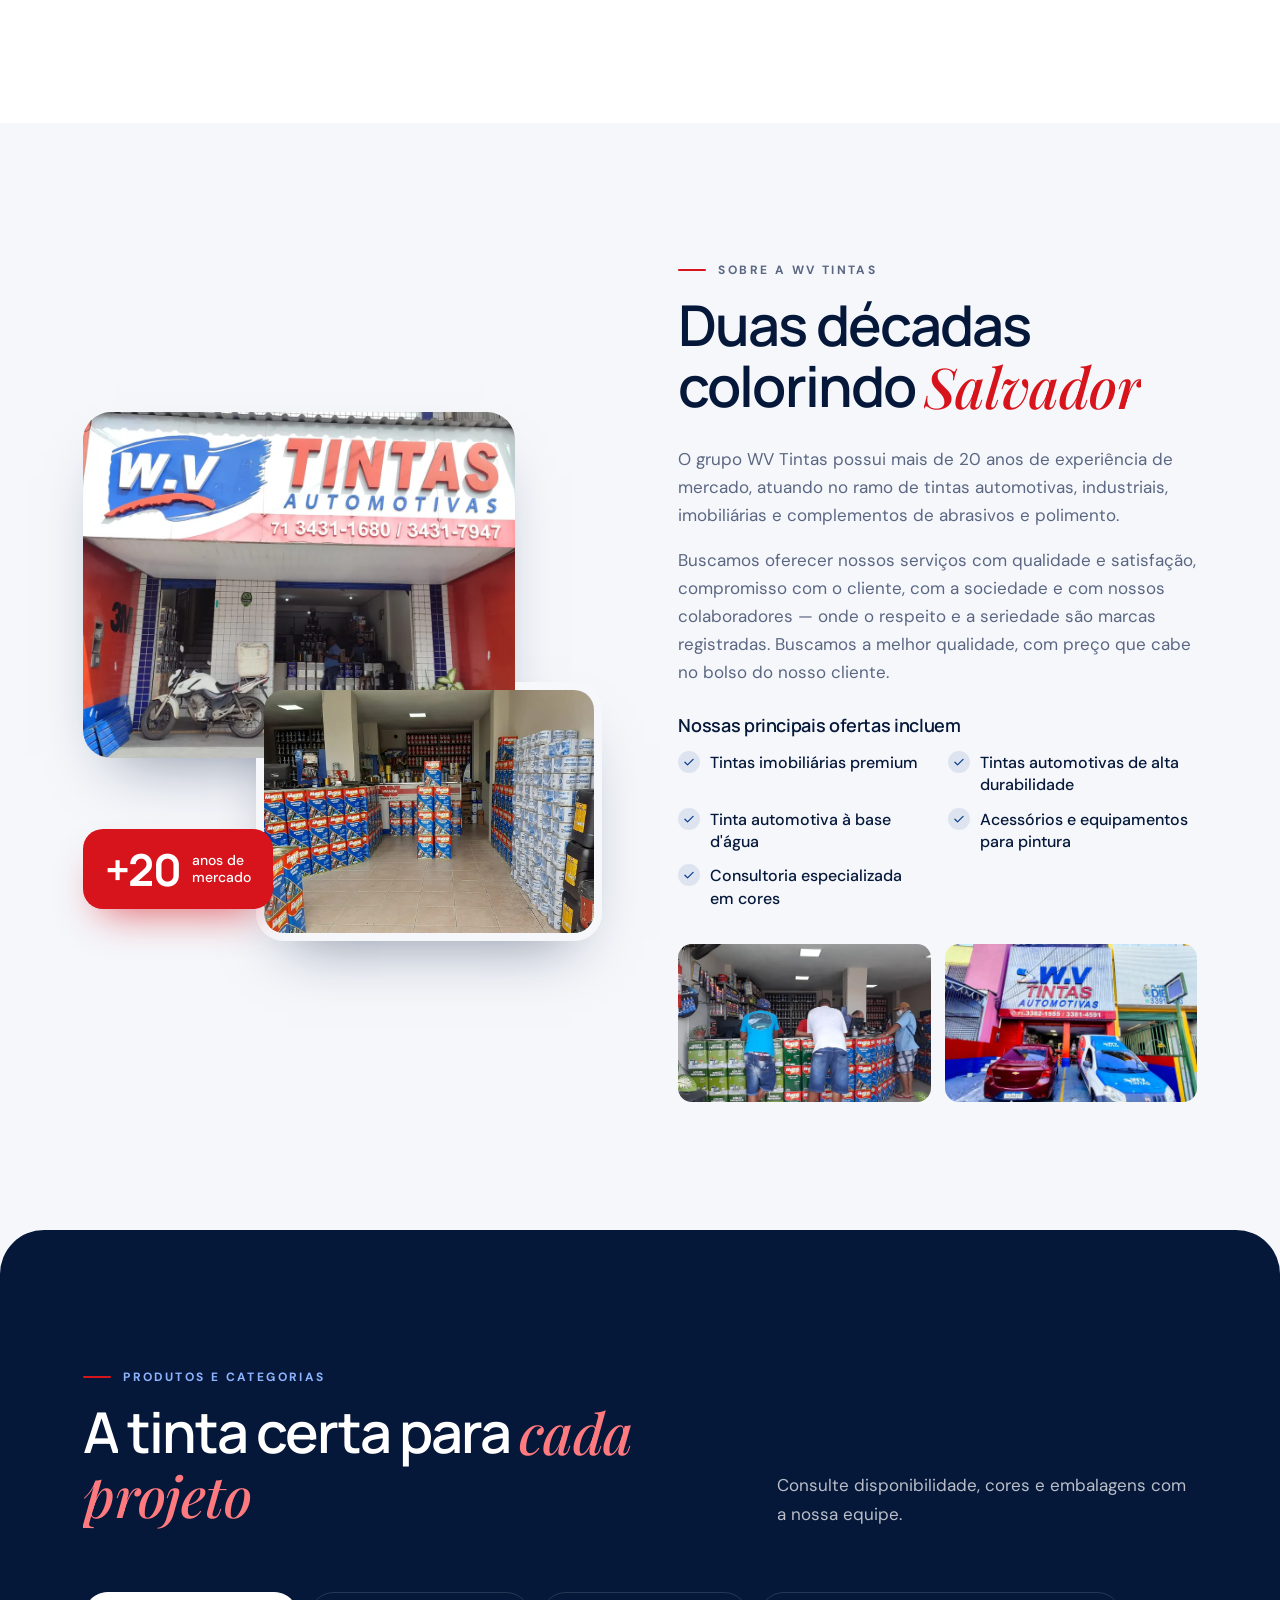
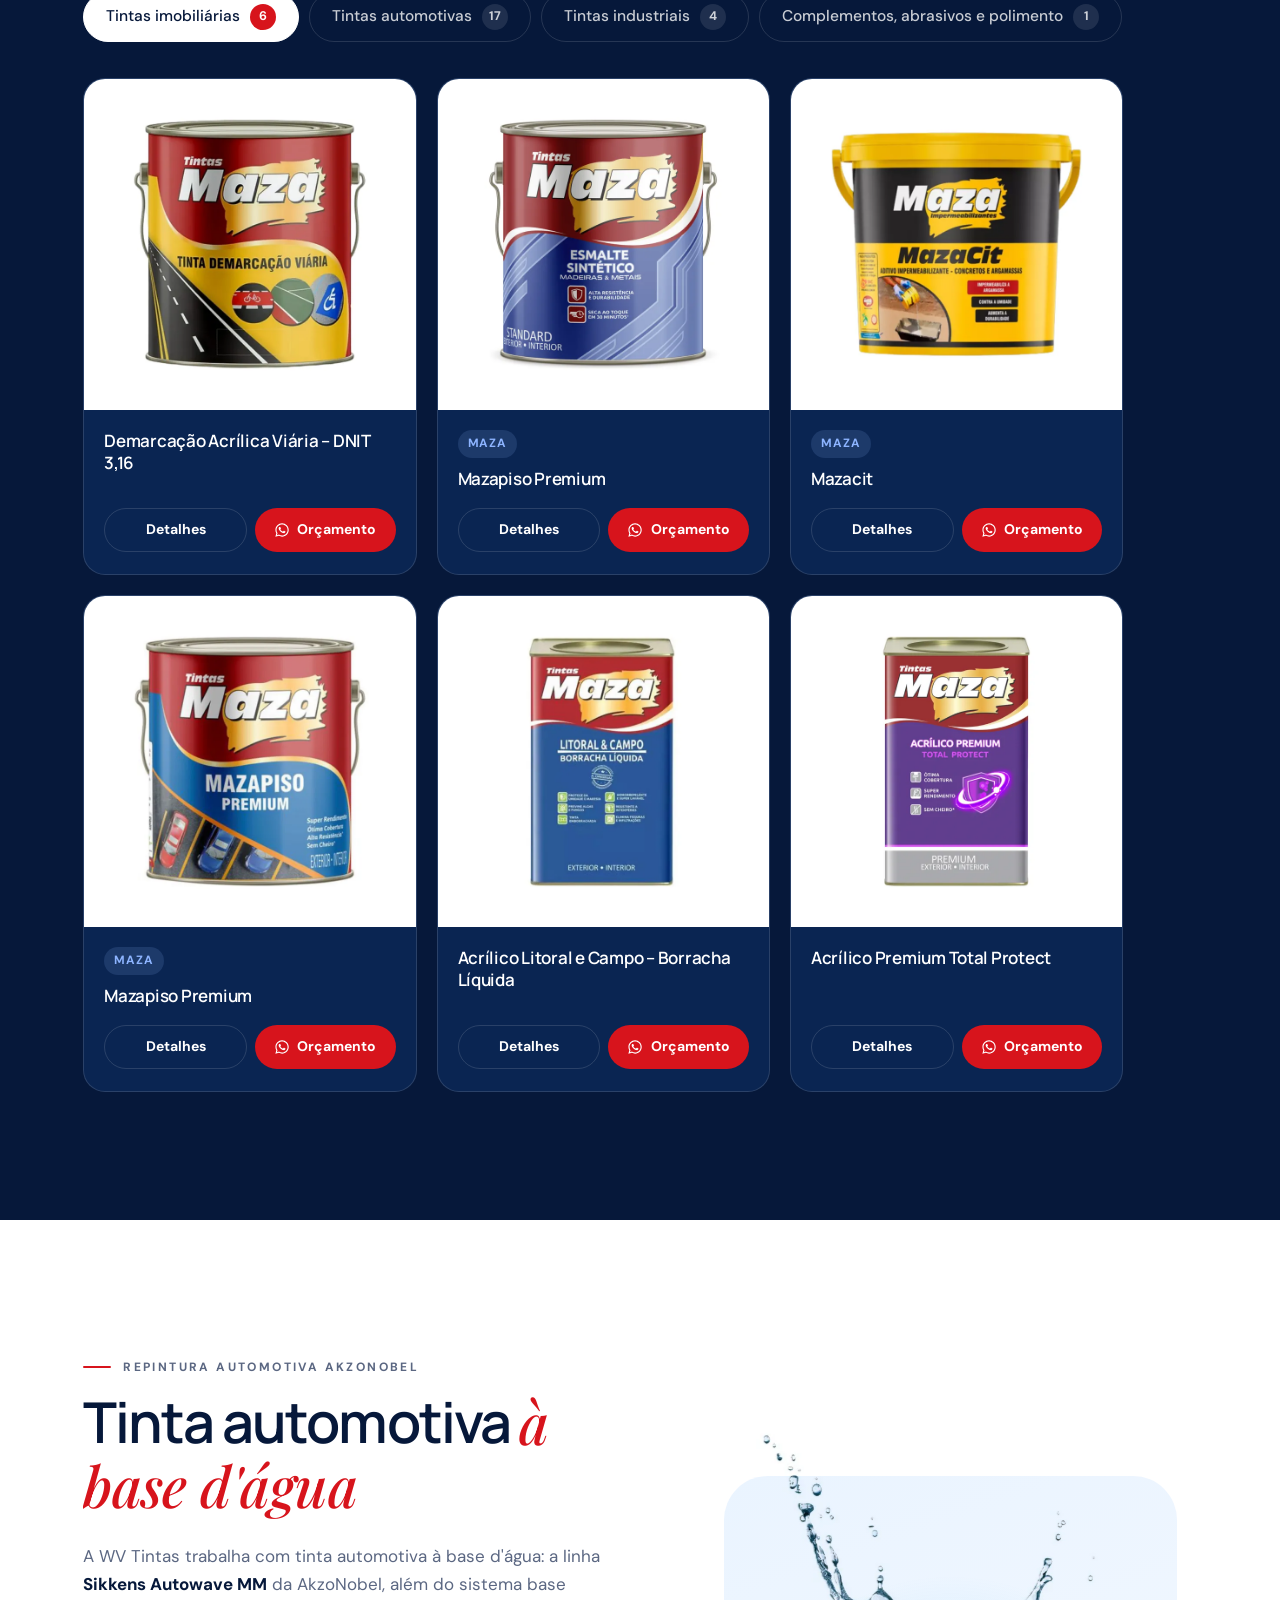
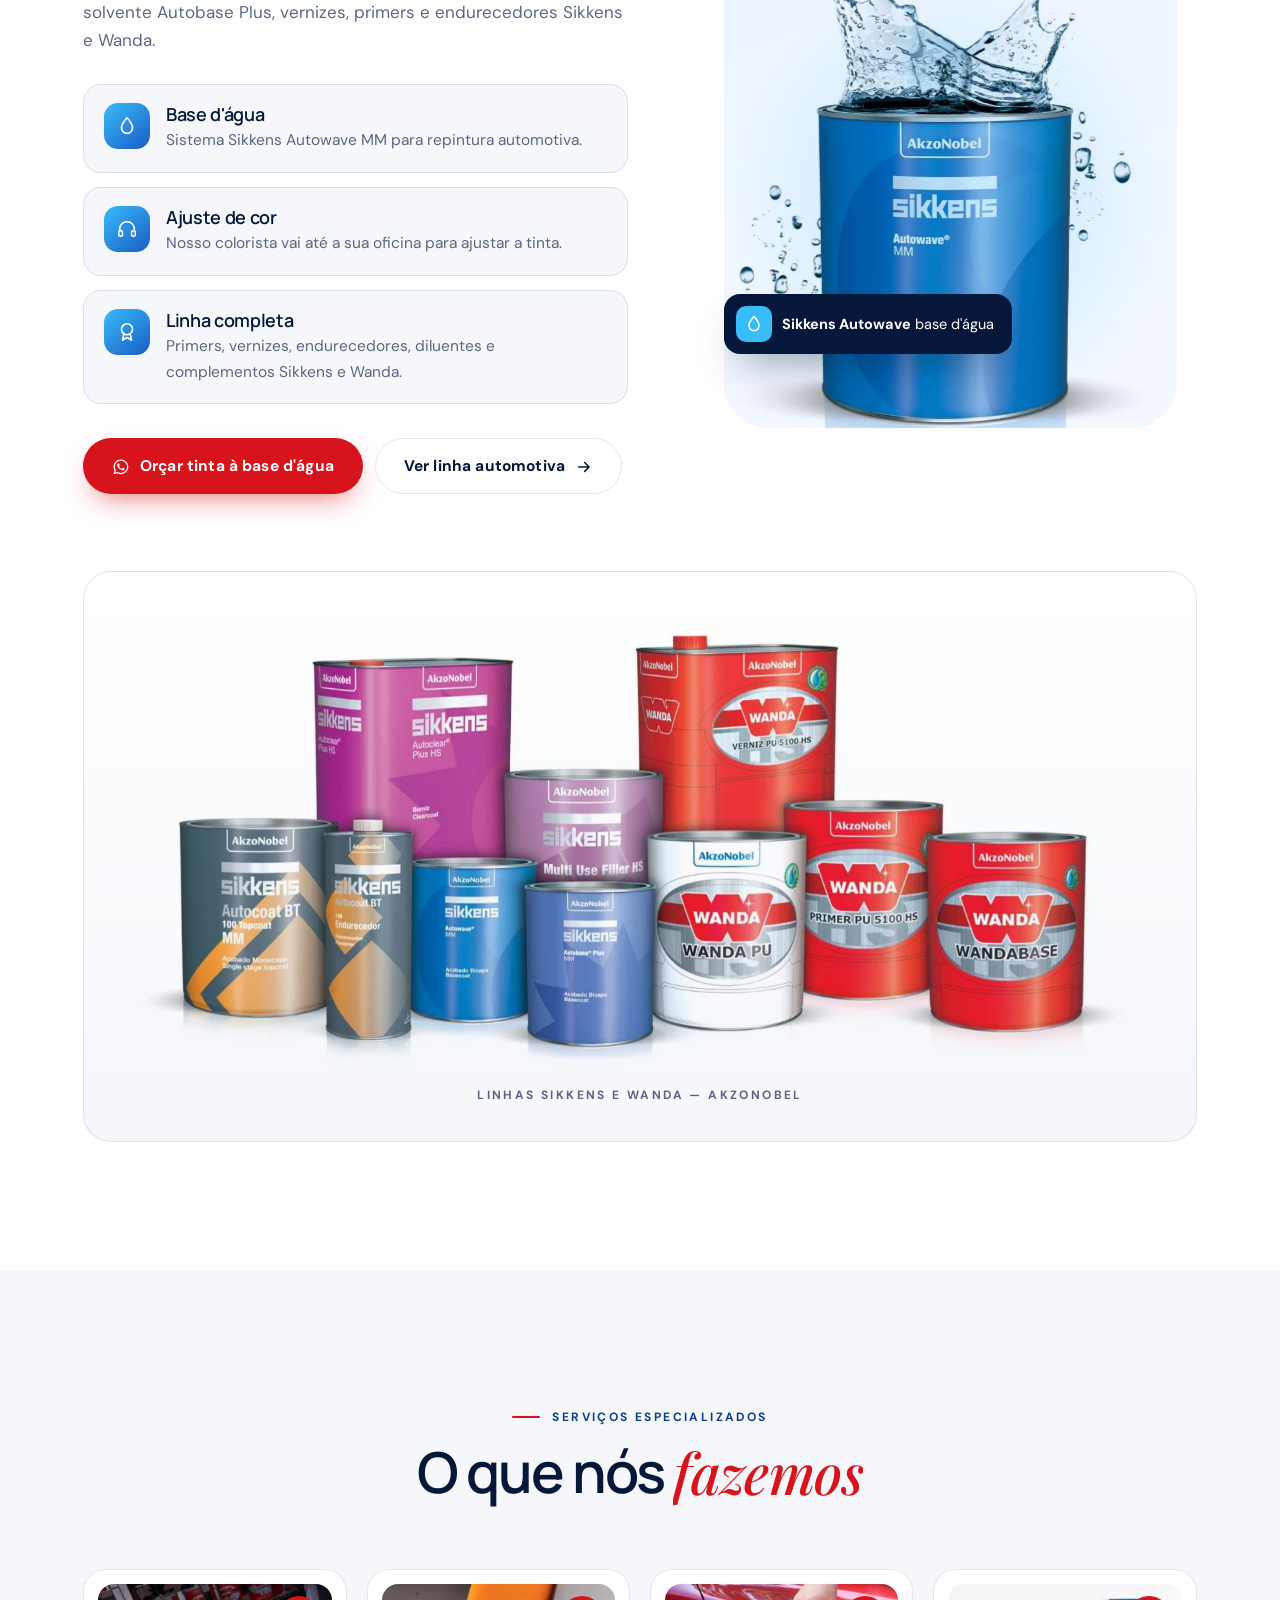
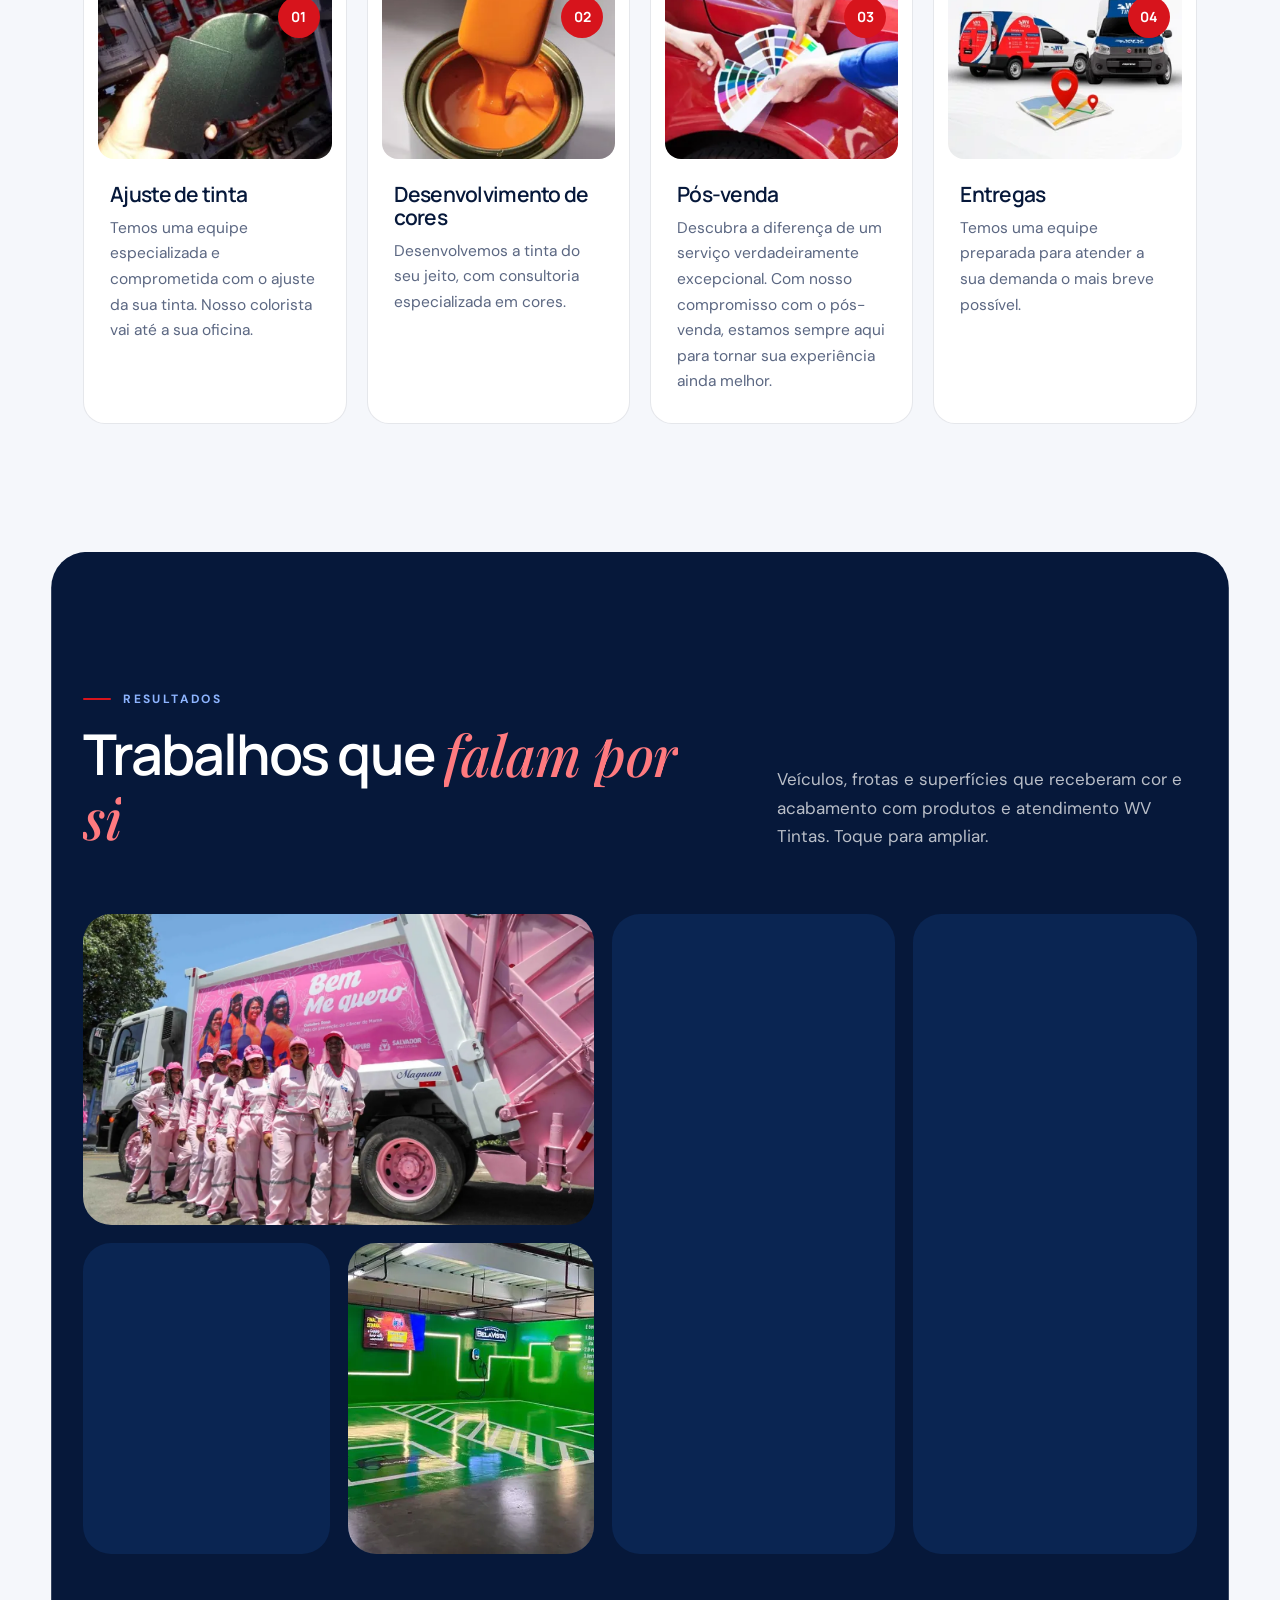
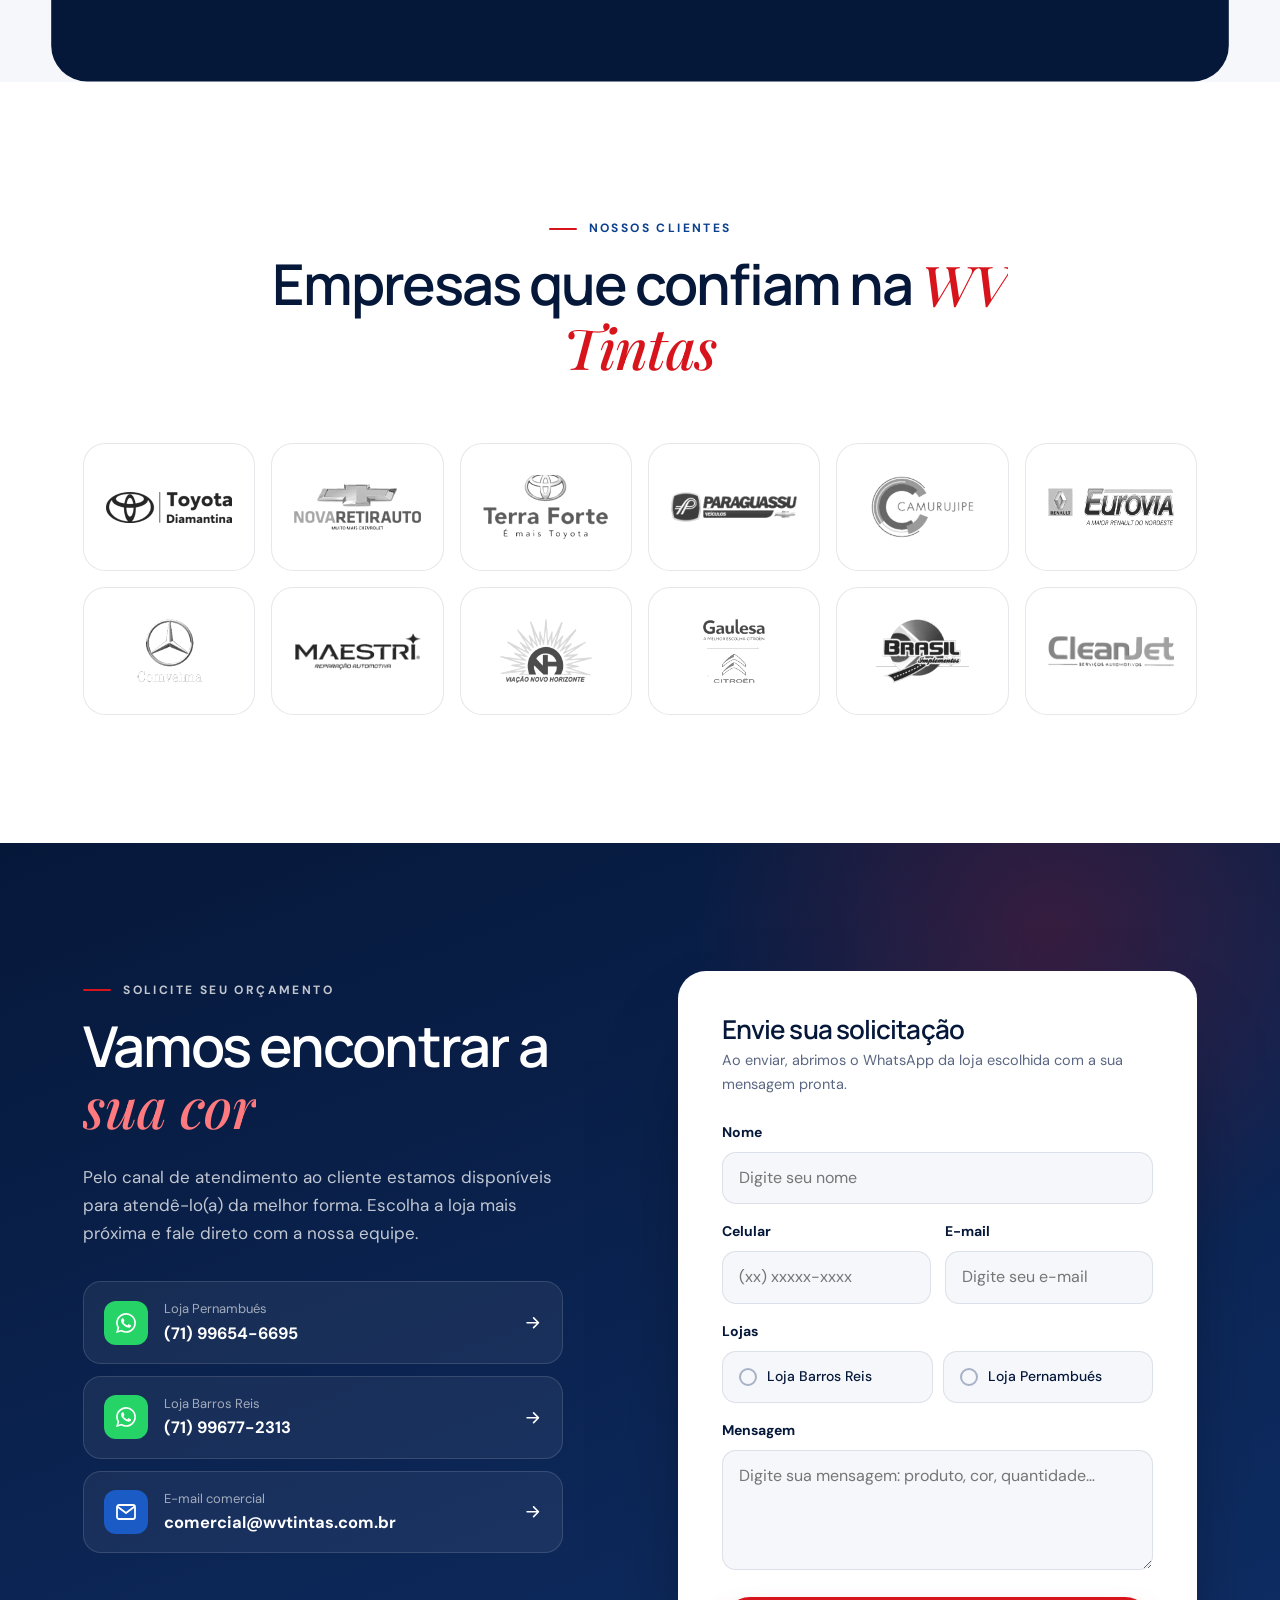
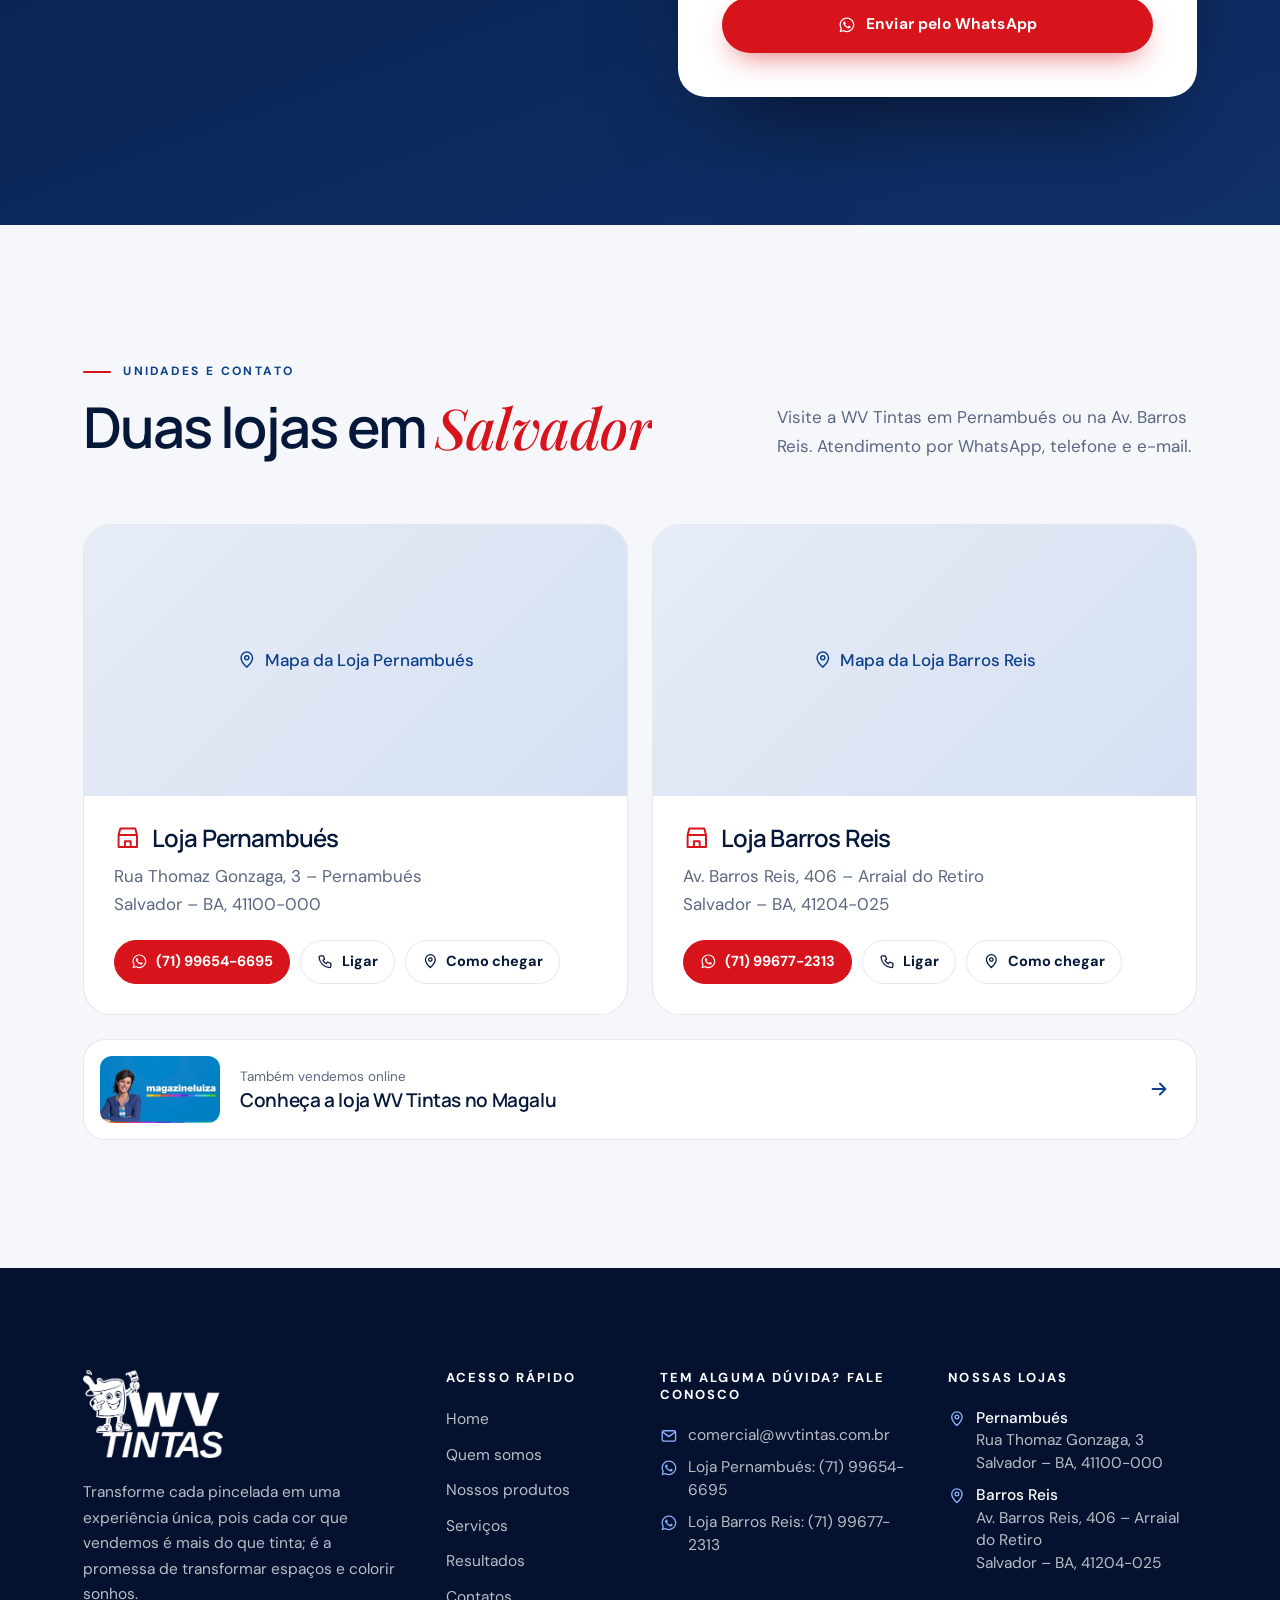
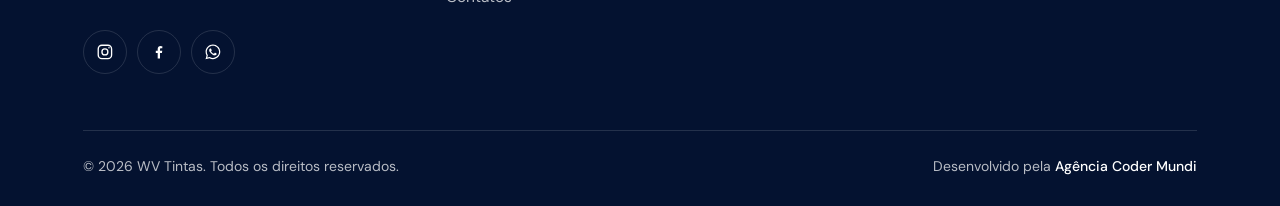
==== commit 8aa81496: "Simplify products section description" ====
--- a/index.html
+++ b/index.html
@@ -199,7 +199,7 @@
     <p class="eyebrow eyebrow--light">Produtos e categorias</p>
     <h2 id="produtos-title" class="title title--light" data-split>A tinta certa para <em>cada projeto</em></h2>
    </div>
-   <p class="head__aside head__aside--light reveal">Trabalhamos com Sikkens e Wanda (AkzoNobel) — inclusive tinta automotiva à base d'água —, Maza, Skylack e WEG. Consulte disponibilidade, cores e embalagens com a nossa equipe.</p>
+   <p class="head__aside head__aside--light reveal">Consulte disponibilidade, cores e embalagens com a nossa equipe.</p>
   </div>
 
   <div class="tabs reveal" role="tablist" aria-label="Categorias de produtos">
